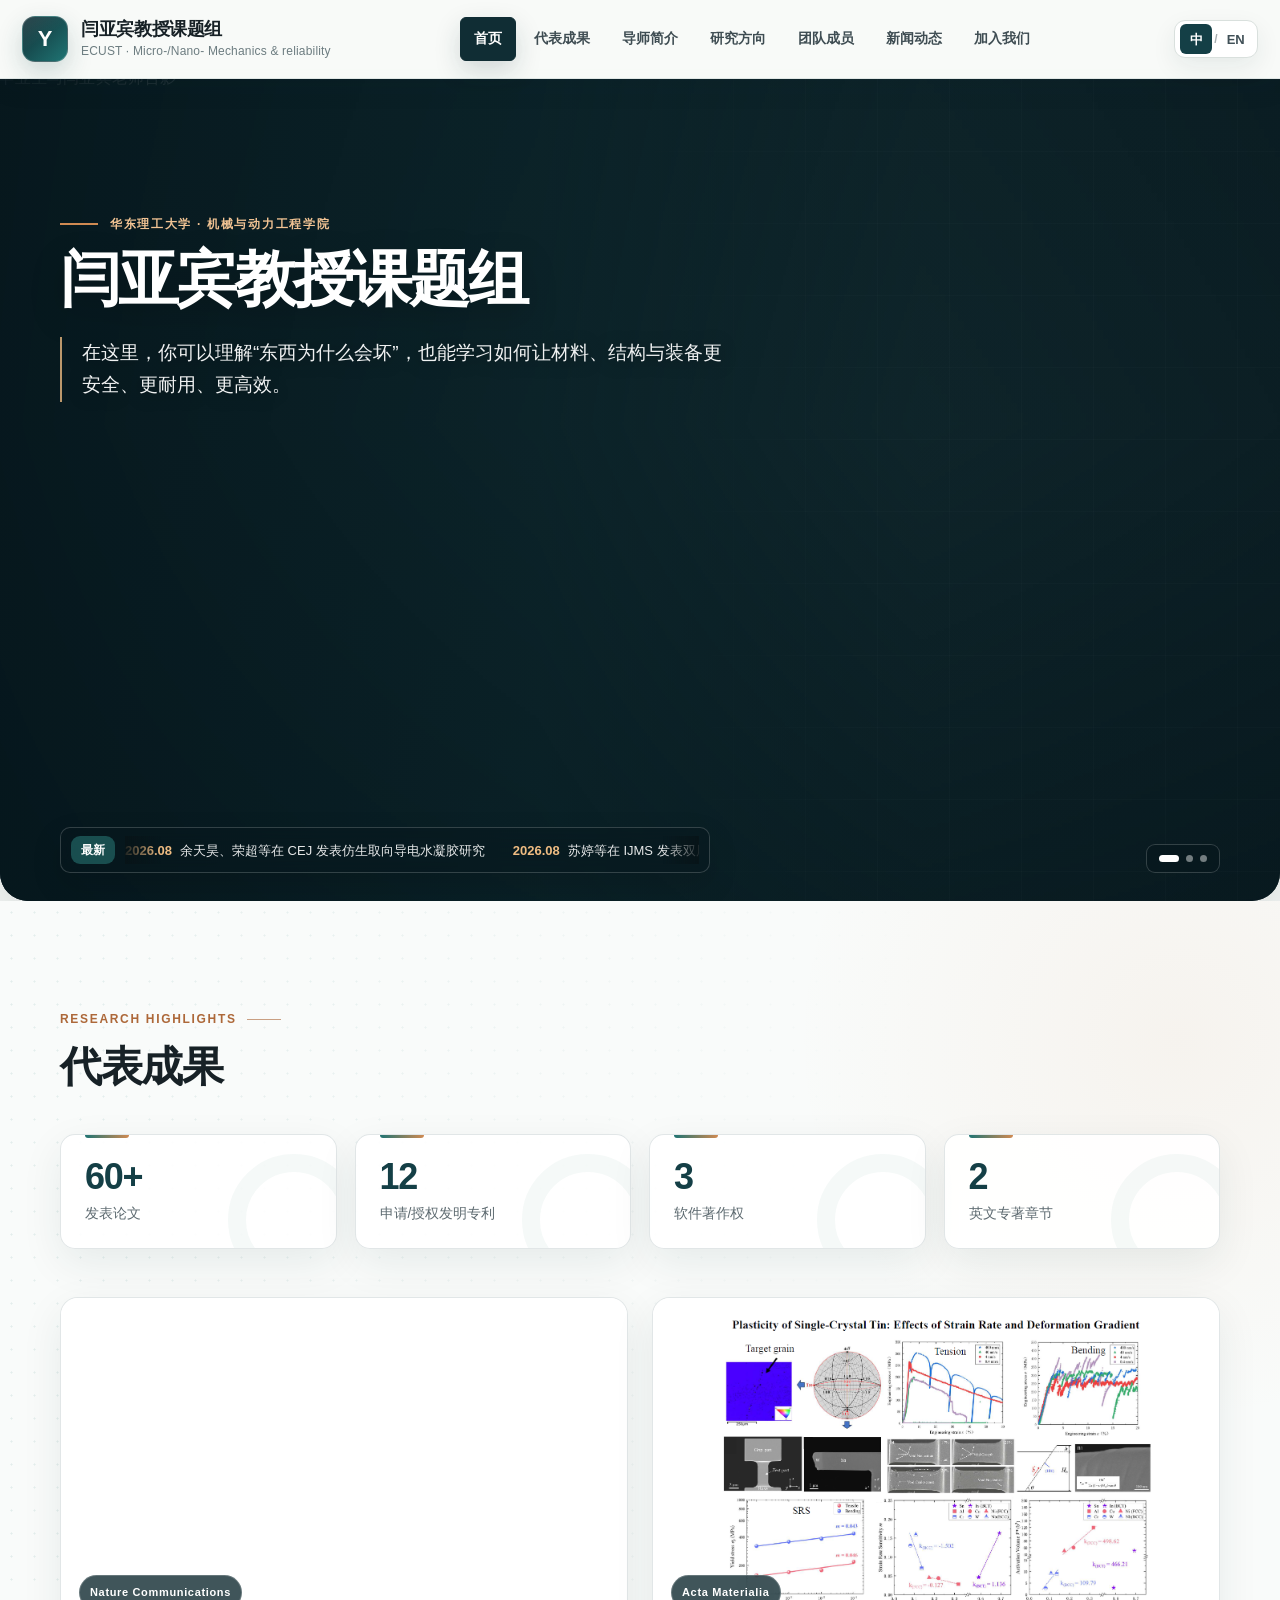
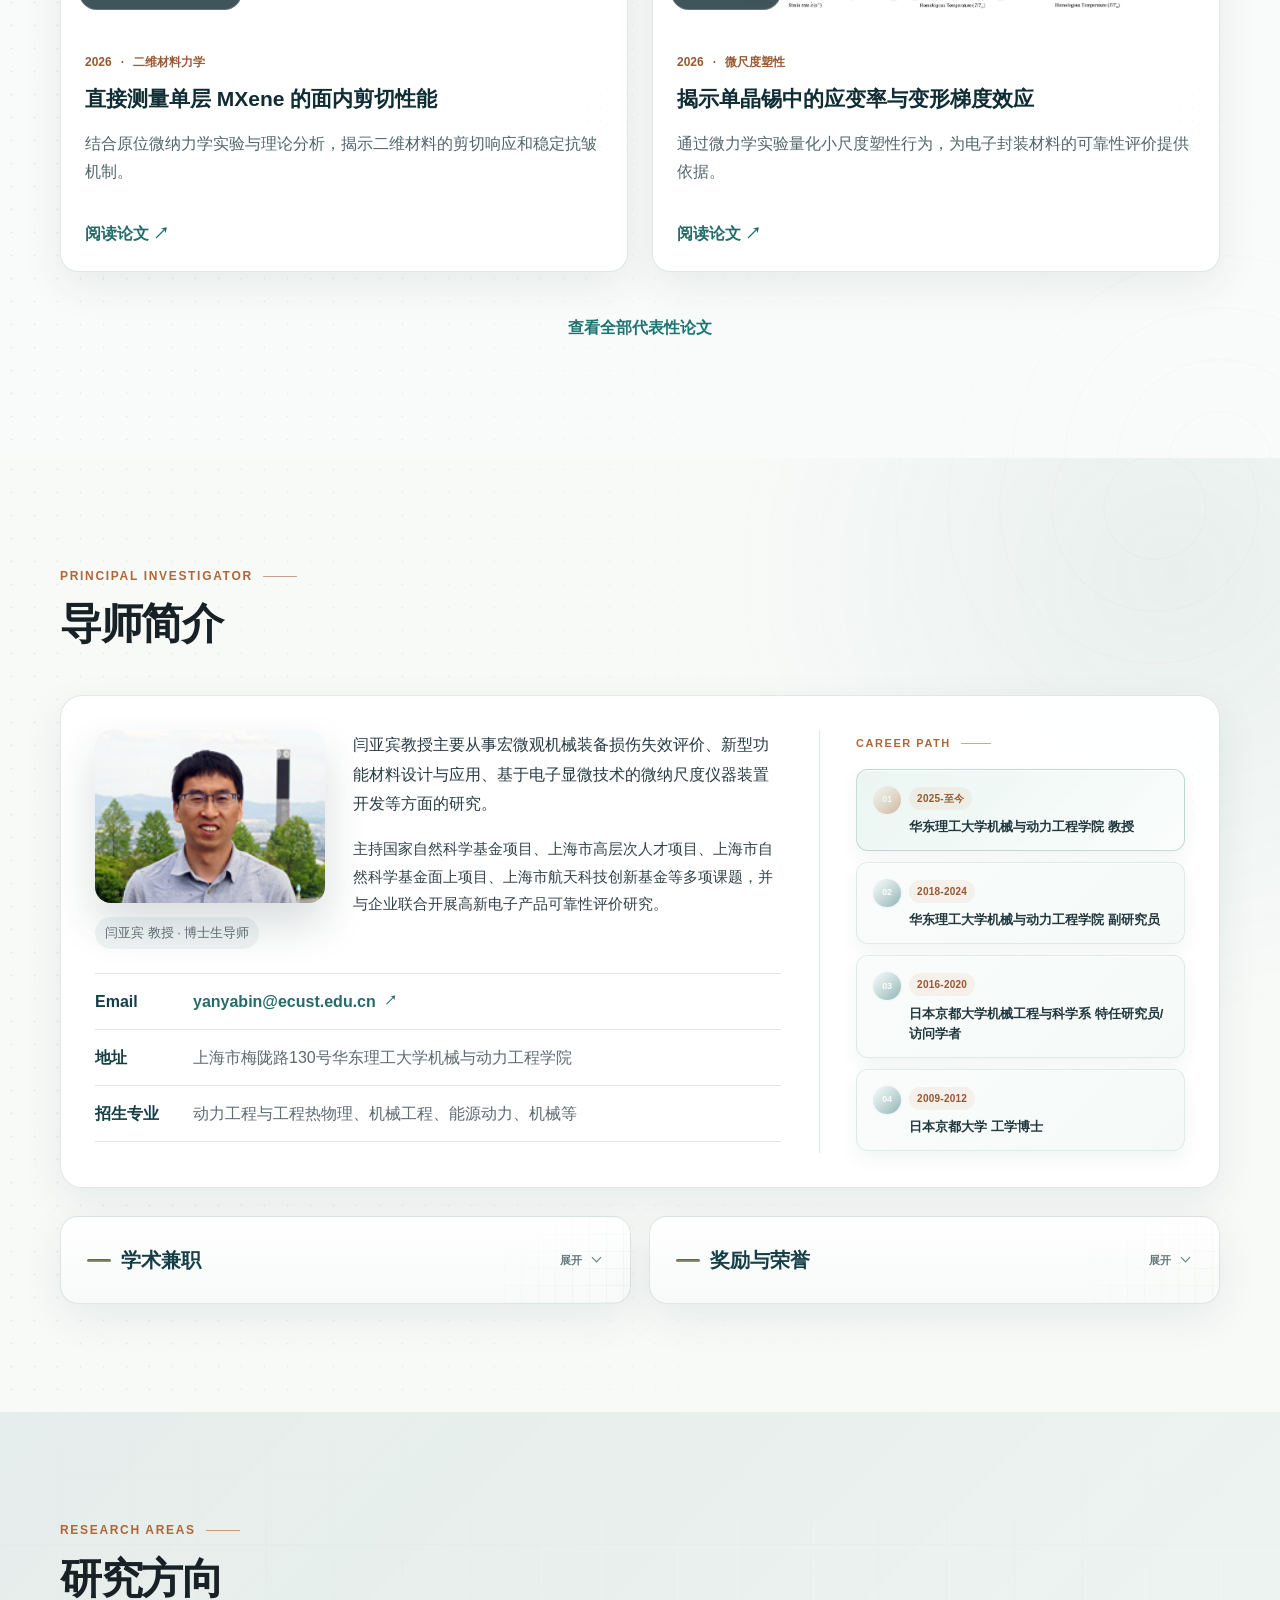
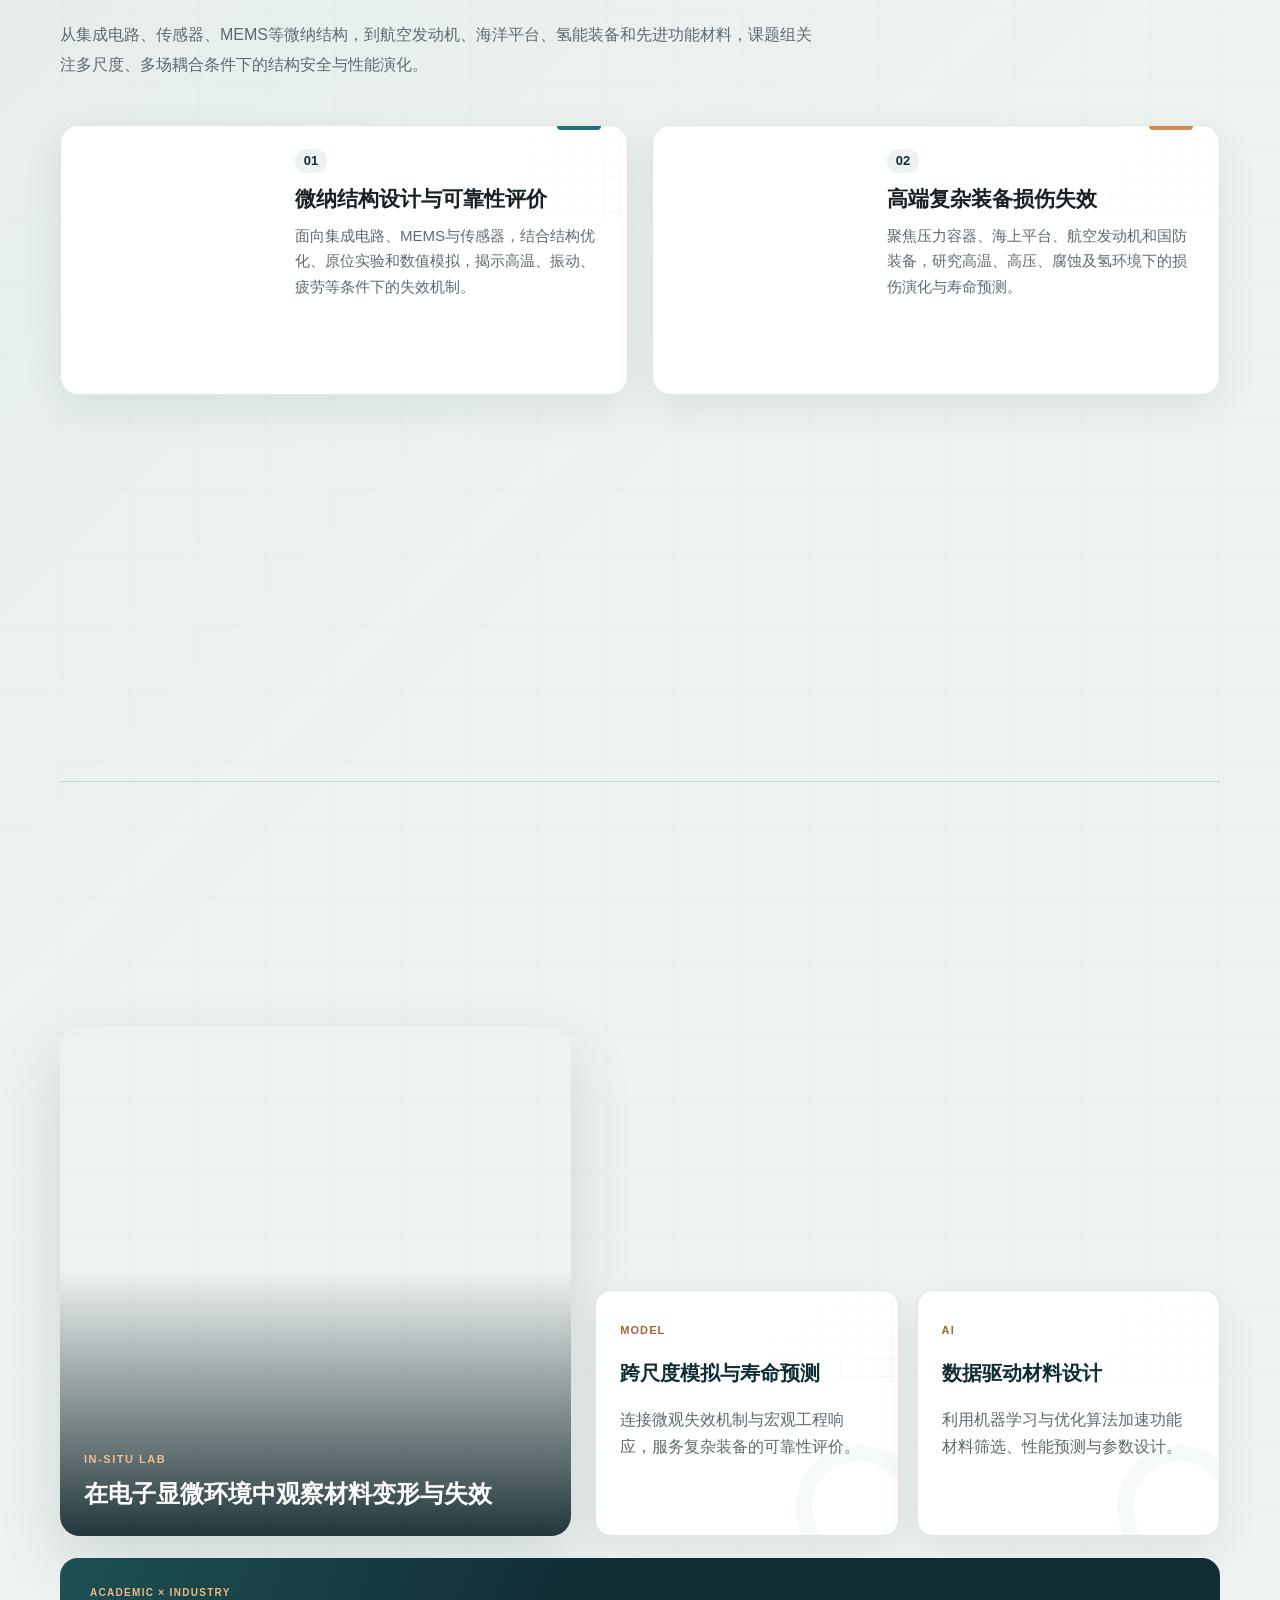
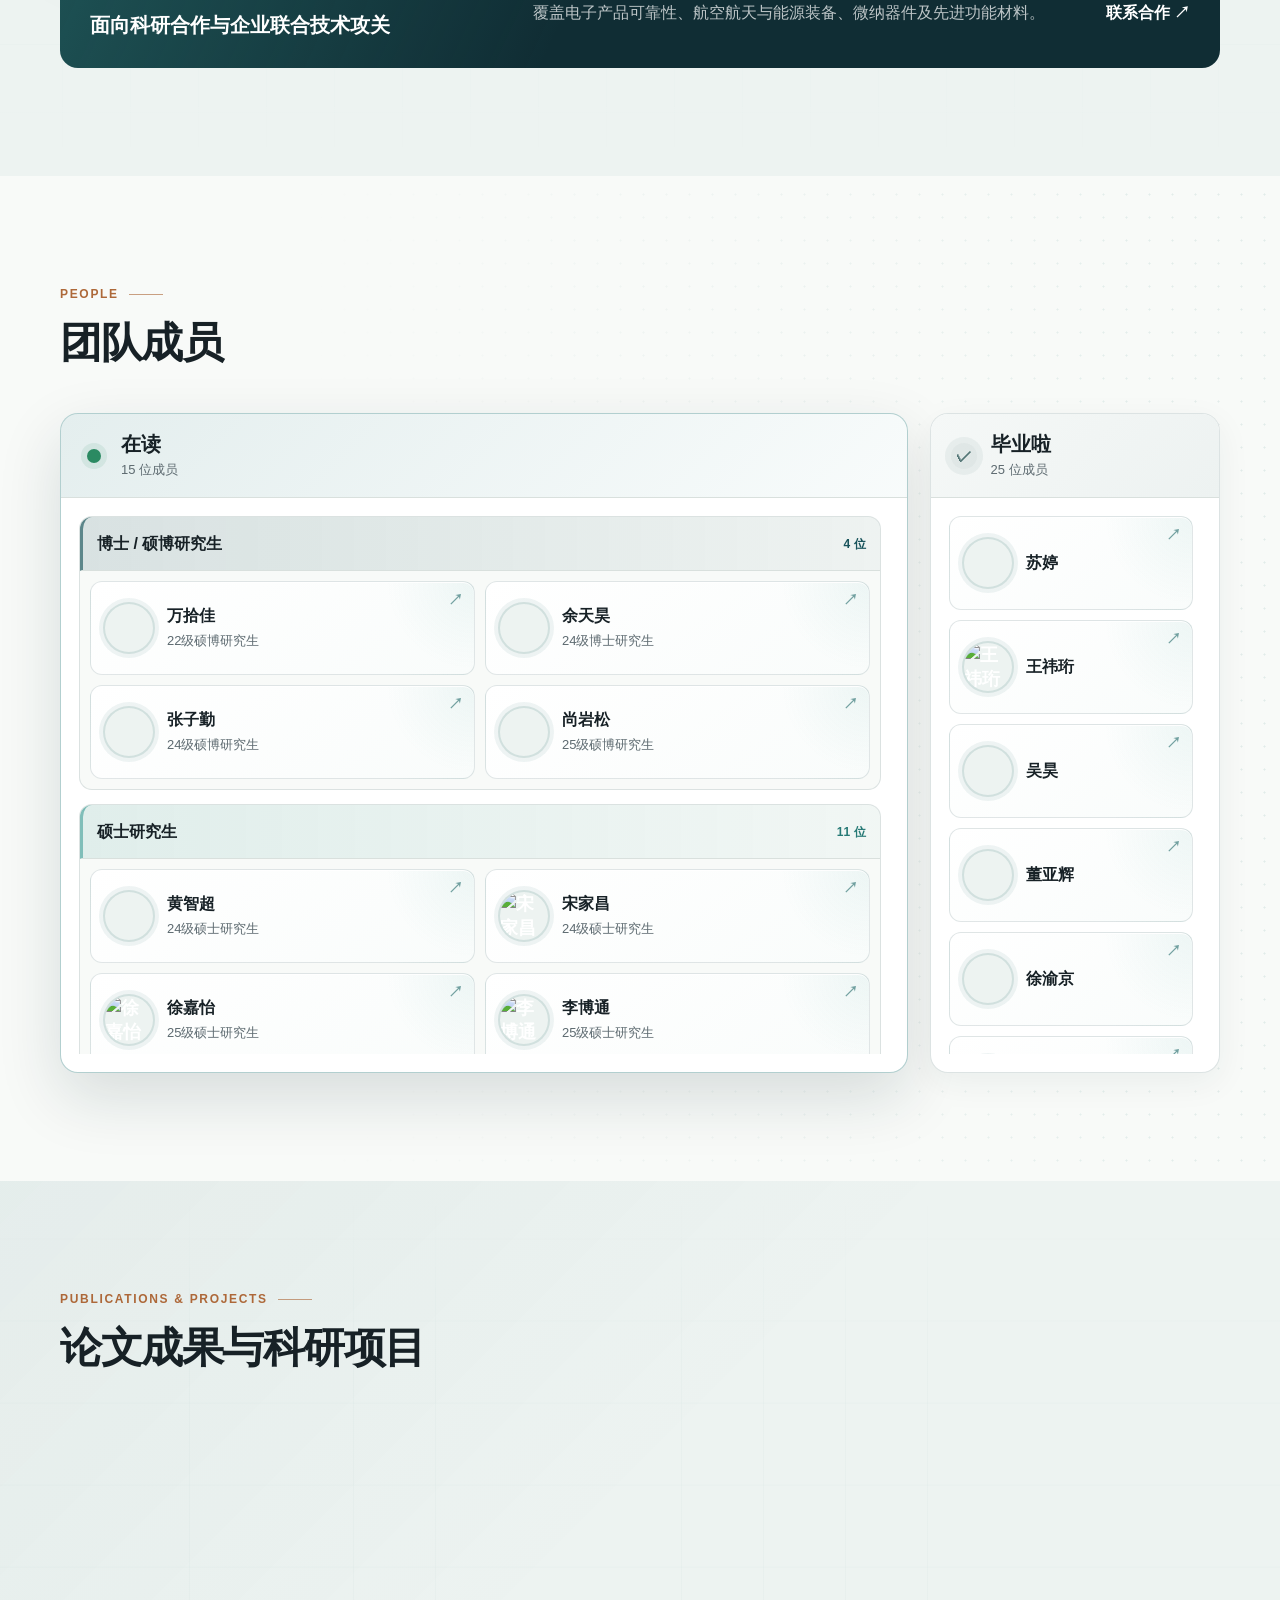
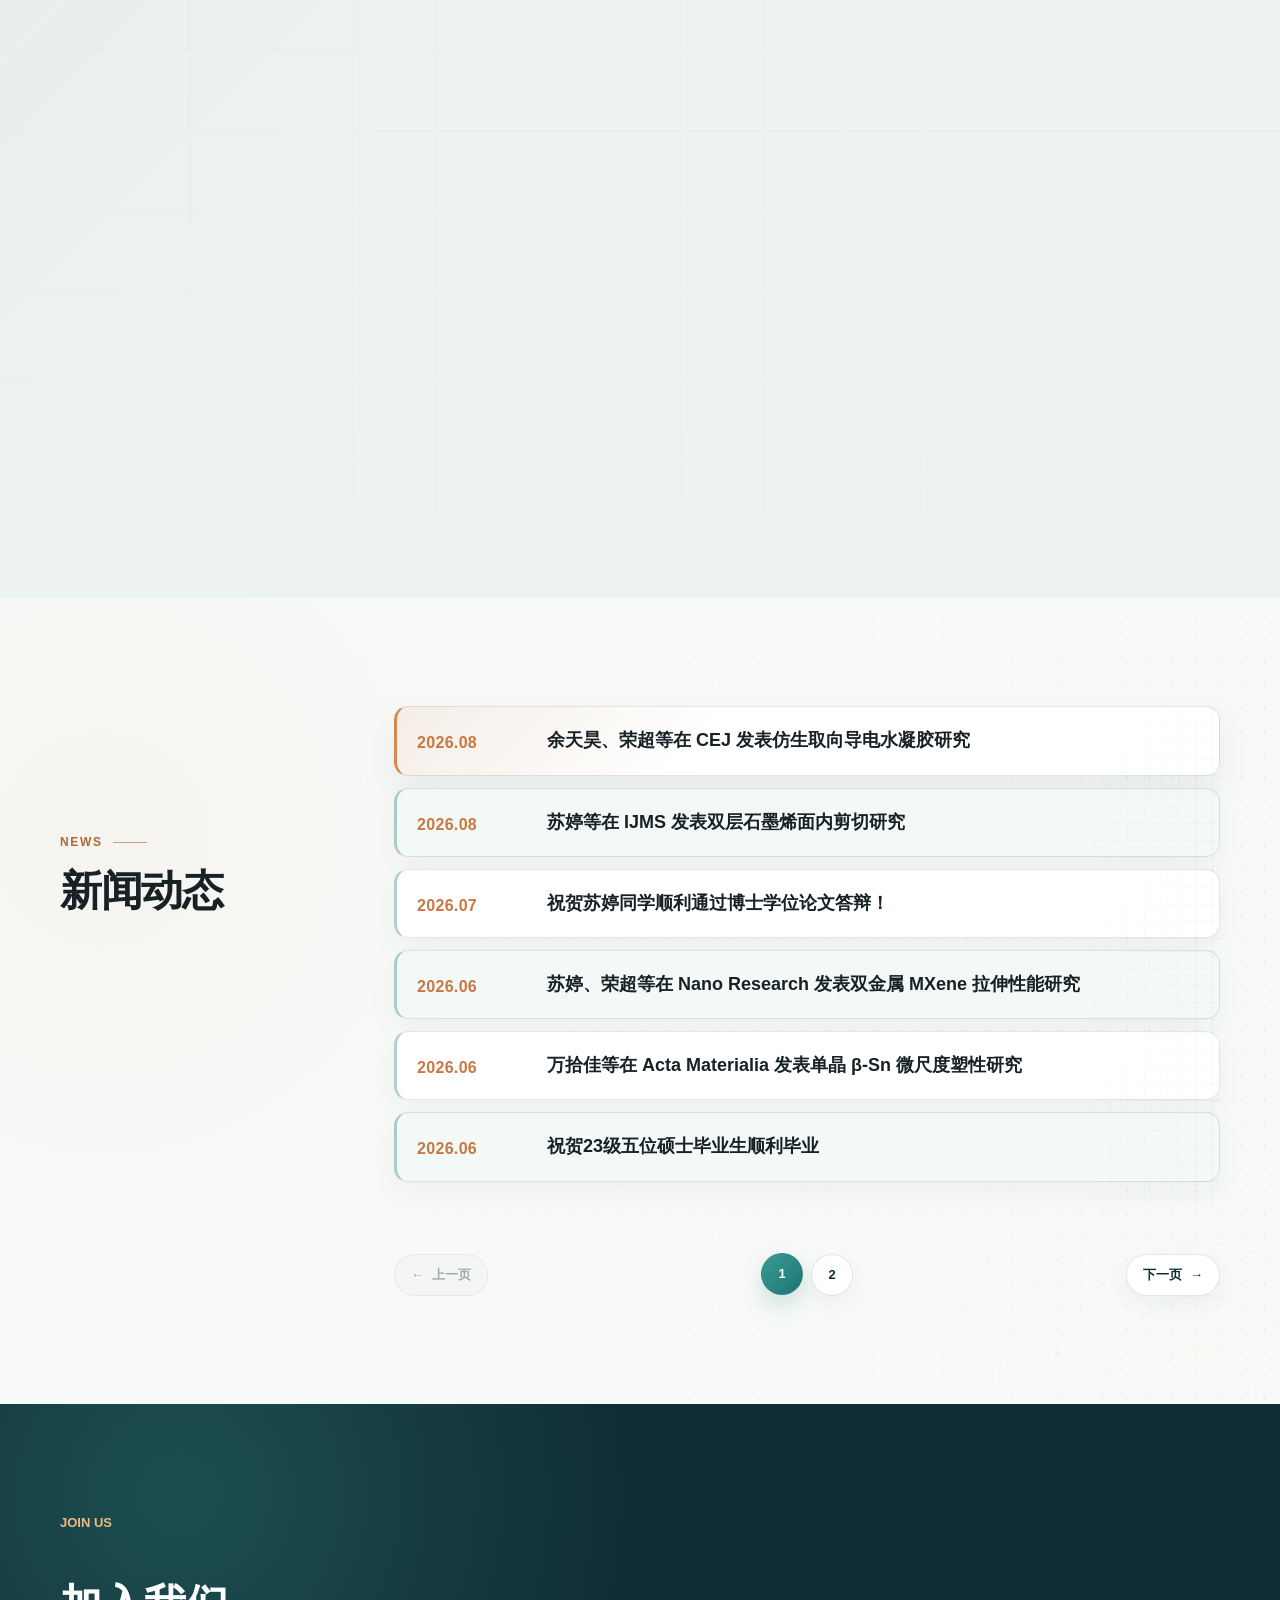
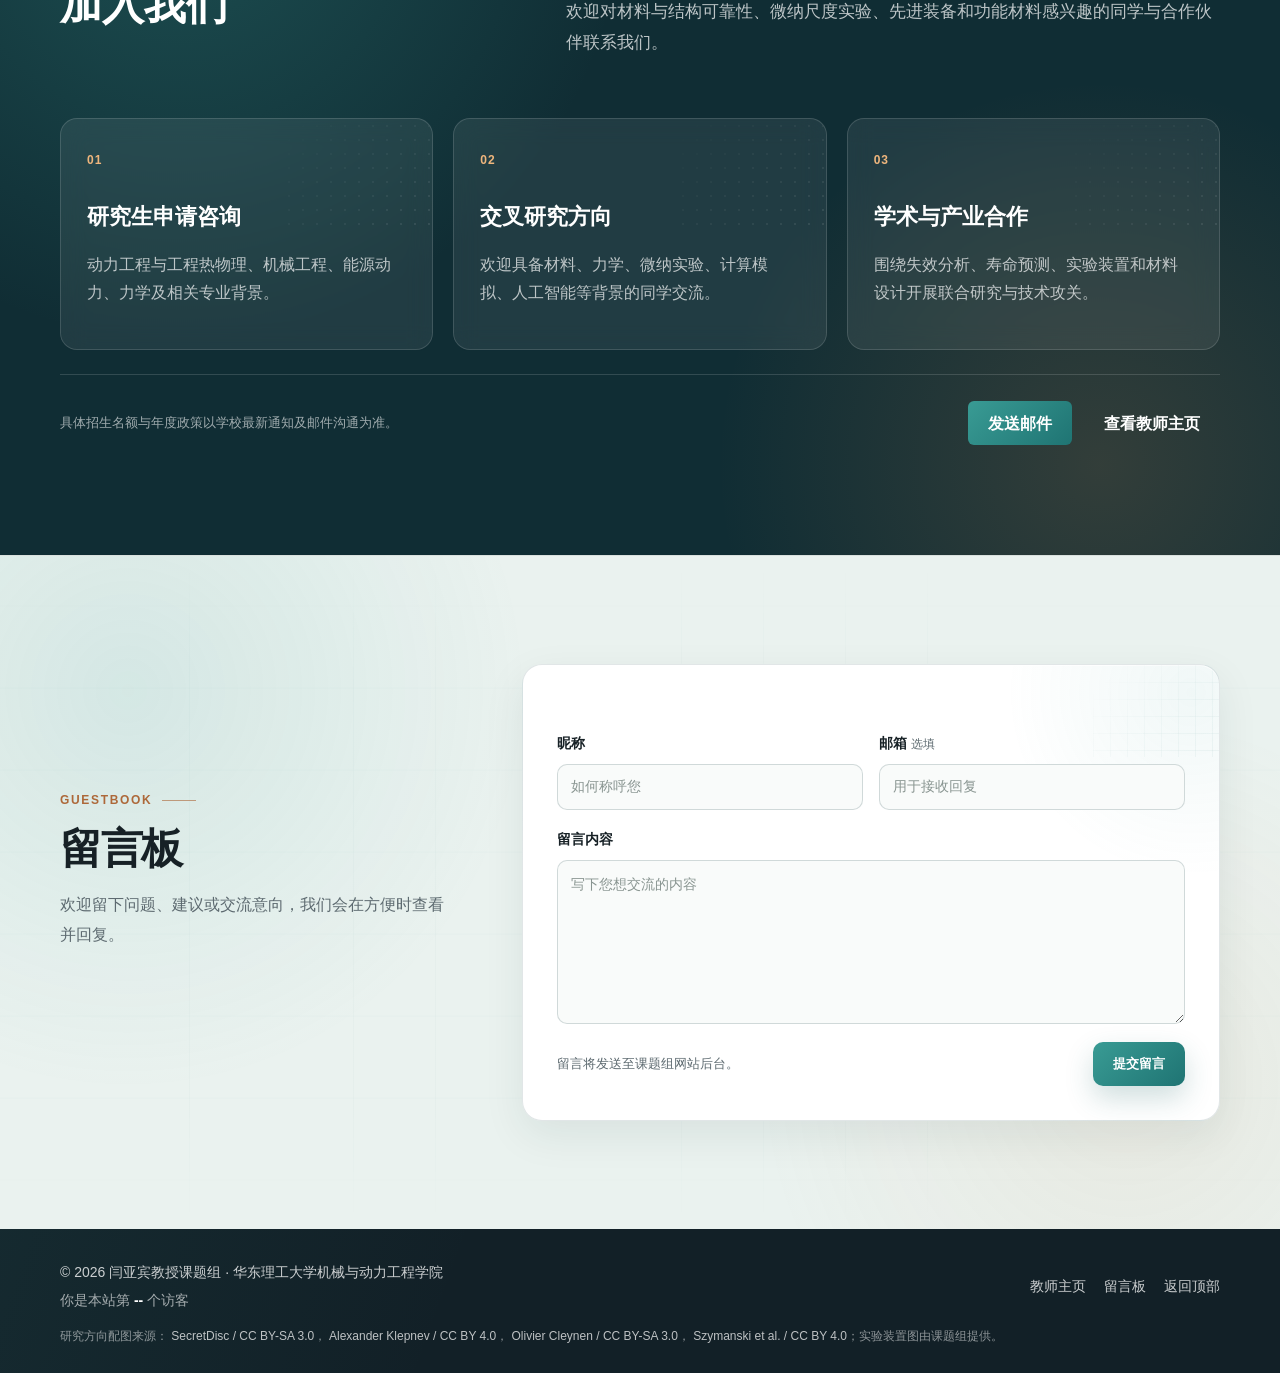
==== index.html @ 8fc99335 "Add files via upload" ====
<!DOCTYPE html>
<html lang="zh-CN">
  <head>
    <meta charset="UTF-8" />
    <meta name="viewport" content="width=device-width, initial-scale=1.0" />
    <title>闫亚宾教授课题组 | 华东理工大学</title>
    <meta
      name="description"
      content="华东理工大学机械与动力工程学院闫亚宾教授课题组，聚焦材料与结构可靠性、微纳尺度原位实验、功能材料设计与精密实验仪器开发。"
    />
    <link rel="stylesheet" href="./styles.css?v=20260901wide1" />
    <link rel="stylesheet" href="./styles-v2.css?v=20260901wide2" />
  </head>
  <body>
    <header class="site-header" id="top">
      <div class="header-inner">
        <a class="brand" href="#home" aria-label="返回首页">
          <span class="brand-mark">Y</span>
          <span>
            <strong>闫亚宾教授课题组</strong>
            <small>ECUST · Micro-/Nano- Mechanics & reliability</small>
          </span>
        </a>
        <aside class="section-navigator" aria-label="页面章节导航">
          <nav class="section-nav-panel" id="section-nav-panel" aria-label="章节导航">
            <div class="section-nav-title">
              <span>页面导航</span>
              <small>SECTIONS</small>
            </div>
            <a class="active" href="#home" data-section-label="首页">
              <span>01</span>
              <strong>首页</strong>
            </a>
            <a href="#highlights" data-section-label="代表成果">
              <span>02</span>
              <strong>代表成果</strong>
            </a>
            <a href="#about" data-section-label="导师简介">
              <span>03</span>
              <strong>导师简介</strong>
            </a>
            <a href="#research" data-section-label="研究方向">
              <span>04</span>
              <strong>研究方向</strong>
            </a>
            <a href="#team" data-section-label="团队成员">
              <span>05</span>
              <strong>团队成员</strong>
            </a>
            <a href="#news" data-section-label="新闻动态">
              <span>06</span>
              <strong>新闻动态</strong>
            </a>
            <a href="#join" data-section-label="加入我们">
              <span>07</span>
              <strong>加入我们</strong>
            </a>
          </nav>
        </aside>
        <div class="header-actions">
          <nav class="site-nav" aria-label="主导航">
            <a href="#research">研究方向</a>
            <a href="#highlights">代表成果</a>
            <a href="#team">团队成员</a>
            <a href="#news">新闻动态</a>
            <a href="#join">加入我们</a>
          </nav>
          <button
            class="section-nav-toggle"
            type="button"
            aria-label="展开章节导航"
            aria-controls="section-nav-panel"
            aria-expanded="false"
          >
            <span class="section-current" aria-live="polite">首页</span>
            <span class="section-menu-icon" aria-hidden="true">
              <i></i>
              <i></i>
              <i></i>
            </span>
          </button>
          <div class="language-switch" data-language-toggle aria-label="语言切换">
            <button class="is-active" type="button" data-lang-option="zh" aria-pressed="true">中</button>
            <span aria-hidden="true">/</span>
            <button type="button" data-lang-option="en" aria-pressed="false">EN</button>
          </div>
        </div>
      </div>
      <div class="reading-progress" aria-hidden="true"></div>
    </header>

    <main>
      <section class="hero" id="home" aria-label="课题组首页横幅">
        <div class="hero-slider" aria-label="课题组照片轮播">
          <img src="./assets/hero-group-p2.jpg?v=20260629" alt="毕业生与闫亚宾老师合影" class="hero-slide is-active" fetchpriority="high" decoding="async" />
          <img data-src="./assets/hero-group-p3.jpg?v=20260629" alt="课题组校门合影" class="hero-slide" loading="lazy" decoding="async" />
          <img data-src="./assets/hero-group-spring-outing.jpg?v=20260730" alt="课题组春游合影" class="hero-slide" loading="lazy" decoding="async" />
        </div>
        <div class="hero-overlay"></div>
        <canvas class="hero-particle-field" data-hero-particles aria-hidden="true"></canvas>
        <div class="hero-content reveal">
          <p class="eyebrow">华东理工大学 · 机械与动力工程学院</p>
          <h1>闫亚宾教授课题组</h1>
          <p class="hero-copy">
            在这里，你可以理解“东西为什么会坏”，也能学习如何让材料、结构与装备更安全、更耐用、更高效。
          </p>
        </div>
        <div class="hero-news-ticker" aria-label="课题组新闻滚动栏">
          <span class="hero-news-label">最新</span>
          <div class="hero-news-window">
            <div class="hero-news-track" data-home-news-track></div>
          </div>
        </div>
        <div class="hero-controls" aria-label="首页照片控制">
          <button class="hero-arrow" type="button" data-hero-prev aria-label="上一张照片">‹</button>
          <div class="hero-dots" aria-label="选择首页照片">
            <button class="is-active" type="button" data-hero-dot="0" aria-label="显示第1张照片"></button>
            <button type="button" data-hero-dot="1" aria-label="显示第2张照片"></button>
            <button type="button" data-hero-dot="2" aria-label="显示第3张照片"></button>
          </div>
          <button class="hero-arrow" type="button" data-hero-next aria-label="下一张照片">›</button>
        </div>
      </section>

      <section class="section research-highlights" id="highlights">
        <div class="container">
          <div class="section-heading section-heading-split reveal">
            <div>
              <p class="eyebrow">Research Highlights</p>
              <h2>代表成果</h2>
            </div>
          </div>
          <div class="quick-stats quick-stats-embedded reveal" aria-label="课题组成果概览">
            <div class="stat-grid">
              <div>
                <strong>60+</strong>
                <span>发表论文</span>
              </div>
              <div>
                <strong>12</strong>
                <span>申请/授权发明专利</span>
              </div>
              <div>
                <strong>3</strong>
                <span>软件著作权</span>
              </div>
              <div>
                <strong>2</strong>
                <span>英文专著章节</span>
              </div>
            </div>
          </div>
          <div class="highlight-grid">
            <article class="highlight-card reveal">
              <a class="highlight-media highlight-media-diagram" href="https://doi.org/10.1038/s41467-026-70573-2" target="_blank" rel="noreferrer" aria-label="查看二维 MXene 剪切性能研究原文">
                <img src="./assets/highlight-mxene-shear.png?v=20260730" alt="二维 MXene 原位剪切测试与实验流程图" loading="lazy" decoding="async" />
                <span>Nature Communications</span>
              </a>
              <div class="highlight-copy">
                <div class="highlight-meta"><time datetime="2026">2026</time><span>二维材料力学</span></div>
                <h3>直接测量单层 MXene 的面内剪切性能</h3>
                <p>结合原位微纳力学实验与理论分析，揭示二维材料的剪切响应和稳定抗皱机制。</p>
                <a class="text-link" href="https://doi.org/10.1038/s41467-026-70573-2" target="_blank" rel="noreferrer">阅读论文 <span aria-hidden="true">↗</span></a>
              </div>
            </article>

            <article class="highlight-card reveal">
              <a class="highlight-media highlight-media-diagram" href="https://doi.org/10.1016/j.actamat.2026.122458" target="_blank" rel="noreferrer" aria-label="查看单晶锡微尺度塑性研究原文">
                <img src="./assets/highlight-tin-plasticity-hd.png?v=20260910" alt="单晶锡应变率与变形梯度效应研究图" loading="lazy" decoding="async" />
                <span>Acta Materialia</span>
              </a>
              <div class="highlight-copy">
                <div class="highlight-meta"><time datetime="2026">2026</time><span>微尺度塑性</span></div>
                <h3>揭示单晶锡中的应变率与变形梯度效应</h3>
                <p>通过微力学实验量化小尺度塑性行为，为电子封装材料的可靠性评价提供依据。</p>
                <a class="text-link" href="https://doi.org/10.1016/j.actamat.2026.122458" target="_blank" rel="noreferrer">阅读论文 <span aria-hidden="true">↗</span></a>
              </div>
            </article>

          </div>
          <div class="section-link-row reveal">
            <a class="button outline" href="#publications">查看全部代表性论文</a>
          </div>
        </div>
      </section>

      <section class="section" id="about">
        <div class="container">
          <div class="section-heading reveal">
            <p class="eyebrow">Principal Investigator</p>
            <h2>导师简介</h2>
          </div>
          <div class="profile-layout">
            <div class="profile-introduction">
              <div class="profile-intro-top">
                <figure class="profile-photo reveal">
                  <img src="./assets/yan-yabin.jpg" alt="闫亚宾教授照片" loading="lazy" decoding="async" />
                  <figcaption>闫亚宾 教授 · 博士生导师</figcaption>
                </figure>
                <div class="profile-copy reveal">
                  <p>
                    闫亚宾教授主要从事宏微观机械装备损伤失效评价、新型功能材料设计与应用、基于电子显微技术的微纳尺度仪器装置开发等方面的研究。
                  </p>
                  <p>
                    主持国家自然科学基金项目、上海市高层次人才项目、上海市自然科学基金面上项目、上海市航天科技创新基金等多项课题，并与企业联合开展高新电子产品可靠性评价研究。
                  </p>
                </div>
              </div>
              <dl class="info-list reveal">
                <div>
                  <dt>Email</dt>
                  <dd><a href="mailto:yanyabin@ecust.edu.cn">yanyabin@ecust.edu.cn</a></dd>
                </div>
                <div>
                  <dt>地址</dt>
                  <dd>上海市梅陇路130号华东理工大学机械与动力工程学院</dd>
                </div>
                <div>
                  <dt>招生专业</dt>
                  <dd>动力工程与工程热物理、机械工程、能源动力、机械等</dd>
                </div>
              </dl>
            </div>
            <aside class="profile-experience reveal" aria-label="教育与工作经历">
              <p class="eyebrow">Career Path</p>
              <div class="timeline">
                <article>
                  <span>2025-至今</span>
                  <strong>华东理工大学机械与动力工程学院 教授</strong>
                </article>
                <article>
                  <span>2018-2024</span>
                  <strong>华东理工大学机械与动力工程学院 副研究员</strong>
                </article>
                <article>
                  <span>2016-2020</span>
                  <strong>日本京都大学机械工程与科学系 特任研究员/访问学者</strong>
                </article>
                <article>
                  <span>2009-2012</span>
                  <strong>日本京都大学 工学博士</strong>
                </article>
              </div>
            </aside>
          </div>

          <div class="credential-grid reveal">
            <details class="credential-card">
              <summary class="credential-summary">
                <h3>学术兼职</h3>
                <span class="credential-toggle-hint">
                  <span class="credential-expand-label">展开</span>
                  <span class="credential-collapse-label">收起</span>
                  <span class="credential-chevron" aria-hidden="true"></span>
                </span>
              </summary>
              <div class="credential-content">
                <ol class="credential-list">
                  <li>中国微米纳米技术学会青年工作委员会委员</li>
                  <li>《宁夏工程技术》编委会委员</li>
                  <li>13th International Fatigue Congress（第十三届国际疲劳会议）“Cyclic deformation and crack initiation”分会场主席，2023年</li>
                  <li>中国微米纳米技术学会第24届学术年会暨第13届国际会议组织委员会委员，2022年</li>
                  <li>中国微米纳米技术学会第23届学术年会暨第12届国际会议组织委员会委员，2021年</li>
                  <li>中国微米纳米技术学会第23届学术年会暨第12届国际会议“微纳结构工程化制造与表征”分会场主席，2021年</li>
                </ol>
              </div>
            </details>
            <details class="credential-card">
              <summary class="credential-summary">
                <h3>奖励与荣誉</h3>
                <span class="credential-toggle-hint">
                  <span class="credential-expand-label">展开</span>
                  <span class="credential-collapse-label">收起</span>
                  <span class="credential-chevron" aria-hidden="true"></span>
                </span>
              </summary>
              <div class="credential-content">
                <ol class="credential-list">
                  <li>2022年 华东理工大学青年教师教学竞赛二等奖</li>
                  <li>2016年 平成28年度日本材料学会论文奖（191/3）</li>
                  <li>2016年 中国工程物理研究院“十大青年锐杰”</li>
                  <li>2015年 中国力学学会实验力学专业委员会青年优秀论文奖</li>
                  <li>2015年 中国微米纳米技术学会优秀口头报告奖</li>
                  <li>2014年 四川省科学技术协会学术论文一等奖</li>
                </ol>
              </div>
            </details>
          </div>
        </div>
      </section>

      <section class="section section-band" id="research">
        <div class="container">
          <div class="section-heading reveal">
            <p class="eyebrow">Research Areas</p>
            <h2>研究方向</h2>
            <p>
              从集成电路、传感器、MEMS等微纳结构，到航空发动机、海洋平台、氢能装备和先进功能材料，课题组关注多尺度、多场耦合条件下的结构安全与性能演化。
            </p>
          </div>
          <div class="research-grid">
            <article class="research-card reveal">
              <img class="research-microchip-image" src="assets/research-microchip.jpg" alt="显微镜下的集成电路金属互连线" loading="lazy" decoding="async" />
              <div>
                <span>01</span>
                <h3>微纳结构设计与可靠性评价</h3>
                <p>
                  面向集成电路、MEMS与传感器，结合结构优化、原位实验和数值模拟，揭示高温、振动、疲劳等条件下的失效机制。
                </p>
              </div>
            </article>
            <article class="research-card reveal">
              <img src="./assets/research-equipment.jpg?v=20260612opt" alt="航空发动机叶片近景" loading="lazy" decoding="async" />
              <div>
                <span>02</span>
                <h3>高端复杂装备损伤失效</h3>
                <p>
                  聚焦压力容器、海上平台、航空发动机和国防装备，研究高温、高压、腐蚀及氢环境下的损伤演化与寿命预测。
                </p>
              </div>
            </article>
            <article class="research-card reveal">
              <img src="./assets/research-ai.jpg?v=20260612opt" alt="AI驱动自动化材料发现流程" loading="lazy" decoding="async" />
              <div>
                <span>03</span>
                <h3>AI驱动功能材料设计</h3>
                <p>
                  利用机器学习与优化算法预测材料性能、加速筛选，覆盖传感、储能电池、催化和氢能存储材料。
                </p>
              </div>
            </article>
            <article class="research-card reveal">
              <img src="./assets/research-sem.jpg?v=20260612opt" alt="电子显微镜与原位实验装置" loading="lazy" decoding="async" />
              <div>
                <span>04</span>
                <h3>微纳尺度精密实验装置</h3>
                <p>
                  开发适配电子显微镜的微型加载、环境控制和电化学实验装置，实现纳米尺度实时观测与多场耦合测试。
                </p>
              </div>
            </article>
          </div>

          <div class="research-capabilities-block" id="capabilities">
            <div class="research-capabilities-heading reveal">
              <div>
                <p class="eyebrow">Research Capabilities</p>
                <h2>实验能力与研究方法</h2>
              </div>
            </div>
            <div class="capability-showcase">
              <figure class="capability-visual reveal">
                <img src="./assets/research-sem.jpg?v=20260730" alt="电子显微镜与原位力学实验平台" loading="lazy" decoding="async" />
                <figcaption>
                  <span>IN-SITU LAB</span>
                  <strong>在电子显微环境中观察材料变形与失效</strong>
                </figcaption>
              </figure>
              <div class="capability-grid">
                <article class="capability-card reveal">
                  <span class="capability-code">SEM / TEM</span>
                  <h3>原位电子显微实验</h3>
                  <p>在微纳尺度实时表征材料的变形、裂纹萌生、疲劳与界面失效过程。</p>
                </article>
                <article class="capability-card reveal">
                  <span class="capability-code">DEVICE</span>
                  <h3>微型实验装置开发</h3>
                  <p>面向显微环境开发加载、激振、环境控制和多场耦合实验装置。</p>
                </article>
                <article class="capability-card reveal">
                  <span class="capability-code">MODEL</span>
                  <h3>跨尺度模拟与寿命预测</h3>
                  <p>连接微观失效机制与宏观工程响应，服务复杂装备的可靠性评价。</p>
                </article>
                <article class="capability-card reveal">
                  <span class="capability-code">AI</span>
                  <h3>数据驱动材料设计</h3>
                  <p>利用机器学习与优化算法加速功能材料筛选、性能预测与参数设计。</p>
                </article>
              </div>
            </div>
            <div class="collaboration-strip reveal">
              <div>
                <span>ACADEMIC × INDUSTRY</span>
                <strong>面向科研合作与企业联合技术攻关</strong>
              </div>
              <p>覆盖电子产品可靠性、航空航天与能源装备、微纳器件及先进功能材料。</p>
              <a href="mailto:yanyabin@ecust.edu.cn">联系合作 <span aria-hidden="true">↗</span></a>
            </div>
          </div>
        </div>
      </section>

      <section class="section" id="team">
        <div class="container">
          <div class="section-heading reveal">
            <p class="eyebrow">People</p>
            <h2>团队成员</h2>
          </div>
          <div class="team-panels reveal" data-team-root>
            <section class="team-panel is-active" data-team-group="current">
              <button class="team-panel-header" type="button" aria-expanded="true">
                <span class="team-status team-status-current" aria-hidden="true"></span>
                <span>
                  <strong>在读</strong>
                  <small data-team-count="current">0 位成员</small>
                </span>
              </button>
              <div class="team-panel-body">
                <div class="member-roster" data-team-list="current"></div>
                <article class="member-detail" data-team-detail="current" hidden>
                  <button class="member-back" type="button" data-team-back>
                    <span aria-hidden="true">←</span>
                    返回成员列表
                  </button>
                  <div data-team-detail-content></div>
                </article>
              </div>
            </section>

            <section class="team-panel" data-team-group="alumni">
              <button class="team-panel-header" type="button" aria-expanded="false">
                <span class="team-status team-status-alumni" aria-hidden="true">✓</span>
                <span>
                  <strong>毕业啦</strong>
                  <small data-team-count="alumni">0 位成员</small>
                </span>
              </button>
              <div class="team-panel-body">
                <div class="member-roster" data-team-list="alumni"></div>
                <article class="member-detail" data-team-detail="alumni" hidden>
                  <button class="member-back" type="button" data-team-back>
                    <span aria-hidden="true">←</span>
                    返回成员列表
                  </button>
                  <div data-team-detail-content></div>
                </article>
              </div>
            </section>
          </div>
        </div>
      </section>

      <section class="section section-band" id="publications">
        <div class="container publications-layout">
          <div class="section-heading reveal">
            <p class="eyebrow">Publications & Projects</p>
            <h2>论文成果与科研项目</h2>
          </div>
          <div class="publication-column reveal">
            <div class="publication-header">
              <div>
                <h3>代表性论文</h3>
              </div>
              <div class="publication-filter" data-publication-filter aria-label="按年份筛选代表性论文">
                <button class="is-active" type="button" data-paper-filter="2026" aria-pressed="true">2026</button>
                <button type="button" data-paper-filter="2025" aria-pressed="false">2025</button>
                <button type="button" data-paper-filter="2024" aria-pressed="false">2024</button>
                <button type="button" data-paper-filter="2023" aria-pressed="false">2023</button>
                <button type="button" data-paper-filter="2022" aria-pressed="false">2022</button>
                <button type="button" data-paper-filter="2021-earlier" aria-pressed="false">2016–2021</button>
              </div>
            </div>
            <ol class="paper-list paper-scroll">
              <li>
                <span class="paper-year">2026</span>
                <strong>Shear Properties and stable wrinkle resistance in 2D Ti<sub>3</sub>C<sub>2</sub>T<sub>x</sub>.</strong>
                <em>C Rong#, T Su#, TH Yu#, X Wang, T Chu, M Zhu*, YB Yan*, B Zhang*, FZ Xuan*.</em>
                <span>Nature Communications, 17: 2411, 2026. IF=15.7.</span>
              </li>
              <li>
                <span class="paper-year">2026</span>
                <strong>The plasticity of single-crystal tin: insights from strain rate and deformation gradient under micro-mechanical experiments.</strong>
                <em>YB Yan*, S Wan, S Ikemoto, S Ito, K Sugisaka, Z Zhang, T Sumigawa*, FZ Xuan*, T Kitamura.</em>
                <span>Acta Materialia, 316: 122458, 2026. IF=10.7.</span>
              </li>
              <li>
                <span class="paper-year">2026</span>
                <strong>Bioinspired orientation-regulated conductive hydrogels with hierarchical lamellar architecture for synergistic mechanical and electrical robustness.</strong>
                <em>T Yu, C Rong, T Su, Sa Wan, B Zhang*, YB Yan*, FZ Xuan*.</em>
                <span>Chemical Engineering Journal, 547: 180699, 2026. IF=13.2.</span>
              </li>
              <li>
                <span class="paper-year">2026</span>
                <strong>A customizable three-dimensional-printed triaxial force sensing finger cot with residual fully connected neural network algorithm for wearable hand rehabilitation.</strong>
                <em>Y Chen, JL Bi, Y Hu, Y Gao*, XJ Hua, YB Yan*, TY Jia, FZ Xuan*.</em>
                <span>Chemical Engineering Journal, 530: 173290, 2026. IF=13.2.</span>
              </li>
              <li>
                <span class="paper-year">2026</span>
                <strong>Micromechanical interaction and plasticity of B2-O phases in Ti<sub>2</sub>AlNb.</strong>
                <em>Y Dong#, S Wan#, Y Wang, T Su, Y Wang*, YB Yan*, FZ Xuan*.</em>
                <span>International Journal of Mechanical Sciences, 314: 111415, 2026. IF=9.4.</span>
              </li>
              <li>
                <span class="paper-year">2026</span>
                <strong>In situ SEM study on fatigue short crack initiation and propagation in microscale single-crystal copper with different loading conditions.</strong>
                <em>Y Wang, S Wan, T Sumigawa, T Kitamura, YB Yan*, FZ Xuan*.</em>
                <span>International Journal of Fatigue, 209: 109605, 2026. IF=6.8.</span>
              </li>
              <li>
                <span class="paper-year">2026</span>
                <strong>Progress and Perspectives of High-quality Mechanical Properties Testing and Mechanisms for 2D Materials.</strong>
                <em>T Su#, C Rong#, T Yu, S Hu, P He, B Zhang*, YB Yan*, FZ Xuan*.</em>
                <span>International Journal of Extreme Manufacturing, 8: 012002, 2026. IF=21.3.</span>
              </li>
              <li>
                <span class="paper-year">2026</span>
                <strong>Size and strain rate dependent plasticity in single-crystal copper micropillars: Insights from in-situ SEM and crystal plasticity modeling.</strong>
                <em>S Wan, Z Li, YB Yan*, FZ Xuan**.</em>
                <span>European Journal of Mechanics A, 116: 105930, 2026. IF=4.7.</span>
              </li>
              <li>
                <span class="paper-year">2025</span>
                <strong>Tensile Mechanical Properties and Edge Defect-Driven Degradation in Bilayer Graphene.</strong>
                <em>T Su, C Rong, YB Yan*, FZ Xuan*.</em>
                <span>ACS Applied Materials & Interfaces, 17(34): 48680-48689, 2025. IF=8.2.</span>
              </li>
              <li>
                <span class="paper-year">2025</span>
                <strong>Size Effect of Cyclic Plasticity of Single-Crystal Copper: An In Situ SEM Bending Study.</strong>
                <em>T Su, T Yu, C Rong, YB Yan*, FZ Xuan*.</em>
                <span>Fatigue & Fracture of Engineering Materials & Structures, 48(9): 3805-3814, 2025.</span>
              </li>
              <li>
                <span class="paper-year">2025</span>
                <strong>Effect of high angle grain boundary on plastic deformation and fracture of micro-bicrystal copper: An in-situ SEM experimental and multiscale simulation study.</strong>
                <em>S Wan, T Yu, T Su, T Yu, YB Yan*, FZ Xuan*.</em>
                <span>Materials Science and Engineering A, 942: 148699, 2025. IF=7.0.</span>
              </li>
              <li>
                <span class="paper-year">2025</span>
                <strong>Cohesive zone modeling on fatigue fracture of Cu/Si interface in nanoscale multilayers.</strong>
                <em>YB Yan*, G Xu, T Su, FZ Xuan*.</em>
                <span>Engineering Fracture Mechanics, 317: 110914, 2025.</span>
              </li>
              <li>
                <span class="paper-year">2024</span>
                <strong>综述：微纳米尺度材料与结构的原位疲劳实验及性能研究进展.</strong>
                <em>李振凯, 闫亚宾*, 轩福贞*.</em>
                <span>实验力学, 39: 95-114, 2024.</span>
              </li>
              <li>
                <span class="paper-year">2024</span>
                <strong>复合固体推进剂界面多尺度数值模拟研究进展.</strong>
                <em>余天昊, 闫亚宾*, 王晓媛*.</em>
                <span>含能材料, 32: 554-569, 2024.</span>
              </li>
              <li>
                <span class="paper-year">2024</span>
                <strong>Elastic properties and tensile strength of 2D Ti<sub>3</sub>C<sub>2</sub>T<sub>x</sub> MXene monolayers.</strong>
                <em>C Rong, T Su, Z Li, T Chu, M Zhu, YB Yan*, B Zhang*, FZ Xuan*.</em>
                <span>Nature Communications, 15: 1566, 2024. IF=17.0.</span>
              </li>
              <li>
                <span class="paper-year">2023</span>
                <strong>Tuning electrical and mechanical properties of metal-organic frameworks by metal substitution.</strong>
                <em>YB Yan, C Wang, Z Cai, X Wang, FZ Xuan.</em>
                <span>ACS Applied Materials & Interfaces, DOI: 10.1021/acsami.3c08470, 2023. IF=9.5.</span>
              </li>
              <li>
                <span class="paper-year">2023</span>
                <strong>Nano-notch modulated fracture behaviors in nanoscale thin films.</strong>
                <em>YB Yan*, G Xu, FZ Xuan.</em>
                <span>International Journal of Solids and Structures, 281(7): 112418, 2023.</span>
              </li>
              <li>
                <span class="paper-year">2023</span>
                <strong>Efficient phase-field simulation for linear superelastic NiTi alloys under temperature gradients.</strong>
                <em>T Xu, C Wang, Y Zhu, Y Wang, YB Yan*, J Wang, T Shimada, T Kitamura.</em>
                <span>International Journal of Mechanical Sciences, 259(8): 108592, 2023. IF=7.3.</span>
              </li>
              <li>
                <span class="paper-year">2023</span>
                <strong>Laser direct writing of MnO<sub>2</sub>/carbonized carboxymethylcellulose-based composite as high-performance electrodes for supercapacitors.</strong>
                <em>K Ju, Y Miao, Q Li, YB Yan*, Y Gao.</em>
                <span>ACS Omega, 8(8): 7690-7698, 2023.</span>
              </li>
              <li>
                <span class="paper-year">2022</span>
                <strong>Ferroelectric domain wall in two-dimensional GeS.</strong>
                <em>YB Yan, M Xiang, X Wang, T Xu, FZ Xuan.</em>
                <span>Journal of Applied Physics, 132: 074302, 2022.</span>
              </li>
              <li>
                <span class="paper-year">2022</span>
                <strong>Tuning band gaps in twisted bilayer borophene.</strong>
                <em>X Jin, X Wang, R Wu, Y Gao, YB Yan, FZ Xuan.</em>
                <span>Journal of Physical Chemistry C, 126: 17769-17776, 2022.</span>
              </li>
              <li>
                <span class="paper-year">2021</span>
                <strong>Bending stress relaxation of microscale single-crystal copper at room temperature: An in situ SEM study.</strong>
                <em>W Chen, X Wang, YB Yan*, T Sumigawa, T Kitamura, M Feng, FZ Xuan.</em>
                <span>European Journal of Mechanics / A Solids, 90: 104377, 2021.</span>
              </li>
              <li>
                <span class="paper-year">2021</span>
                <strong>Borophene nanoribbons via strain engineering for the hydrogen evolution reaction: A first-principles study.</strong>
                <em>X Wang, R Wu, P Tian, YB Yan*, Y Gao*, FZ Xuan*.</em>
                <span>The Journal of Physical Chemistry C, 125: 16955-16962, 2021.</span>
              </li>
              <li>
                <span class="paper-year">2021</span>
                <strong>From continuum to quantum mechanics study on the fracture of nanoscale notched brittle materials.</strong>
                <em>X Wang, M Xiang, M Yin, YB Yan*, FZ Xuan*.</em>
                <span>International Journal of Mechanical Sciences, 199: 106402, 2021. IF=7.3.</span>
              </li>
              <li>
                <span class="paper-year">2020</span>
                <strong>A quantitative in situ SEM bending method for stress relaxation of microscale materials at room temperature.</strong>
                <em>YB Yan*, W Chen, T Sumigawa, X Wang, T Kitamura, FZ Xuan*.</em>
                <span>Experimental Mechanics, 60: 937-947, 2020.</span>
              </li>
              <li>
                <span class="paper-year">2020</span>
                <strong>Fatigue curve of microscale single-crystal copper: An in situ SEM tension-compression study.</strong>
                <em>YB Yan*, T Sumigawa*, X Wang, W Chen, FZ Xuan, T Kitamura.</em>
                <span>International Journal of Mechanical Sciences, 171: 105361, 2020. IF=7.3.</span>
              </li>
              <li>
                <span class="paper-year">2018</span>
                <strong>A robust in situ TEM experiment for characterizing the fracture toughness in nanoscale multilayers.</strong>
                <em>YB Yan*, T Sumigawa, T Kitamura.</em>
                <span>Experimental Mechanics, 58: 721-731, 2018.</span>
              </li>
              <li>
                <span class="paper-year">2018</span>
                <strong>Fracture criterion of mixed-mode crack propagation along the interface in nanoscale components.</strong>
                <em>YB Yan*, K Huang, T Sumigawa, T Kitamura.</em>
                <span>Engineering Fracture Mechanics, 193: 137-150, 2018.</span>
              </li>
              <li>
                <span class="paper-year">2018</span>
                <strong>Ferroelectric critical size and vortex domain structures of PbTiO<sub>3</sub> nanodots: A density functional theory study.</strong>
                <em>X Wang, YB Yan*, T Shimada, J Wang, T Kitamura.</em>
                <span>Journal of Applied Physics, 123: 114101, 2018.</span>
              </li>
              <li>
                <span class="paper-year">2016</span>
                <strong>Investigation on the competitive fracture behavior in nano-multilayered structures.</strong>
                <em>K Huang, LC Guo*, YB Yan*, T Kitamura.</em>
                <span>International Journal of Solids and Structures, 93: 45-53, 2016.</span>
              </li>
              <li>
                <span class="paper-year">2018</span>
                <strong>Fracture Nanomechanics.</strong>
                <em>YB Yan, T Sumigawa, LC Guo, T Kitamura.</em>
                <span>In: CH Hsueh, CS Chen, S Schmauder, W Chen, editors. Handbook of Mechanics of Materials. Springer, Singapore, 2018.</span>
              </li>
            </ol>
            <a class="text-link" href="https://www.researchgate.net/profile/Yabin_Yan" target="_blank" rel="noreferrer">ResearchGate 主页</a>
          </div>
          <div class="project-column reveal">
            <h3>承担科研项目</h3>
            <ol class="project-list project-scroll">
              <li>国家自然科学基金联合基金重点支持项目：基于服役载荷的高速列车转向架构架全寿命周期疲劳损伤演化机理及寿命预测研究</li>
              <li>国家自然科学基金面上项目：裂纹非连续性扩展的量子化断裂理论模型研究</li>
              <li>国家自然科学基金青年基金：微纳米部件中双相材料界面分层破坏的原位实验研究与分析</li>
              <li>上海市“东方学者”特聘教授人才项目</li>
              <li>上海市自然科学基金面上项目：基于SEM原位激振加载的纳米金属材料高周疲劳失效机理与寿命预测研究</li>
              <li>上海市航天科技创新基金项目：高过载条件下异质复合结构变形与失效特性的模拟研究</li>
              <li>中国航发北京航空材料研究院项目：Ti2AlNb高温合金疲劳、蠕变特性实验研究与模拟分析</li>
              <li>企业联合技术攻关项目：自升式大型海上平台的抗震能力评估</li>
              <li>企业联合技术攻关项目：电子产品微观焊接结构的损伤失效分析与寿命预测</li>
              <li>中国工程物理研究院合作项目：NiTiNb合金相变的微尺度原位表征实验</li>
              <li>中国工程物理研究院院长基金</li>
              <li>中国工程物理研究院科学技术发展基金</li>
              <li>中国工程物理研究院重大项目</li>
            </ol>
          </div>
        </div>
      </section>

      <section class="section" id="news">
        <div class="container news-layout">
          <div class="section-heading reveal">
            <p class="eyebrow">News</p>
            <h2>新闻动态</h2>
          </div>
          <div class="news-feed">
          <div class="news-list reveal" id="news-list" data-news-list>
            <article>
              <time datetime="2026-08">2026.08</time>
              <button class="news-card-button" type="button" data-news-modal-open="#cej-hydrogel-news-modal">
                <span>
                  <strong>余天昊、荣超等在 CEJ 发表仿生取向导电水凝胶研究</strong>
                </span>
              </button>
            </article>
            <article>
              <time datetime="2026-08">2026.08</time>
              <button class="news-card-button" type="button" data-news-modal-open="#ijms-graphene-news-modal">
                <span>
                  <strong>苏婷等在 IJMS 发表双层石墨烯面内剪切研究</strong>
                </span>
              </button>
            </article>
            <article>
              <time datetime="2026-07">2026.07</time>
              <button class="news-card-button" type="button" data-news-modal-open="#su-ting-defense-news-modal">
                <span>
                  <strong>祝贺苏婷同学顺利通过博士学位论文答辩！</strong>
                </span>
              </button>
            </article>
            <article>
              <time datetime="2026-06">2026.06</time>
              <button class="news-card-button" type="button" data-news-modal-open="#nano-research-mxene-news-modal">
                <span>
                  <strong>苏婷、荣超等在 Nano Research 发表双金属 MXene 拉伸性能研究</strong>
                </span>
              </button>
            </article>
            <article>
              <time datetime="2026-06">2026.06</time>
              <button class="news-card-button" type="button" data-news-modal-open="#acta-tin-news-modal">
                <span>
                  <strong>万拾佳等在 Acta Materialia 发表单晶 β-Sn 微尺度塑性研究</strong>
                </span>
              </button>
            </article>
            <article>
              <time datetime="2026-06">2026.06</time>
              <button class="news-card-button" type="button" data-news-modal-open="#graduation-news-modal">
                <span>
                  <strong>祝贺23级五位硕士毕业生顺利毕业</strong>
                </span>
              </button>
            </article>
            <article>
              <time datetime="2026-05">2026.05</time>
              <button class="news-card-button" type="button" data-news-modal-open="#conference-news-modal">
                <span>
                  <strong>苏婷、万拾佳赴英国格拉斯哥参加第18届工程结构完整性评估国际会议</strong>
                </span>
              </button>
            </article>
            <article>
              <time datetime="2026-03">2026.03</time>
              <button class="news-card-button" type="button" data-news-modal-open="#ijms-tialnb-news-modal">
                <span>
                  <strong>董亚辉、万拾佳等在 IJMS 发表 Ti₂AlNb 合金相间塑性研究</strong>
                </span>
              </button>
            </article>
            <article>
              <time datetime="2026-03">2026.03</time>
              <button class="news-card-button" type="button" data-news-modal-open="#nc-mxene-news-modal">
                <span>
                  <strong>苏婷、荣超和余天昊等在 Nature Communications 发表二维 MXene 剪切性能研究</strong>
                </span>
              </button>
            </article>
            <article>
              <time datetime="2026-02">2026.02</time>
              <button class="news-card-button" type="button" data-news-modal-open="#ijf-copper-news-modal">
                <span>
                  <strong>王祎珩、万拾佳等在 IJF 发表微尺度单晶铜短裂纹研究</strong>
                </span>
              </button>
            </article>
            <article>
              <time datetime="2025-09">2025.09</time>
              <button class="news-card-button" type="button" data-news-modal-open="#ijem-2d-materials-news-modal">
                <span>
                  <strong>苏婷、荣超等在 IJEM 发表二维材料力学测试与机制综述</strong>
                </span>
              </button>
            </article>
            <article>
              <time datetime="2024-04">2024.04</time>
              <button class="news-card-button" type="button" data-news-modal-open="#wuxi-spring-outing-news-modal">
                <span>
                  <strong>课题组赴无锡开展春日团建活动</strong>
                </span>
              </button>
            </article>
          </div>
          <nav class="news-pagination reveal" data-news-pagination aria-label="新闻翻页" hidden>
            <button class="news-page-action" type="button" data-news-page-prev aria-controls="news-list" aria-label="上一页">
              <span aria-hidden="true">←</span>
              <span class="news-page-action-label">上一页</span>
            </button>
            <div class="news-page-numbers" data-news-page-numbers aria-label="新闻页码"></div>
            <button class="news-page-action" type="button" data-news-page-next aria-controls="news-list" aria-label="下一页">
              <span class="news-page-action-label">下一页</span>
              <span aria-hidden="true">→</span>
            </button>
            <span class="news-page-status" data-news-page-status aria-live="polite"></span>
          </nav>
          </div>
        </div>
      </section>

      <div class="news-modal" id="cej-hydrogel-news-modal" data-news-modal hidden>
        <div class="news-modal-backdrop" data-news-modal-close></div>
        <section
          class="news-modal-panel"
          role="dialog"
          aria-modal="true"
          aria-labelledby="cej-hydrogel-news-title"
        >
          <button class="news-modal-close" type="button" data-news-modal-close aria-label="关闭新闻弹窗">×</button>
          <div class="news-modal-header">
            <time datetime="2026-08">2026.08</time>
            <h3 id="cej-hydrogel-news-title">余天昊、荣超等在 CEJ 发表仿生取向导电水凝胶研究</h3>
            <p>余天昊、荣超、苏婷、万拾佳等合作完成的研究论文“<em>Bioinspired orientation-regulated conductive hydrogels with hierarchical lamellar architecture for synergistic mechanical and electrical robustness</em>”发表在 <em>Chemical Engineering Journal</em>, 547 (2026) 180699。</p>
          </div>
          <div class="news-modal-body">
            <p>
              该工作受 <em>Chondracris rosea</em> 外骨骼高度有序层片结构启发，重点提出序贯刮涂自组装（sequential blade-coating self-assembly，SBCSA）策略。每轮刮涂诱导二维 MXene 纳米片面内取向，并将一维银纳米线限制在层间；受控干燥固定当前取向后再沉积下一层，使取向结构沿薄膜厚度连续继承，形成兼具高效应力传递和稳定导电通路的仿生层状网络。
            </p>
            <p>
              基于 SBCSA 制备的 PVA/MXene/AgNW 水凝胶实现了 16.67–23.12 MPa 的拉伸强度、62.91–80.69 MJ m<sup>−3</sup> 的韧性以及 1.62–27.15 mS m<sup>−1</sup> 的电导率，并表现出灵敏、快速且耐久的应变传感性能。
            </p>
            <p class="news-reference">
              原文链接：<a href="https://doi.org/10.1016/j.cej.2026.180699" target="_blank" rel="noreferrer">https://doi.org/10.1016/j.cej.2026.180699</a>
            </p>
          </div>
          <div class="paper-detail-figure">
            <img data-src="./assets/cej-sbcsa-hydrogel.png?v=20260824" alt="SBCSA 策略制备仿生层状导电水凝胶的结构设计、刮涂过程与力电性能" loading="lazy" decoding="async" />
            <p>研究配图：SBCSA 仿生层状导电水凝胶的设计与性能</p>
          </div>
        </section>
      </div>

      <div class="news-modal" id="ijms-graphene-news-modal" data-news-modal hidden>
        <div class="news-modal-backdrop" data-news-modal-close></div>
        <section
          class="news-modal-panel"
          role="dialog"
          aria-modal="true"
          aria-labelledby="ijms-graphene-news-title"
        >
          <button class="news-modal-close" type="button" data-news-modal-close aria-label="关闭新闻弹窗">×</button>
          <div class="news-modal-header">
            <time datetime="2026-08">2026.08</time>
            <h3 id="ijms-graphene-news-title">苏婷等在 IJMS 发表双层石墨烯面内剪切研究</h3>
            <p>苏婷、荣超、余天昊、万拾佳等合作完成的研究论文“<em>In-plane shear response and size effects in freestanding bilayer graphene</em>”发表在 <em>International Journal of Mechanical Sciences</em>, 328 (2026) 112000。</p>
          </div>
          <div class="news-modal-body">
            <p>
              研究通过原位面内剪切实验直接测量悬空双层石墨烯的剪切模量、剪切断裂强度和极限剪切应变，并结合分子动力学模拟考察试样宽长比对剪切承载与起皱行为的影响。
            </p>
            <p>
              结果表明，增大试样宽度可提升剪切模量和剪切强度，并形成数量更多、间距更小的褶皱。该工作为通过几何参数调控双层石墨烯纳米器件的结构性能提供了实验依据。
            </p>
            <p class="news-reference">
              原文链接：<a href="https://doi.org/10.1016/j.ijmecsci.2026.112000" target="_blank" rel="noreferrer">https://doi.org/10.1016/j.ijmecsci.2026.112000</a>
            </p>
          </div>
          <div class="paper-detail-figure">
            <img data-src="./assets/ijms-bilayer-graphene.png?v=20260824" alt="悬空双层石墨烯面内剪切测试、尺寸效应和起皱行为研究图" loading="lazy" decoding="async" />
            <p>研究配图：悬空双层石墨烯的原位面内剪切测试、尺寸效应与起皱行为</p>
          </div>
        </section>
      </div>

      <div class="news-modal" id="nano-research-mxene-news-modal" data-news-modal hidden>
        <div class="news-modal-backdrop" data-news-modal-close></div>
        <section
          class="news-modal-panel"
          role="dialog"
          aria-modal="true"
          aria-labelledby="nano-research-mxene-news-title"
        >
          <button class="news-modal-close" type="button" data-news-modal-close aria-label="关闭新闻弹窗">×</button>
          <div class="news-modal-header">
            <time datetime="2026-06">2026.06</time>
            <h3 id="nano-research-mxene-news-title">苏婷、荣超等在 Nano Research 发表双金属 MXene 拉伸性能研究</h3>
            <p>苏婷、荣超、吴昊等合作完成的研究论文“<em>Ultrahigh elastic modulus and tensile strength of monolayer Mo<sub>2</sub>TiC<sub>2</sub>T<sub>x</sub> MXene by dual transition metal bonding</em>”发表在 <em>Nano Research</em>。</p>
          </div>
          <div class="news-modal-body">
            <p>
              研究利用扫描电子显微镜内的 Push-to-Pull 装置直接测试悬空单层 Mo₂TiC₂Tₓ MXene，测得其杨氏模量为 563.09 ± 11.27 GPa，并通过密度泛函理论计算分析双过渡金属键合作用下的键长演化与电荷密度重分布。
            </p>
            <p>
              该工作揭示了双金属 MXene 高刚度和高强度的微观来源，为二维材料的结构可靠性评价、失效预测及先进能源与功能材料应用提供了实验和理论依据。
            </p>
            <p class="news-reference">
              原文链接：<a href="https://doi.org/10.26599/NR.2026.94908929" target="_blank" rel="noreferrer">https://doi.org/10.26599/NR.2026.94908929</a>
            </p>
          </div>
          <div class="paper-detail-figure">
            <img data-src="./assets/nano-research-mxene.png?v=20260824" alt="单层 Mo₂TiC₂Tₓ MXene 原位拉伸装置、原子结构和断裂曲线" loading="lazy" decoding="async" />
            <p>研究配图：单层 Mo₂TiC₂Tₓ MXene 的原位拉伸测试与断裂响应</p>
          </div>
        </section>
      </div>

      <div class="news-modal" id="su-ting-defense-news-modal" data-news-modal hidden>
        <div class="news-modal-backdrop" data-news-modal-close></div>
        <section
          class="news-modal-panel"
          role="dialog"
          aria-modal="true"
          aria-labelledby="su-ting-defense-news-title"
        >
          <button class="news-modal-close" type="button" data-news-modal-close aria-label="关闭新闻弹窗">×</button>
          <div class="news-modal-header">
            <time datetime="2026-07">2026.07</time>
            <h3 id="su-ting-defense-news-title">祝贺苏婷同学顺利通过博士学位论文答辩！</h3>
            <p>热烈祝贺苏婷同学顺利完成博士学位论文答辩，为自己的博士阶段画上圆满句点。</p>
          </div>
          <div class="news-modal-body">
            <p>
              答辩过程中，苏婷同学围绕二维材料力学性能与可靠性相关研究进行了系统汇报，充分展示了扎实的科研积累、严谨的学术态度和持续探索的研究精神。
            </p>
            <p>
              从课题攻关到论文写作，从实验分析到答辩展示，每一步都凝结着长期坚持与认真投入。祝愿苏婷同学在未来的科研与人生道路上继续保持热爱与笃定，步履从容，前程似锦，开启更加精彩的新篇章！
            </p>
          </div>
          <div class="conference-gallery defense-gallery" aria-label="苏婷答辩现场照片">
            <figure>
              <img data-src="./assets/su-ting-defense-report.jpg?v=20260708" alt="苏婷同学作博士学位论文答辩报告" loading="lazy" decoding="async" />
              <figcaption>苏婷同学作博士学位论文答辩报告</figcaption>
            </figure>
            <figure>
              <img data-src="./assets/su-ting-defense-teacher.jpg?v=20260708fix" alt="苏婷同学与闫亚宾老师合影" loading="lazy" decoding="async" />
              <figcaption>苏婷同学与闫亚宾老师合影</figcaption>
            </figure>
            <figure>
              <img data-src="./assets/su-ting-defense-group.jpg?v=20260708" alt="苏婷同学博士学位论文答辩现场合影" loading="lazy" decoding="async" />
              <figcaption>答辩现场合影</figcaption>
            </figure>
          </div>
        </section>
      </div>

      <div class="news-modal" id="acta-tin-news-modal" data-news-modal hidden>
        <div class="news-modal-backdrop" data-news-modal-close></div>
        <section
          class="news-modal-panel"
          role="dialog"
          aria-modal="true"
          aria-labelledby="acta-tin-news-title"
        >
          <button class="news-modal-close" type="button" data-news-modal-close aria-label="关闭新闻弹窗">×</button>
          <div class="news-modal-header">
            <time datetime="2026-06">2026.06</time>
            <h3 id="acta-tin-news-title">万拾佳等在 Acta Materialia 发表单晶 β-Sn 微尺度塑性研究</h3>
            <p>万拾佳等合作完成的研究论文“<em>The plasticity of single-crystal tin: insights from strain rate and deformation gradient under micro-mechanical experiments</em>”发表在 <em>Acta Materialia</em>, 316 (2026) 122458。</p>
          </div>
          <div class="news-modal-body">
            <p>
              β-Sn 是电子互连中的典型低熔点、低对称性金属，其微尺度塑性同时受应变速率、加载方式和几何尺度影响。现有研究对位错滑移、蠕变损伤与应变梯度效应之间的耦合关系仍缺乏直接实验认识，限制了微纳互连结构的可靠性评价。
            </p>
            <p>
              采用原位 SEM 微拉伸和微悬臂梁弯曲实验，对不同应变速率下单晶 β-Sn 的塑性变形进行对比研究，并结合表面滑移台阶、应变率敏感性和激活体积分析识别主导机制。
            </p>
            <p>
              结果表明，高应变速率下变形主要由位错滑移控制，低应变速率下微拉伸试样出现明显蠕变损伤，而弯曲试样中的陡峭应力梯度会抑制损伤并诱发几何必要位错强化。该工作揭示了速率效应与变形梯度对单晶锡微尺度塑性的协同作用，为电子互连和微纳金属结构的寿命评价提供了实验依据。
            </p>
            <p class="news-reference">
              原文链接：<a href="https://doi.org/10.1016/j.actamat.2026.122458" target="_blank" rel="noreferrer">https://doi.org/10.1016/j.actamat.2026.122458</a>
            </p>
          </div>
          <div class="paper-detail-figure">
            <img data-src="./assets/highlight-tin-plasticity-hd.png?v=20260910" alt="Acta Materialia 单晶锡微尺度塑性研究图" loading="lazy" decoding="async" />
            <p>研究图：<em>The plasticity of single-crystal tin</em></p>
          </div>
        </section>
      </div>

      <div class="news-modal" id="graduation-news-modal" data-news-modal hidden>
        <div class="news-modal-backdrop" data-news-modal-close></div>
        <section
          class="news-modal-panel"
          role="dialog"
          aria-modal="true"
          aria-labelledby="graduation-news-title"
        >
          <button class="news-modal-close" type="button" data-news-modal-close aria-label="关闭新闻弹窗">×</button>
          <div class="news-modal-header">
            <time datetime="2026-06">2026.06</time>
            <h3 id="graduation-news-title">祝贺23级五位硕士毕业生顺利毕业</h3>
            <p>祝贺王祎珩、吴昊、董亚辉、徐渝京、史春浩顺利毕业，预祝苏婷顺利毕业！</p>
          </div>
          <div class="graduation-gallery" aria-label="毕业合影">
            <img data-src="./assets/graduation-2026-1.jpg?v=20260612opt" alt="23级硕士毕业生与闫亚宾老师合影" loading="lazy" decoding="async" />
            <img data-src="./assets/graduation-2026-2.jpg?v=20260612opt" alt="课题组毕业季毛主席像前合影" loading="lazy" decoding="async" />
            <img data-src="./assets/graduation-2026-3.jpg?v=20260612opt" alt="课题组毕业季校门合影" loading="lazy" decoding="async" />
          </div>
        </section>
      </div>

      <div class="news-modal" id="conference-news-modal" data-news-modal hidden>
        <div class="news-modal-backdrop" data-news-modal-close></div>
        <section
          class="news-modal-panel"
          role="dialog"
          aria-modal="true"
          aria-labelledby="conference-news-title"
        >
          <button class="news-modal-close" type="button" data-news-modal-close aria-label="关闭新闻弹窗">×</button>
          <div class="news-modal-header">
            <time datetime="2026-05">2026.05</time>
            <h3 id="conference-news-title">苏婷、万拾佳赴英国格拉斯哥参加第18届工程结构完整性评估国际会议</h3>
            <p>2026年5月16日至22日，苏婷、万拾佳赴英国格拉斯哥参加 ESIA18-ISSI2026，并在分会场作学术报告。</p>
          </div>
          <div class="news-modal-body">
            <p>
              本次会议全称为第18届工程结构完整性评估国际会议暨2026结构完整性国际研讨会，即 18th International Conference on Engineering Structural Integrity Assessment in conjunction with the 2026 International Symposium on Structural Integrity（ESIA18-ISSI2026）。会议在英国斯特拉斯克莱德大学 Technology and Innovation Centre 举行，由英国工程结构完整性论坛（FESI）与中国结构完整性联盟（CSIC）联合组织。
            </p>
            <p>
              会议围绕工程结构完整性评估、疲劳与断裂、蠕变损伤、高温结构部件、氢能装备安全、增材制造结构、残余应力、表面处理与涂层、结构健康监测、人工智能辅助可靠性评价等方向展开，吸引了来自英国、中国、欧洲及其他国家和地区高校、科研机构与工业界的专家学者参会。
            </p>
            <p>
              参会期间，苏婷作题为“Tensile Mechanical Properties and Edge Defect-Driven Degradation in Bilayer Graphene”的分会场报告；万拾佳作题为“Effect of high angle grain boundary on plastic deformation and fracture of micro-bicrystal copper: An in-situ SEM experimental and multiscale simulation study”的分会场报告，展示了课题组在二维材料力学性能和微尺度双晶铜塑性变形与断裂机制方面的近期研究成果。
            </p>
          </div>
          <div class="conference-gallery" aria-label="会议现场照片">
            <figure>
              <img data-src="./assets/esia2026-group.jpg?v=20260625" alt="ESIA18-ISSI2026参会人员合影" loading="lazy" decoding="async" />
              <figcaption>参会人员合影</figcaption>
            </figure>
            <figure>
              <img data-src="./assets/esia2026-su-report.jpg?v=20260625" alt="苏婷作分会场报告" loading="lazy" decoding="async" />
              <figcaption>苏婷作分会场报告</figcaption>
            </figure>
            <figure>
              <img data-src="./assets/esia2026-wan-report.jpg?v=20260625" alt="万拾佳作分会场报告" loading="lazy" decoding="async" />
              <figcaption>万拾佳作分会场报告</figcaption>
            </figure>
            <figure>
              <img data-src="./assets/esia2026-reception.jpg?v=20260625" alt="ESIA18-ISSI2026会议交流活动现场" loading="lazy" decoding="async" />
              <figcaption>会议交流活动现场</figcaption>
            </figure>
            <figure>
              <img data-src="./assets/esia2026-auditorium.jpg?v=20260625" alt="ESIA18-ISSI2026大会报告现场" loading="lazy" decoding="async" />
              <figcaption>大会报告现场</figcaption>
            </figure>
          </div>
        </section>
      </div>

      <div class="news-modal" id="ijms-tialnb-news-modal" data-news-modal hidden>
        <div class="news-modal-backdrop" data-news-modal-close></div>
        <section
          class="news-modal-panel"
          role="dialog"
          aria-modal="true"
          aria-labelledby="ijms-tialnb-news-title"
        >
          <button class="news-modal-close" type="button" data-news-modal-close aria-label="关闭新闻弹窗">×</button>
          <div class="news-modal-header">
            <time datetime="2026-03">2026.03</time>
            <h3 id="ijms-tialnb-news-title">董亚辉、万拾佳等在 IJMS 发表 Ti₂AlNb 合金相间塑性研究</h3>
            <p>董亚辉、万拾佳、王祎珩、苏婷等合作完成的研究论文“<em>Micromechanical interaction and plasticity of B2-O phases in Ti<sub>2</sub>AlNb</em>”发表在 <em>International Journal of Mechanical Sciences</em>, 314 (2026) 111415。</p>
          </div>
          <div class="news-modal-body">
            <p>
              Ti₂AlNb 合金兼具低密度、比强度、抗蠕变和抗氧化性能，是面向航空高温构件的轻质候选材料。其 B2 相具有较好的塑性，O 相具有较高强度，两相之间的应力分配与滑移传递决定了合金的强塑性匹配，但小尺度下相界作用与尺寸效应仍缺乏定量认识。
            </p>
            <p>
              制备直径为 1、2 和 3 μm 的双相微柱，利用原位 SEM 微柱压缩实验观察塑性变形，并建立双相晶体塑性有限元模型，分析不同 O 相分布和微柱尺寸下的相间力学耦合。
            </p>
            <p>
              结果显示，微柱直径增大时屈服强度由 537.2 MPa 降至 278.5 MPa，塑性机制随尺寸发生转变。O 相取向、局部晶粒尺寸及两相滑移系的几何匹配共同控制应力集中和跨相滑移传递，B2/O 相间应力差随微柱尺寸增大而减弱。该研究为 Ti₂AlNb 合金的微结构调控与跨尺度力学建模提供了实验和计算依据。
            </p>
            <p class="news-reference">
              原文链接：<a href="https://doi.org/10.1016/j.ijmecsci.2026.111415" target="_blank" rel="noreferrer">https://doi.org/10.1016/j.ijmecsci.2026.111415</a>
            </p>
          </div>
          <div class="paper-detail-figure">
            <img data-src="./assets/ijms-tialnb-cover.png?v=20260710" alt="International Journal of Mechanical Sciences Ti₂AlNb 合金微力学研究论文首页" loading="lazy" decoding="async" />
            <p>论文首页：<em>Micromechanical interaction and plasticity of B2-O phases in Ti<sub>2</sub>AlNb</em></p>
          </div>
        </section>
      </div>

      <div class="news-modal" id="ijf-copper-news-modal" data-news-modal hidden>
        <div class="news-modal-backdrop" data-news-modal-close></div>
        <section
          class="news-modal-panel"
          role="dialog"
          aria-modal="true"
          aria-labelledby="ijf-copper-news-title"
        >
          <button class="news-modal-close" type="button" data-news-modal-close aria-label="关闭新闻弹窗">×</button>
          <div class="news-modal-header">
            <time datetime="2026-02">2026.02</time>
            <h3 id="ijf-copper-news-title">王祎珩、万拾佳等在 IJF 发表微尺度单晶铜短裂纹研究</h3>
            <p>王祎珩、万拾佳等合作完成的研究论文“<em>In situ SEM study on fatigue short crack initiation and propagation in microscale single-crystal copper with different loading conditions</em>”发表在 <em>International Journal of Fatigue</em>, 209 (2026) 109605。</p>
          </div>
          <div class="news-modal-body">
            <p>
              疲劳短裂纹的萌生与早期扩展占据微纳金属构件寿命的重要部分，但受试样制备和原位加载能力限制，现有实验认识主要来自宏观材料。微尺度短裂纹如何响应应变幅和加载频率，仍是微纳器件寿命预测中的关键问题。
            </p>
            <p>
              对微尺度单晶铜开展应变控制原位 SEM 拉压疲劳实验，比较不同应变幅和加载频率下表面裂纹与内部裂纹的萌生、扩展和寿命分配，并利用分解剪应力的循环硬化与软化解释裂纹速率变化。
            </p>
            <p>
              结果表明，短裂纹扩展速率在萌生阶段附近达到较高水平，随后内部裂纹相对表面裂纹表现出传播滞后，且该行为受到应变幅和加载频率共同影响。裂纹萌生寿命与扩展寿命均符合 Manson-Coffin 关系，但对加载频率具有不同敏感性。该研究为微尺度金属疲劳损伤的分阶段表征和寿命模型构建提供了直接证据。
            </p>
            <p class="news-reference">
              原文链接：<a href="https://doi.org/10.1016/j.ijfatigue.2026.109605" target="_blank" rel="noreferrer">https://doi.org/10.1016/j.ijfatigue.2026.109605</a>
            </p>
          </div>
          <div class="paper-detail-figure">
            <img data-src="./assets/ijf-copper-cover.png?v=20260710" alt="International Journal of Fatigue 微尺度单晶铜疲劳研究论文首页" loading="lazy" decoding="async" />
            <p>论文首页：<em>In situ SEM study on fatigue short crack initiation and propagation in microscale single-crystal copper</em></p>
          </div>
        </section>
      </div>

      <div class="news-modal" id="ijem-2d-materials-news-modal" data-news-modal hidden>
        <div class="news-modal-backdrop" data-news-modal-close></div>
        <section
          class="news-modal-panel"
          role="dialog"
          aria-modal="true"
          aria-labelledby="ijem-2d-materials-news-title"
        >
          <button class="news-modal-close" type="button" data-news-modal-close aria-label="关闭新闻弹窗">×</button>
          <div class="news-modal-header">
            <time datetime="2025-09">2025.09</time>
            <h3 id="ijem-2d-materials-news-title">苏婷、荣超等在 IJEM 发表二维材料力学测试与机制综述</h3>
            <p>苏婷、荣超等合作完成的综述论文“<em>Progress and perspectives of high-quality mechanical properties testing and mechanisms for 2D materials</em>”发表在 <em>International Journal of Extreme Manufacturing</em>, 8 (2026) 012002。</p>
          </div>
          <div class="news-modal-body">
            <p>
              二维材料的原子级厚度使其力学测试高度依赖样品质量、转移过程和原位表征条件。污染、残余应力、边缘缺陷及测试平台差异都可能造成测量偏差，现有研究中材料转移与实验方案之间仍缺少系统匹配原则。
            </p>
            <p>
              系统梳理二维材料的湿法、干法和确定性转移技术，以及基于 AFM、SEM 和 TEM 的原位力学测试方法，比较不同技术的适用条件与误差来源，并总结断裂行为、几何尺寸效应、边缘缺陷和层间结合机制。
            </p>
            <p>
              该综述建立了从材料特性、转移质量到测试策略的完整分析框架，为研究人员选择适配的样品制备和力学表征方案提供指导，也为连接二维材料微观结构、力学响应与器件可靠性提供了系统认识。
            </p>
            <p class="news-reference">
              原文链接：<a href="https://doi.org/10.1088/2631-7990/ae0216" target="_blank" rel="noreferrer">https://doi.org/10.1088/2631-7990/ae0216</a>
            </p>
          </div>
          <div class="paper-detail-figure">
            <img data-src="./assets/ijem-2d-materials-cover.png?v=20260710" alt="International Journal of Extreme Manufacturing 二维材料力学综述论文首页" loading="lazy" decoding="async" />
            <p>论文首页：<em>Progress and perspectives of high-quality mechanical properties testing and mechanisms for 2D materials</em></p>
          </div>
        </section>
      </div>

      <div class="news-modal" id="nc-mxene-news-modal" data-news-modal hidden>
        <div class="news-modal-backdrop" data-news-modal-close></div>
        <section
          class="news-modal-panel"
          role="dialog"
          aria-modal="true"
          aria-labelledby="nc-mxene-news-title"
        >
          <button class="news-modal-close" type="button" data-news-modal-close aria-label="关闭新闻弹窗">×</button>
          <div class="news-modal-header">
            <time datetime="2026-03">2026.03</time>
            <h3 id="nc-mxene-news-title">苏婷、荣超和余天昊等在 Nature Communications 发表二维 MXene 剪切性能研究</h3>
            <p>苏婷、荣超和余天昊等合作完成的研究论文“<em>Shear properties and stable wrinkle resistance in 2D Ti<sub>3</sub>C<sub>2</sub>T<sub>x</sub> MXene monolayers</em>”发表在 <em>Nature Communications</em>, 17 (2026) 2411。</p>
          </div>
          <div class="news-modal-body">
            <p>
              二维 Ti₃C₂Tₓ MXene 兼具优异力学性能、金属导电性和溶液加工能力，在航空航天、智能传感、柔性电子及微纳机电系统中具有应用潜力。已有研究主要关注其单轴拉伸行为，受微纳测试方法限制，单层材料在面内剪切载荷下的本征力学性能和起皱稳定性长期缺少直接测量。
            </p>
            <p>
              提出 Push-to-Shear 原位测试策略，构建定向剪切器件，在 SEM 中实现单层 Ti₃C₂Tₓ 纳米片的直接面内剪切加载，并结合分子动力学模拟、第一性原理计算和电子显微表征分析变形与损伤机制。
            </p>
            <p>
              结果表明，单晶单层 Ti₃C₂Tₓ 的面内剪切模量达到 0.279 ± 0.007 TPa，剪切强度约为 18.6 GPa，平均剪切应变约为 8.6%，同时保持稳定的抗皱能力。研究进一步揭示了局部非均匀变形累积与原子层间强键合作用对剪切损伤和面外稳定性的影响，为二维柔性电子与微纳器件的结构设计和可靠性评价提供了直接实验依据。
            </p>
            <p class="news-reference">
              原文链接：<a href="https://doi.org/10.1038/s41467-026-70573-2" target="_blank" rel="noreferrer">https://doi.org/10.1038/s41467-026-70573-2</a>
            </p>
          </div>
          <div class="paper-detail-figure">
            <img data-src="./assets/nc-mxene-cover.png?v=20260714" alt="Nature Communications 二维 MXene 剪切性能研究论文封面" loading="lazy" decoding="async" />
            <p>论文封面：<em>Shear properties and stable wrinkle resistance in 2D Ti<sub>3</sub>C<sub>2</sub>T<sub>x</sub> MXene monolayers</em></p>
          </div>
        </section>
      </div>

      <div class="news-modal" id="wuxi-spring-outing-news-modal" data-news-modal hidden>
        <div class="news-modal-backdrop" data-news-modal-close></div>
        <section
          class="news-modal-panel"
          role="dialog"
          aria-modal="true"
          aria-labelledby="wuxi-spring-outing-news-title"
        >
          <button class="news-modal-close" type="button" data-news-modal-close aria-label="关闭新闻弹窗">×</button>
          <div class="news-modal-header">
            <time datetime="2024-04">2024.04</time>
            <h3 id="wuxi-spring-outing-news-title">课题组赴无锡开展春日团建活动</h3>
            <p>2024 年 4 月，课题组师生前往无锡，在惠山国家森林公园、惠山古镇与南长街度过了一段轻松愉快的春日时光。</p>
          </div>
          <div class="news-modal-body">
            <p>
              大家在惠山国家森林公园沿途赏春、登高远眺，在山间留下集体合影；随后漫步惠山古镇，感受江南街巷的悠闲氛围。
            </p>
            <p>
              当天的行程也延续至南长街。一路上的交流、笑声与合影，为紧张有序的科研生活增添了轻松的节奏，也让课题组的伙伴情谊更加紧密。
            </p>
          </div>
          <div class="outing-gallery" aria-label="无锡春游照片">
            <figure>
              <img data-src="./assets/wuxi-spring-outing-huishan.jpg?v=20260710" alt="课题组在惠山国家森林公园合影" loading="lazy" decoding="async" />
              <figcaption>惠山国家森林公园合影</figcaption>
            </figure>
            <figure>
              <img data-src="./assets/wuxi-spring-outing-nanchang.jpg?v=20260710" alt="课题组在南长街合影" loading="lazy" decoding="async" />
              <figcaption>南长街春日留影</figcaption>
            </figure>
            <figure>
              <img data-src="./assets/wuxi-spring-outing-forest-park.jpg?v=20260710" alt="课题组在惠山国家森林公园留影" loading="lazy" decoding="async" />
              <figcaption>惠山国家森林公园留影</figcaption>
            </figure>
          </div>
        </section>
      </div>

      <section class="section join-section" id="join">
        <div class="container">
          <div class="join-heading reveal">
            <div>
              <p class="eyebrow">Join Us</p>
              <h2>加入我们</h2>
            </div>
            <p>欢迎对材料与结构可靠性、微纳尺度实验、先进装备和功能材料感兴趣的同学与合作伙伴联系我们。</p>
          </div>
          <div class="join-grid">
            <article class="join-card reveal">
              <span>01</span>
              <h3>研究生申请咨询</h3>
              <p>动力工程与工程热物理、机械工程、能源动力、力学及相关专业背景。</p>
            </article>
            <article class="join-card reveal">
              <span>02</span>
              <h3>交叉研究方向</h3>
              <p>欢迎具备材料、力学、微纳实验、计算模拟、人工智能等背景的同学交流。</p>
            </article>
            <article class="join-card reveal">
              <span>03</span>
              <h3>学术与产业合作</h3>
              <p>围绕失效分析、寿命预测、实验装置和材料设计开展联合研究与技术攻关。</p>
            </article>
          </div>
          <div class="join-actions reveal">
            <p>具体招生名额与年度政策以学校最新通知及邮件沟通为准。</p>
            <div>
              <a class="button join-primary" href="mailto:yanyabin@ecust.edu.cn">发送邮件</a>
              <a class="button join-secondary" href="https://mech.ecust.edu.cn/2019/0516/c11273a90162/page.htm" target="_blank" rel="noreferrer">查看教师主页</a>
            </div>
          </div>
        </div>
      </section>

      <section class="section guestbook-section" id="guestbook">
        <div class="container guestbook-layout">
          <div class="section-heading reveal">
            <p class="eyebrow">Guestbook</p>
            <h2>留言板</h2>
            <p>欢迎留下问题、建议或交流意向，我们会在方便时查看并回复。</p>
          </div>
          <form
            class="guestbook-form reveal"
            name="visitor-message"
            method="POST"
            action="#guestbook"
          >
            <p class="form-honeypot">
              <label>请勿填写此项<input name="website" tabindex="-1" autocomplete="off" /></label>
            </p>
            <div class="form-row">
              <label class="form-field">
                <span>昵称</span>
                <input
                  type="text"
                  name="name"
                  maxlength="40"
                  autocomplete="name"
                  placeholder="如何称呼您"
                  required
                />
              </label>
              <label class="form-field">
                <span>邮箱 <small>选填</small></span>
                <input
                  type="email"
                  name="email"
                  maxlength="100"
                  autocomplete="email"
                  placeholder="用于接收回复"
                />
              </label>
            </div>
            <label class="form-field">
              <span>留言内容</span>
              <textarea
                name="message"
                rows="6"
                maxlength="1000"
                placeholder="写下您想交流的内容"
                required
              ></textarea>
            </label>
            <div class="form-actions">
              <p class="form-status" data-form-status aria-live="polite">
                留言将发送至课题组网站后台。
              </p>
              <button class="button guestbook-submit" type="submit">提交留言</button>
            </div>
          </form>
        </div>
      </section>

    </main>

    <footer class="site-footer">
      <div class="container footer-inner">
        <div class="footer-copy">
          <p>© 2026 闫亚宾教授课题组 · 华东理工大学机械与动力工程学院</p>
          <p class="visitor-counter">你是本站第 <span id="busuanzi_value_site_uv">--</span> 个访客</p>
        </div>
        <div class="footer-links">
          <a href="https://mech.ecust.edu.cn/2019/0516/c11273a90162/page.htm" target="_blank" rel="noreferrer">教师主页</a>
          <a href="#guestbook">留言板</a>
          <a href="#top">返回顶部</a>
        </div>
      </div>
      <p class="image-credits">
        研究方向配图来源：
        <a href="https://commons.wikimedia.org/wiki/File:Image-Metal_Foam_in_Scanning_Electron_Microscope,_magnification_10x_b.GIF" target="_blank" rel="noreferrer">SecretDisc / CC BY-SA 3.0</a>，
        <a href="https://commons.wikimedia.org/wiki/File:%D0%98%D0%BD%D1%82%D0%B5%D0%B3%D1%80%D0%B0%D0%BB%D1%8C%D0%BD%D0%B0%D1%8F_%D0%BC%D0%B8%D0%BA%D1%80%D0%BE%D1%81%D1%85%D0%B5%D0%BC%D0%B0.jpg" target="_blank" rel="noreferrer">Alexander Klepnev / CC BY 4.0</a>，
        <a href="https://commons.wikimedia.org/wiki/File:Fan_blades_and_inlet_guide_vanes_of_GEnx-2B.jpg" target="_blank" rel="noreferrer">Olivier Cleynen / CC BY-SA 3.0</a>，
        <a href="https://commons.wikimedia.org/wiki/File:Autonomous_materials_discovery_with_the_A-Lab.webp" target="_blank" rel="noreferrer">Szymanski et al. / CC BY 4.0</a>；实验装置图由课题组提供。
      </p>
    </footer>

    <button class="back-to-top" type="button" data-back-to-top aria-label="返回顶部">
      <span aria-hidden="true">↑</span>
      <small aria-hidden="true">TOP</small>
    </button>

    <script src="./team-data.js?v=20260910"></script>
    <script async src="https://busuanzi.ibruce.info/busuanzi/2.3/busuanzi.pure.mini.js"></script>
    <script src="./script.js?v=20260910"></script>
    <script src="./script-v2.js?v=20260730particles2"></script>
  </body>
</html>
---- styles.css ----
:root {
  --ink: #172126;
  --muted: #5d6a70;
  --line: #d9e0dd;
  --paper: #f8faf8;
  --soft: #edf3f1;
  --teal: #246b6a;
  --teal-dark: #143f46;
  --amber: #c97843;
  --plum: #6f4c5b;
  --white: #ffffff;
  --shadow: 0 18px 42px rgba(23, 33, 38, 0.12);
  --publication-panel-height: 690px;
}

* {
  box-sizing: border-box;
}

html {
  scroll-behavior: smooth;
}

section[id] {
  scroll-margin-top: 88px;
}

body {
  margin: 0;
  color: var(--ink);
  background: var(--paper);
  font-family: "Microsoft YaHei", "PingFang SC", "Noto Sans CJK SC", Arial, sans-serif;
  line-height: 1.7;
  letter-spacing: 0;
}

body.is-modal-open {
  overflow: hidden;
}

img {
  display: block;
  max-width: 100%;
}

a {
  color: inherit;
  text-decoration: none;
}

.container {
  width: min(1160px, calc(100% - 40px));
  margin: 0 auto;
}

.site-header {
  position: sticky;
  top: 0;
  z-index: 20;
  background: rgba(248, 250, 248, 0.92);
  border-bottom: 1px solid rgba(217, 224, 221, 0.8);
  backdrop-filter: blur(18px);
}

.header-inner {
  width: min(1360px, calc(100% - 36px));
  min-height: 72px;
  margin: 0 auto;
  display: flex;
  align-items: center;
  justify-content: space-between;
  gap: 18px;
}

.brand {
  display: inline-flex;
  align-items: center;
  gap: 12px;
  min-width: 220px;
}

.brand-mark {
  width: 42px;
  height: 42px;
  display: grid;
  place-items: center;
  flex: 0 0 auto;
  color: var(--white);
  background: linear-gradient(135deg, var(--teal-dark), var(--teal));
  border-radius: 8px;
  font-size: 22px;
  font-weight: 700;
}

.brand strong {
  display: block;
  font-size: 17px;
  line-height: 1.2;
}

.brand small {
  display: block;
  margin-top: 2px;
  color: var(--muted);
  font-size: 12px;
  line-height: 1.35;
}

.header-actions {
  display: flex;
  align-items: center;
  justify-content: flex-end;
  gap: 12px;
  min-width: 0;
}

.site-nav {
  display: none;
  align-items: center;
  justify-content: flex-end;
  gap: 6px;
}

.site-nav a {
  position: relative;
  padding: 10px 12px;
  color: #314047;
  border-radius: 6px;
  font-size: 14px;
  white-space: nowrap;
  transition: color 180ms ease, background 180ms ease;
}

.site-nav a:hover,
.site-nav a.active {
  color: var(--teal-dark);
  background: rgba(36, 107, 106, 0.08);
}

.language-switch {
  min-width: 84px;
  height: 38px;
  display: inline-flex;
  align-items: center;
  justify-content: center;
  flex: 0 0 auto;
  gap: 2px;
  padding: 3px;
  color: var(--muted);
  background: var(--white);
  border: 1px solid var(--line);
  border-radius: 8px;
  box-shadow: 0 8px 18px rgba(23, 33, 38, 0.06);
}

.language-switch button {
  min-width: 32px;
  height: 30px;
  padding: 0 7px;
  color: #405057;
  background: transparent;
  border: 0;
  border-radius: 6px;
  font: inherit;
  font-size: 13px;
  font-weight: 800;
  line-height: 1;
  cursor: pointer;
  transition: color 180ms ease, background 180ms ease;
}

.language-switch button:hover,
.language-switch button.is-active {
  color: var(--white);
  background: var(--teal-dark);
}

.language-switch button:focus-visible {
  outline: 3px solid rgba(36, 107, 106, 0.24);
  outline-offset: 2px;
}

.language-switch span {
  color: rgba(93, 106, 112, 0.55);
  font-size: 12px;
  font-weight: 800;
}

.section-nav-toggle {
  display: none;
  min-width: 72px;
  height: 38px;
  align-items: center;
  justify-content: center;
  gap: 8px;
  padding: 0 10px;
  color: var(--ink);
  border: 1px solid var(--line);
  border-radius: 8px;
  background: var(--white);
  font: inherit;
  cursor: pointer;
}

.section-menu-icon {
  width: 17px;
  display: grid;
  gap: 4px;
}

.section-menu-icon i {
  display: block;
  width: 17px;
  height: 2px;
  background: var(--ink);
  transition: transform 180ms ease, opacity 180ms ease;
}

.section-nav-toggle[aria-expanded="true"] .section-menu-icon i:nth-child(1) {
  transform: translateY(6px) rotate(45deg);
}

.section-nav-toggle[aria-expanded="true"] .section-menu-icon i:nth-child(2) {
  opacity: 0;
}

.section-nav-toggle[aria-expanded="true"] .section-menu-icon i:nth-child(3) {
  transform: translateY(-6px) rotate(-45deg);
}

.section-current {
  color: var(--teal-dark);
  font-size: 11px;
  font-weight: 800;
  line-height: 1;
  white-space: nowrap;
}

.section-navigator {
  position: static;
  z-index: 30;
  flex: 1 1 auto;
  min-width: 0;
  width: auto;
  transform: none;
}

.section-nav-panel {
  width: 100%;
  display: flex;
  align-items: center;
  justify-content: center;
  gap: 6px;
  padding: 0;
  border-left: 0;
}

.section-nav-title {
  display: none;
  gap: 2px;
  padding: 0 8px 10px;
  color: var(--muted);
  font-size: 11px;
  font-weight: 700;
}

.section-nav-title small {
  color: rgba(93, 106, 112, 0.62);
  font-size: 9px;
}

.section-nav-panel a {
  min-height: 42px;
  display: grid;
  grid-template-columns: 1fr;
  align-items: center;
  gap: 0;
  padding: 7px 12px;
  color: #3f4d53;
  border-radius: 6px;
  transition: color 180ms ease, background 180ms ease, transform 180ms ease;
}

.section-nav-panel a span {
  display: none;
}

.section-nav-panel a strong {
  font-size: 14px;
  font-weight: 700;
  white-space: nowrap;
}

.section-nav-panel a:hover,
.section-nav-panel a.active {
  color: var(--teal-dark);
  background: rgba(255, 255, 255, 0.92);
  box-shadow: 0 7px 20px rgba(23, 33, 38, 0.08);
  transform: translateY(-1px);
}

.section-nav-panel a.active span {
  color: var(--amber);
}

.section-nav-toggle:focus-visible,
.section-nav-panel a:focus-visible {
  outline: 3px solid rgba(201, 120, 67, 0.46);
  outline-offset: 2px;
}

.hero {
  position: relative;
  min-height: 620px;
  display: flex;
  align-items: center;
  overflow: hidden;
  color: var(--white);
}

.hero-slider,
.hero-overlay {
  position: absolute;
  inset: 0;
}

.hero-slider {
  background: #102026;
}

.hero-slide {
  position: absolute;
  inset: 0;
  width: 100%;
  height: 100%;
  object-fit: cover;
  opacity: 0;
  filter: brightness(0.62) saturate(0.58) contrast(0.96);
  transform: scale(1.035);
  transition: opacity 900ms ease, transform 3600ms ease;
}

.hero-slide.is-active {
  opacity: 1;
  transform: scale(1);
}

.hero-overlay {
  pointer-events: none;
  background:
    linear-gradient(90deg, rgba(9, 20, 25, 0.9), rgba(15, 35, 42, 0.7) 42%, rgba(14, 31, 37, 0.28) 72%, rgba(14, 31, 37, 0.48)),
    linear-gradient(180deg, rgba(14, 31, 37, 0.2), rgba(14, 31, 37, 0.62)),
    rgba(28, 63, 66, 0.16);
}

.hero-content {
  position: relative;
  z-index: 1;
  width: min(1160px, calc(100% - 40px));
  margin: 0 auto;
  padding: 88px 0 158px;
}

.eyebrow {
  margin: 0 0 12px;
  color: var(--amber);
  font-size: 13px;
  font-weight: 700;
  letter-spacing: 0;
  text-transform: uppercase;
}

.hero .eyebrow {
  color: #f0bd83;
}

.hero h1 {
  max-width: 720px;
  margin: 0;
  font-size: 56px;
  line-height: 1.12;
  font-weight: 800;
  letter-spacing: 0;
}

.hero-copy {
  max-width: 760px;
  margin: 24px 0 0;
  color: rgba(255, 255, 255, 0.94);
  font-size: 21px;
  font-weight: 500;
  line-height: 1.75;
  text-shadow: 0 2px 18px rgba(0, 0, 0, 0.42);
}

.hero-actions {
  display: flex;
  flex-wrap: wrap;
  gap: 12px;
  margin-top: 34px;
}

.hero-news-ticker {
  position: absolute;
  left: max(20px, calc((100vw - 1160px) / 2));
  bottom: 30px;
  z-index: 2;
  width: min(760px, calc(100% - 260px));
  display: grid;
  grid-template-columns: auto minmax(0, 1fr);
  align-items: center;
  gap: 14px;
  padding: 10px 12px;
  color: rgba(255, 255, 255, 0.9);
  background: rgba(8, 20, 24, 0.44);
  border: 1px solid rgba(255, 255, 255, 0.22);
  border-radius: 8px;
  backdrop-filter: blur(12px);
  overflow: hidden;
}

.hero-news-label {
  display: inline-flex;
  align-items: center;
  min-height: 32px;
  padding: 0 12px;
  color: var(--white);
  background: rgba(36, 107, 106, 0.8);
  border-radius: 6px;
  font-size: 13px;
  font-weight: 700;
  white-space: nowrap;
}

.hero-news-window {
  position: relative;
  min-width: 0;
  overflow: hidden;
}

.hero-news-window::before,
.hero-news-window::after {
  position: absolute;
  top: 0;
  bottom: 0;
  z-index: 1;
  width: 36px;
  content: "";
  pointer-events: none;
}

.hero-news-window::before {
  left: 0;
  background: linear-gradient(90deg, rgba(8, 20, 24, 0.9), rgba(8, 20, 24, 0));
}

.hero-news-window::after {
  right: 0;
  background: linear-gradient(270deg, rgba(8, 20, 24, 0.9), rgba(8, 20, 24, 0));
}

.hero-news-track {
  width: max-content;
  min-width: max-content;
  display: inline-flex;
  flex-wrap: nowrap;
  align-items: center;
  gap: 28px;
  animation: hero-news-scroll 28s linear infinite;
  will-change: transform;
}

.hero-news-ticker:hover .hero-news-track,
.hero-news-ticker:focus-within .hero-news-track {
  animation-play-state: paused;
}

.hero-news-track a {
  display: inline-flex;
  flex: 0 0 auto;
  align-items: center;
  gap: 8px;
  color: rgba(255, 255, 255, 0.9);
  font-size: 14px;
  line-height: 1.6;
  white-space: nowrap;
}

.hero-news-track a:hover,
.hero-news-track a:focus-visible {
  color: var(--white);
}

.hero-news-track time {
  color: #f0bd83;
  font-weight: 700;
}

@keyframes hero-news-scroll {
  from {
    transform: translateX(0);
  }

  to {
    transform: translateX(calc(-50% - 14px));
  }
}

.hero-controls {
  position: absolute;
  right: max(24px, calc((100vw - 1160px) / 2));
  bottom: 30px;
  z-index: 2;
  display: inline-flex;
  align-items: center;
  gap: 10px;
  padding: 8px;
  background: rgba(8, 20, 24, 0.42);
  border: 1px solid rgba(255, 255, 255, 0.2);
  border-radius: 8px;
  backdrop-filter: blur(12px);
}

.hero-arrow,
.hero-dots button {
  border: 0;
  cursor: pointer;
}

.hero-arrow {
  width: 34px;
  height: 34px;
  display: grid;
  place-items: center;
  color: var(--white);
  background: rgba(255, 255, 255, 0.12);
  border-radius: 6px;
  font-size: 24px;
  line-height: 1;
  transition: background 180ms ease;
}

.hero-arrow:hover {
  background: rgba(255, 255, 255, 0.24);
}

.hero-dots {
  display: inline-flex;
  align-items: center;
  gap: 8px;
}

.hero-dots button {
  width: 8px;
  height: 8px;
  padding: 0;
  background: rgba(255, 255, 255, 0.44);
  border-radius: 50%;
  transition: width 180ms ease, background 180ms ease;
}

.hero-dots button.is-active {
  width: 24px;
  background: var(--white);
  border-radius: 999px;
}

.button {
  display: inline-flex;
  align-items: center;
  justify-content: center;
  min-height: 44px;
  padding: 0 20px;
  border-radius: 6px;
  font-weight: 700;
  transition: transform 180ms ease, box-shadow 180ms ease, background 180ms ease;
}

.button:hover {
  transform: translateY(-2px);
}

.button.primary {
  color: var(--white);
  background: var(--teal);
  box-shadow: 0 14px 32px rgba(36, 107, 106, 0.3);
}

.button.secondary {
  color: var(--white);
  border: 1px solid rgba(255, 255, 255, 0.46);
  background: rgba(255, 255, 255, 0.08);
}

.section,
.section-band {
  position: relative;
}

.section {
  padding: 88px 0;
}

.section-band {
  background: var(--soft);
}

.quick-stats {
  padding: 24px 0;
  border-bottom: 1px solid var(--line);
}

.stat-grid {
  display: grid;
  grid-template-columns: repeat(4, minmax(0, 1fr));
  gap: 16px;
}

.stat-grid div {
  min-height: 94px;
  display: grid;
  align-content: center;
  padding: 18px 20px;
  background: var(--white);
  border: 1px solid var(--line);
  border-radius: 8px;
}

.stat-grid strong {
  color: var(--teal-dark);
  font-size: 30px;
  line-height: 1.1;
}

.stat-grid span {
  color: var(--muted);
  font-size: 14px;
}

.section-heading {
  max-width: 800px;
  margin-bottom: 34px;
}

.section-heading h2 {
  margin: 0;
  font-size: 34px;
  line-height: 1.22;
  letter-spacing: 0;
}

.section-heading p:last-child {
  margin: 14px 0 0;
  color: var(--muted);
}

.profile-layout {
  display: grid;
  grid-template-columns: 330px minmax(0, 1fr);
  gap: 42px;
  align-items: start;
}

.profile-photo {
  margin: 0;
}

.profile-photo img {
  width: 100%;
  aspect-ratio: 4 / 3;
  object-fit: cover;
  border-radius: 8px;
  box-shadow: var(--shadow);
}

.profile-photo figcaption {
  margin-top: 12px;
  color: var(--muted);
  font-size: 14px;
}

.profile-copy {
  padding-top: 2px;
}

.profile-copy p {
  margin: 0 0 16px;
  color: #334249;
  font-size: 16px;
}

.info-list {
  display: grid;
  gap: 14px;
  margin: 26px 0 0;
}

.info-list div {
  display: grid;
  grid-template-columns: 92px minmax(0, 1fr);
  gap: 16px;
  padding: 14px 0;
  border-top: 1px solid var(--line);
}

.info-list dt {
  color: var(--teal-dark);
  font-weight: 700;
}

.info-list dd {
  margin: 0;
  color: var(--muted);
}

.info-list a,
.text-link {
  color: var(--teal);
  font-weight: 700;
}

.timeline {
  margin-top: 44px;
  display: grid;
  grid-template-columns: repeat(4, minmax(0, 1fr));
  gap: 14px;
}

.timeline article {
  padding: 18px;
  background: var(--white);
  border: 1px solid var(--line);
  border-radius: 8px;
}

.timeline span {
  display: block;
  color: var(--amber);
  font-size: 13px;
  font-weight: 700;
}

.timeline strong {
  display: block;
  margin-top: 8px;
  font-size: 15px;
  line-height: 1.55;
}

.credential-grid {
  margin-top: 22px;
  display: grid;
  grid-template-columns: repeat(2, minmax(0, 1fr));
  gap: 16px;
}

.credential-card {
  padding: 24px;
  background: linear-gradient(180deg, #ffffff, #f7faf8);
  border: 1px solid var(--line);
  border-radius: 8px;
}

.credential-card h3 {
  margin: 0 0 16px;
  color: var(--teal-dark);
  font-size: 20px;
  line-height: 1.35;
}

.credential-list {
  margin: 0;
  padding: 0;
  list-style: none;
  counter-reset: credential;
}

.credential-list li {
  position: relative;
  counter-increment: credential;
  padding: 0 0 12px 34px;
  color: var(--muted);
  font-size: 14px;
  line-height: 1.65;
}

.credential-list li:not(:last-child) {
  border-bottom: 1px solid rgba(217, 224, 221, 0.72);
  margin-bottom: 12px;
}

.credential-list li::before {
  content: counter(credential);
  position: absolute;
  left: 0;
  top: 2px;
  width: 22px;
  height: 22px;
  display: grid;
  place-items: center;
  color: var(--white);
  background: var(--teal);
  border-radius: 6px;
  font-size: 12px;
  font-weight: 800;
}

.research-grid {
  display: grid;
  grid-template-columns: repeat(2, minmax(0, 1fr));
  gap: 22px;
}

.research-card {
  display: grid;
  grid-template-columns: 190px minmax(0, 1fr);
  gap: 22px;
  min-height: 248px;
  padding: 18px;
  background: var(--white);
  border: 1px solid var(--line);
  border-radius: 8px;
  transition: transform 180ms ease, box-shadow 180ms ease, border-color 180ms ease;
}

.research-card:hover {
  transform: translateY(-4px);
  border-color: rgba(36, 107, 106, 0.36);
  box-shadow: var(--shadow);
}

.research-card img {
  width: 100%;
  height: 100%;
  min-height: 210px;
  object-fit: cover;
  border-radius: 6px;
}

.research-microchip-image {
  filter: grayscale(1) contrast(0.82) brightness(0.88);
}

.research-card span {
  color: var(--plum);
  font-size: 13px;
  font-weight: 800;
}

.research-card h3,
.publication-column h3,
.project-column h3,
.news-list h3 {
  margin: 6px 0 10px;
  font-size: 20px;
  line-height: 1.35;
}

.research-card p,
.news-list p {
  margin: 0;
  color: var(--muted);
  font-size: 15px;
}

.team-panels {
  height: 620px;
  display: flex;
  gap: 16px;
}

.team-panel {
  min-width: 0;
  flex: 0.64;
  display: grid;
  grid-template-rows: auto minmax(0, 1fr);
  overflow: hidden;
  background: var(--white);
  border: 1px solid var(--line);
  border-radius: 8px;
  transition: flex 320ms ease, border-color 220ms ease, box-shadow 220ms ease;
}

.team-panel.is-active {
  flex: 1.55;
  border-color: rgba(36, 107, 106, 0.42);
  box-shadow: var(--shadow);
}

.team-panel-header {
  width: 100%;
  min-height: 78px;
  display: flex;
  align-items: center;
  gap: 14px;
  padding: 16px 18px;
  color: var(--ink);
  text-align: left;
  background: #f8faf8;
  border: 0;
  border-bottom: 1px solid var(--line);
  cursor: pointer;
}

.team-panel.is-active .team-panel-header {
  background: rgba(36, 107, 106, 0.07);
}

.team-panel-header > span:last-child {
  min-width: 0;
  display: grid;
}

.team-panel-header strong {
  font-size: 20px;
  line-height: 1.25;
}

.team-panel-header small {
  margin-top: 4px;
  color: var(--muted);
  font-size: 13px;
}

.team-status {
  width: 26px;
  height: 26px;
  display: grid;
  place-items: center;
  flex: 0 0 auto;
  color: var(--white);
  background: #2b8a62;
  border-radius: 50%;
  font-size: 16px;
  font-weight: 900;
}

.team-status-current {
  width: 14px;
  height: 14px;
  margin: 6px;
}

.team-panel-body {
  min-height: 0;
  position: relative;
  padding: 16px;
}

.member-roster {
  height: 100%;
  display: grid;
  grid-template-columns: repeat(2, minmax(0, 1fr));
  align-content: start;
  gap: 10px;
  overflow-y: auto;
  padding-right: 8px;
  scrollbar-color: rgba(36, 107, 106, 0.42) rgba(36, 107, 106, 0.08);
  scrollbar-width: thin;
}

.member-roster.is-degree-columns {
  grid-template-columns: 1fr;
  align-content: start;
  gap: 14px;
  overflow-y: auto;
  padding-right: 8px;
}

.degree-column {
  min-width: 0;
  display: block;
  background: #f8faf8;
  border: 1px solid var(--line);
  border-radius: 8px;
}

.degree-column-heading {
  min-height: 54px;
  display: flex;
  align-items: center;
  justify-content: space-between;
  gap: 12px;
  padding: 12px 14px;
  background: rgba(36, 107, 106, 0.07);
  border-bottom: 1px solid var(--line);
}

.degree-column-heading h3 {
  margin: 0;
  font-size: 16px;
  line-height: 1.35;
}

.degree-column-heading span {
  flex: 0 0 auto;
  color: var(--teal-dark);
  font-size: 12px;
  font-weight: 800;
}

.degree-member-list {
  display: grid;
  grid-template-columns: repeat(2, minmax(0, 1fr));
  align-content: start;
  gap: 10px;
  padding: 10px;
}

.team-panel:not(.is-active) .member-roster {
  grid-template-columns: 1fr;
}

.member-roster::-webkit-scrollbar {
  width: 7px;
}

.member-roster::-webkit-scrollbar-track {
  background: rgba(36, 107, 106, 0.08);
  border-radius: 999px;
}

.member-roster::-webkit-scrollbar-thumb {
  background: rgba(36, 107, 106, 0.42);
  border-radius: 999px;
}

.member-card {
  position: relative;
  width: 100%;
  min-height: 92px;
  display: grid;
  grid-template-columns: 52px minmax(0, 1fr);
  align-items: center;
  gap: 12px;
  padding: 12px 34px 12px 12px;
  color: var(--ink);
  text-align: left;
  background: #fbfcfb;
  border: 1px solid var(--line);
  border-radius: 8px;
  cursor: pointer;
  transition: transform 180ms ease, border-color 180ms ease, background 180ms ease;
}

.member-card-expand {
  position: absolute;
  top: 10px;
  right: 11px;
  color: rgba(36, 107, 106, 0.62);
  font-size: 15px;
  font-weight: 800;
  line-height: 1;
  transition: color 180ms ease, transform 180ms ease;
}

.member-card:hover .member-card-expand {
  color: var(--teal-dark);
  transform: translate(2px, -2px);
}

.member-card:hover {
  transform: translateY(-2px);
  border-color: rgba(36, 107, 106, 0.42);
  background: var(--white);
}

.member-card:focus-visible,
.team-panel-header:focus-visible,
.member-back:focus-visible {
  outline: 3px solid rgba(36, 107, 106, 0.25);
  outline-offset: 2px;
}

.member-avatar {
  width: 52px;
  height: 52px;
  display: grid;
  place-items: center;
  color: var(--white);
  background: var(--teal-dark);
  border-radius: 50%;
  font-size: 18px;
  font-weight: 800;
}

.member-avatar-photo {
  object-fit: cover;
  border: 2px solid rgba(36, 107, 106, 0.14);
  background: var(--soft);
}

.member-avatar.tone-1 {
  background: var(--plum);
}

.member-avatar.tone-2 {
  background: #667f66;
}

.member-avatar.tone-3 {
  background: #a45f3f;
}

.member-avatar.tone-4 {
  background: #546f7e;
}

.member-avatar.tone-5 {
  background: #796b49;
}

.member-card-copy {
  min-width: 0;
}

.member-card-copy strong,
.member-card-copy span {
  display: block;
}

.member-card-copy strong {
  font-size: 16px;
  line-height: 1.3;
}

.member-card-copy span {
  margin-top: 5px;
  overflow: hidden;
  color: var(--muted);
  font-size: 13px;
  line-height: 1.4;
  text-overflow: ellipsis;
  white-space: nowrap;
}

.team-panel:not(.is-active) .member-card-copy span {
  display: none;
}

.member-roster[hidden],
.member-detail[hidden] {
  display: none !important;
}

.member-detail {
  height: 100%;
  overflow-y: auto;
  padding: 14px 18px 18px;
  background: var(--white);
  border: 1px solid rgba(36, 107, 106, 0.28);
  border-radius: 8px;
  box-shadow: 0 16px 38px rgba(26, 48, 53, 0.1);
}

.member-detail:not([hidden]) {
  animation: member-detail-enter 220ms ease both;
}

@keyframes member-detail-enter {
  from {
    opacity: 0;
    transform: translateY(10px);
  }
  to {
    opacity: 1;
    transform: translateY(0);
  }
}

.member-back {
  min-height: 38px;
  display: inline-flex;
  align-items: center;
  gap: 8px;
  padding: 0 12px;
  color: var(--teal-dark);
  background: rgba(36, 107, 106, 0.08);
  border: 0;
  border-radius: 6px;
  font-weight: 700;
  cursor: pointer;
}

.member-detail-hero {
  display: grid;
  grid-template-columns: 88px minmax(0, 1fr);
  align-items: center;
  gap: 20px;
  padding: 26px 0 22px;
  border-bottom: 1px solid var(--line);
}

.member-detail-hero .member-avatar {
  width: 88px;
  height: 88px;
  font-size: 27px;
}

.member-detail-hero h3 {
  margin: 0;
  font-size: 28px;
  line-height: 1.25;
}

.member-detail-hero p {
  margin: 7px 0 0;
  color: var(--muted);
}

.member-detail-grid {
  display: grid;
  grid-template-columns: repeat(2, minmax(0, 1fr));
  gap: 12px;
  padding-top: 18px;
}

.member-detail-item {
  min-height: 100px;
  padding: 16px;
  background: #f7faf8;
  border: 1px solid var(--line);
  border-radius: 8px;
}

.member-detail-item dt {
  color: var(--teal-dark);
  font-size: 13px;
  font-weight: 800;
}

.member-detail-item dd {
  margin: 7px 0 0;
  color: #405057;
  line-height: 1.65;
  overflow-wrap: anywhere;
}

.member-detail-item a {
  color: var(--teal);
  font-weight: 700;
}

.publications-layout {
  display: grid;
  grid-template-columns: minmax(0, 1.25fr) minmax(320px, 0.75fr);
  gap: 34px;
  align-items: stretch;
}

.publications-layout > * {
  min-width: 0;
}

.publications-layout .section-heading {
  grid-column: 1 / -1;
  margin-bottom: 0;
}

.publication-column,
.project-column {
  width: 100%;
  min-width: 0;
  height: var(--publication-panel-height);
  display: flex;
  flex-direction: column;
  overflow: hidden;
  padding: 26px;
  background: var(--white);
  border: 1px solid var(--line);
  border-radius: 8px;
}

.publication-header {
  display: grid;
  gap: 16px;
  margin-bottom: 18px;
}

.publication-header h3 {
  margin: 0;
}

.publication-filter {
  display: flex;
  flex-wrap: wrap;
  gap: 8px;
}

.publication-filter button {
  min-width: 58px;
  min-height: 34px;
  padding: 0 12px;
  color: var(--teal-dark);
  background: #f5f9f7;
  border: 1px solid var(--line);
  border-radius: 6px;
  font: inherit;
  font-size: 13px;
  font-weight: 800;
  line-height: 1;
  cursor: pointer;
  transition: color 180ms ease, background 180ms ease, border-color 180ms ease, box-shadow 180ms ease;
}

.publication-filter button:hover,
.publication-filter button.is-active {
  color: var(--white);
  background: var(--teal-dark);
  border-color: var(--teal-dark);
}

.publication-filter button:focus-visible {
  outline: 3px solid rgba(36, 107, 106, 0.24);
  outline-offset: 2px;
}

.paper-list {
  margin: 0;
  padding: 0;
  list-style: none;
  counter-reset: paper;
}

.project-list {
  margin: 0;
  padding-inline-start: 38px;
  list-style-position: outside;
}

.paper-scroll,
.project-scroll {
  flex: 1 1 auto;
  min-height: 0;
  max-height: none;
  overflow-y: auto;
  overscroll-behavior: contain;
  touch-action: pan-y;
  padding-right: 12px;
  scrollbar-color: rgba(36, 107, 106, 0.46) rgba(36, 107, 106, 0.08);
  scrollbar-width: thin;
}

.paper-scroll::-webkit-scrollbar,
.project-scroll::-webkit-scrollbar {
  width: 8px;
}

.paper-scroll::-webkit-scrollbar-track,
.project-scroll::-webkit-scrollbar-track {
  background: rgba(36, 107, 106, 0.08);
  border-radius: 999px;
}

.paper-scroll::-webkit-scrollbar-thumb,
.project-scroll::-webkit-scrollbar-thumb {
  background: rgba(36, 107, 106, 0.42);
  border-radius: 999px;
}

.paper-list li {
  position: relative;
  counter-increment: paper;
  margin: 0 0 12px;
  padding: 18px 18px 18px 58px;
  color: var(--muted);
  background: #fbfcfb;
  border: 1px solid var(--line);
  border-radius: 8px;
}

.paper-list li::before {
  content: counter(paper);
  position: absolute;
  left: 18px;
  top: 19px;
  width: 26px;
  height: 26px;
  display: grid;
  place-items: center;
  color: var(--white);
  background: var(--teal-dark);
  border-radius: 6px;
  font-size: 13px;
  font-weight: 800;
}

.project-list li {
  margin: 0 0 16px;
  color: var(--muted);
  padding-left: 2px;
}

.project-list li::marker {
  font-variant-numeric: tabular-nums;
}

.paper-list strong {
  display: block;
  max-width: none;
  color: var(--ink);
  font-weight: 700;
  line-height: 1.45;
  overflow-wrap: anywhere;
}

.paper-list em {
  display: block;
  margin-top: 8px;
  color: var(--muted);
  font-style: normal;
  line-height: 1.55;
}

.paper-list span:not(.paper-year) {
  display: block;
  margin-top: 6px;
  color: #415057;
  font-size: 14px;
}

.paper-year {
  display: none;
}

.text-link {
  display: inline-block;
  margin-top: 8px;
}

.news-layout {
  display: grid;
  grid-template-columns: 300px minmax(0, 1fr);
  gap: 42px;
}

.news-list {
  display: grid;
  gap: 5px;
  max-height: 600px;
  overflow-y: auto;
  overscroll-behavior: contain;
  touch-action: pan-y;
  padding-right: 12px;
  scrollbar-color: rgba(36, 107, 106, 0.46) rgba(36, 107, 106, 0.08);
  scrollbar-width: thin;
}

.news-list::-webkit-scrollbar {
  width: 8px;
}

.news-list::-webkit-scrollbar-track {
  background: rgba(36, 107, 106, 0.08);
  border-radius: 999px;
}

.news-list::-webkit-scrollbar-thumb {
  background: rgba(36, 107, 106, 0.42);
  border-radius: 999px;
}

.news-list article {
  position: relative;
  display: grid;
  grid-template-columns: 106px minmax(0, 1fr);
  gap: 14px;
  padding: 13px 14px;
  border: 1px solid transparent;
  border-radius: 12px;
  background-color: var(--paper);
  transition: background-color 180ms ease, border-color 180ms ease, box-shadow 180ms ease;
}

.news-list article:nth-child(even) {
  background-color: #f0f8f6;
}

.news-list article:has(.news-card-button:hover),
.news-list article:has(.news-card-button:focus-visible) {
  background-color: #e6f2ef;
  border-color: rgba(36, 107, 106, 0.16);
  box-shadow: 0 6px 18px rgba(20, 69, 70, 0.07);
}

.news-list article:has(.news-card-button:active) {
  background-color: #d3e9e3;
  box-shadow: 0 2px 8px rgba(20, 69, 70, 0.06);
}

.news-list time {
  color: var(--amber);
  font-weight: 800;
}

.news-list h3 {
  margin-top: 0;
}

.news-copy {
  min-width: 0;
}

.news-copy p {
  max-width: 680px;
}

.news-card-button {
  width: 100%;
  display: block;
  padding: 2px 0;
  color: inherit;
  font: inherit;
  letter-spacing: 0;
  text-align: left;
  background: transparent;
  border: 0;
  cursor: pointer;
  -webkit-tap-highlight-color: rgba(36, 107, 106, 0.18);
  transition: transform 180ms ease;
}

.news-card-button span {
  display: block;
}

.news-card-button strong {
  padding-right: 34px;
  color: var(--ink);
  font-size: 19px;
  font-weight: 800;
  line-height: 1.42;
  transition: color 180ms ease;
}

.news-card-button span::after {
  content: "";
  position: absolute;
  top: 50%;
  right: 14px;
  color: var(--teal-dark);
  width: 8px;
  height: 8px;
  border-top: 2px solid currentColor;
  border-right: 2px solid currentColor;
  opacity: 0;
  transform: translate(-7px, -50%) rotate(45deg);
  transition: opacity 180ms ease, transform 180ms ease;
}

.news-card-button:hover strong,
.news-card-button:focus-visible strong {
  color: var(--teal-dark);
}

.news-card-button:hover span::after,
.news-card-button:focus-visible span::after,
.news-card-button:active span::after {
  opacity: 1;
  transform: translate(0, -50%) rotate(45deg);
}

.news-card-button:active {
  transform: translateY(1px);
}

.news-card-button:focus-visible {
  outline: 3px solid rgba(36, 107, 106, 0.24);
  outline-offset: 5px;
  border-radius: 6px;
}

.news-modal[hidden] {
  display: none !important;
}

.news-modal {
  position: fixed;
  inset: 0;
  z-index: 80;
  display: grid;
  place-items: center;
  padding: 28px;
}

.news-modal-backdrop {
  position: absolute;
  inset: 0;
  background: rgba(9, 20, 25, 0.62);
  backdrop-filter: blur(8px);
}

.news-modal-panel {
  position: relative;
  width: min(960px, 100%);
  max-height: min(86vh, 900px);
  overflow-y: auto;
  background: var(--white);
  border-radius: 8px;
  box-shadow: 0 28px 80px rgba(9, 20, 25, 0.34);
}

.news-modal-close {
  position: sticky;
  top: 16px;
  left: calc(100% - 54px);
  z-index: 2;
  width: 38px;
  height: 38px;
  display: grid;
  place-items: center;
  margin: 16px 16px -54px auto;
  color: var(--ink);
  background: rgba(255, 255, 255, 0.92);
  border: 1px solid var(--line);
  border-radius: 8px;
  box-shadow: 0 10px 24px rgba(23, 33, 38, 0.12);
  font-size: 26px;
  line-height: 1;
  cursor: pointer;
}

.news-modal-close:focus-visible {
  outline: 3px solid rgba(36, 107, 106, 0.24);
  outline-offset: 2px;
}

.news-modal-header {
  padding: 34px 38px 24px;
  border-bottom: 1px solid var(--line);
}

.news-modal-header time {
  color: var(--amber);
  font-size: 13px;
  font-weight: 800;
}

.news-modal-header h3 {
  margin: 10px 0 12px;
  color: var(--ink);
  font-size: 28px;
  line-height: 1.28;
}

.news-modal-header p {
  margin: 0;
  color: #405057;
  font-size: 17px;
  line-height: 1.75;
}

.news-modal-body {
  display: grid;
  gap: 14px;
  padding: 24px 38px 8px;
}

.news-modal-body p {
  margin: 0;
  color: #405057;
  font-size: 16px;
  line-height: 1.82;
}

.news-modal-body em {
  font-style: italic;
}

.news-reference {
  overflow-wrap: anywhere;
}

.news-reference a {
  color: var(--teal);
  font-weight: 700;
}

.graduation-gallery {
  display: grid;
  gap: 14px;
  padding: 18px;
  background: #f7faf8;
}

.graduation-gallery img {
  width: 100%;
  border-radius: 8px;
  border: 1px solid var(--line);
  background: var(--soft);
}

.conference-gallery {
  display: grid;
  grid-template-columns: repeat(2, minmax(0, 1fr));
  gap: 14px;
  padding: 18px;
  background: #f7faf8;
}

.conference-gallery figure {
  min-width: 0;
  margin: 0;
  overflow: hidden;
  background: var(--white);
  border: 1px solid var(--line);
  border-radius: 8px;
}

.conference-gallery figure:first-child {
  grid-column: 1 / -1;
}

.conference-gallery img {
  width: 100%;
  height: clamp(240px, 32vw, 420px);
  object-fit: contain;
  background: var(--soft);
}

.conference-gallery figcaption {
  padding: 10px 12px;
  color: var(--muted);
  font-size: 14px;
  line-height: 1.5;
  border-top: 1px solid var(--line);
}

.outing-gallery {
  display: grid;
  grid-template-columns: repeat(3, minmax(0, 1fr));
  gap: 14px;
  padding: 18px;
  background: #f7faf8;
}

.outing-gallery figure {
  min-width: 0;
  margin: 0;
  overflow: hidden;
  background: var(--white);
  border: 1px solid var(--line);
  border-radius: 8px;
}

.outing-gallery img {
  width: 100%;
  height: 360px;
  object-fit: cover;
  object-position: center 72%;
  background: var(--soft);
}

.outing-gallery figcaption {
  padding: 10px 12px;
  color: var(--muted);
  font-size: 14px;
  line-height: 1.5;
  border-top: 1px solid var(--line);
}

.paper-detail-figure,
.nc-detail-figure {
  display: grid;
  gap: 10px;
  padding: 18px;
  background: #f7faf8;
  border-top: 1px solid var(--line);
}

.paper-detail-figure img,
.nc-detail-figure img {
  width: 100%;
  max-height: 760px;
  object-fit: contain;
  background: var(--white);
  border: 1px solid var(--line);
  border-radius: 8px;
}

.paper-detail-figure p,
.nc-detail-figure p {
  margin: 0;
  color: var(--muted);
  font-size: 14px;
  line-height: 1.65;
  text-align: center;
}

.guestbook-section {
  background: #eef3f0;
  border-top: 1px solid var(--line);
}

.guestbook-layout {
  display: grid;
  grid-template-columns: minmax(240px, 0.7fr) minmax(0, 1.3fr);
  gap: 56px;
  align-items: start;
}

.guestbook-form {
  padding: 28px;
  background: var(--white);
  border: 1px solid var(--line);
  border-radius: 8px;
  box-shadow: 0 18px 42px rgba(23, 33, 38, 0.08);
}

.form-honeypot {
  position: absolute;
  width: 1px;
  height: 1px;
  overflow: hidden;
  clip: rect(0 0 0 0);
  clip-path: inset(50%);
  white-space: nowrap;
}

.form-row {
  display: grid;
  grid-template-columns: repeat(2, minmax(0, 1fr));
  gap: 16px;
}

.form-field {
  display: grid;
  gap: 8px;
  margin-bottom: 18px;
  color: var(--ink);
  font-size: 14px;
  font-weight: 700;
}

.form-field small {
  color: var(--muted);
  font-size: 12px;
  font-weight: 400;
}

.form-field input,
.form-field textarea {
  width: 100%;
  color: var(--ink);
  background: #fbfcfb;
  border: 1px solid #cbd6d2;
  border-radius: 6px;
  font: inherit;
  font-weight: 400;
  outline: none;
  transition: border-color 180ms ease, box-shadow 180ms ease, background 180ms ease;
}

.form-field input {
  min-height: 46px;
  padding: 0 13px;
}

.form-field textarea {
  min-height: 150px;
  padding: 12px 13px;
  resize: vertical;
  line-height: 1.65;
}

.form-field input:focus,
.form-field textarea:focus {
  background: var(--white);
  border-color: var(--teal);
  box-shadow: 0 0 0 3px rgba(36, 107, 106, 0.13);
}

.form-field input::placeholder,
.form-field textarea::placeholder {
  color: #899591;
}

.form-actions {
  display: flex;
  align-items: center;
  justify-content: space-between;
  gap: 20px;
}

.form-actions p {
  margin: 0;
  color: var(--muted);
  font-size: 13px;
}

.guestbook-form.is-success .form-status {
  color: #237453;
  font-weight: 700;
}

.guestbook-form.is-error .form-status {
  color: #a34c35;
  font-weight: 700;
}

.guestbook-submit {
  flex: 0 0 auto;
  color: var(--white);
  background: var(--teal);
  border: 0;
  cursor: pointer;
  box-shadow: 0 12px 28px rgba(36, 107, 106, 0.22);
}

.guestbook-submit:disabled {
  cursor: default;
  opacity: 0.72;
  transform: none;
}

.guestbook-submit:hover {
  background: var(--teal-dark);
}

.message-success-page {
  min-height: 100vh;
  background: #eef3f0;
}

.message-success-main {
  min-height: 100vh;
  display: grid;
  place-items: center;
  padding: 24px;
}

.message-success-panel {
  width: min(520px, 100%);
  padding: 52px 40px;
  text-align: center;
  background: var(--white);
  border: 1px solid var(--line);
  border-radius: 8px;
  box-shadow: var(--shadow);
}

.success-mark {
  width: 58px;
  height: 58px;
  display: grid;
  place-items: center;
  margin: 0 auto 22px;
  color: var(--white);
  background: #2b8a62;
  border-radius: 50%;
  font-size: 28px;
  font-weight: 900;
}

.message-success-panel h1 {
  margin: 4px 0 12px;
  font-size: 34px;
  line-height: 1.25;
}

.message-success-panel > p:not(.eyebrow) {
  margin: 0 0 28px;
  color: var(--muted);
}

.site-footer {
  padding: 26px 0;
  color: rgba(255, 255, 255, 0.78);
  background: #172126;
}

.footer-inner {
  display: flex;
  align-items: center;
  justify-content: space-between;
  gap: 20px;
}

.footer-inner p {
  margin: 0;
  font-size: 14px;
}

.footer-copy {
  display: grid;
  gap: 4px;
}

.visitor-counter {
  color: rgba(255, 255, 255, 0.62);
}

.visitor-counter span {
  color: var(--white);
  font-weight: 700;
}

.footer-links {
  display: flex;
  gap: 18px;
  font-size: 14px;
}

.footer-inner a:hover {
  color: var(--white);
}

.image-credits {
  width: min(1160px, calc(100% - 40px));
  margin: 14px auto 0;
  color: rgba(255, 255, 255, 0.52);
  font-size: 12px;
  line-height: 1.65;
}

.image-credits a {
  color: rgba(255, 255, 255, 0.72);
}

.image-credits a:hover {
  color: var(--white);
}

.reveal {
  opacity: 0;
  transform: translateY(18px);
  transition: opacity 520ms ease, transform 520ms ease;
}

.reveal.is-visible {
  opacity: 1;
  transform: translateY(0);
}

@media (max-width: 1040px) {
  .header-inner {
    position: relative;
    min-height: 68px;
  }

  .section-nav-toggle {
    display: inline-flex;
  }

  .section-navigator {
    position: absolute;
    left: auto;
    right: 18px;
    top: 76px;
    width: min(250px, calc(100vw - 36px));
    pointer-events: none;
    transform: none;
  }

  .section-nav-panel {
    display: grid;
    align-items: stretch;
    justify-content: stretch;
    gap: 0;
    padding: 12px;
    opacity: 0;
    visibility: hidden;
    background: rgba(255, 255, 255, 0.98);
    border: 1px solid var(--line);
    border-radius: 8px;
    box-shadow: 0 18px 48px rgba(23, 33, 38, 0.18);
    transform: translateY(-8px);
    transition: opacity 180ms ease, visibility 180ms ease, transform 180ms ease;
  }

  .section-nav-title {
    display: grid;
  }

  .section-nav-panel a {
    min-height: 42px;
    grid-template-columns: 1fr;
    gap: 0;
    padding: 7px 10px;
    border-radius: 0 6px 6px 0;
  }

  .section-nav-panel a strong {
    font-size: 15px;
  }

  .section-navigator.is-open {
    pointer-events: auto;
  }

  .section-navigator.is-open .section-nav-panel {
    opacity: 1;
    visibility: visible;
    transform: translateY(0);
  }

  .section-nav-panel a:hover,
  .section-nav-panel a.active {
    transform: translateX(3px);
  }

  .hero {
    min-height: 680px;
  }

  .hero h1 {
    font-size: 46px;
  }

  .hero-news-ticker {
    width: min(620px, calc(100% - 250px));
  }

  .profile-layout,
  .publications-layout,
  .news-layout,
  .guestbook-layout {
    grid-template-columns: 1fr;
  }

  .profile-photo {
    max-width: 380px;
  }

  .timeline {
    grid-template-columns: repeat(2, minmax(0, 1fr));
  }

  .research-grid {
    grid-template-columns: 1fr;
  }
}

@media (max-width: 720px) {
  .container,
  .hero-content {
    width: min(100% - 28px, 1160px);
  }

  .section-navigator {
    right: 14px;
    top: 70px;
    width: min(248px, calc(100vw - 28px));
  }

  .brand {
    min-width: 0;
  }

  .brand small {
    display: none;
  }

  .language-switch {
    min-width: 82px;
    height: 36px;
  }

  .language-switch button {
    min-width: 31px;
    height: 28px;
    font-size: 12px;
  }

  .header-actions {
    gap: 6px;
  }

  .section-nav-toggle {
    width: 36px;
    min-width: 36px;
    height: 36px;
    padding: 0;
  }

  .section-nav-toggle .section-current {
    display: none;
  }

  .hero {
    min-height: 680px;
    align-items: flex-start;
  }

  .hero-overlay {
    background:
      linear-gradient(180deg, rgba(9, 20, 25, 0.88), rgba(14, 31, 37, 0.72)),
      rgba(28, 63, 66, 0.16);
  }

  .hero h1 {
    font-size: 36px;
  }

  .hero-copy {
    font-size: 17px;
  }

  .hero-actions {
    gap: 10px;
    margin-top: 26px;
  }

  .hero-actions .button {
    min-height: 40px;
    padding: 0 14px;
    font-size: 14px;
  }

  .hero-news-ticker {
    left: 14px;
    right: 14px;
    bottom: 88px;
    width: auto;
    grid-template-columns: 1fr;
    gap: 8px;
    padding: 10px;
  }

  .hero-news-label {
    width: fit-content;
    min-height: 28px;
    font-size: 12px;
  }

  .hero-news-track {
    gap: 22px;
    animation-duration: 24s;
  }

  .hero-news-track a {
    font-size: 13px;
  }

  .hero-controls {
    right: auto;
    left: 14px;
    bottom: 18px;
  }

  .section {
    padding: 64px 0;
  }

  .section-heading h2 {
    font-size: 28px;
  }

  .stat-grid,
  .timeline,
  .credential-grid {
    grid-template-columns: 1fr;
  }

  .team-panels {
    height: min(72vh, 620px);
    min-height: 500px;
    display: flex;
    flex-direction: column;
    gap: 10px;
  }

  .team-panel {
    min-height: 0;
    flex: 0 0 72px;
    transition: flex 300ms ease, border-color 220ms ease, box-shadow 220ms ease;
  }

  .team-panel.is-active {
    flex: 1 1 auto;
  }

  .team-panel:not(.is-active) .team-panel-body {
    visibility: hidden;
    opacity: 0;
  }

  .team-panel-body {
    min-height: 0;
    height: 100%;
    padding: 12px;
    transition: opacity 180ms ease;
  }

  .member-roster,
  .team-panel:not(.is-active) .member-roster {
    grid-template-columns: 1fr;
  }

  .member-roster,
  .member-roster.is-degree-columns {
    height: 100% !important;
    max-height: none !important;
    overflow-x: hidden !important;
    overflow-y: auto !important;
    overscroll-behavior: contain;
    touch-action: pan-y;
    padding-right: 5px;
  }

  .degree-member-list {
    grid-template-columns: 1fr;
  }

  .member-card {
    min-height: 76px;
    grid-template-columns: 46px minmax(0, 1fr);
    padding: 10px 32px 10px 10px;
  }

  .member-avatar {
    width: 46px;
    height: 46px;
    font-size: 16px;
  }

  .member-card-copy strong {
    font-size: 15px;
  }

  .member-detail-grid {
    grid-template-columns: 1fr;
  }

  .member-detail-hero {
    grid-template-columns: 68px minmax(0, 1fr);
    gap: 14px;
    padding: 18px 42px 16px 0;
  }

  .member-detail-hero .member-avatar {
    width: 68px;
    height: 68px;
    font-size: 22px;
  }

  .member-detail-hero h3 {
    font-size: 22px;
  }

  .member-detail {
    height: 100% !important;
    max-height: none !important;
    overflow-x: hidden !important;
    overflow-y: auto !important;
    padding: 12px;
  }

  .member-back {
    position: sticky;
    top: 0;
    z-index: 2;
    background: #eaf3ef;
  }

  .member-detail-item {
    min-height: 0;
    padding: 13px;
  }

  .research-card {
    grid-template-columns: 1fr;
    min-height: auto;
  }

  .research-card img {
    height: 220px;
    min-height: 0;
  }

  .news-list article {
    grid-template-columns: 1fr;
    gap: 8px;
  }

  .news-list {
    max-height: min(68vh, 560px);
    overflow-x: hidden;
    overflow-y: auto;
    padding-right: 6px;
  }

  .news-modal {
    padding: 14px;
  }

  .news-modal-panel {
    max-height: 88vh;
  }

  .news-modal-header {
    padding: 28px 22px 20px;
  }

  .news-modal-header h3 {
    font-size: 23px;
  }

  .news-modal-body {
    padding: 20px 22px 6px;
  }

  .graduation-gallery {
    padding: 12px;
  }

  .conference-gallery {
    grid-template-columns: 1fr;
    padding: 12px;
  }

  .conference-gallery img {
    height: min(68vh, 360px);
  }

  .outing-gallery {
    grid-template-columns: 1fr;
    padding: 12px;
  }

  .outing-gallery img {
    height: auto;
    max-height: min(68vh, 560px);
    object-fit: contain;
  }

  .guestbook-form {
    padding: 22px 18px;
  }

  .form-row {
    grid-template-columns: 1fr;
    gap: 0;
  }

  .form-actions {
    align-items: stretch;
    flex-direction: column;
  }

  .guestbook-submit {
    width: 100%;
  }

  .message-success-panel {
    padding: 40px 24px;
  }

  .paper-scroll,
  .project-scroll {
    overflow-x: hidden !important;
    overflow-y: auto !important;
    padding-right: 6px;
  }

  .publication-column,
  .project-column {
    height: min(72vh, var(--publication-panel-height));
    min-height: 520px;
  }

  .paper-scroll {
    max-height: none !important;
  }

  .project-scroll {
    max-height: none !important;
  }

  .publication-column.reveal,
  .project-column.reveal {
    opacity: 1;
    transform: none;
  }

  .paper-list li {
    padding-right: 16px;
  }

  .paper-list strong {
    max-width: none;
  }

  .info-list div {
    grid-template-columns: 1fr;
    gap: 4px;
  }

  .footer-inner {
    display: grid;
  }
}

@media (prefers-reduced-motion: reduce) {
  html {
    scroll-behavior: auto;
  }

  .hero-news-track {
    width: 100%;
    min-width: 0;
    flex-wrap: nowrap;
    gap: 0;
    animation: none;
    transform: none !important;
    will-change: auto;
  }

  .hero-news-window::before,
  .hero-news-window::after {
    display: none;
  }

  .hero-news-track a:not(:first-child) {
    display: none;
  }

  .hero-news-track a:first-child {
    width: 100%;
    display: block;
    overflow: hidden;
    text-overflow: ellipsis;
  }

  *,
  *::before,
  *::after {
    transition-duration: 1ms !important;
    animation-duration: 1ms !important;
    animation-iteration-count: 1 !important;
  }
}
---- styles-v2.css ----
:root {
  --v2-navy: #102d34;
  --v2-teal: #1f7473;
  --v2-teal-bright: #399b94;
  --v2-gold: #d08a52;
  --v2-surface: #ffffff;
  --v2-line: rgba(24, 63, 69, 0.13);
  --v2-shadow-soft: 0 14px 42px rgba(18, 47, 52, 0.08);
  --v2-shadow-raised: 0 24px 64px rgba(14, 42, 48, 0.14);
}

.reading-progress,
.back-to-top {
  display: none;
}

.section-heading-split {
  display: grid;
  gap: 18px;
}

.highlight-grid,
.capability-grid,
.join-grid {
  display: grid;
  gap: 18px;
}

.highlight-card {
  overflow: hidden;
  background: #ffffff;
  border: 1px solid var(--v2-line);
  border-radius: 18px;
  box-shadow: var(--v2-shadow-soft);
}

.highlight-media {
  position: relative;
  min-height: 260px;
  display: block;
  overflow: hidden;
  background: #dfe9e6;
}

.highlight-media img {
  width: 100%;
  height: 100%;
  display: block;
  object-fit: cover;
  transition: transform 420ms ease;
}

.highlight-media-diagram {
  background: #ffffff;
}

.highlight-media-diagram img {
  padding: 16px;
  object-fit: contain;
}

.highlight-media > span {
  position: absolute;
  left: 18px;
  bottom: 18px;
  padding: 7px 10px;
  color: #ffffff;
  background: rgba(11, 38, 44, 0.78);
  border: 1px solid rgba(255, 255, 255, 0.2);
  border-radius: 999px;
  font-size: 11px;
  font-weight: 800;
  letter-spacing: 0.06em;
  backdrop-filter: blur(9px);
}

.highlight-card:hover .highlight-media img {
  transform: scale(1.035);
}

.highlight-copy {
  padding: 24px;
}

.highlight-meta {
  display: flex;
  align-items: center;
  gap: 9px;
  color: #9a5a34;
  font-size: 12px;
  font-weight: 800;
}

.highlight-meta span::before {
  margin-right: 9px;
  content: "·";
}

.highlight-copy h3 {
  margin: 12px 0 11px;
  color: var(--v2-navy);
  font-size: 21px;
  line-height: 1.42;
}

.highlight-copy p {
  color: #53656a;
  line-height: 1.75;
}

.highlight-copy .text-link {
  margin-top: 18px;
}

.section-link-row {
  display: flex;
  justify-content: center;
  margin-top: 34px;
}

.button.outline {
  color: var(--v2-teal);
  background: transparent;
  border-color: rgba(31, 116, 115, 0.35);
}

.capability-showcase {
  display: grid;
  gap: 20px;
}

.research-capabilities-block {
  position: relative;
  margin-top: 72px;
  padding-top: 64px;
  border-top: 1px solid rgba(31, 116, 115, 0.2);
}

.research-capabilities-heading {
  display: grid;
  gap: 18px;
  margin-bottom: 40px;
}

.research-capabilities-heading .eyebrow {
  display: flex;
  align-items: center;
  gap: 10px;
  margin-bottom: 14px;
  color: #ad6839;
  font-size: 12px;
  font-weight: 700;
  letter-spacing: 0.14em;
  text-transform: uppercase;
}

.research-capabilities-heading .eyebrow::after {
  width: 34px;
  height: 1px;
  content: "";
  background: rgba(173, 104, 57, 0.62);
}

.research-capabilities-heading h2 {
  color: var(--v2-navy);
  font-size: 34px;
  line-height: 1.2;
  letter-spacing: -0.03em;
}

.research-capabilities-heading > p {
  color: #596a6f;
  font-size: 16px;
  line-height: 1.8;
}

.capability-visual {
  position: relative;
  min-height: 420px;
  overflow: hidden;
  margin: 0;
  border-radius: 20px;
  box-shadow: var(--v2-shadow-raised);
}

.capability-visual::after {
  position: absolute;
  inset: 0;
  content: "";
  pointer-events: none;
  background: linear-gradient(180deg, transparent 48%, rgba(8, 29, 35, 0.88));
}

.capability-visual img {
  width: 100%;
  height: 100%;
  display: block;
  object-fit: cover;
}

.capability-visual figcaption {
  position: absolute;
  right: 24px;
  bottom: 24px;
  left: 24px;
  z-index: 1;
  color: #ffffff;
}

.capability-visual figcaption span {
  display: block;
  margin-bottom: 8px;
  color: #f1bf8d;
  font-size: 11px;
  font-weight: 800;
  letter-spacing: 0.14em;
}

.capability-visual figcaption strong {
  display: block;
  max-width: 420px;
  font-size: 24px;
  line-height: 1.45;
}

.capability-card {
  position: relative;
  min-height: 190px;
  overflow: hidden;
  padding: 24px;
  background: #ffffff;
  border: 1px solid var(--v2-line);
  border-radius: 16px;
  box-shadow: 0 12px 32px rgba(18, 47, 52, 0.06);
}

.degree-column-doctoral .degree-column-heading {
  background: linear-gradient(90deg, rgba(24, 83, 91, 0.14), rgba(24, 83, 91, 0.045));
  border-left: 3px solid rgba(24, 83, 91, 0.68);
}

.degree-column-master .degree-column-heading {
  background: linear-gradient(90deg, rgba(57, 155, 148, 0.12), rgba(57, 155, 148, 0.035));
  border-left: 3px solid rgba(57, 155, 148, 0.62);
}

.degree-column-doctoral .degree-column-heading span {
  color: #18535b;
}

.degree-column-master .degree-column-heading span {
  color: #277a76;
}

.team-panel[data-team-group="alumni"] {
  border-color: rgba(82, 117, 117, 0.2);
}

.team-panel[data-team-group="alumni"] .team-panel-header {
  background: linear-gradient(135deg, #f5f8f7, #edf2f1);
}

.team-panel[data-team-group="alumni"].is-active .team-panel-header {
  background: linear-gradient(135deg, rgba(82, 117, 117, 0.14), rgba(82, 117, 117, 0.04));
}

.team-panel[data-team-group="alumni"] .team-status {
  color: #527575;
  background: rgba(82, 117, 117, 0.12);
  box-shadow: 0 0 0 6px rgba(82, 117, 117, 0.08);
}

.member-card {
  will-change: transform;
  transition:
    transform 180ms ease,
    border-color 180ms ease,
    background 180ms ease,
    box-shadow 180ms ease;
}

.member-card:hover {
  transform: translateY(-2px);
}

.member-card:active {
  transform: scale(0.985);
  transition-duration: 70ms;
}

.member-detail:not([hidden]) {
  transform-origin: var(--member-origin-x, 50%) var(--member-origin-y, 50%);
  animation: member-detail-in 220ms ease-out both;
}

.member-detail.is-closing {
  animation: member-detail-out 160ms ease-in both;
}

.news-card-button {
  transition: transform 360ms cubic-bezier(0.16, 1, 0.3, 1);
}

.news-card-button:active {
  transform: scale(0.985);
}

.news-modal:not([hidden]) .news-modal-backdrop {
  animation: news-backdrop-in 200ms ease both;
}

.news-modal:not([hidden]) .news-modal-panel {
  transform-origin: var(--news-origin-x, 50%) var(--news-origin-y, 50%);
  will-change: transform, opacity;
  animation: news-panel-in 240ms ease-out both;
}

.news-modal.is-closing .news-modal-backdrop {
  animation: news-backdrop-out 160ms ease both;
}

.news-modal.is-closing .news-modal-panel {
  animation: news-panel-out 180ms ease-in both;
}

@keyframes member-detail-in {
  from {
    opacity: 0;
    transform: translateY(6px) scale(0.985);
  }
  to {
    opacity: 1;
    transform: translateY(0) scale(1);
  }
}

@keyframes member-detail-out {
  from {
    opacity: 1;
    transform: scale(1);
  }
  to {
    opacity: 0;
    transform: translateY(5px) scale(0.985);
  }
}

@keyframes news-backdrop-in {
  from {
    opacity: 0;
  }
  to {
    opacity: 1;
  }
}

@keyframes news-backdrop-out {
  from {
    opacity: 1;
  }
  to {
    opacity: 0;
  }
}

@keyframes news-panel-in {
  from {
    opacity: 0;
    transform: translateY(12px) scale(0.97);
  }
  to {
    opacity: 1;
    transform: translateY(0) scale(1);
  }
}

@keyframes news-panel-out {
  from {
    opacity: 1;
    transform: translateY(0) scale(1);
  }
  to {
    opacity: 0;
    transform: translateY(8px) scale(0.975);
  }
}

.capability-card::after {
  position: absolute;
  right: -22px;
  bottom: -34px;
  width: 92px;
  height: 92px;
  content: "";
  border: 16px solid rgba(31, 116, 115, 0.045);
  border-radius: 50%;
}

.capability-code {
  color: #a76338;
  font-size: 11px;
  font-weight: 850;
  letter-spacing: 0.1em;
}

.capability-card h3 {
  margin: 14px 0 10px;
  color: var(--v2-navy);
  font-size: 20px;
}

.capability-card p {
  color: #5b6a6f;
  line-height: 1.7;
}

.collaboration-strip {
  display: grid;
  gap: 18px;
  align-items: center;
  margin-top: 22px;
  padding: 24px;
  color: #ffffff;
  background:
    linear-gradient(115deg, rgba(57, 155, 148, 0.32), transparent 44%),
    var(--v2-navy);
  border-radius: 18px;
}

.collaboration-strip div span {
  display: block;
  margin-bottom: 7px;
  color: #eeb784;
  font-size: 10px;
  font-weight: 850;
  letter-spacing: 0.13em;
}

.collaboration-strip div strong {
  display: block;
  font-size: 20px;
}

.collaboration-strip p {
  color: rgba(255, 255, 255, 0.72);
  line-height: 1.65;
}

.collaboration-strip > a {
  color: #ffffff;
  font-weight: 800;
  white-space: nowrap;
}

.join-section {
  color: #ffffff;
  background:
    radial-gradient(circle at 14% 12%, rgba(57, 155, 148, 0.3), transparent 28rem),
    radial-gradient(circle at 86% 88%, rgba(208, 138, 82, 0.18), transparent 24rem),
    #102d34;
}

.join-heading {
  display: grid;
  gap: 20px;
  align-items: end;
}

.join-heading .eyebrow {
  color: #f0b984;
}

.join-heading h2 {
  color: #ffffff;
  font-size: 42px;
}

.join-heading > p {
  max-width: 700px;
  color: rgba(255, 255, 255, 0.72);
  font-size: 17px;
  line-height: 1.8;
}

.join-grid {
  margin-top: 42px;
}

.join-card {
  min-height: 210px;
  padding: 26px;
  background: rgba(255, 255, 255, 0.075);
  border: 1px solid rgba(255, 255, 255, 0.14);
  border-radius: 17px;
  backdrop-filter: blur(12px);
}

.join-card > span {
  color: #efb67d;
  font-size: 12px;
  font-weight: 850;
  letter-spacing: 0.08em;
}

.join-card h3 {
  margin: 26px 0 11px;
  color: #ffffff;
  font-size: 22px;
}

.join-card p {
  color: rgba(255, 255, 255, 0.7);
  line-height: 1.75;
}

.join-actions {
  display: grid;
  gap: 20px;
  align-items: center;
  margin-top: 24px;
  padding-top: 24px;
  border-top: 1px solid rgba(255, 255, 255, 0.14);
}

.join-actions p {
  color: rgba(255, 255, 255, 0.6);
  font-size: 13px;
}

.join-actions > div {
  display: flex;
  flex-wrap: wrap;
  gap: 12px;
}

.join-primary {
  color: #ffffff;
  background: linear-gradient(135deg, var(--v2-teal-bright), var(--v2-teal));
}

.join-secondary {
  color: #ffffff;
  background: transparent;
  border-color: rgba(255, 255, 255, 0.34);
}

.news-feed {
  min-width: 0;
  display: grid;
  gap: 22px;
}

.news-list {
  align-content: start;
}

.news-list article[hidden],
.news-pagination[hidden] {
  display: none;
}

.news-list.is-page-transitioning article:not([hidden]) {
  animation: news-page-enter 380ms cubic-bezier(0.22, 1, 0.36, 1) both;
  animation-delay: calc(var(--news-page-order, 0) * 38ms);
}

@keyframes news-page-enter {
  from {
    opacity: 0;
    transform: translateY(12px);
  }

  to {
    opacity: 1;
    transform: translateY(0);
  }
}

.news-pagination {
  position: relative;
  display: grid;
  grid-template-columns: auto minmax(0, 1fr) auto;
  gap: 12px;
  align-items: center;
}

.news-page-numbers {
  display: flex;
  flex-wrap: wrap;
  justify-content: center;
  gap: 8px;
}

.news-pagination button {
  min-height: 42px;
  color: var(--v2-navy);
  font: inherit;
  font-size: 13px;
  font-weight: 800;
  background: rgba(255, 255, 255, 0.9);
  border: 1px solid var(--v2-line);
  border-radius: 999px;
  box-shadow: 0 8px 22px rgba(18, 47, 52, 0.06);
  cursor: pointer;
  transition: color 180ms ease, background-color 180ms ease, border-color 180ms ease, transform 180ms ease, box-shadow 180ms ease;
}

.news-page-action {
  display: inline-flex;
  gap: 8px;
  align-items: center;
  justify-content: center;
  min-width: 94px;
  padding: 0 16px;
}

.news-page-button {
  width: 42px;
  padding: 0;
}

.news-pagination button:hover:not(:disabled),
.news-pagination button:focus-visible,
.news-page-button.is-active {
  color: #ffffff;
  background: linear-gradient(135deg, var(--v2-teal-bright), var(--v2-teal));
  border-color: transparent;
  box-shadow: 0 10px 24px rgba(31, 116, 115, 0.2);
  transform: translateY(-1px);
}

.news-pagination button:focus-visible {
  outline: 3px solid rgba(31, 116, 115, 0.22);
  outline-offset: 3px;
}

.news-pagination button:disabled {
  color: var(--muted);
  background: rgba(239, 243, 242, 0.82);
  box-shadow: none;
  cursor: not-allowed;
  opacity: 0.56;
}

.news-page-status {
  position: absolute;
  width: 1px;
  height: 1px;
  overflow: hidden;
  clip: rect(0 0 0 0);
  clip-path: inset(50%);
  white-space: nowrap;
}

@media (min-width: 1041px) {
  html {
    scroll-padding-top: 96px;
  }

  body {
    background:
      radial-gradient(circle at 10% 18%, rgba(57, 155, 148, 0.045), transparent 24rem),
      var(--paper);
  }

  .site-header {
    border-bottom-color: rgba(24, 63, 69, 0.1);
    box-shadow: 0 8px 30px rgba(13, 40, 46, 0.06);
  }

  .header-inner {
    width: min(1420px, calc(100% - 44px));
    min-height: 78px;
    gap: 24px;
  }

  .brand {
    gap: 13px;
    min-width: 308px;
  }

  .brand-mark {
    width: 46px;
    height: 46px;
    background:
      linear-gradient(145deg, rgba(255, 255, 255, 0.12), transparent 48%),
      linear-gradient(135deg, var(--v2-navy), var(--v2-teal));
    border: 1px solid rgba(255, 255, 255, 0.18);
    border-radius: 13px;
    box-shadow: 0 10px 26px rgba(20, 69, 70, 0.2);
  }

  .brand strong {
    font-size: 18px;
    letter-spacing: -0.02em;
  }

  .brand small {
    color: #6d7d81;
    letter-spacing: 0.015em;
  }

  .section-nav-panel {
    gap: 4px;
  }

  .section-nav-panel a {
    min-height: 44px;
    padding: 7px 13px;
    border: 1px solid transparent;
  }

  .section-nav-panel a:hover {
    color: var(--v2-navy);
    background: rgba(36, 107, 106, 0.07);
    border-color: rgba(36, 107, 106, 0.08);
    box-shadow: none;
    transform: none;
  }

  .section-nav-panel a.active {
    color: var(--white);
    background: var(--v2-navy);
    border-color: var(--v2-navy);
    box-shadow: 0 10px 26px rgba(16, 45, 52, 0.17);
    transform: none;
  }

  .language-switch {
    border-radius: 11px;
    box-shadow: 0 9px 24px rgba(16, 45, 52, 0.08);
  }

  .reading-progress {
    position: absolute;
    left: 0;
    bottom: -1px;
    z-index: 2;
    width: var(--scroll-progress, 0%);
    height: 3px;
    display: block;
    background: linear-gradient(90deg, var(--v2-teal-bright), var(--v2-gold));
    box-shadow: 0 0 12px rgba(57, 155, 148, 0.38);
    transition: width 90ms linear;
  }

  .hero {
    --hero-grid-x: 0px;
    --hero-grid-y: 0px;
    --hero-light-opacity: 0;
    --hero-light-x: 50%;
    --hero-light-y: 42%;
    --hero-shift-x: 0px;
    --hero-shift-y: 0px;
    min-height: clamp(650px, calc(100vh - 78px), 980px);
    border-radius: 0 0 28px 28px;
    box-shadow: 0 26px 70px rgba(10, 30, 36, 0.16);
  }

  .hero-slider {
    inset: -10px;
    transform: translate3d(var(--hero-shift-x), var(--hero-shift-y), 0) scale(1.012);
    transition: transform 520ms cubic-bezier(0.2, 0.72, 0.2, 1);
    will-change: transform;
  }

  .hero.is-pointer-active .hero-slider {
    transition-duration: 140ms;
  }

  .hero::before {
    position: absolute;
    inset: 0 0 0 46%;
    z-index: 1;
    content: "";
    pointer-events: none;
    opacity: 0.22;
    background-image:
      linear-gradient(rgba(255, 255, 255, 0.08) 1px, transparent 1px),
      linear-gradient(90deg, rgba(255, 255, 255, 0.08) 1px, transparent 1px);
    background-size: 72px 72px;
    mask-image: linear-gradient(90deg, transparent, #000 42%, #000);
    transform: translate3d(var(--hero-grid-x), var(--hero-grid-y), 0);
    transition: transform 240ms ease-out;
  }

  .hero::after {
    position: absolute;
    inset: 0;
    z-index: 1;
    content: "";
    pointer-events: none;
    opacity: var(--hero-light-opacity);
    background:
      radial-gradient(circle 3px at var(--hero-light-x) var(--hero-light-y), rgba(207, 255, 249, 0.74), transparent 100%),
      radial-gradient(circle 74px at var(--hero-light-x) var(--hero-light-y), rgba(79, 196, 188, 0.13), transparent 68%);
    mix-blend-mode: screen;
    transition: opacity 240ms ease;
  }

  .hero-particle-field {
    position: absolute;
    inset: 0;
    z-index: 1;
    width: 100%;
    height: 100%;
    pointer-events: none;
    opacity: 0.88;
    mix-blend-mode: screen;
  }

  .hero-slide {
    object-position: center 32%;
    filter: brightness(0.72) saturate(0.64) contrast(1.09);
    transform: scale(1.012);
    transition: opacity 1000ms ease, transform 7000ms cubic-bezier(0.2, 0.7, 0.2, 1);
  }

  .hero-slide.is-active {
    transform: scale(1);
  }

  .hero-overlay {
    background:
      linear-gradient(90deg, rgba(6, 23, 29, 0.91), rgba(10, 35, 41, 0.68) 42%, rgba(13, 42, 47, 0.24) 72%, rgba(7, 25, 31, 0.44)),
      linear-gradient(180deg, rgba(6, 23, 29, 0.2), rgba(7, 24, 30, 0.04) 42%, rgba(5, 19, 25, 0.6)),
      rgba(24, 84, 84, 0.08);
  }

  .hero-content {
    position: absolute;
    top: clamp(112px, 15vh, 150px);
    left: max(20px, calc((100% - 1160px) / 2));
    z-index: 2;
    padding: 0;
  }

  .hero .eyebrow {
    display: flex;
    align-items: center;
    gap: 12px;
    color: #f1c393;
    font-size: 12px;
    letter-spacing: 0.14em;
  }

  .hero .eyebrow::before {
    width: 38px;
    height: 2px;
    content: "";
    background: var(--v2-gold);
  }

  .hero h1 {
    max-width: 760px;
    font-size: clamp(56px, 4.8vw, 64px);
    line-height: 1.08;
    letter-spacing: -0.045em;
    text-wrap: balance;
    text-shadow: 0 12px 34px rgba(0, 0, 0, 0.24);
  }

  .hero-copy {
    max-width: 680px;
    margin-top: 24px;
    padding-left: 20px;
    border-left: 2px solid rgba(240, 189, 131, 0.78);
    font-size: 19px;
    line-height: 1.72;
  }

  .button.primary {
    background: linear-gradient(135deg, var(--v2-teal-bright), var(--v2-teal));
    box-shadow: 0 16px 36px rgba(31, 116, 115, 0.34);
  }

  .button.secondary {
    background: rgba(255, 255, 255, 0.08);
    border-color: rgba(255, 255, 255, 0.42);
    backdrop-filter: blur(10px);
  }

  .hero-news-ticker {
    z-index: 3;
    bottom: 28px;
    width: min(650px, calc(100% - 230px));
    gap: 10px;
    padding: 8px 10px;
    background: rgba(7, 23, 29, 0.5);
    border-color: rgba(255, 255, 255, 0.18);
    border-radius: 10px;
    box-shadow: 0 12px 30px rgba(0, 0, 0, 0.13);
  }

  .hero-news-label {
    min-height: 28px;
    padding: 0 10px;
    background: rgba(36, 107, 106, 0.66);
    font-size: 12px;
  }

  .hero-news-track a {
    font-size: 13px;
  }

  .hero-news-label,
  .hero-controls,
  .hero-arrow {
    border-radius: 9px;
  }

  .hero-controls {
    z-index: 3;
    bottom: 28px;
    gap: 0;
    padding: 10px 12px;
    background: rgba(7, 23, 29, 0.5);
    border-color: rgba(255, 255, 255, 0.18);
  }

  .hero-controls .hero-arrow {
    display: none;
  }

  .hero-dots {
    gap: 7px;
  }

  .hero-dots button {
    width: 7px;
    height: 7px;
  }

  .hero-dots button.is-active {
    width: 20px;
  }

  .quick-stats {
    padding: 34px 0 38px;
    background:
      linear-gradient(90deg, rgba(31, 116, 115, 0.055), transparent 30%, rgba(208, 138, 82, 0.055)),
      linear-gradient(rgba(31, 116, 115, 0.035) 1px, transparent 1px),
      linear-gradient(90deg, rgba(31, 116, 115, 0.035) 1px, transparent 1px),
      #eef4f2;
    background-size: auto, 52px 52px, 52px 52px, auto;
  }

  .quick-stats-embedded {
    margin: -4px 0 48px;
    padding: 0;
    background: transparent;
    border-bottom: 0;
  }

  .quick-stats-embedded .stat-grid {
    width: 100%;
  }

  .stat-grid {
    gap: 18px;
  }

  .stat-grid div {
    position: relative;
    min-height: 112px;
    overflow: hidden;
    padding: 22px 24px;
    background: rgba(255, 255, 255, 0.9);
    border-color: var(--v2-line);
    border-radius: 15px;
    box-shadow: var(--v2-shadow-soft);
  }

  .stat-grid div::before {
    position: absolute;
    top: 0;
    left: 24px;
    width: 44px;
    height: 3px;
    content: "";
    background: linear-gradient(90deg, var(--v2-teal), var(--v2-gold));
    border-radius: 0 0 99px 99px;
  }

  .stat-grid div::after {
    position: absolute;
    right: -24px;
    bottom: -38px;
    width: 96px;
    height: 96px;
    content: "";
    border: 18px solid rgba(36, 107, 106, 0.045);
    border-radius: 50%;
  }

  .stat-grid strong {
    font-size: 36px;
    letter-spacing: -0.035em;
  }

  .stat-grid span {
    margin-top: 5px;
  }

  .section {
    padding: 108px 0;
  }

  .section-band {
    background:
      linear-gradient(135deg, rgba(36, 107, 106, 0.045), transparent 42%),
      #edf3f1;
  }

  .section > .container {
    position: relative;
    z-index: 1;
  }

  #about,
  .research-highlights,
  #research,
  .capabilities-section,
  #team,
  #publications,
  #news,
  .guestbook-section {
    overflow: hidden;
    isolation: isolate;
  }

  .research-highlights::before,
  #about::before,
  #team::before,
  #news::before {
    position: absolute;
    inset: 0;
    z-index: 0;
    content: "";
    pointer-events: none;
    opacity: 0.56;
    background-image: radial-gradient(circle, rgba(31, 116, 115, 0.19) 0.9px, transparent 1.15px);
    background-position: 0 0;
    background-size: 23px 23px;
    mask-image: linear-gradient(90deg, #000 0%, rgba(0, 0, 0, 0.72) 24%, transparent 76%);
  }

  #team::before,
  #news::before {
    background-position: 11px 7px;
    mask-image: linear-gradient(270deg, #000 0%, rgba(0, 0, 0, 0.68) 26%, transparent 78%);
  }

  #research::before,
  .capabilities-section::before,
  #publications::before,
  .guestbook-section::before {
    position: absolute;
    inset: 0;
    z-index: 0;
    content: "";
    pointer-events: none;
    opacity: 0.5;
    background-image:
      linear-gradient(rgba(31, 116, 115, 0.065) 1px, transparent 1px),
      linear-gradient(90deg, rgba(31, 116, 115, 0.065) 1px, transparent 1px);
    background-position: center;
    background-size: 68px 68px;
    mask-image: linear-gradient(180deg, transparent 0%, #000 17%, #000 83%, transparent 100%);
  }

  #publications::before,
  .guestbook-section::before {
    background-size: 82px 82px;
    opacity: 0.36;
  }

  #about::after,
  .research-highlights::after,
  .capabilities-section::after,
  #news::after {
    position: absolute;
    z-index: 0;
    width: 610px;
    aspect-ratio: 1;
    content: "";
    pointer-events: none;
    opacity: 0.32;
    border-radius: 50%;
    background: repeating-radial-gradient(
      circle,
      transparent 0 50px,
      rgba(208, 138, 82, 0.14) 51px 52px
    );
    mask-image: radial-gradient(circle, #000 0%, rgba(0, 0, 0, 0.65) 52%, transparent 74%);
  }

  #about::after {
    top: -255px;
    right: -180px;
  }

  .research-highlights::after {
    right: -245px;
    bottom: -310px;
  }

  .capabilities-section::after {
    top: -280px;
    left: -235px;
  }

  #news::after {
    right: -230px;
    bottom: -300px;
  }

  .section-heading {
    max-width: 840px;
    margin-bottom: 46px;
  }

  .section-heading .eyebrow {
    display: flex;
    align-items: center;
    gap: 10px;
    margin-bottom: 14px;
    color: #ad6839;
    font-size: 12px;
    letter-spacing: 0.14em;
  }

  .section-heading .eyebrow::after {
    width: 34px;
    height: 1px;
    content: "";
    background: rgba(173, 104, 57, 0.62);
  }

  .section-heading h2 {
    font-size: 42px;
    line-height: 1.16;
    letter-spacing: -0.035em;
  }

  .section-heading p:last-child {
    max-width: 760px;
    margin-top: 17px;
    font-size: 16px;
    line-height: 1.85;
  }

  .section-heading-split {
    grid-template-columns: minmax(330px, 0.86fr) minmax(0, 1.14fr);
    gap: 70px;
    align-items: end;
    max-width: none;
  }

  .section-heading-split > p:last-child {
    margin: 0 0 3px;
  }

  .research-highlights {
    background:
      radial-gradient(circle at 92% 12%, rgba(208, 138, 82, 0.07), transparent 24rem),
      #f9fbfa;
  }

  .research-highlights .section-heading-split {
    grid-template-columns: 1fr;
  }

  .highlight-grid {
    grid-template-columns: repeat(2, minmax(0, 1fr));
    gap: 24px;
  }

  .highlight-card {
    transition: transform 220ms ease, border-color 220ms ease, box-shadow 220ms ease;
  }

  .highlight-card:hover {
    border-color: rgba(31, 116, 115, 0.3);
    box-shadow: var(--v2-shadow-raised);
    transform: translateY(-6px);
  }

  .highlight-media {
    height: 330px;
  }

  .capabilities-section {
    background:
      linear-gradient(135deg, rgba(36, 107, 106, 0.045), transparent 42%),
      #edf3f1;
  }

  .capability-showcase {
    grid-template-columns: minmax(420px, 0.9fr) minmax(0, 1.1fr);
    gap: 24px;
    align-items: stretch;
  }

  .research-capabilities-block {
    margin-top: 92px;
    padding-top: 74px;
  }

  .research-capabilities-heading {
    grid-template-columns: 1fr;
    gap: 0;
    align-items: end;
    max-width: 760px;
    margin-bottom: 46px;
  }

  .research-capabilities-heading h2 {
    font-size: 36px;
  }

  .capability-visual {
    min-height: 510px;
  }

  .capability-grid {
    grid-template-columns: repeat(2, minmax(0, 1fr));
    gap: 18px;
  }

  .capability-card {
    min-height: 246px;
    transition: transform 200ms ease, border-color 200ms ease, box-shadow 200ms ease;
  }

  .capability-card:hover {
    border-color: rgba(31, 116, 115, 0.3);
    box-shadow: var(--v2-shadow-soft);
    transform: translateY(-4px);
  }

  .collaboration-strip {
    grid-template-columns: minmax(300px, 0.95fr) minmax(0, 1.25fr) auto;
    gap: 34px;
    padding: 26px 30px;
  }

  .join-heading {
    grid-template-columns: minmax(320px, 0.8fr) minmax(0, 1.2fr);
    gap: 70px;
  }

  .join-grid {
    grid-template-columns: repeat(3, minmax(0, 1fr));
    gap: 20px;
  }

  .join-card {
    transition: background 200ms ease, border-color 200ms ease, transform 200ms ease;
  }

  .join-card:hover {
    background: rgba(255, 255, 255, 0.105);
    border-color: rgba(255, 255, 255, 0.25);
    transform: translateY(-4px);
  }

  .join-actions {
    grid-template-columns: minmax(0, 1fr) auto;
  }

  #about {
    background:
      radial-gradient(circle at 92% 12%, rgba(36, 107, 106, 0.07), transparent 28rem),
      var(--paper);
  }

  .profile-layout {
    grid-template-columns: minmax(0, 1.5fr) minmax(340px, 0.8fr);
    gap: 38px;
    align-items: stretch;
    padding: 34px;
    background: rgba(255, 255, 255, 0.94);
    border: 1px solid var(--v2-line);
    border-radius: 22px;
    box-shadow: var(--v2-shadow-soft);
  }

  .profile-introduction {
    min-width: 0;
  }

  .profile-intro-top {
    display: grid;
    grid-template-columns: minmax(200px, 230px) minmax(0, 1fr);
    gap: 28px;
    align-items: start;
  }

  .profile-photo img {
    border-radius: 16px;
    box-shadow: 0 22px 44px rgba(19, 50, 55, 0.16);
  }

  .profile-photo figcaption {
    width: fit-content;
    margin-top: 14px;
    padding: 5px 10px;
    background: rgba(36, 107, 106, 0.07);
    border-radius: 999px;
    font-size: 13px;
  }

  .profile-copy {
    min-width: 0;
    padding-top: 0;
  }

  .profile-copy p {
    font-size: 15px;
    line-height: 1.85;
  }

  .profile-copy p:first-child {
    color: #263b42;
    font-size: 16px;
  }

  .info-list {
    gap: 0;
    margin-top: 24px;
    border-top: 1px solid var(--v2-line);
  }

  .info-list div {
    grid-template-columns: 82px minmax(0, 1fr);
    gap: 16px;
    padding: 14px 0;
    border-top: 0;
    border-bottom: 1px solid var(--v2-line);
  }

  .info-list a {
    display: inline-flex;
    align-items: center;
    gap: 8px;
  }

  .info-list a::after {
    content: "↗";
    font-size: 13px;
  }

  .profile-experience {
    position: relative;
    min-width: 0;
    padding: 4px 0 2px 36px;
    border-left: 1px solid rgba(31, 116, 115, 0.16);
  }

  .profile-experience::after {
    display: none;
  }

  .profile-experience > * {
    position: relative;
    z-index: 1;
  }

  .profile-experience .eyebrow {
    display: flex;
    align-items: center;
    gap: 10px;
    margin-bottom: 12px;
    color: #ad6839;
    font-size: 11px;
    font-weight: 700;
    letter-spacing: 0.14em;
  }

  .profile-experience .eyebrow::after {
    width: 30px;
    height: 1px;
    content: "";
    background: rgba(173, 104, 57, 0.58);
  }

  .profile-experience > h3 {
    margin: 0;
    color: var(--v2-navy);
    font-size: 24px;
    line-height: 1.3;
  }

  .profile-experience .timeline {
    position: relative;
    grid-template-columns: 1fr;
    gap: 11px;
    margin-top: 16px;
    padding-left: 0;
    counter-reset: career-step;
  }

  .profile-experience .timeline::before {
    display: none;
  }

  .profile-experience .timeline article {
    position: relative;
    min-height: 0;
    overflow: visible;
    padding: 13px 14px 13px 52px;
    background: linear-gradient(135deg, rgba(249, 252, 251, 0.98), rgba(241, 247, 245, 0.72));
    border: 1px solid rgba(31, 116, 115, 0.12);
    border-radius: 12px;
    box-shadow:
      inset 0 1px 0 rgba(255, 255, 255, 0.92),
      0 8px 20px rgba(17, 54, 59, 0.055);
    counter-increment: career-step;
    transition: transform 220ms cubic-bezier(0.2, 0.72, 0.2, 1), border-color 220ms ease, box-shadow 220ms ease;
  }

  .profile-experience .timeline article:hover {
    border-color: rgba(31, 116, 115, 0.3);
    box-shadow:
      inset 0 1px 0 rgba(255, 255, 255, 0.96),
      0 13px 26px rgba(17, 54, 59, 0.09);
    transform: translateX(4px);
  }

  .profile-experience .timeline article::before {
    position: absolute;
    top: 14px;
    left: 14px;
    z-index: 2;
    width: 28px;
    height: 28px;
    display: grid;
    place-items: center;
    content: counter(career-step, decimal-leading-zero);
    color: #ffffff;
    background: linear-gradient(145deg, #2f817e, #17565e);
    border: 2px solid rgba(255, 255, 255, 0.9);
    border-radius: 50%;
    box-shadow:
      0 0 0 4px rgba(31, 116, 115, 0.09),
      0 7px 16px rgba(18, 70, 74, 0.16);
    font-size: 9px;
    font-weight: 800;
    letter-spacing: -0.02em;
  }

  .profile-experience .timeline article::after {
    display: none;
  }

  .profile-experience .timeline article:first-child {
    background:
      linear-gradient(135deg, rgba(232, 245, 241, 0.9), rgba(250, 253, 252, 0.88)),
      #ffffff;
    border-color: rgba(31, 116, 115, 0.24);
  }

  .profile-experience .timeline article:first-child::before {
    background: linear-gradient(145deg, #d08a52, #a76239);
    box-shadow:
      0 0 0 4px rgba(208, 138, 82, 0.11),
      0 7px 16px rgba(145, 83, 43, 0.16);
  }

  .profile-experience .timeline span {
    width: fit-content;
    display: inline-flex;
    padding: 3px 8px;
    color: #98572f;
    background: rgba(208, 138, 82, 0.09);
    border-radius: 999px;
    font-size: 10px;
    font-weight: 800;
    letter-spacing: 0.025em;
  }

  .profile-experience .timeline strong {
    margin-top: 7px;
    padding-right: 2px;
    color: #21383e;
    font-size: 13px;
    line-height: 1.55;
  }

  .credential-grid {
    gap: 18px;
    margin-top: 28px;
    align-items: start;
  }

  .credential-grid:has(.credential-card[open]) {
    align-items: stretch;
  }

  .credential-card {
    align-self: start;
    padding: 0;
    border-color: var(--v2-line);
    border-radius: 18px;
    box-shadow: 0 12px 34px rgba(18, 47, 52, 0.055);
  }

  .credential-grid:has(.credential-card[open]) .credential-card {
    align-self: stretch;
  }

  .credential-summary {
    min-height: 86px;
    display: flex;
    align-items: center;
    justify-content: space-between;
    gap: 22px;
    padding: 22px 26px;
    cursor: pointer;
    list-style: none;
  }

  .credential-summary::-webkit-details-marker {
    display: none;
  }

  .credential-card h3 {
    display: flex;
    align-items: center;
    gap: 10px;
    margin: 0;
  }

  .credential-card h3::before {
    width: 24px;
    height: 3px;
    content: "";
    background: linear-gradient(var(--v2-teal), var(--v2-gold));
    border-radius: 99px;
    transition: width 200ms ease, height 200ms ease;
  }

  .credential-card[open] h3::before {
    width: 5px;
    height: 22px;
  }

  .credential-toggle-hint {
    flex: 0 0 auto;
    display: inline-flex;
    align-items: center;
    gap: 7px;
    color: #607679;
    font-size: 11px;
    font-weight: 650;
    letter-spacing: 0.055em;
    transition: color 180ms ease;
  }

  .credential-collapse-label {
    display: none;
  }

  .credential-card[open] .credential-expand-label {
    display: none;
  }

  .credential-card[open] .credential-collapse-label {
    display: inline;
  }

  .credential-chevron {
    width: 14px;
    height: 14px;
    position: relative;
    display: inline-block;
    transform: translateY(-1px);
    transition: transform 200ms ease;
  }

  .credential-chevron::before {
    width: 6px;
    height: 6px;
    position: absolute;
    top: 2px;
    left: 3px;
    content: "";
    border-right: 1.5px solid currentColor;
    border-bottom: 1.5px solid currentColor;
    transform: rotate(45deg);
  }

  .credential-card[open] .credential-chevron {
    transform: rotate(180deg) translateY(-1px);
  }

  .credential-summary:hover .credential-toggle-hint,
  .credential-summary:focus-visible .credential-toggle-hint {
    color: var(--v2-teal);
  }

  .credential-summary:focus-visible {
    outline: 3px solid rgba(31, 116, 115, 0.18);
    outline-offset: -3px;
    border-radius: 18px;
  }

  .credential-content {
    padding: 0 26px 26px;
    border-top: 1px solid rgba(31, 116, 115, 0.1);
  }

  .credential-content .credential-list {
    padding-top: 20px;
  }

  .research-grid {
    gap: 24px;
  }

  .research-card {
    position: relative;
    min-height: 270px;
    gap: 24px;
    overflow: hidden;
    padding: 20px;
    border-color: var(--v2-line);
    border-radius: 18px;
    box-shadow: 0 12px 36px rgba(18, 47, 52, 0.065);
  }

  .research-card::after {
    position: absolute;
    top: 0;
    right: 26px;
    width: 44px;
    height: 4px;
    content: "";
    background: var(--v2-teal);
    border-radius: 0 0 99px 99px;
  }

  .research-card:nth-child(2n)::after {
    background: var(--v2-gold);
  }

  .research-card:hover {
    transform: translateY(-6px);
    border-color: rgba(31, 116, 115, 0.32);
    box-shadow: var(--v2-shadow-raised);
  }

  .research-card img {
    border-radius: 12px;
    transition: transform 420ms ease, filter 420ms ease;
  }

  .research-card:hover img {
    filter: saturate(1.08) contrast(1.02);
    transform: scale(1.025);
  }

  .research-card span {
    display: inline-flex;
    min-width: 32px;
    min-height: 24px;
    align-items: center;
    justify-content: center;
    padding: 0 8px;
    color: var(--v2-navy);
    background: rgba(36, 107, 106, 0.09);
    border-radius: 999px;
  }

  .research-card h3 {
    margin-top: 11px;
    font-size: 21px;
  }

  .team-panels {
    height: 660px;
    gap: 22px;
  }

  .team-panel {
    flex: 0.58;
    border-color: var(--v2-line);
    border-radius: 18px;
    box-shadow: 0 10px 34px rgba(18, 47, 52, 0.06);
  }

  .team-panel.is-active {
    flex: 1.7;
    border-color: rgba(31, 116, 115, 0.34);
    box-shadow: var(--v2-shadow-raised);
  }

  .team-panel-header {
    min-height: 84px;
    padding: 18px 20px;
    background: linear-gradient(135deg, #fbfdfc, #f3f8f6);
  }

  .team-panel.is-active .team-panel-header {
    background: linear-gradient(135deg, rgba(31, 116, 115, 0.12), rgba(57, 155, 148, 0.035));
  }

  .team-status {
    box-shadow: 0 0 0 6px rgba(43, 138, 98, 0.1);
  }

  .team-panel-body {
    padding: 18px;
  }

  .degree-column {
    border-color: var(--v2-line);
    border-radius: 13px;
  }

  .degree-column-heading {
    border-radius: 12px 12px 0 0;
  }

  .member-card {
    min-height: 94px;
    background: #fdfefd;
    border-color: var(--v2-line);
    border-radius: 12px;
  }

  .member-card:hover {
    border-color: rgba(31, 116, 115, 0.38);
    box-shadow: 0 12px 24px rgba(18, 47, 52, 0.08);
  }

  .member-avatar {
    box-shadow: 0 0 0 4px rgba(36, 107, 106, 0.07);
  }

  .publications-layout {
    gap: 28px;
  }

  .publication-column,
  .project-column {
    padding: 30px;
    border-color: var(--v2-line);
    border-radius: 20px;
    box-shadow: var(--v2-shadow-soft);
  }

  .publication-filter {
    gap: 9px;
  }

  .publication-filter button {
    min-height: 36px;
    padding: 0 14px;
    border-color: rgba(31, 116, 115, 0.14);
    border-radius: 999px;
  }

  .paper-list li {
    margin-bottom: 14px;
    padding: 20px 20px 20px 60px;
    background: linear-gradient(135deg, #ffffff, #f8fbfa);
    border-color: var(--v2-line);
    border-radius: 13px;
    transition: border-color 180ms ease, box-shadow 180ms ease, transform 180ms ease;
  }

  .paper-list li:hover {
    border-color: rgba(31, 116, 115, 0.3);
    box-shadow: 0 12px 28px rgba(18, 47, 52, 0.08);
    transform: translateY(-2px);
  }

  .paper-list li::before {
    top: 21px;
    background: linear-gradient(145deg, var(--v2-navy), var(--v2-teal));
    border-radius: 8px;
  }

  #news {
    background:
      radial-gradient(circle at 8% 30%, rgba(208, 138, 82, 0.055), transparent 22rem),
      var(--paper);
  }

  .news-layout {
    grid-template-columns: 270px minmax(0, 1fr);
    gap: 64px;
    align-items: start;
  }

  .news-layout .section-heading {
    position: sticky;
    top: 126px;
    margin-bottom: 0;
  }

  .news-list {
    gap: 12px;
    max-height: none;
    overflow: visible;
    padding-right: 0;
  }

  .news-list article {
    grid-template-columns: 112px minmax(0, 1fr);
    gap: 18px;
    padding: 18px 20px;
    background: rgba(255, 255, 255, 0.9);
    border-color: var(--v2-line);
    border-left: 3px solid rgba(31, 116, 115, 0.34);
    border-radius: 14px;
    box-shadow: 0 10px 30px rgba(18, 47, 52, 0.05);
  }

  .news-list article:first-child {
    background: linear-gradient(135deg, rgba(208, 138, 82, 0.11), rgba(255, 255, 255, 0.96) 38%);
    border-left-color: var(--v2-gold);
    box-shadow: 0 16px 38px rgba(18, 47, 52, 0.08);
  }

  .news-list article:nth-child(even) {
    background: rgba(241, 248, 246, 0.84);
  }

  .news-list article:has(.news-card-button:hover),
  .news-list article:has(.news-card-button:focus-visible) {
    background: #ffffff;
    border-color: rgba(31, 116, 115, 0.28);
    border-left-color: var(--v2-teal);
    box-shadow: 0 18px 40px rgba(18, 47, 52, 0.1);
  }

  .news-list time {
    padding-top: 4px;
    font-variant-numeric: tabular-nums;
    letter-spacing: 0.02em;
  }

  .news-card-button strong {
    font-size: 18px;
  }

  .guestbook-section {
    background:
      radial-gradient(circle at 10% 20%, rgba(57, 155, 148, 0.12), transparent 25rem),
      radial-gradient(circle at 88% 78%, rgba(208, 138, 82, 0.09), transparent 23rem),
      #eaf2ef;
  }

  .guestbook-layout {
    grid-template-columns: minmax(260px, 0.72fr) minmax(0, 1.28fr);
    gap: 70px;
    align-items: center;
  }

  .guestbook-form {
    position: relative;
    overflow: hidden;
    padding: 34px;
    background:
      radial-gradient(circle at 96% 6%, rgba(57, 155, 148, 0.075), transparent 185px),
      rgba(255, 255, 255, 0.98);
    border-color: var(--v2-line);
    border-radius: 20px;
    box-shadow:
      inset 0 1px 0 rgba(255, 255, 255, 0.92),
      var(--v2-shadow-raised);
  }

  .profile-layout,
  .credential-card,
  .timeline article,
  .research-card,
  .capability-card,
  .highlight-copy,
  .news-list article,
  .join-card {
    isolation: isolate;
  }

  .profile-layout,
  .credential-card,
  .highlight-copy,
  .join-card {
    position: relative;
    overflow: hidden;
  }

  .profile-layout,
  .credential-card,
  .timeline article,
  .research-card,
  .capability-card,
  .highlight-card,
  .publication-column,
  .project-column,
  .guestbook-form {
    box-shadow:
      inset 0 1px 0 rgba(255, 255, 255, 0.82),
      var(--v2-shadow-soft);
  }

  .profile-layout::after,
  .highlight-copy::after {
    position: absolute;
    top: -18px;
    right: -14px;
    z-index: 0;
    width: 190px;
    height: 140px;
    content: "";
    pointer-events: none;
    opacity: 0.58;
    background-image: radial-gradient(circle, rgba(31, 116, 115, 0.16) 0.8px, transparent 1px);
    background-size: 13px 13px;
    mask-image: linear-gradient(135deg, transparent 4%, #000 92%);
  }

  .profile-layout > *,
  .highlight-copy > * {
    position: relative;
    z-index: 1;
  }

  .credential-card::before,
  .timeline article::before,
  .research-card::before,
  .capability-card::before,
  .news-list article::after,
  .guestbook-form::before {
    position: absolute;
    top: 0;
    right: 0;
    z-index: 0;
    width: 126px;
    height: 92px;
    content: "";
    pointer-events: none;
    opacity: 0.48;
    background-image:
      linear-gradient(rgba(31, 116, 115, 0.11) 1px, transparent 1px),
      linear-gradient(90deg, rgba(31, 116, 115, 0.11) 1px, transparent 1px);
    background-size: 17px 17px;
    mask-image: linear-gradient(135deg, transparent 5%, #000 100%);
  }

  .credential-card > *,
  .timeline article > *,
  .research-card > *,
  .capability-card > *,
  .news-list article > *,
  .guestbook-form > * {
    position: relative;
    z-index: 1;
  }

  .research-card:nth-child(2n)::before,
  .credential-card:nth-child(2n)::before,
  .capability-card:nth-child(2n)::before {
    background-image:
      linear-gradient(rgba(208, 138, 82, 0.12) 1px, transparent 1px),
      linear-gradient(90deg, rgba(208, 138, 82, 0.12) 1px, transparent 1px);
  }

  .member-card {
    background:
      radial-gradient(circle at 100% 0%, rgba(57, 155, 148, 0.07), transparent 88px),
      linear-gradient(145deg, #ffffff, #f9fcfb);
    box-shadow: inset 0 1px 0 rgba(255, 255, 255, 0.9);
  }

  .publication-column,
  .project-column {
    background:
      radial-gradient(circle at 100% 0%, rgba(57, 155, 148, 0.075), transparent 230px),
      rgba(255, 255, 255, 0.96);
  }

  .paper-list li {
    background:
      linear-gradient(135deg, transparent 80%, rgba(31, 116, 115, 0.045)),
      linear-gradient(135deg, #ffffff, #f8fbfa);
  }

  .join-card::before {
    position: absolute;
    top: 0;
    right: 0;
    z-index: 0;
    width: 150px;
    height: 110px;
    content: "";
    pointer-events: none;
    opacity: 0.48;
    background-image: radial-gradient(circle, rgba(255, 255, 255, 0.19) 0.8px, transparent 1px);
    background-size: 14px 14px;
    mask-image: linear-gradient(135deg, transparent 2%, #000 95%);
  }

  .join-card > * {
    position: relative;
    z-index: 1;
  }

  .form-field input,
  .form-field textarea {
    background: #f9fbfa;
    border-color: rgba(24, 63, 69, 0.18);
    border-radius: 10px;
  }

  .guestbook-submit {
    border-radius: 10px;
    background: linear-gradient(135deg, var(--v2-teal-bright), var(--v2-teal));
  }

  .site-footer {
    padding-top: 32px;
    background:
      linear-gradient(110deg, rgba(57, 155, 148, 0.08), transparent 36%),
      #122027;
  }

  .back-to-top {
    position: fixed;
    right: 28px;
    bottom: 28px;
    z-index: 18;
    width: 50px;
    height: 56px;
    display: grid;
    place-items: center;
    align-content: center;
    gap: 0;
    padding: 0;
    color: var(--white);
    background: rgba(16, 45, 52, 0.92);
    border: 1px solid rgba(255, 255, 255, 0.15);
    border-radius: 14px;
    box-shadow: 0 18px 38px rgba(8, 28, 33, 0.24);
    cursor: pointer;
    opacity: 0;
    pointer-events: none;
    transform: translateY(12px);
    transition: opacity 180ms ease, transform 180ms ease, background 180ms ease;
    backdrop-filter: blur(12px);
  }

  .back-to-top span {
    font-size: 20px;
    line-height: 1;
  }

  .back-to-top small {
    margin-top: 2px;
    font-size: 9px;
    font-weight: 800;
    letter-spacing: 0.08em;
  }

  .back-to-top:hover {
    background: var(--v2-teal);
    transform: translateY(-2px);
  }

  .back-to-top.is-visible {
    opacity: 1;
    pointer-events: auto;
    transform: translateY(0);
  }

  .back-to-top:focus-visible {
    outline: 3px solid rgba(208, 138, 82, 0.5);
    outline-offset: 3px;
  }
}

@media (min-width: 1600px) {
  .hero-content {
    width: min(1760px, calc(100% - 10vw));
  }

  .hero {
    min-height: calc(100vh - 78px);
    min-height: calc(100svh - 78px);
  }

  .hero h1 {
    max-width: 920px;
    font-size: clamp(64px, 4vw, 80px);
  }

  .hero-content {
    top: clamp(150px, 18vh, 240px);
    top: clamp(150px, 18svh, 240px);
    left: max(5vw, calc((100% - 1760px) / 2));
  }

  .hero-copy {
    max-width: 820px;
    font-size: 21px;
  }

  .hero-news-ticker {
    left: max(5vw, calc((100vw - 1760px) / 2));
    width: min(1080px, calc(100% - 480px));
  }

  .hero-controls {
    right: max(5vw, calc((100vw - 1760px) / 2));
  }

}

@media (prefers-reduced-motion: reduce) {
  .hero-slider,
  .hero::before {
    transform: none !important;
    transition: none !important;
  }

  .hero::after {
    display: none;
  }

  .hero-particle-field {
    display: none;
  }

  .member-card,
  .member-detail:not([hidden]),
  .member-detail.is-closing,
  .news-list.is-page-transitioning article:not([hidden]),
  .news-modal:not([hidden]) .news-modal-backdrop,
  .news-modal:not([hidden]) .news-modal-panel,
  .news-modal.is-closing .news-modal-backdrop,
  .news-modal.is-closing .news-modal-panel {
    animation: none !important;
    transition: none !important;
  }

  .reading-progress,
  .back-to-top {
    transition: none;
  }
}

@media (max-width: 1040px) {
  .hero-particle-field {
    display: none;
  }

  .section-heading-split,
  .capability-showcase,
  .join-heading,
  .research-capabilities-heading {
    grid-template-columns: 1fr;
  }

  .highlight-grid,
  .join-grid {
    grid-template-columns: repeat(2, minmax(0, 1fr));
  }

  .capability-grid {
    grid-template-columns: repeat(2, minmax(0, 1fr));
  }

  .profile-layout {
    gap: 28px;
    padding: 28px;
    background: rgba(255, 255, 255, 0.94);
    border: 1px solid var(--v2-line);
    border-radius: 20px;
    box-shadow: var(--v2-shadow-soft);
  }

  .profile-intro-top {
    display: grid;
    grid-template-columns: minmax(220px, 300px) minmax(0, 1fr);
    gap: 26px;
    align-items: start;
  }

  .profile-photo {
    max-width: none;
  }

  .profile-photo img {
    border-radius: 14px;
  }

  .profile-experience {
    padding: 24px;
    background: linear-gradient(135deg, rgba(242, 248, 246, 0.96), rgba(255, 255, 255, 0.94));
    border: 1px solid var(--v2-line);
    border-radius: 16px;
  }

  .profile-experience .timeline {
    gap: 12px;
    margin-top: 16px;
  }

  .profile-experience .timeline article {
    min-height: 0;
    padding: 16px;
    border-radius: 12px;
  }

  .credential-summary {
    display: flex;
    align-items: center;
    justify-content: space-between;
    gap: 18px;
    cursor: pointer;
    list-style: none;
  }

  .credential-summary::-webkit-details-marker {
    display: none;
  }

  .credential-toggle-hint {
    flex: 0 0 auto;
    display: inline-flex;
    align-items: center;
    gap: 7px;
    color: #607679;
    font-size: 11px;
    font-weight: 650;
    letter-spacing: 0.055em;
  }

  .credential-collapse-label {
    display: none;
  }

  .credential-card[open] .credential-expand-label {
    display: none;
  }

  .credential-card[open] .credential-collapse-label {
    display: inline;
  }

  .credential-chevron {
    width: 14px;
    height: 14px;
    position: relative;
    display: inline-block;
    transform: translateY(-1px);
    transition: transform 200ms ease;
  }

  .credential-chevron::before {
    width: 6px;
    height: 6px;
    position: absolute;
    top: 2px;
    left: 3px;
    content: "";
    border-right: 1.5px solid currentColor;
    border-bottom: 1.5px solid currentColor;
    transform: rotate(45deg);
  }

  .credential-card[open] .credential-chevron {
    transform: rotate(180deg) translateY(-1px);
  }

  .credential-content {
    border-top: 1px solid rgba(31, 116, 115, 0.1);
  }

  .credential-summary:focus-visible {
    outline: 3px solid rgba(31, 116, 115, 0.18);
    outline-offset: -3px;
    border-radius: 14px;
  }
}

@media (max-width: 720px) {
  html {
    scroll-padding-top: 64px;
  }

  section[id] {
    scroll-margin-top: 64px;
  }

  .reveal,
  .reveal.is-visible {
    opacity: 1;
    transform: none;
    transition: none;
  }

  .site-header {
    box-shadow: 0 7px 24px rgba(15, 43, 48, 0.08);
  }

  .header-inner {
    width: calc(100% - 24px);
    min-height: 64px;
    gap: 8px;
  }

  .brand {
    min-width: 0;
    flex: 1 1 auto;
    gap: 8px;
  }

  .brand-mark {
    width: 36px;
    height: 36px;
    border-radius: 9px;
    font-size: 18px;
  }

  .brand strong {
    overflow: hidden;
    font-size: 15px;
    line-height: 1.2;
    text-overflow: ellipsis;
    white-space: nowrap;
  }

  .header-actions {
    flex: 0 0 auto;
    gap: 6px;
  }

  .language-switch {
    min-width: 74px;
    height: 34px;
  }

  .language-switch button {
    min-width: 27px;
    height: 26px;
    padding: 0 5px;
    font-size: 11px;
  }

  .section-nav-toggle {
    width: 34px;
    min-width: 34px;
    height: 34px;
  }

  .section-navigator {
    top: calc(100% + 8px);
    right: 0;
    width: min(276px, calc(100vw - 24px));
  }

  .section-nav-panel {
    max-height: calc(100vh - 84px);
    overflow-y: auto;
    padding: 10px;
    border-radius: 14px;
    box-shadow: 0 20px 55px rgba(16, 41, 47, 0.2);
  }

  .hero {
    min-height: 650px;
  }

  .hero-slider {
    background: #10252c;
  }

  .hero-slide {
    object-position: center 38%;
  }

  .hero-overlay {
    background:
      linear-gradient(180deg, rgba(7, 23, 29, 0.8) 0%, rgba(9, 29, 35, 0.58) 48%, rgba(6, 22, 28, 0.88) 100%),
      rgba(20, 65, 67, 0.08);
  }

  .hero-content {
    width: calc(100% - 36px);
    padding: 76px 0 190px;
  }

  .hero .eyebrow {
    margin-bottom: 14px;
    font-size: 11px;
    line-height: 1.55;
  }

  .hero h1 {
    max-width: 320px;
    font-size: clamp(34px, 10vw, 42px);
    line-height: 1.12;
  }

  .hero-copy {
    max-width: 340px;
    margin-top: 20px;
    padding-left: 14px;
    border-left: 2px solid rgba(240, 189, 131, 0.76);
    font-size: 16px;
    line-height: 1.75;
  }

  .hero-news-ticker {
    bottom: 58px;
    grid-template-columns: auto minmax(0, 1fr);
    gap: 8px;
    padding: 8px;
    border-radius: 12px;
  }

  .hero-news-label {
    min-height: 26px;
    padding: 0 9px;
    font-size: 11px;
  }

  .hero-controls {
    bottom: 14px;
  }

  .section {
    padding: 58px 0;
  }

  .section-heading {
    margin-bottom: 26px;
  }

  .section-heading h2,
  .research-capabilities-heading h2 {
    font-size: 28px;
  }

  .section-heading p:last-child,
  .research-capabilities-heading > p {
    font-size: 14px;
    line-height: 1.75;
  }

  .quick-stats-embedded {
    margin-bottom: 34px;
  }

  .quick-stats-embedded .stat-grid {
    grid-template-columns: repeat(2, minmax(0, 1fr));
    gap: 10px;
  }

  .quick-stats-embedded .stat-grid div {
    min-height: 86px;
    padding: 16px;
    border-radius: 13px;
  }

  .quick-stats-embedded .stat-grid strong {
    font-size: 28px;
  }

  .quick-stats-embedded .stat-grid span {
    font-size: 12px;
    line-height: 1.45;
  }

  .highlight-grid,
  .capability-grid,
  .join-grid {
    grid-template-columns: 1fr;
  }

  .highlight-media,
  .capability-visual {
    min-height: 230px;
  }

  .highlight-copy {
    padding: 20px;
  }

  .highlight-copy h3 {
    font-size: 19px;
  }

  .profile-layout {
    gap: 24px;
    padding: 16px;
    border-radius: 16px;
  }

  .profile-intro-top {
    grid-template-columns: 1fr;
    gap: 20px;
  }

  .profile-photo img {
    aspect-ratio: 4 / 3;
    border-radius: 12px;
  }

  .profile-photo figcaption {
    margin-top: 10px;
    font-size: 12px;
  }

  .profile-copy p {
    font-size: 14px;
    line-height: 1.8;
  }

  .info-list {
    margin-top: 20px;
  }

  .info-list div {
    gap: 5px;
    padding: 12px 0;
  }

  .info-list dt,
  .info-list dd {
    font-size: 14px;
  }

  .profile-experience {
    padding: 18px;
    border-radius: 14px;
  }

  .profile-experience .eyebrow {
    margin-bottom: 10px;
    font-size: 10px;
  }

  .profile-experience .timeline {
    grid-template-columns: repeat(2, minmax(0, 1fr));
    gap: 9px;
    margin-top: 12px;
  }

  .profile-experience .timeline article {
    min-height: 128px;
    padding: 12px;
  }

  .profile-experience .timeline strong {
    font-size: 12px;
    line-height: 1.55;
  }

  .credential-grid {
    grid-template-columns: repeat(2, minmax(0, 1fr));
    gap: 10px;
    margin-top: 18px;
  }

  .credential-grid:has(.credential-card[open]) {
    grid-template-columns: 1fr;
  }

  .credential-card {
    padding: 0;
    border-radius: 14px;
    box-shadow: 0 9px 24px rgba(18, 47, 52, 0.05);
  }

  .credential-card h3 {
    margin: 0;
    font-size: 15px;
  }

  .credential-summary {
    min-height: 66px;
    gap: 8px;
    padding: 15px 14px;
  }

  .credential-content {
    padding: 0 18px 18px;
  }

  .credential-content .credential-list {
    padding-top: 16px;
  }

  .credential-list li {
    padding-left: 32px;
    font-size: 13px;
  }

  .research-card {
    gap: 10px;
    padding: 10px;
    border-radius: 14px;
  }

  .research-card img {
    height: 108px;
    border-radius: 10px;
  }

  .research-grid {
    grid-template-columns: repeat(2, minmax(0, 1fr));
    gap: 10px;
  }

  .research-card span {
    font-size: 11px;
  }

  .research-card h3 {
    margin: 6px 0 7px;
    font-size: 16px;
    line-height: 1.4;
  }

  .research-card p {
    display: -webkit-box;
    overflow: hidden;
    font-size: 12px;
    line-height: 1.65;
    -webkit-box-orient: vertical;
    -webkit-line-clamp: 5;
  }

  .research-capabilities-block {
    margin-top: 48px;
    padding-top: 44px;
  }

  .research-capabilities-heading {
    margin-bottom: 26px;
  }

  .capability-card {
    min-height: 218px;
    padding: 16px;
  }

  .capability-grid {
    grid-template-columns: repeat(2, minmax(0, 1fr));
    gap: 10px;
  }

  .capability-card .capability-code {
    font-size: 9px;
  }

  .capability-card h3 {
    margin: 10px 0 8px;
    font-size: 16px;
    line-height: 1.4;
  }

  .capability-card p {
    display: -webkit-box;
    overflow: hidden;
    font-size: 12px;
    line-height: 1.65;
    -webkit-box-orient: vertical;
    -webkit-line-clamp: 5;
  }

  .team-panels {
    min-height: 520px;
    height: min(76vh, 640px);
  }

  .team-panel-header {
    min-height: 68px;
    padding: 12px 14px;
  }

  .team-panel-header strong {
    font-size: 17px;
  }

  .team-panel-header small {
    font-size: 12px;
  }

  .degree-member-list,
  .team-panel.is-active .member-roster:not(.is-degree-columns) {
    grid-template-columns: repeat(2, minmax(0, 1fr));
    gap: 8px;
  }

  .member-card {
    min-height: 68px;
    grid-template-columns: 38px minmax(0, 1fr);
    gap: 8px;
    padding: 8px 22px 8px 8px;
  }

  .member-avatar {
    width: 38px;
    height: 38px;
    font-size: 13px;
  }

  .member-card-copy strong {
    font-size: 13px;
  }

  .member-card-copy span {
    margin-top: 3px;
    font-size: 10px;
  }

  .member-card-expand {
    top: 8px;
    right: 8px;
    font-size: 12px;
  }

  .publication-column,
  .project-column {
    min-height: 480px;
    padding: 18px;
  }

  .publication-filter {
    flex-wrap: nowrap;
    overflow-x: auto;
    padding-bottom: 4px;
    scrollbar-width: none;
  }

  .publication-filter::-webkit-scrollbar {
    display: none;
  }

  .publication-filter button {
    flex: 0 0 auto;
  }

  .news-list {
    grid-template-columns: repeat(2, minmax(0, 1fr));
    gap: 10px;
    max-height: none;
    overflow: visible;
    padding-right: 0;
  }

  .news-list article {
    min-height: 164px;
    align-content: start;
    gap: 8px;
    padding: 14px 13px;
    border-radius: 13px;
  }

  .news-list time {
    font-size: 11px;
  }

  .news-card-button strong {
    display: -webkit-box;
    overflow: hidden;
    padding-right: 18px;
    font-size: 15px;
    line-height: 1.5;
    -webkit-box-orient: vertical;
    -webkit-line-clamp: 5;
  }

  .news-feed {
    gap: 16px;
  }

  .news-pagination {
    gap: 6px;
  }

  .news-page-action {
    min-width: 42px;
    padding: 0 11px;
  }

  .news-page-action-label {
    display: none;
  }

  .news-page-numbers {
    gap: 6px;
  }

  .news-card-button span::after {
    right: 5px;
  }

  .news-modal-panel {
    width: 100%;
    border-radius: 16px;
  }

  .news-modal-close {
    top: 10px;
    right: 10px;
  }

  .join-heading h2 {
    font-size: 32px;
  }

  .collaboration-strip,
  .join-actions {
    grid-template-columns: 1fr;
  }

  .join-card,
  .guestbook-form {
    border-radius: 15px;
  }
}
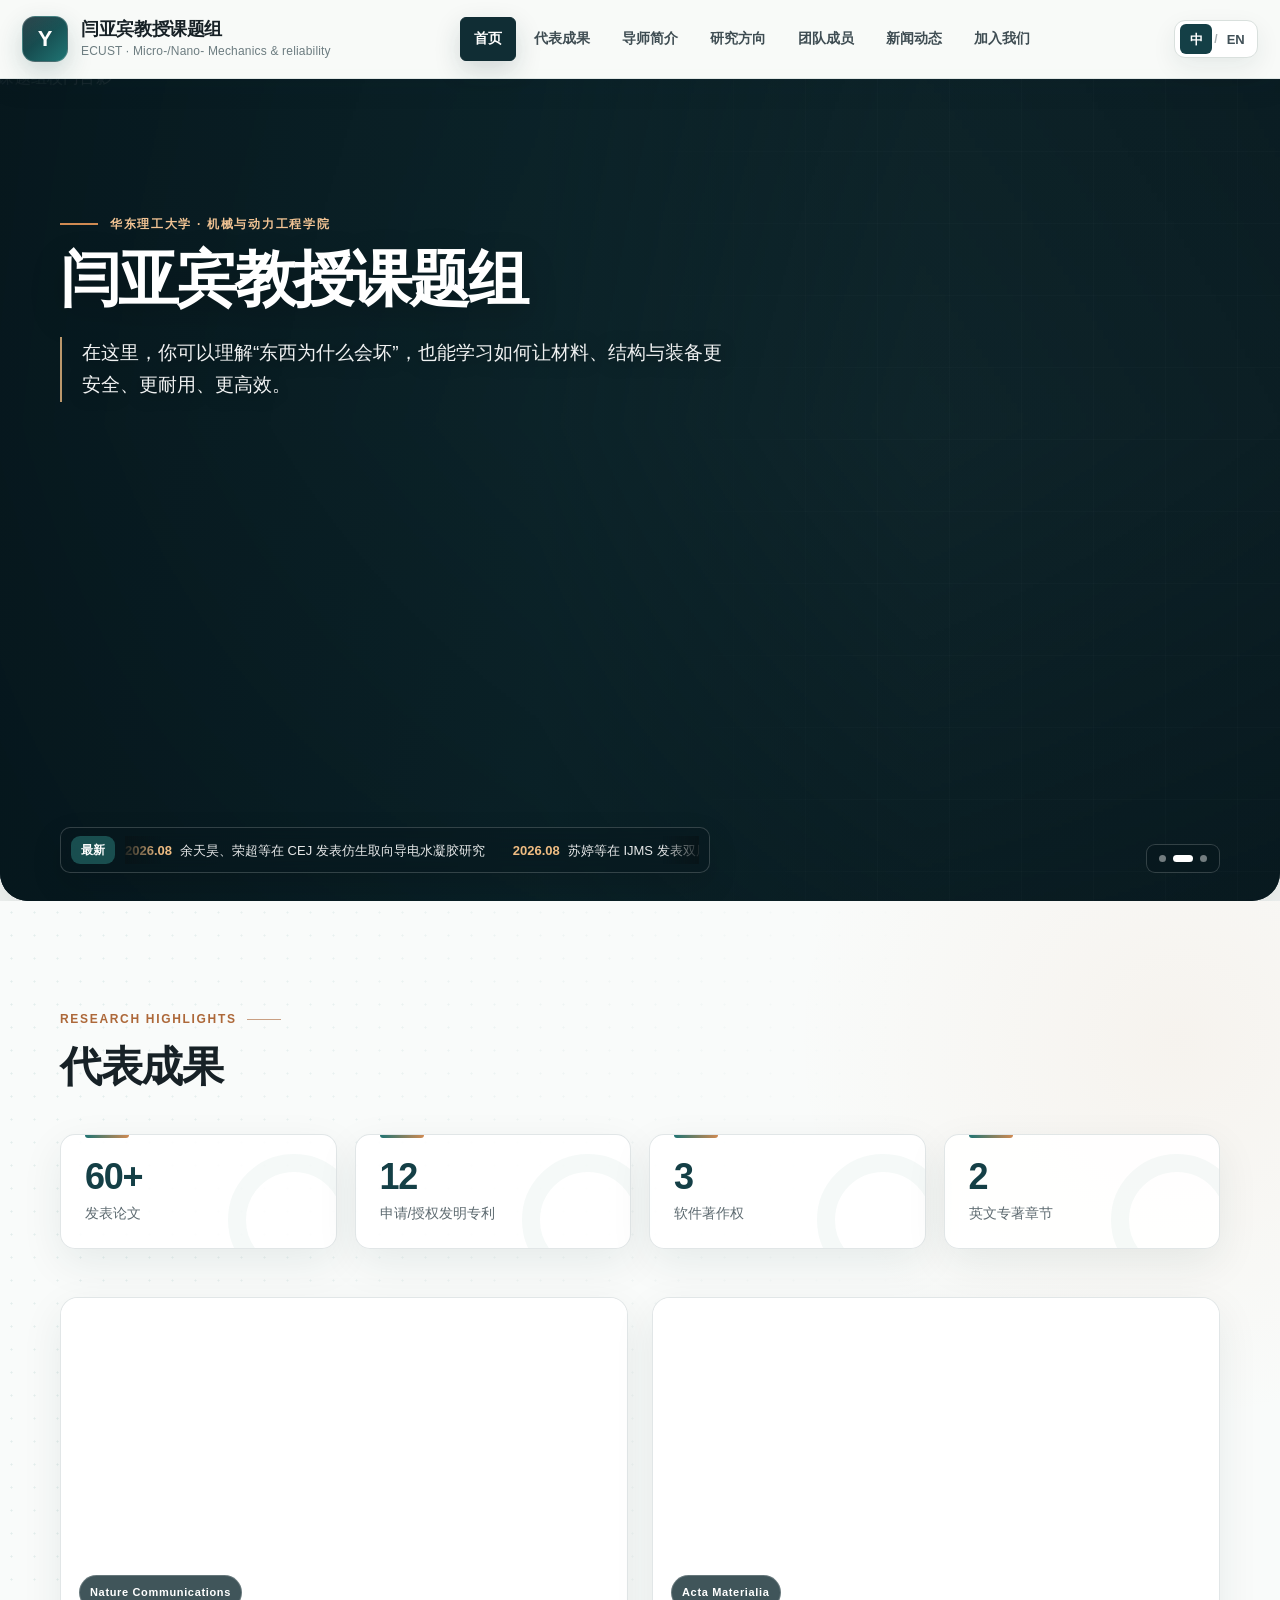
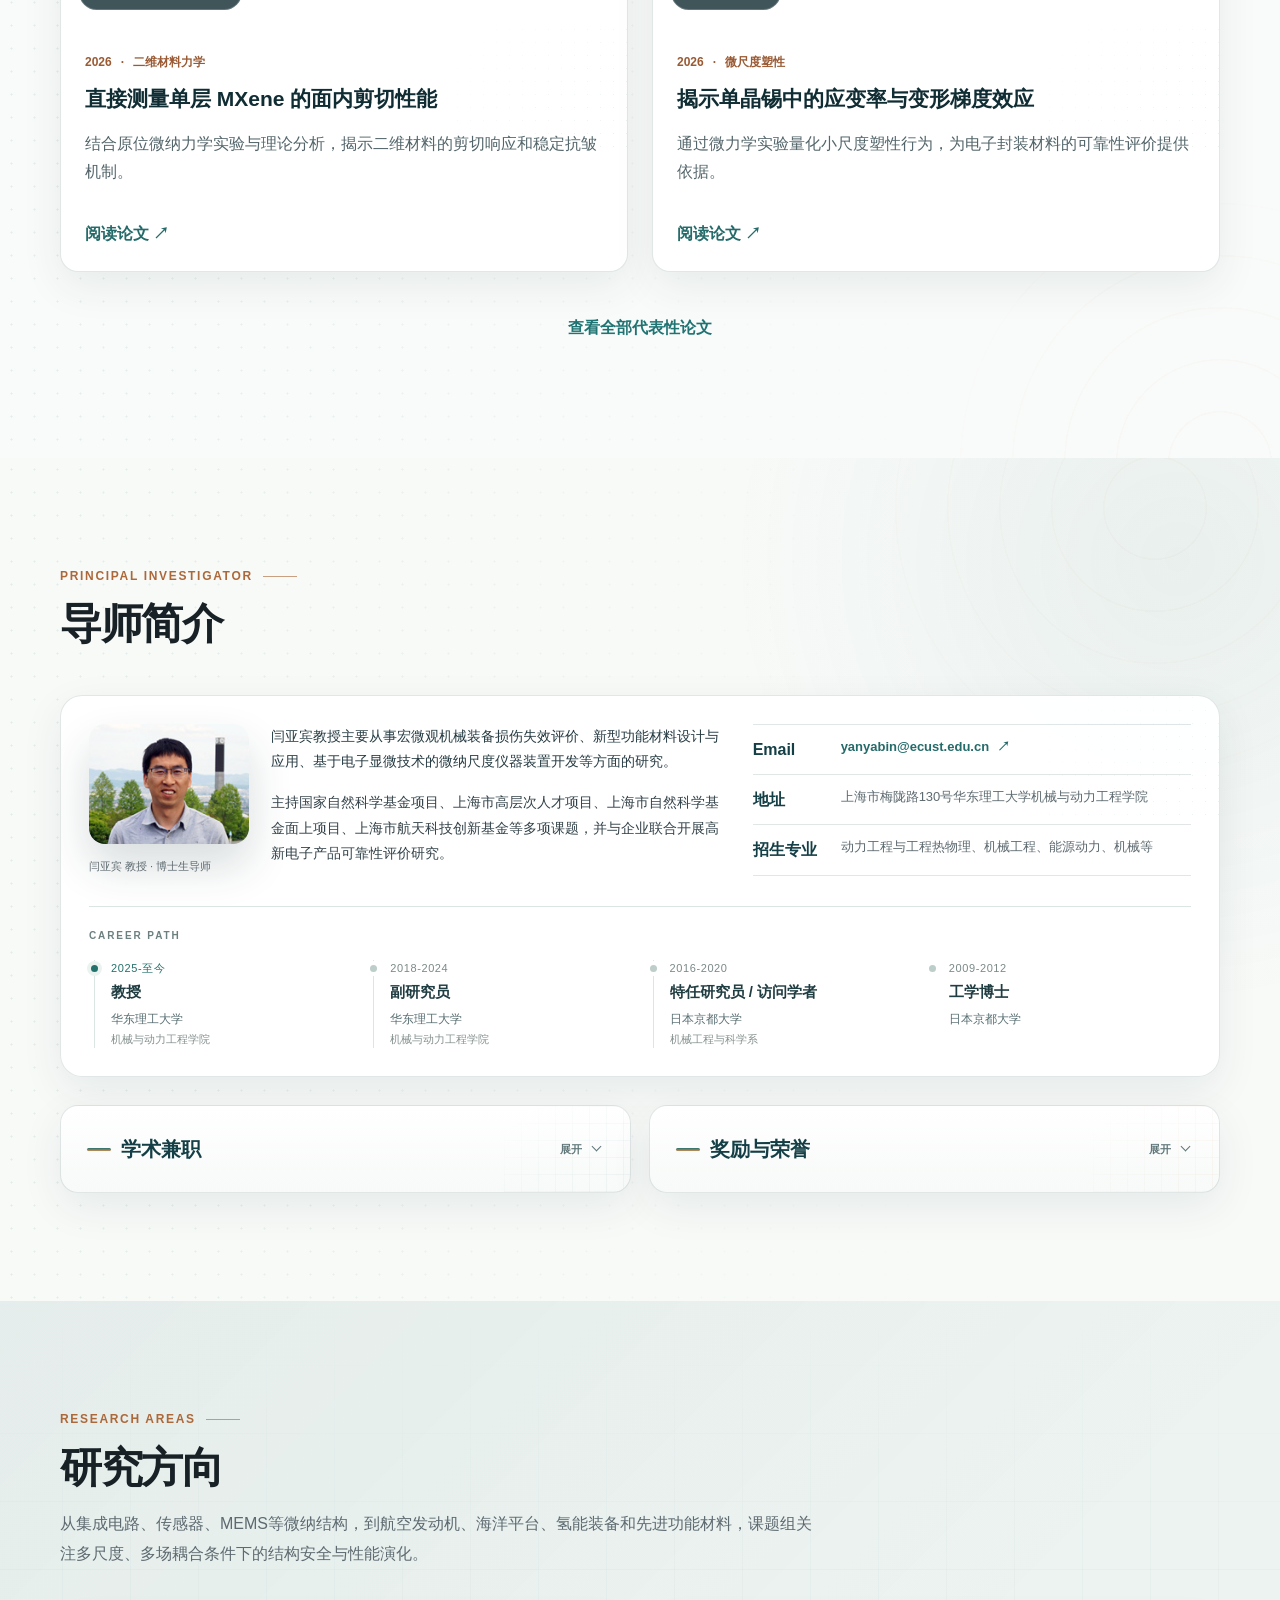
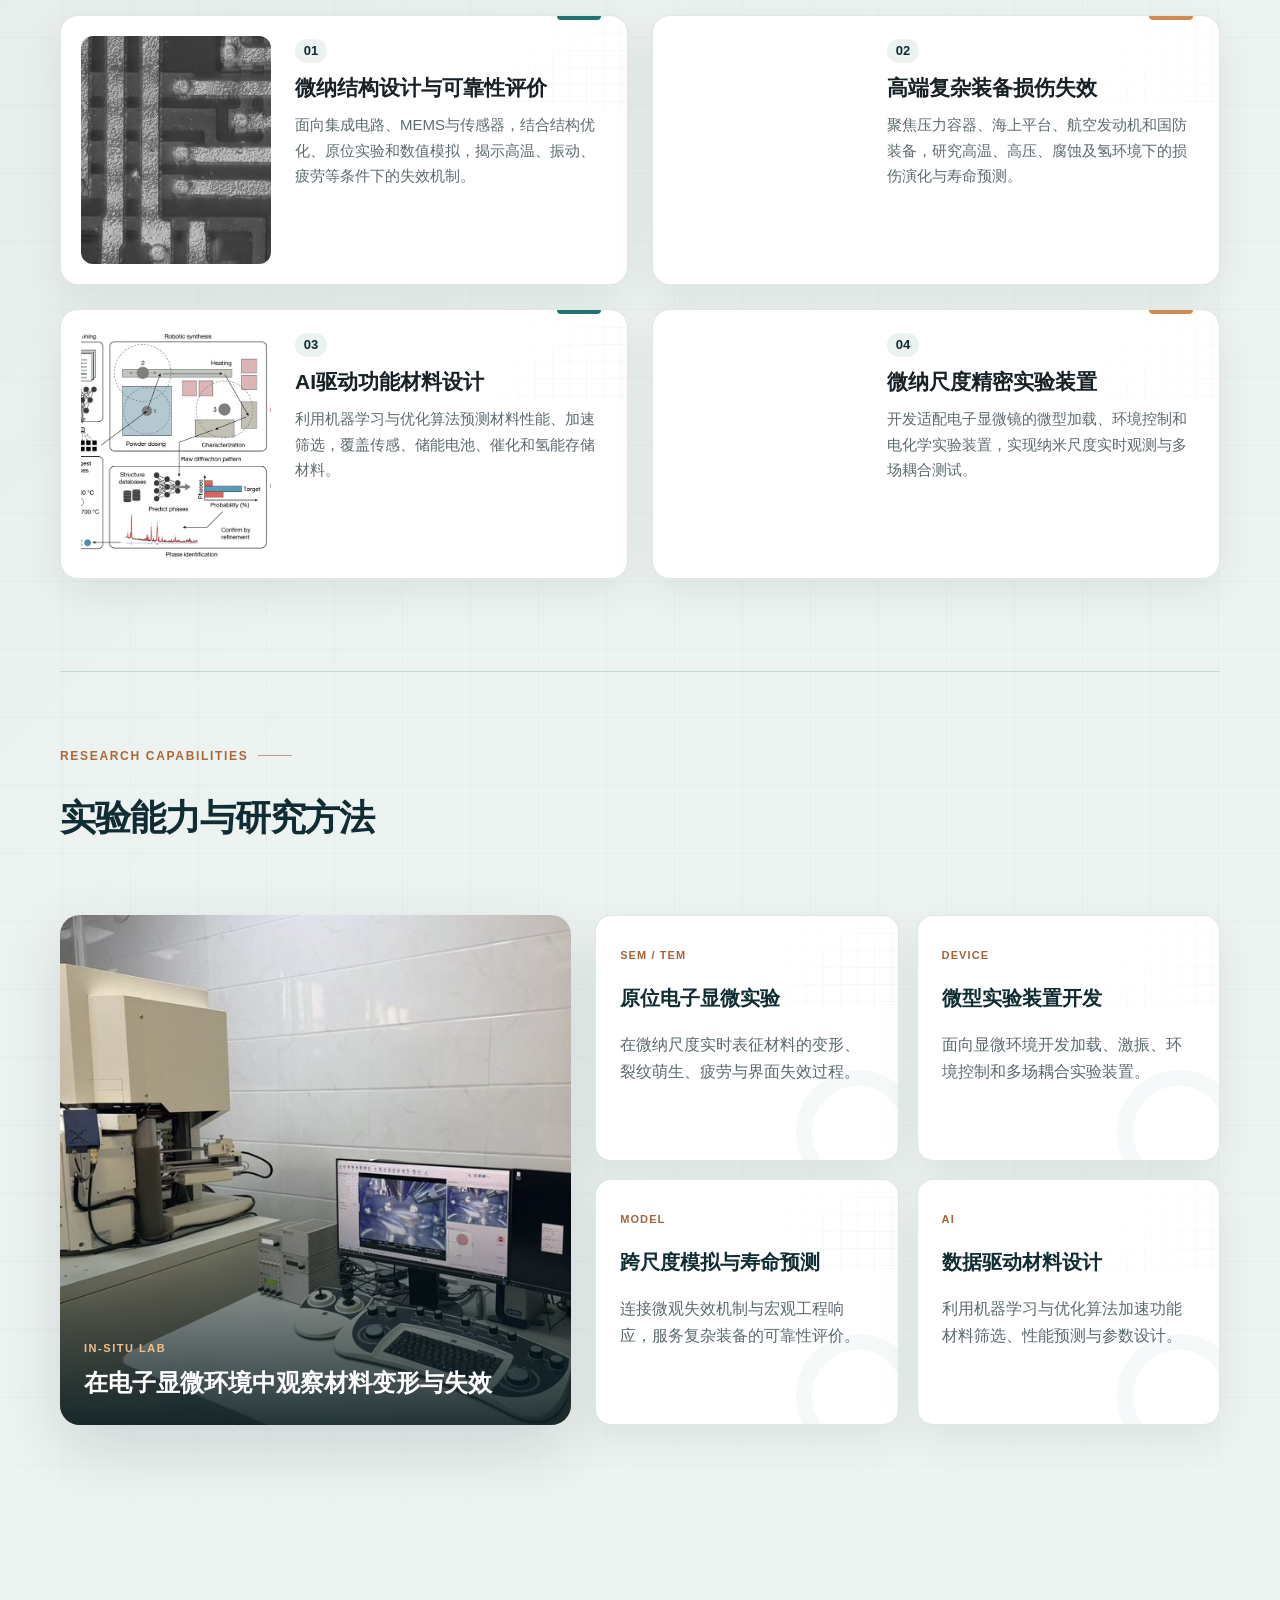
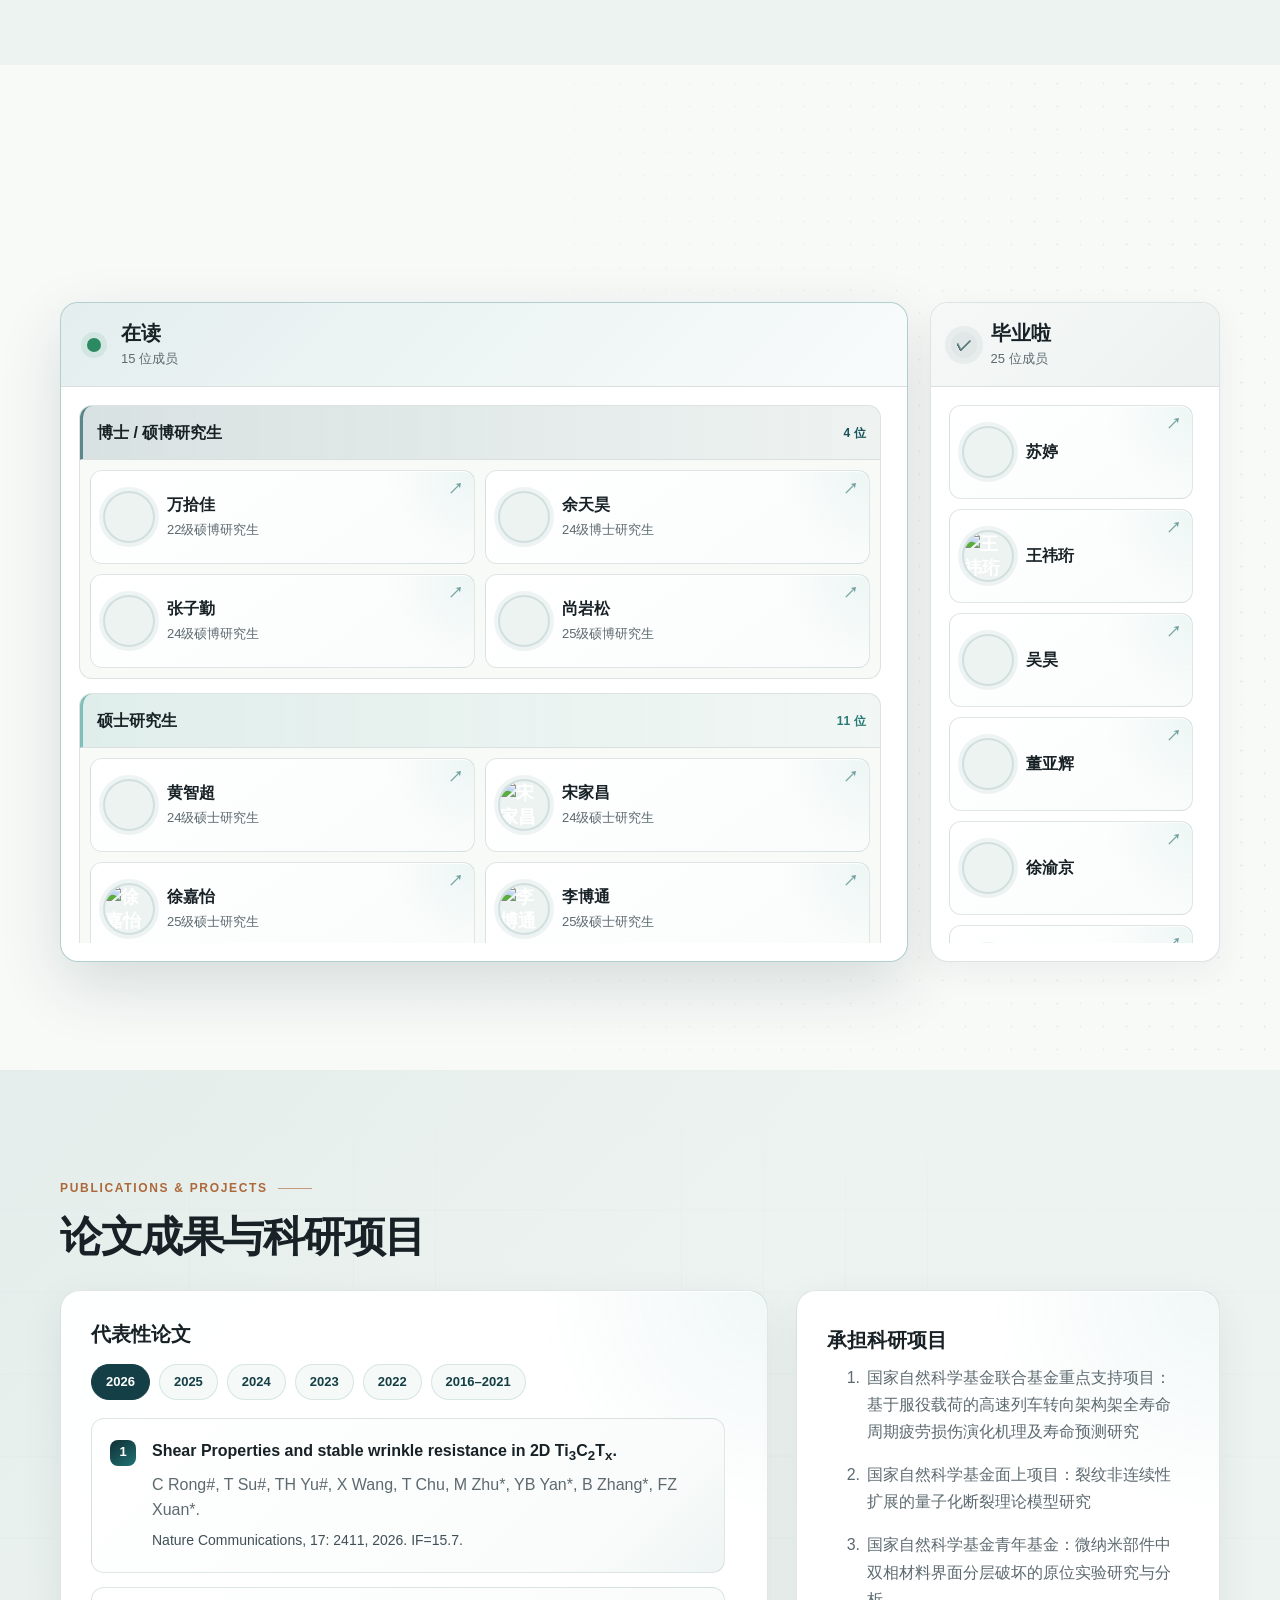
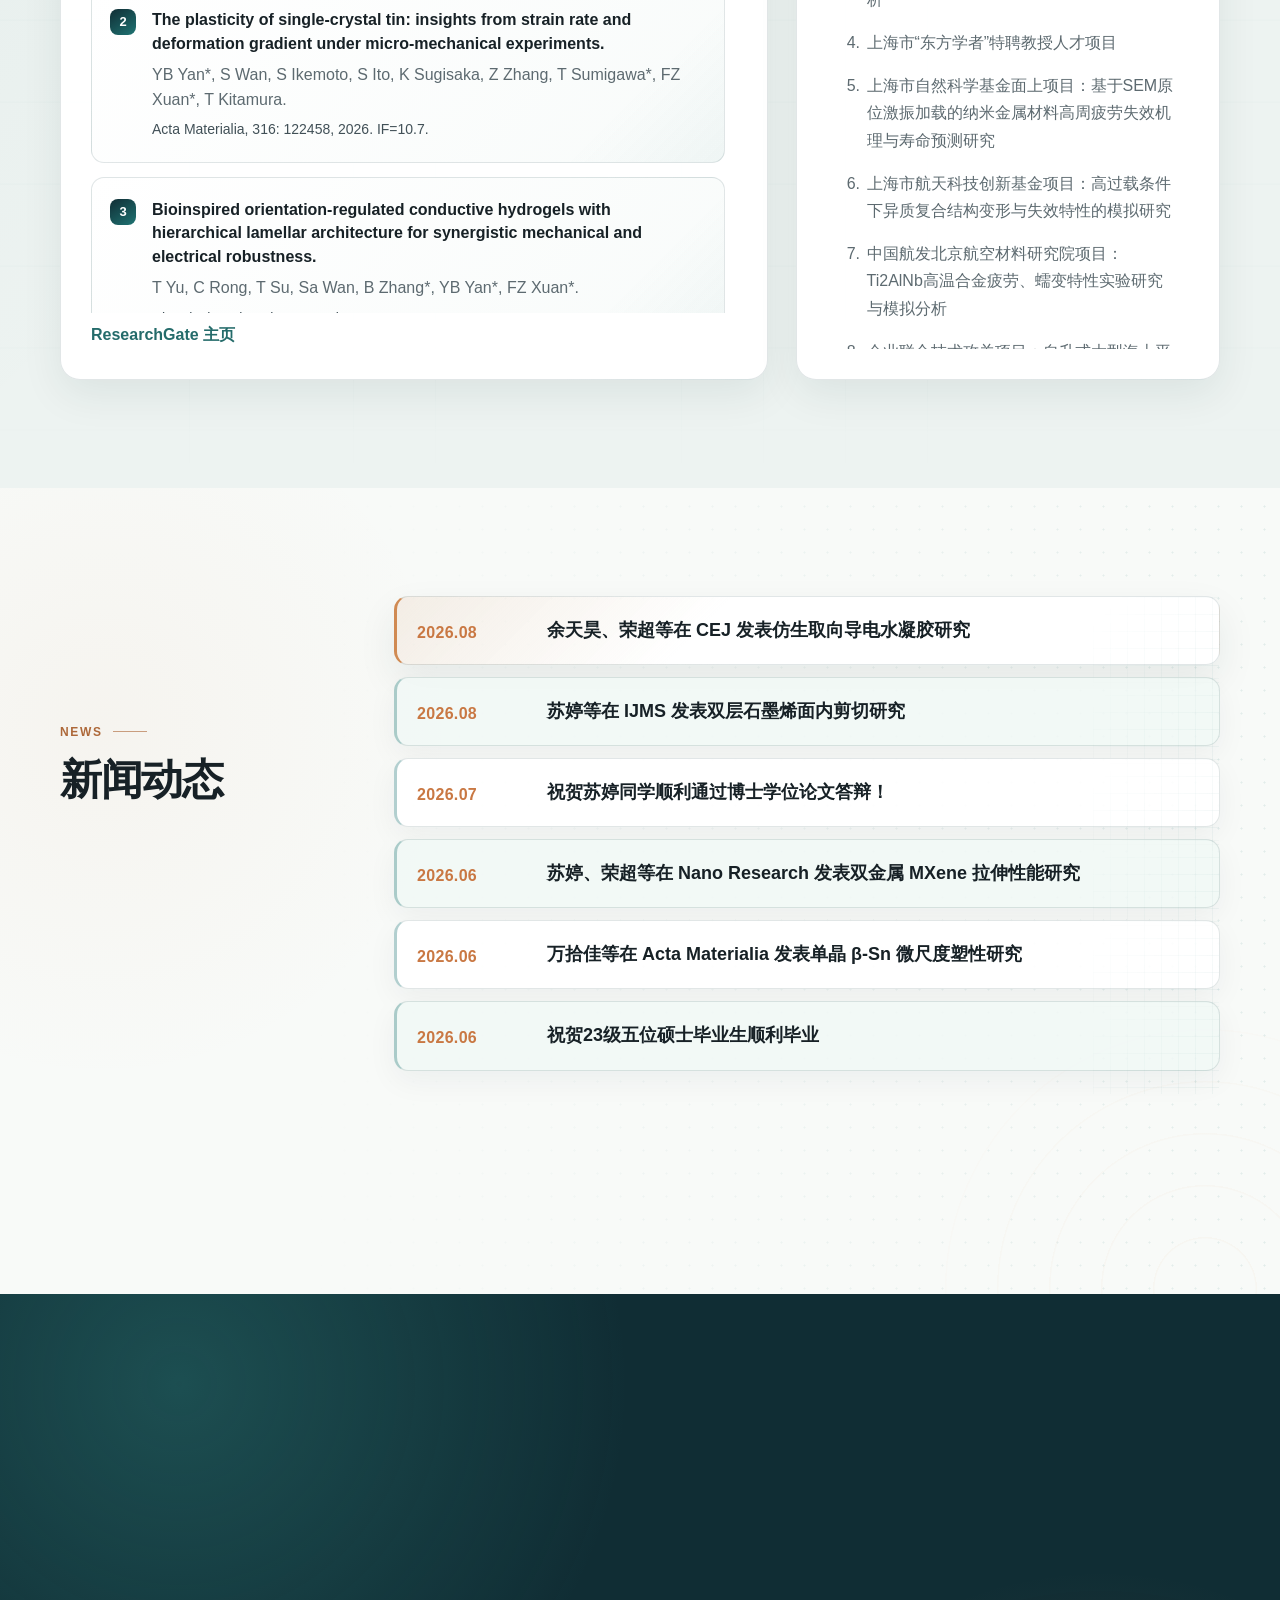
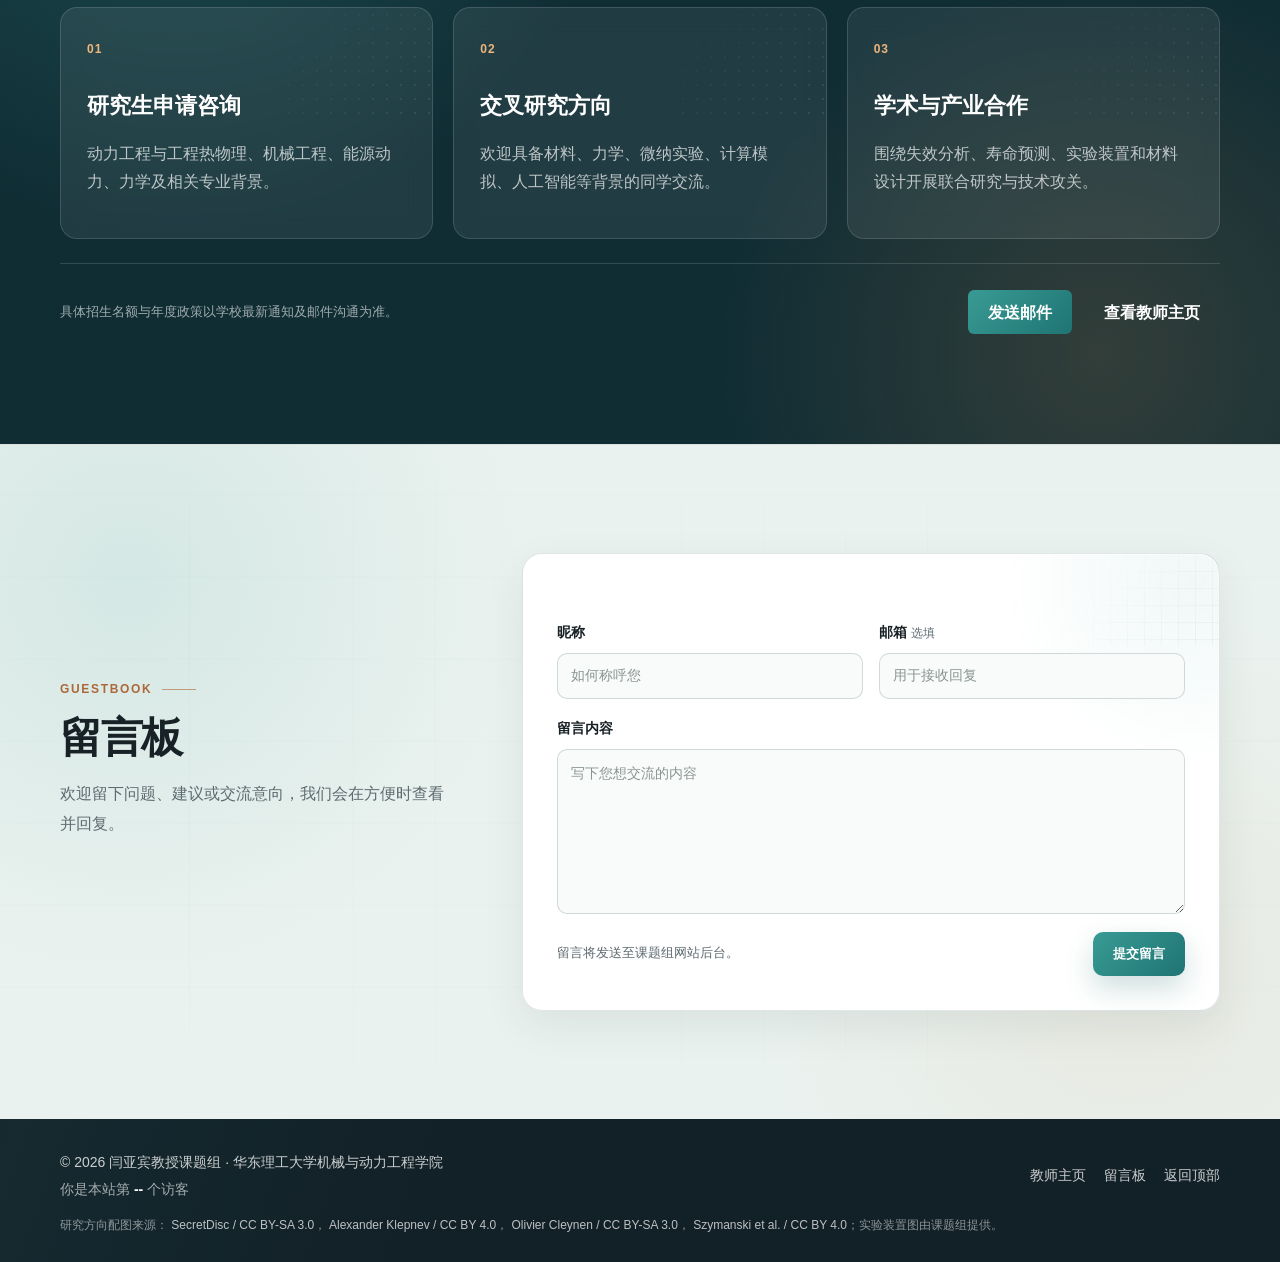
==== commit f3915cd1: "Add files via upload" ====
--- a/index.html
+++ b/index.html
@@ -9,7 +9,7 @@
       content="华东理工大学机械与动力工程学院闫亚宾教授课题组，聚焦材料与结构可靠性、微纳尺度原位实验、功能材料设计与精密实验仪器开发。"
     />
     <link rel="stylesheet" href="./styles.css?v=20260901wide1" />
-    <link rel="stylesheet" href="./styles-v2.css?v=20260901wide2" />
+    <link rel="stylesheet" href="./styles-v2.css?v=20260910career3" />
   </head>
   <body>
     <header class="site-header" id="top">
@@ -226,19 +226,26 @@
               <div class="timeline">
                 <article>
                   <span>2025-至今</span>
-                  <strong>华东理工大学机械与动力工程学院 教授</strong>
+                  <strong>教授</strong>
+                  <p class="career-institution">华东理工大学</p>
+                  <p class="career-department">机械与动力工程学院</p>
                 </article>
                 <article>
                   <span>2018-2024</span>
-                  <strong>华东理工大学机械与动力工程学院 副研究员</strong>
+                  <strong>副研究员</strong>
+                  <p class="career-institution">华东理工大学</p>
+                  <p class="career-department">机械与动力工程学院</p>
                 </article>
                 <article>
                   <span>2016-2020</span>
-                  <strong>日本京都大学机械工程与科学系 特任研究员/访问学者</strong>
+                  <strong>特任研究员 / 访问学者</strong>
+                  <p class="career-institution">日本京都大学</p>
+                  <p class="career-department">机械工程与科学系</p>
                 </article>
                 <article>
                   <span>2009-2012</span>
-                  <strong>日本京都大学 工学博士</strong>
+                  <strong>工学博士</strong>
+                  <p class="career-institution">日本京都大学</p>
                 </article>
               </div>
             </aside>
@@ -1337,9 +1344,9 @@
       <small aria-hidden="true">TOP</small>
     </button>
 
-    <script src="./team-data.js?v=20260910"></script>
+    <script src="./team-data.js?v=20260910contact"></script>
     <script async src="https://busuanzi.ibruce.info/busuanzi/2.3/busuanzi.pure.mini.js"></script>
-    <script src="./script.js?v=20260910"></script>
+    <script src="./script.js?v=20260910career"></script>
     <script src="./script-v2.js?v=20260730particles2"></script>
   </body>
 </html>
--- a/styles-v2.css
+++ b/styles-v2.css
@@ -2826,3 +2826,174 @@
     border-radius: 15px;
   }
 }
+
+/* Career history: quiet typography and a continuous timeline. */
+.profile-experience {
+  padding: 4px 0 4px 30px;
+  background: transparent;
+  border: 0;
+  border-left: 1px solid rgba(31, 65, 70, .12);
+  border-radius: 0;
+  box-shadow: none;
+}
+.profile-experience .eyebrow {
+  margin: 0 0 24px;
+  color: #6c807f;
+  font-size: 10px;
+  letter-spacing: .19em;
+}
+.profile-experience .eyebrow::after { display: none; }
+.profile-experience .timeline {
+  display: grid;
+  grid-template-columns: 1fr;
+  gap: 0;
+  margin: 0;
+  padding: 0 0 0 5px;
+}
+.profile-experience .timeline article,
+.profile-experience .timeline article:first-child,
+.profile-experience .timeline article:hover {
+  min-height: 0;
+  padding: 0 0 24px 24px;
+  background: transparent;
+  border: 0;
+  border-left: 1px solid #dbe5e2;
+  border-radius: 0;
+  box-shadow: none;
+  transform: none;
+  transition: none;
+}
+.profile-experience .timeline article:last-child {
+  padding-bottom: 0;
+  border-left-color: transparent;
+}
+.profile-experience .timeline article::before,
+.profile-experience .timeline article:first-child::before {
+  content: "";
+  display: block;
+  position: absolute;
+  top: 5px;
+  left: -4px;
+  right: auto;
+  width: 7px;
+  height: 7px;
+  border: 0;
+  border-radius: 50%;
+  background: #bdceca;
+  box-shadow: 0 0 0 4px #fff;
+  opacity: 1;
+  mask-image: none;
+}
+.profile-experience .timeline article:first-child::before {
+  background: #24716b;
+  box-shadow: 0 0 0 4px #eaf3f0;
+}
+.profile-experience .timeline article > span {
+  display: block;
+  padding: 0;
+  color: #7b8988;
+  background: none;
+  border-radius: 0;
+  font-size: 11px;
+  font-weight: 500;
+  font-variant-numeric: tabular-nums;
+  letter-spacing: .055em;
+  line-height: 1.5;
+}
+.profile-experience .timeline article:first-child > span { color: #24716b; }
+.profile-experience .timeline strong {
+  display: block;
+  margin: 5px 0 6px;
+  padding: 0;
+  color: #203d42;
+  font-size: 16px;
+  font-weight: 650;
+  line-height: 1.45;
+}
+.profile-experience .timeline .career-institution,
+.profile-experience .timeline .career-department {
+  margin: 0;
+  font-size: 12px;
+  font-weight: 400;
+  line-height: 1.7;
+  color: #586e72;
+}
+.profile-experience .timeline .career-department { color: #85918f; font-size: 11px; }
+@media (max-width: 1100px) {
+  .profile-experience { padding: 24px 0 0; border-left: 0; border-top: 1px solid #dbe5e2; }
+}
+@media (max-width: 640px) {
+  .profile-experience .timeline { grid-template-columns: repeat(2, minmax(0, 1fr)); gap: 24px 16px; }
+  .profile-experience .timeline article,
+  .profile-experience .timeline article:first-child,
+  .profile-experience .timeline article:hover { padding: 0 0 0 15px; border-left: 1px solid #dbe5e2; }
+  .profile-experience .timeline strong { font-size: 14px; }
+  .profile-experience .timeline .career-institution { font-size: 12px; }
+}
+
+/* Use the full available width when the career section sits below the bio. */
+@media (min-width: 1101px) {
+  .profile-layout {
+    grid-template-columns: minmax(0, 1fr) minmax(280px, .44fr);
+    gap: 28px;
+  }
+  .profile-experience { padding-left: 24px; }
+}
+@media (min-width: 641px) and (max-width: 1100px) {
+  .profile-experience .timeline {
+    grid-template-columns: repeat(2, minmax(0, 1fr));
+    gap: 26px 32px;
+  }
+  .profile-experience .timeline article,
+  .profile-experience .timeline article:first-child,
+  .profile-experience .timeline article:hover {
+    padding: 0 0 0 22px;
+    border-left: 1px solid #dbe5e2;
+  }
+}
+
+/* Compact desktop biography: balance the text block with a two-column career grid. */
+@media (min-width: 1101px) {
+  .profile-layout {
+    grid-template-columns: minmax(0, 1.35fr) minmax(360px, 1fr);
+    gap: 24px;
+    padding: 28px;
+    align-items: start;
+  }
+  .profile-intro-top {
+    grid-template-columns: minmax(150px, 180px) minmax(0, 1fr);
+    gap: 22px;
+  }
+  .profile-experience { padding: 4px 0 0 24px; }
+  .profile-experience .eyebrow { margin-bottom: 22px; }
+  .profile-experience .timeline {
+    grid-template-columns: repeat(2, minmax(0, 1fr));
+    gap: 30px 22px;
+  }
+  .profile-experience .timeline article,
+  .profile-experience .timeline article:first-child,
+  .profile-experience .timeline article:hover {
+    padding: 0 0 0 16px;
+    border-left: 1px solid #dbe5e2;
+  }
+  .profile-experience .timeline strong { font-size: 15px; }
+  .profile-introduction .info-list { margin-top: 20px; }
+  .profile-introduction .info-list div { padding: 11px 0; }
+}
+@media (min-width: 1101px) {
+  .profile-layout { grid-template-columns: minmax(0, 1fr); gap: 24px; }
+  .profile-introduction { display: grid; grid-template-columns: minmax(0, 1.45fr) minmax(280px, 1fr); gap: 28px; align-items: start; }
+  .profile-intro-top { grid-template-columns: 160px minmax(0, 1fr); gap: 22px; }
+  .profile-copy p, .profile-copy p:first-child { font-size: 14px; line-height: 1.8; }
+  .profile-copy p:first-child { margin-top: 0; }
+  .profile-introduction .info-list { margin-top: 0; }
+  .profile-introduction .info-list div { grid-template-columns: 62px minmax(0, 1fr); gap: 12px; }
+  .profile-introduction .info-list dd { font-size: 13px; }
+  .profile-experience { padding: 20px 0 0; border-left: 0; border-top: 1px solid #dbe5e2; }
+  .profile-experience .eyebrow { margin-bottom: 16px; }
+  .profile-experience .timeline { grid-template-columns: repeat(4, minmax(0, 1fr)); gap: 20px; }
+}
+@media (min-width: 1101px) {
+  .profile-introduction .info-list div { grid-template-columns: 76px minmax(0, 1fr); }
+  .profile-photo figcaption { padding: 0; background: none; border-radius: 0; font-size: 11px; line-height: 1.6; }
+}
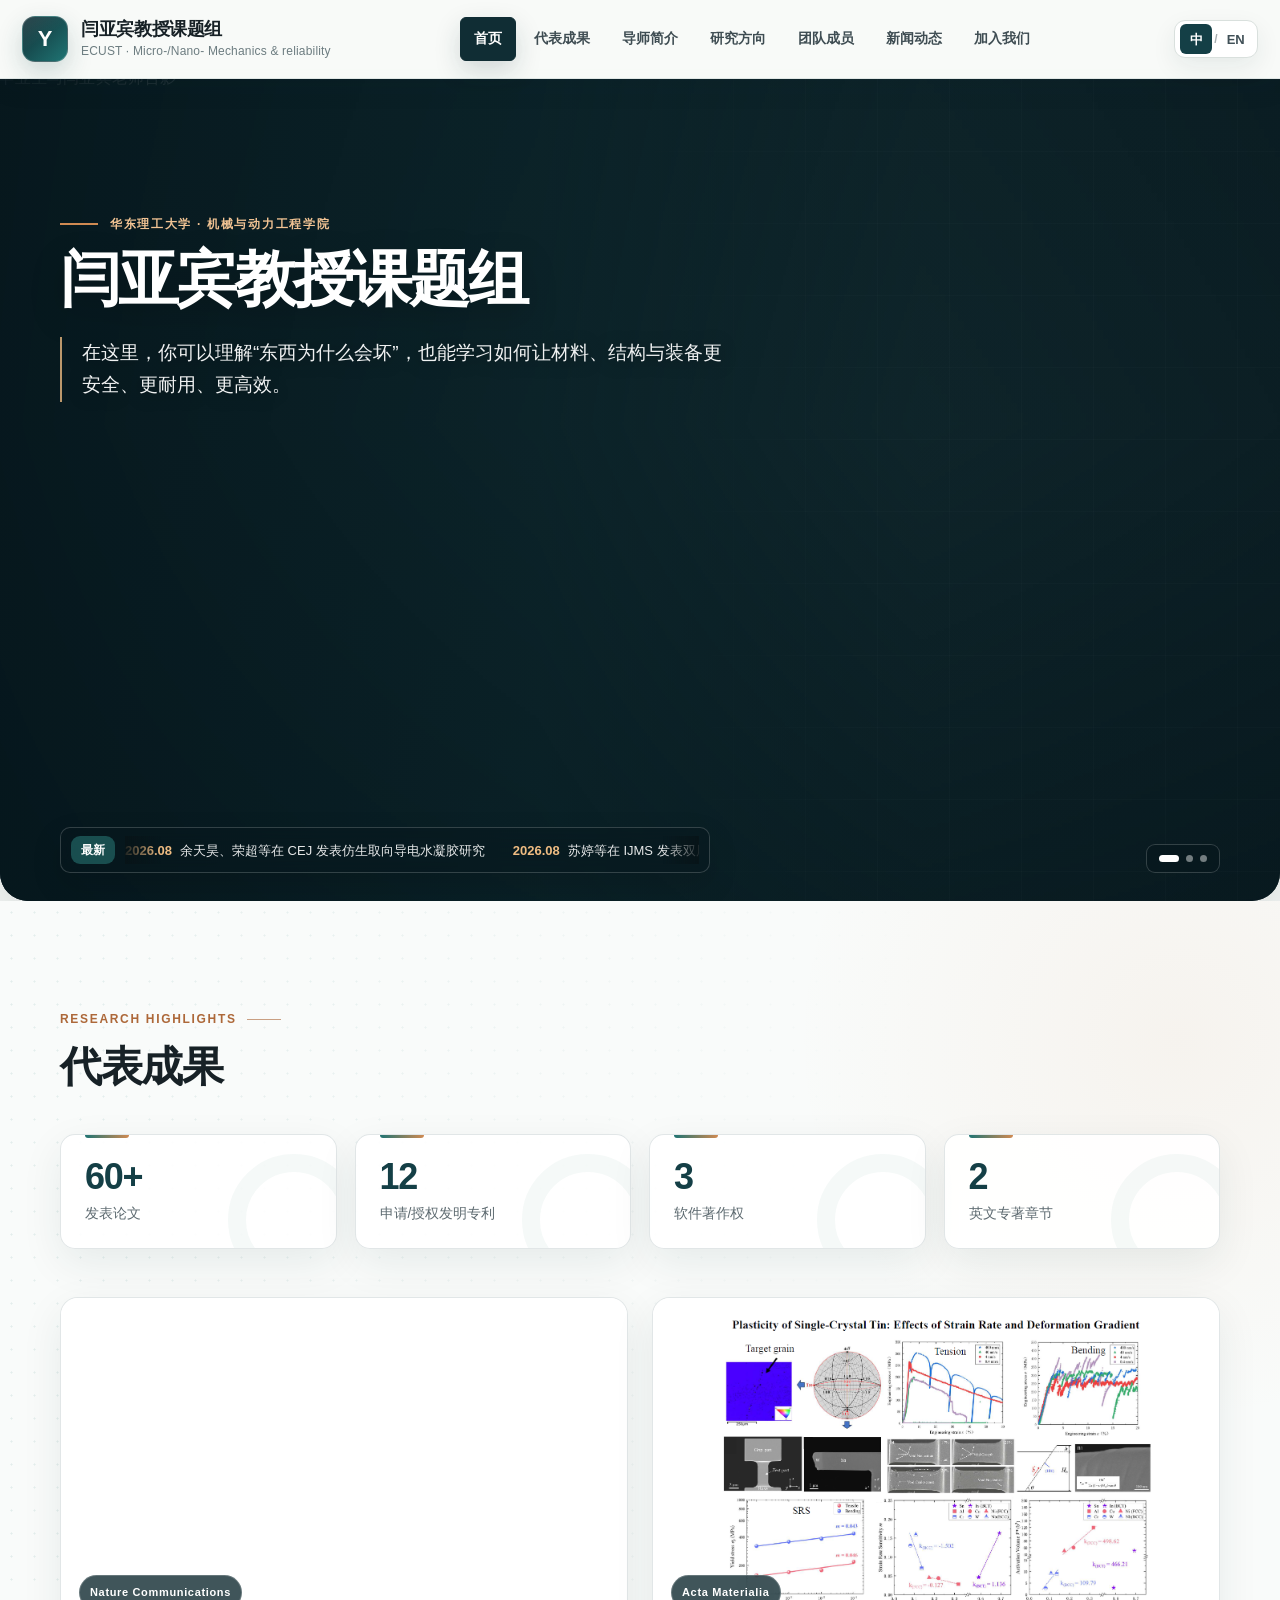
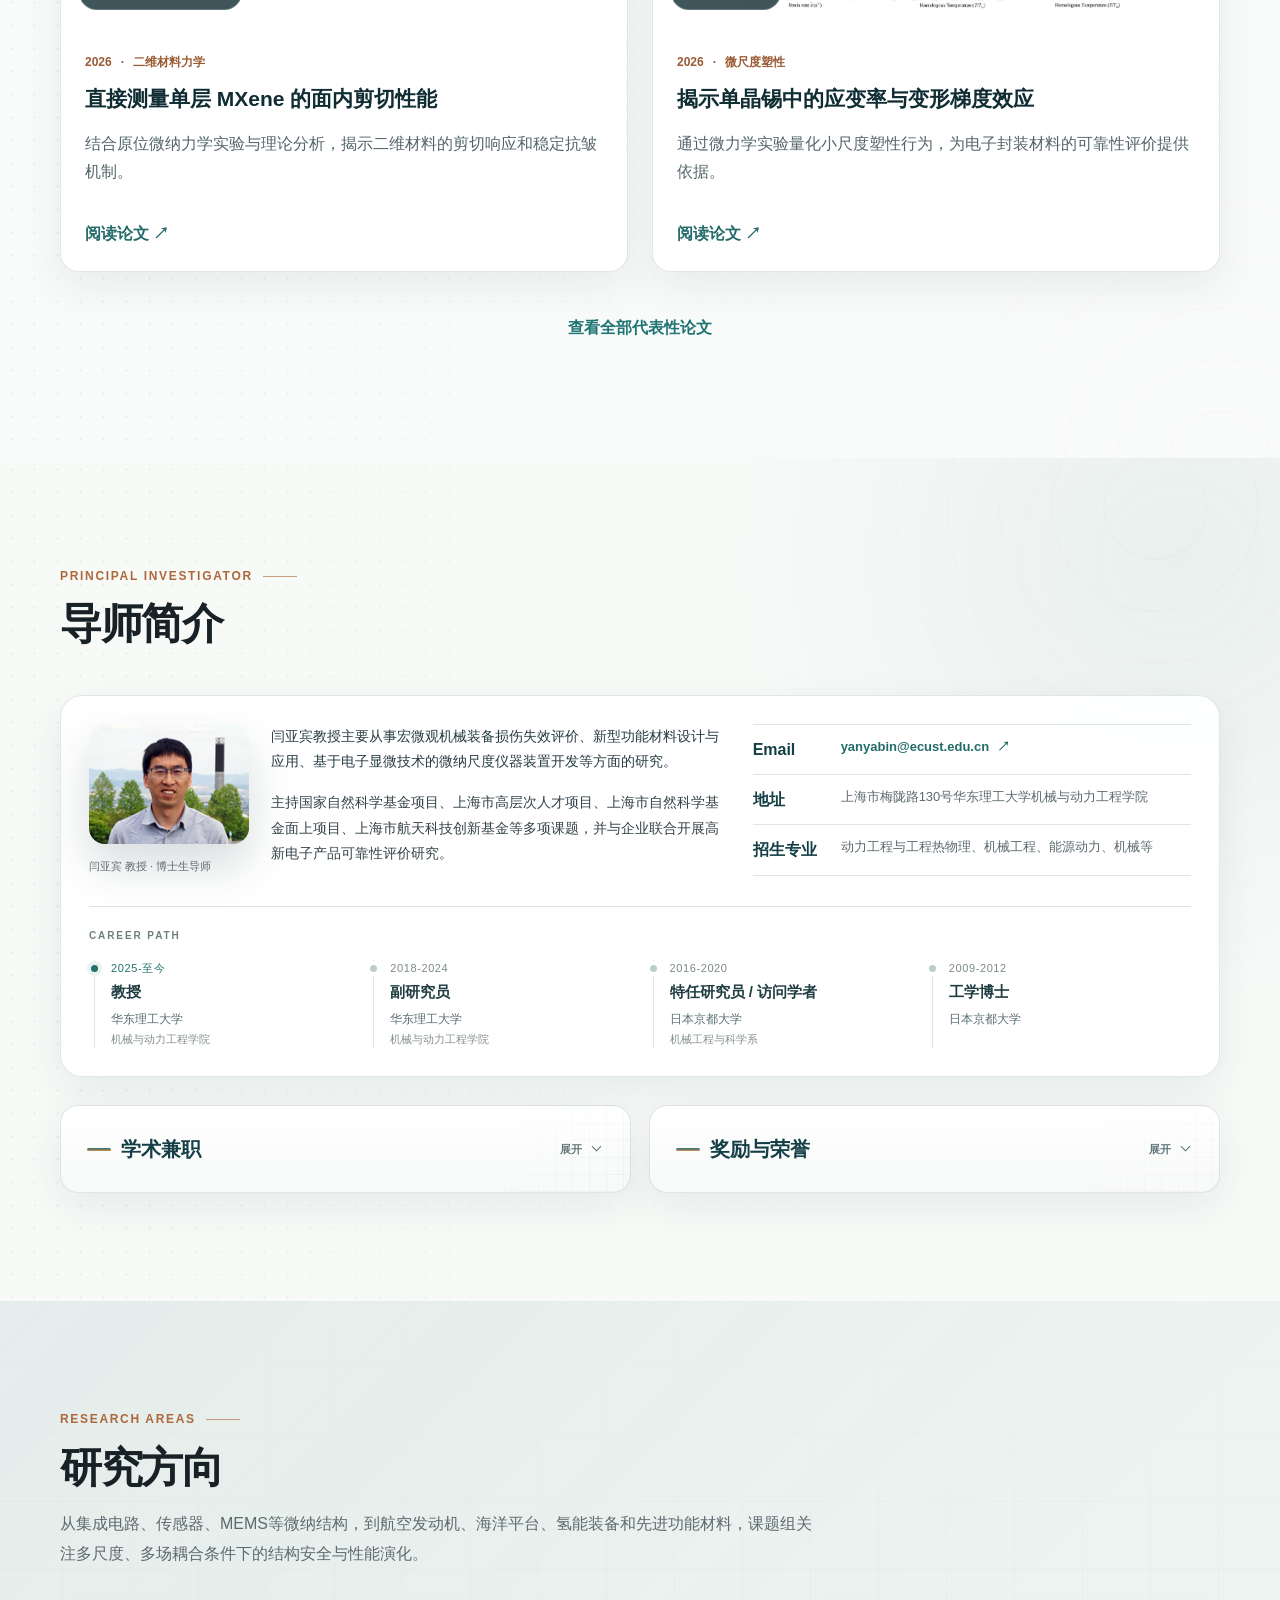
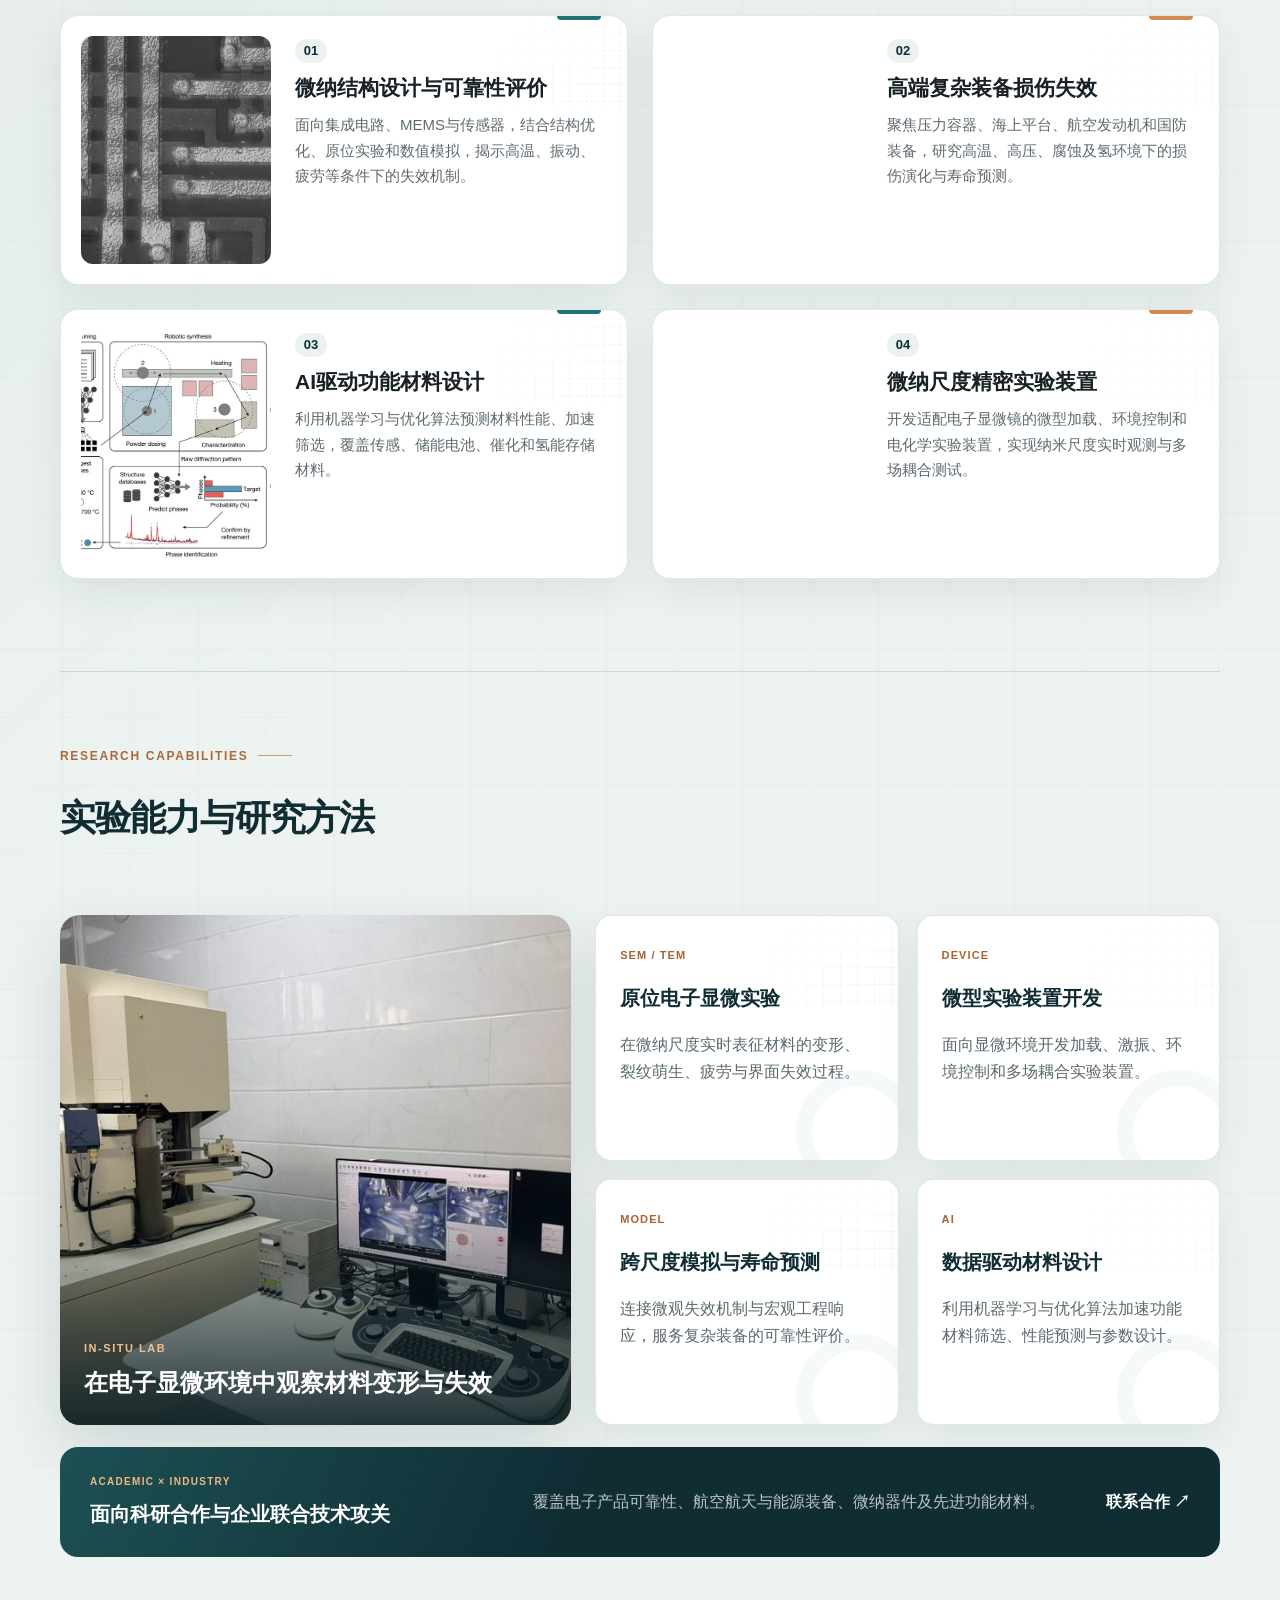
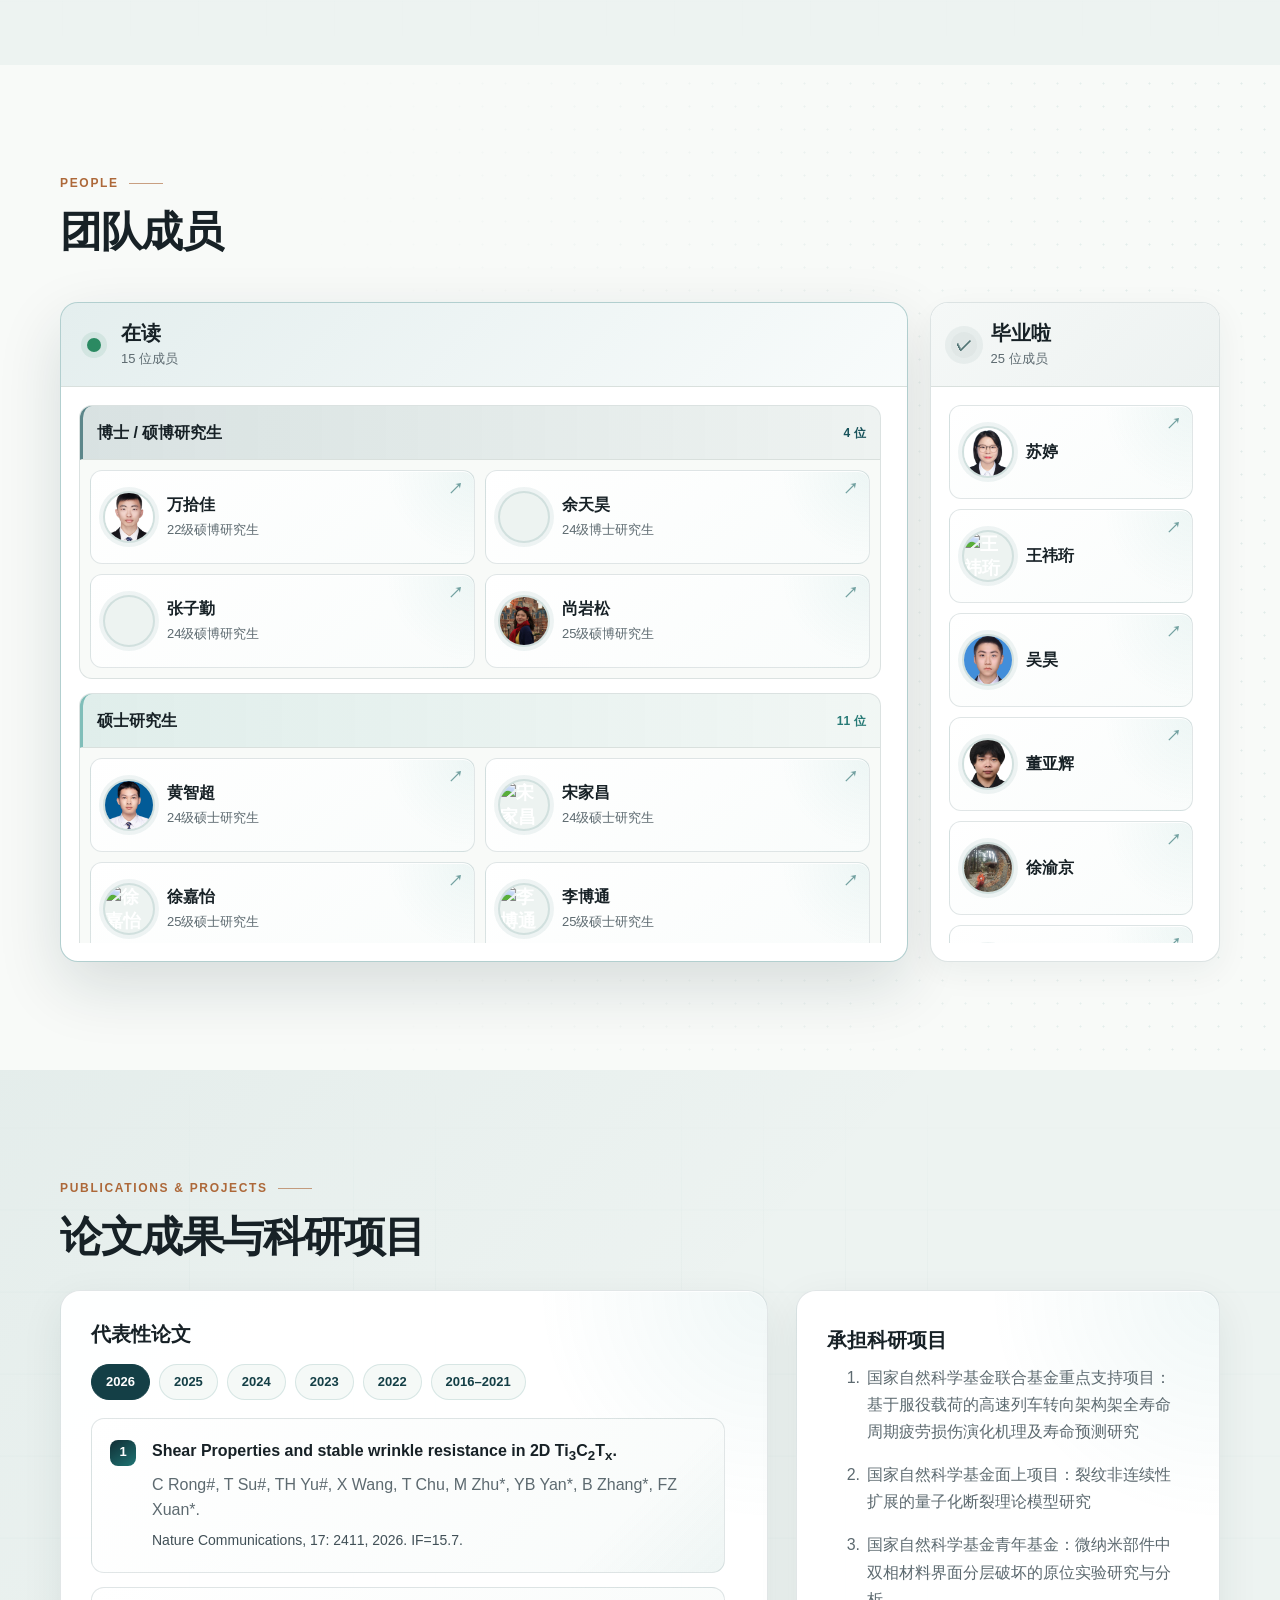
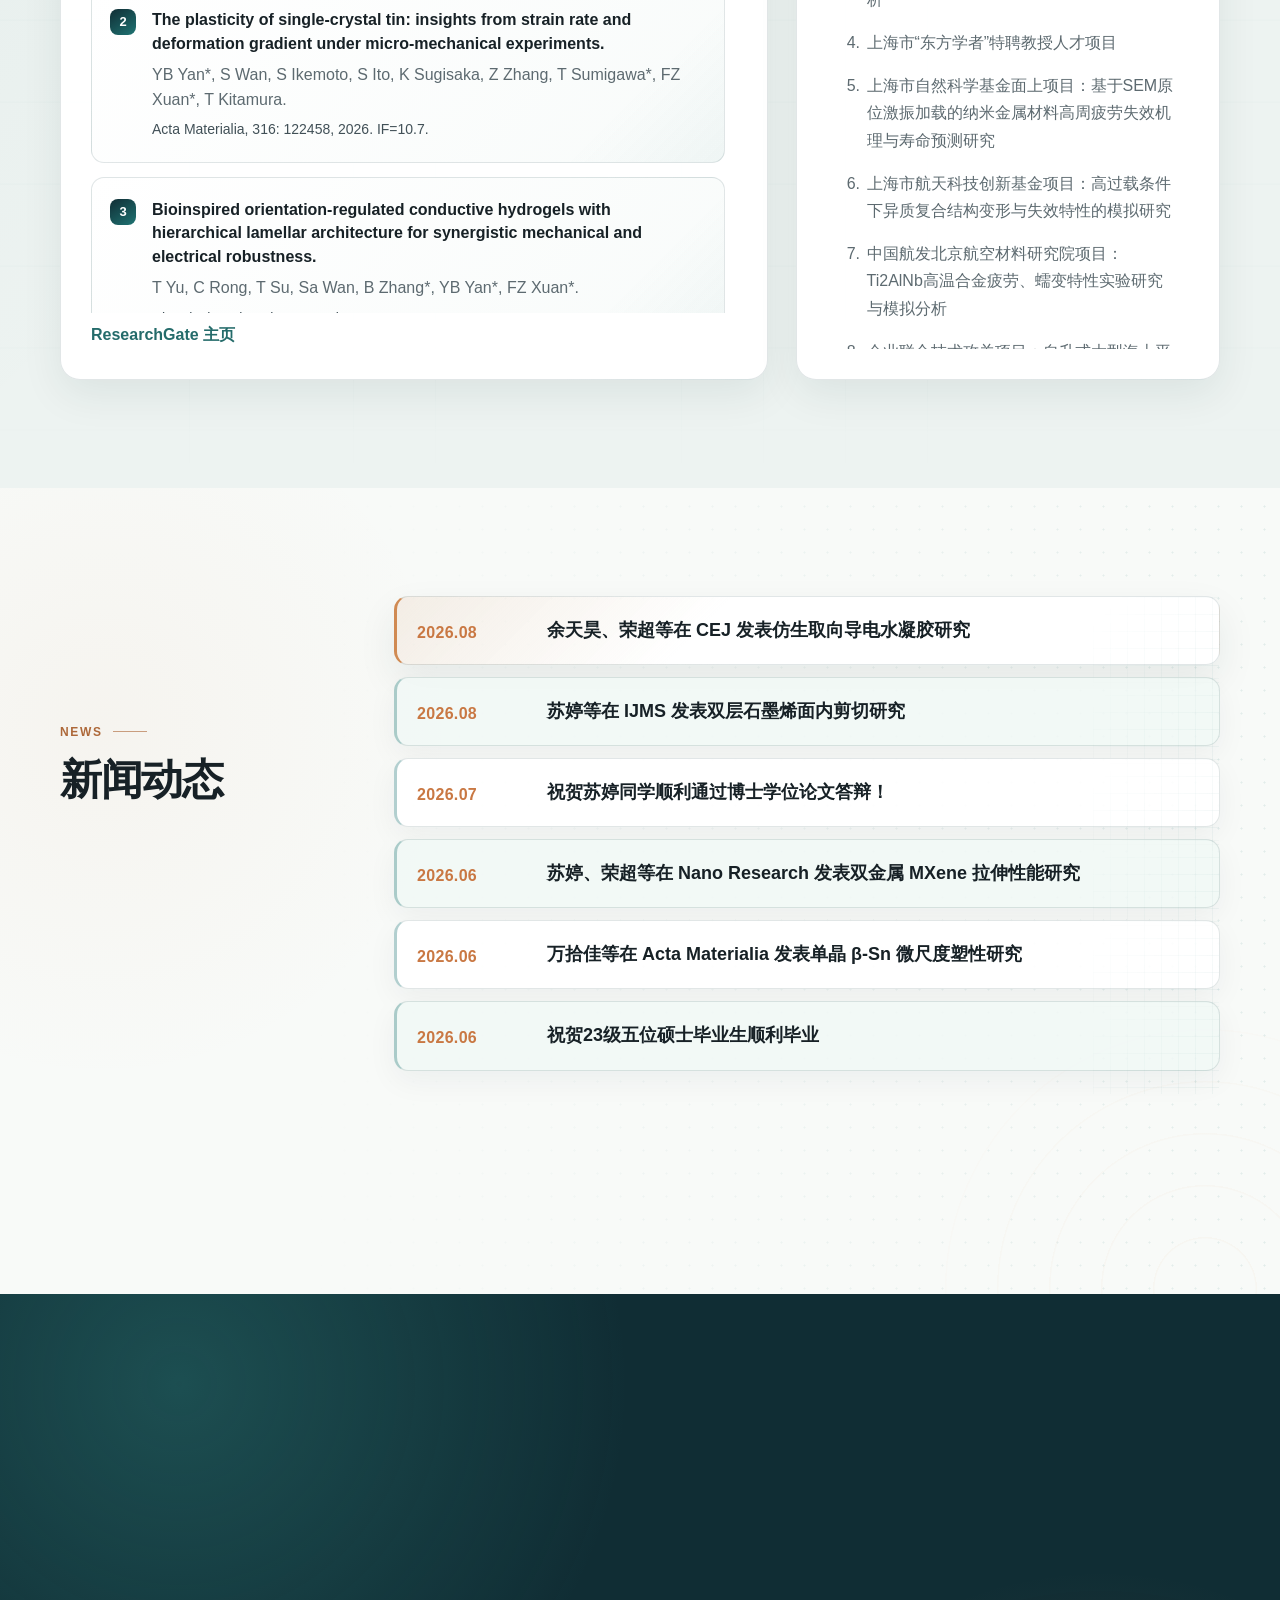
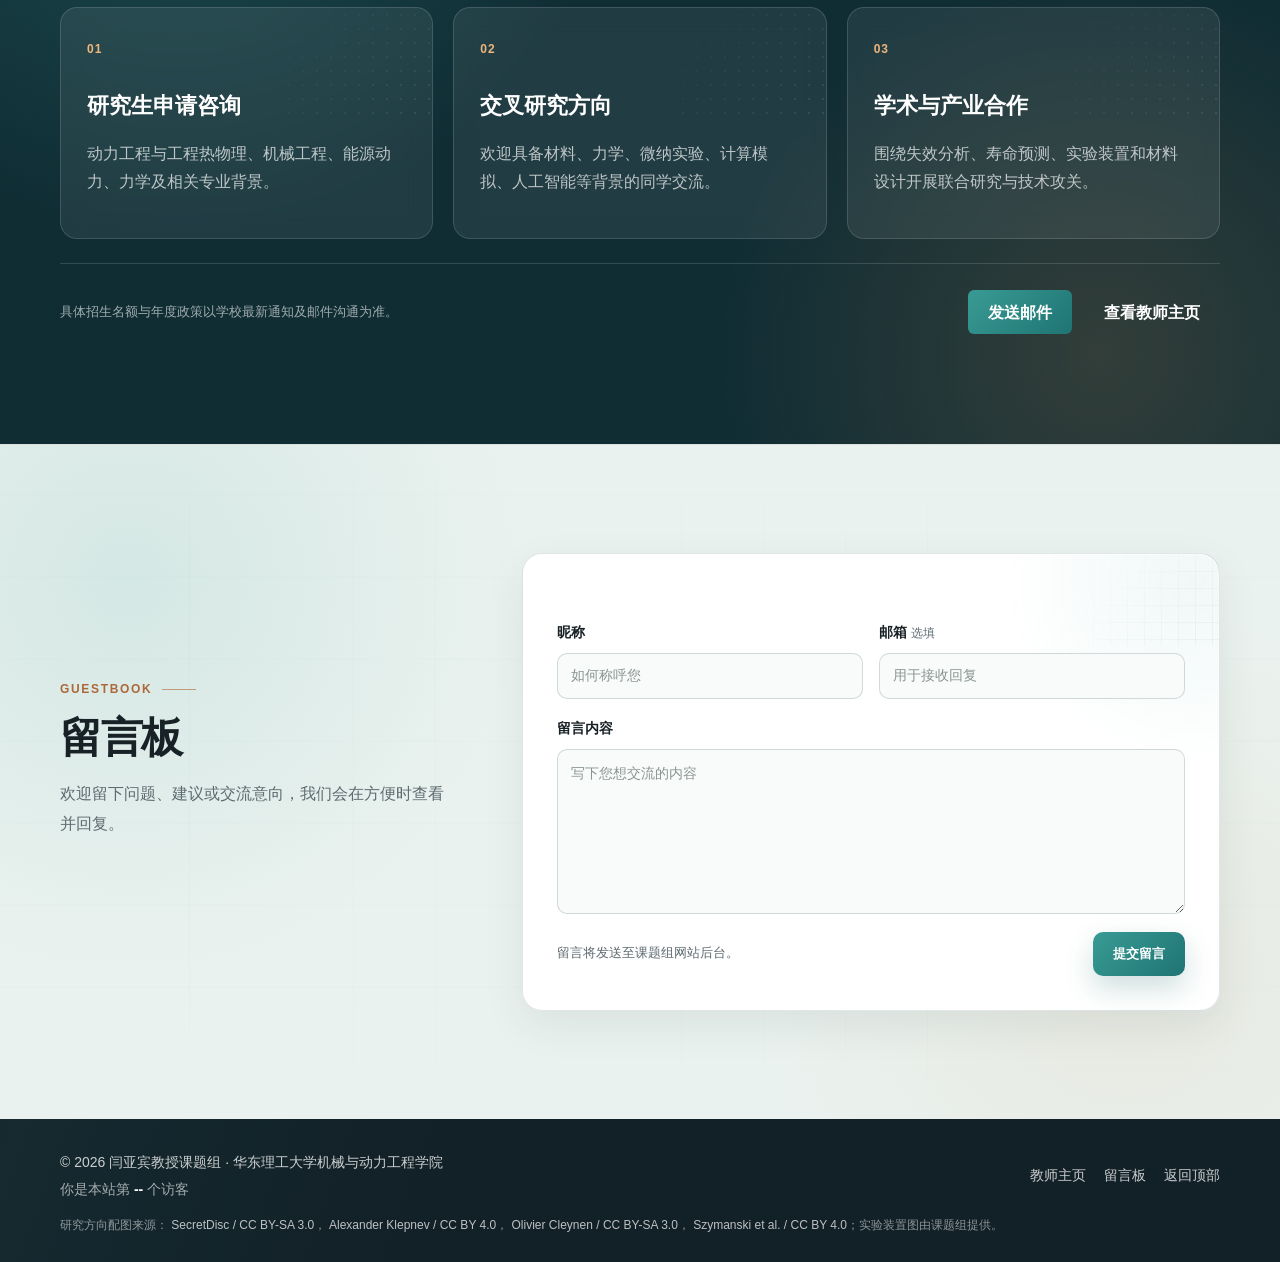
==== commit b5e77137: "Add files via upload" ====
--- a/index.html
+++ b/index.html
@@ -9,7 +9,7 @@
       content="华东理工大学机械与动力工程学院闫亚宾教授课题组，聚焦材料与结构可靠性、微纳尺度原位实验、功能材料设计与精密实验仪器开发。"
     />
     <link rel="stylesheet" href="./styles.css?v=20260901wide1" />
-    <link rel="stylesheet" href="./styles-v2.css?v=20260910career3" />
+    <link rel="stylesheet" href="./styles-v2.css?v=20260910career4" />
   </head>
   <body>
     <header class="site-header" id="top">
--- a/styles-v2.css
+++ b/styles-v2.css
@@ -2865,7 +2865,7 @@
 }
 .profile-experience .timeline article:last-child {
   padding-bottom: 0;
-  border-left-color: transparent;
+  border-left-color: #dbe5e2;
 }
 .profile-experience .timeline article::before,
 .profile-experience .timeline article:first-child::before {
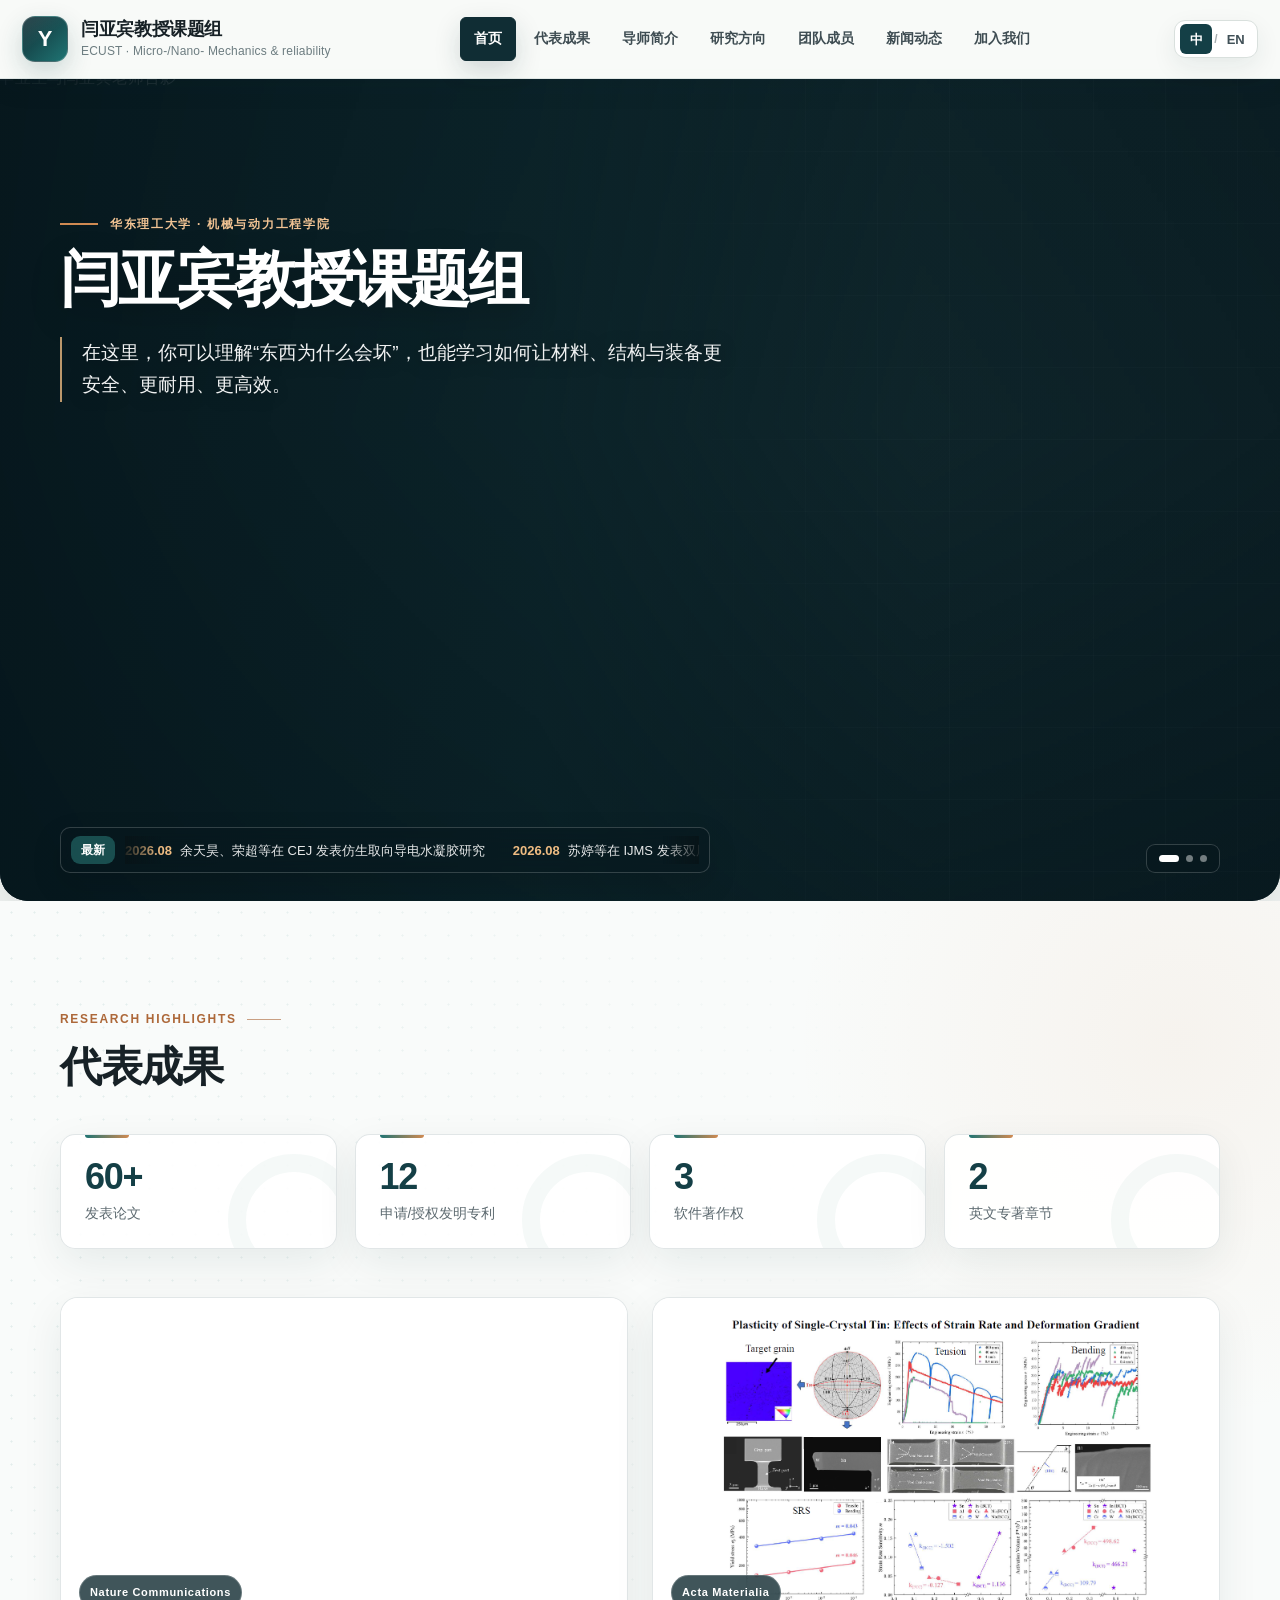
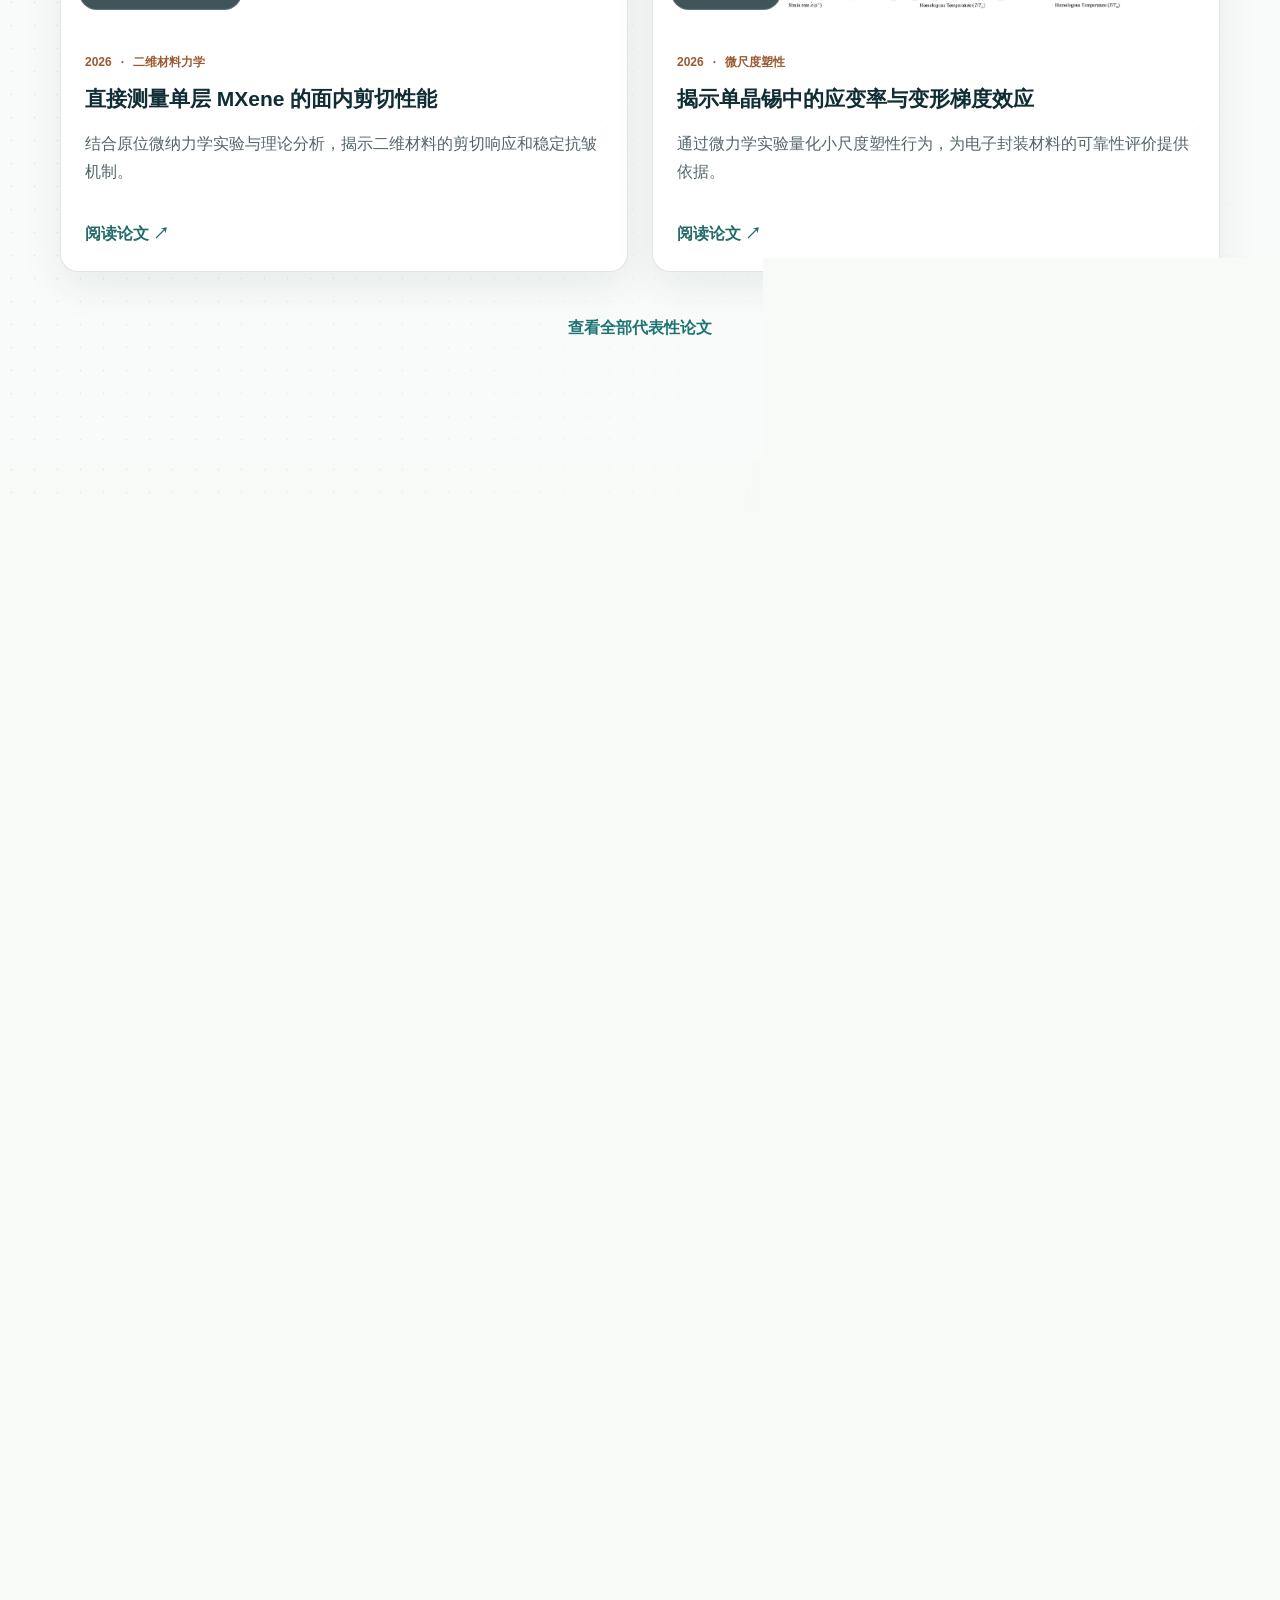
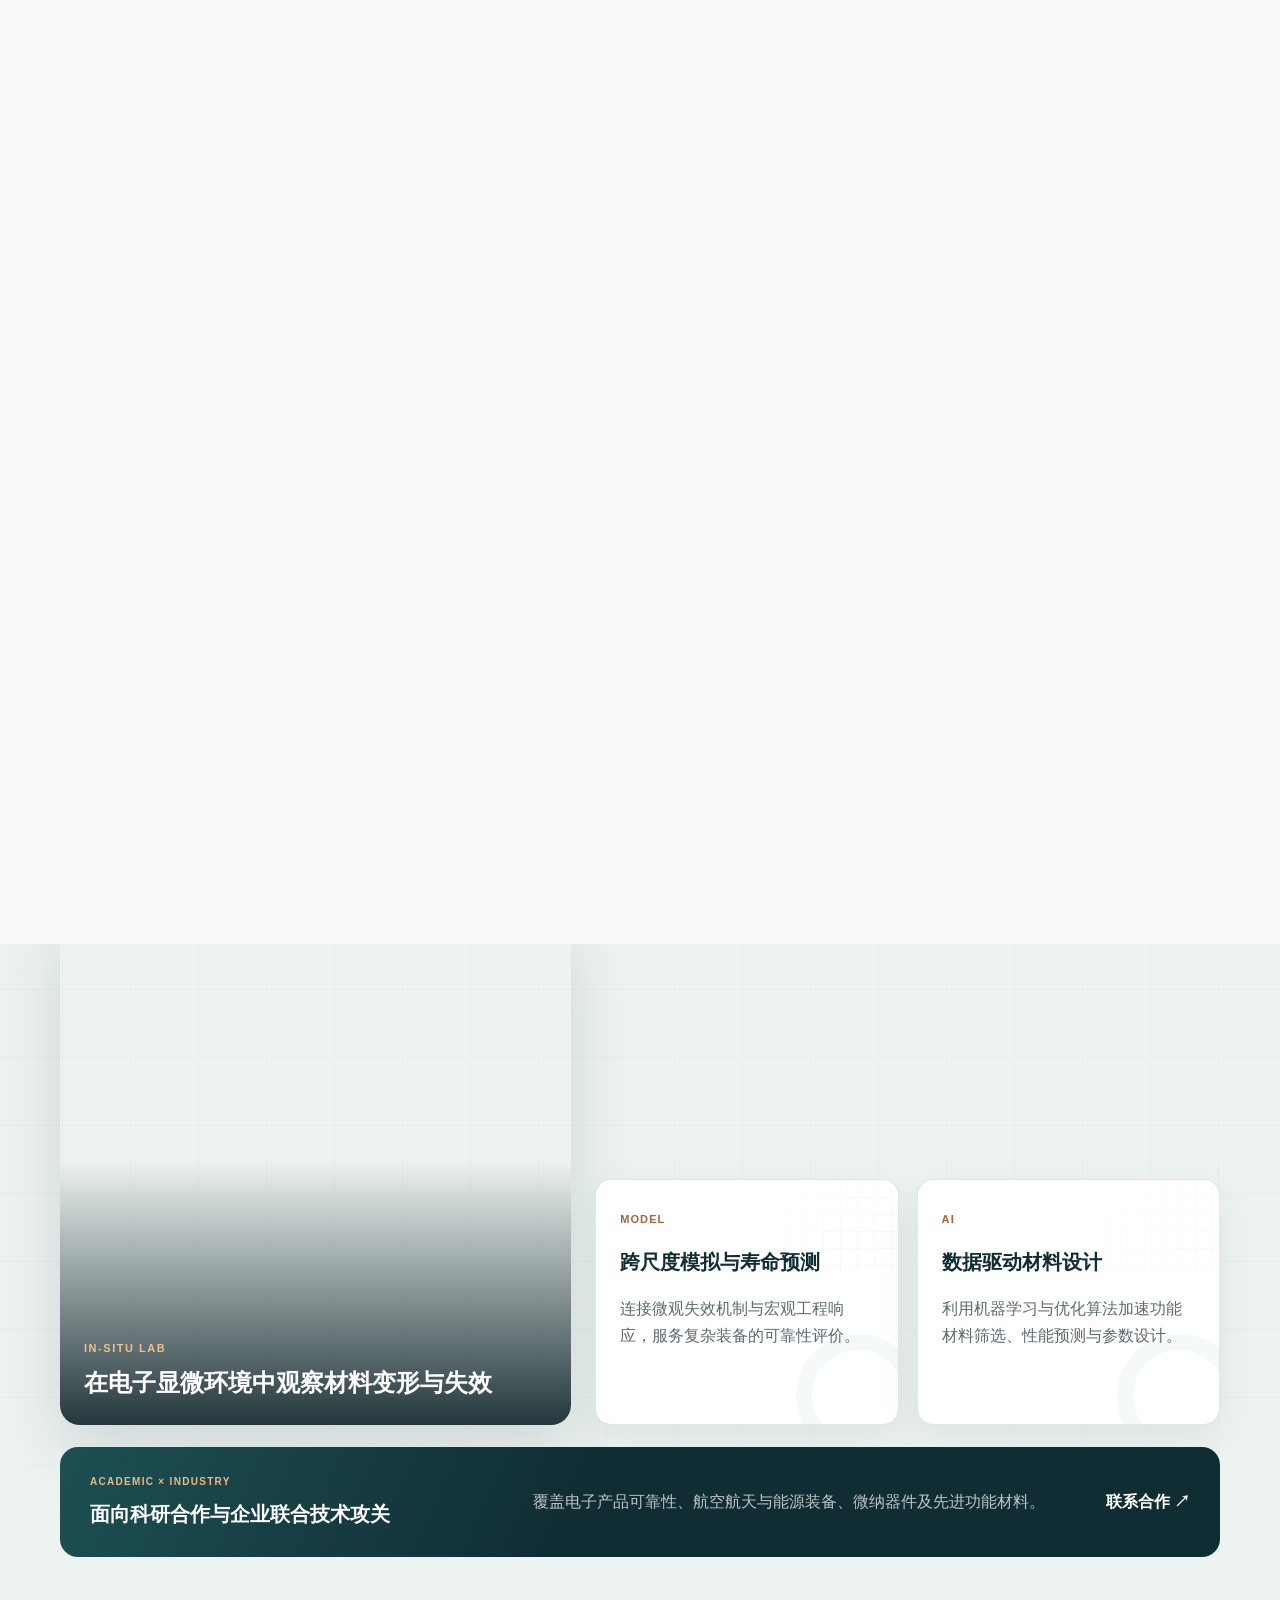
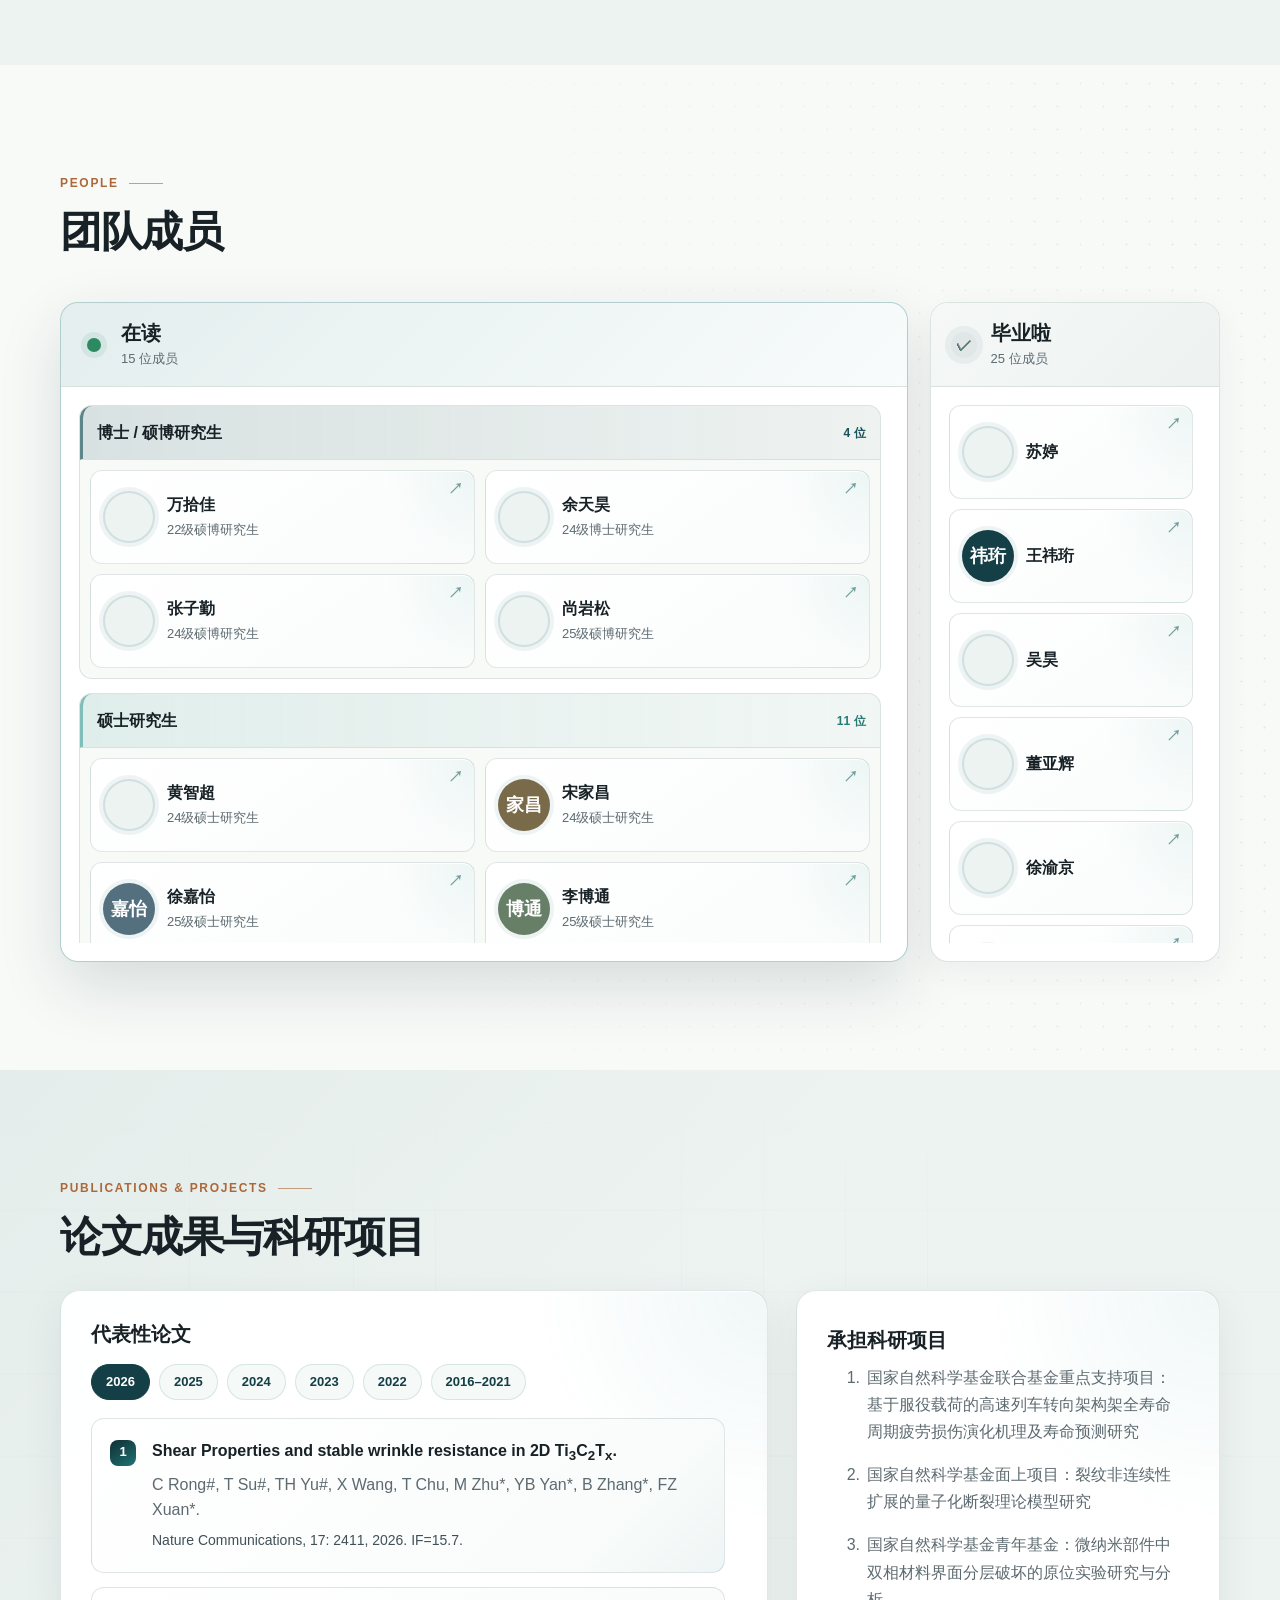
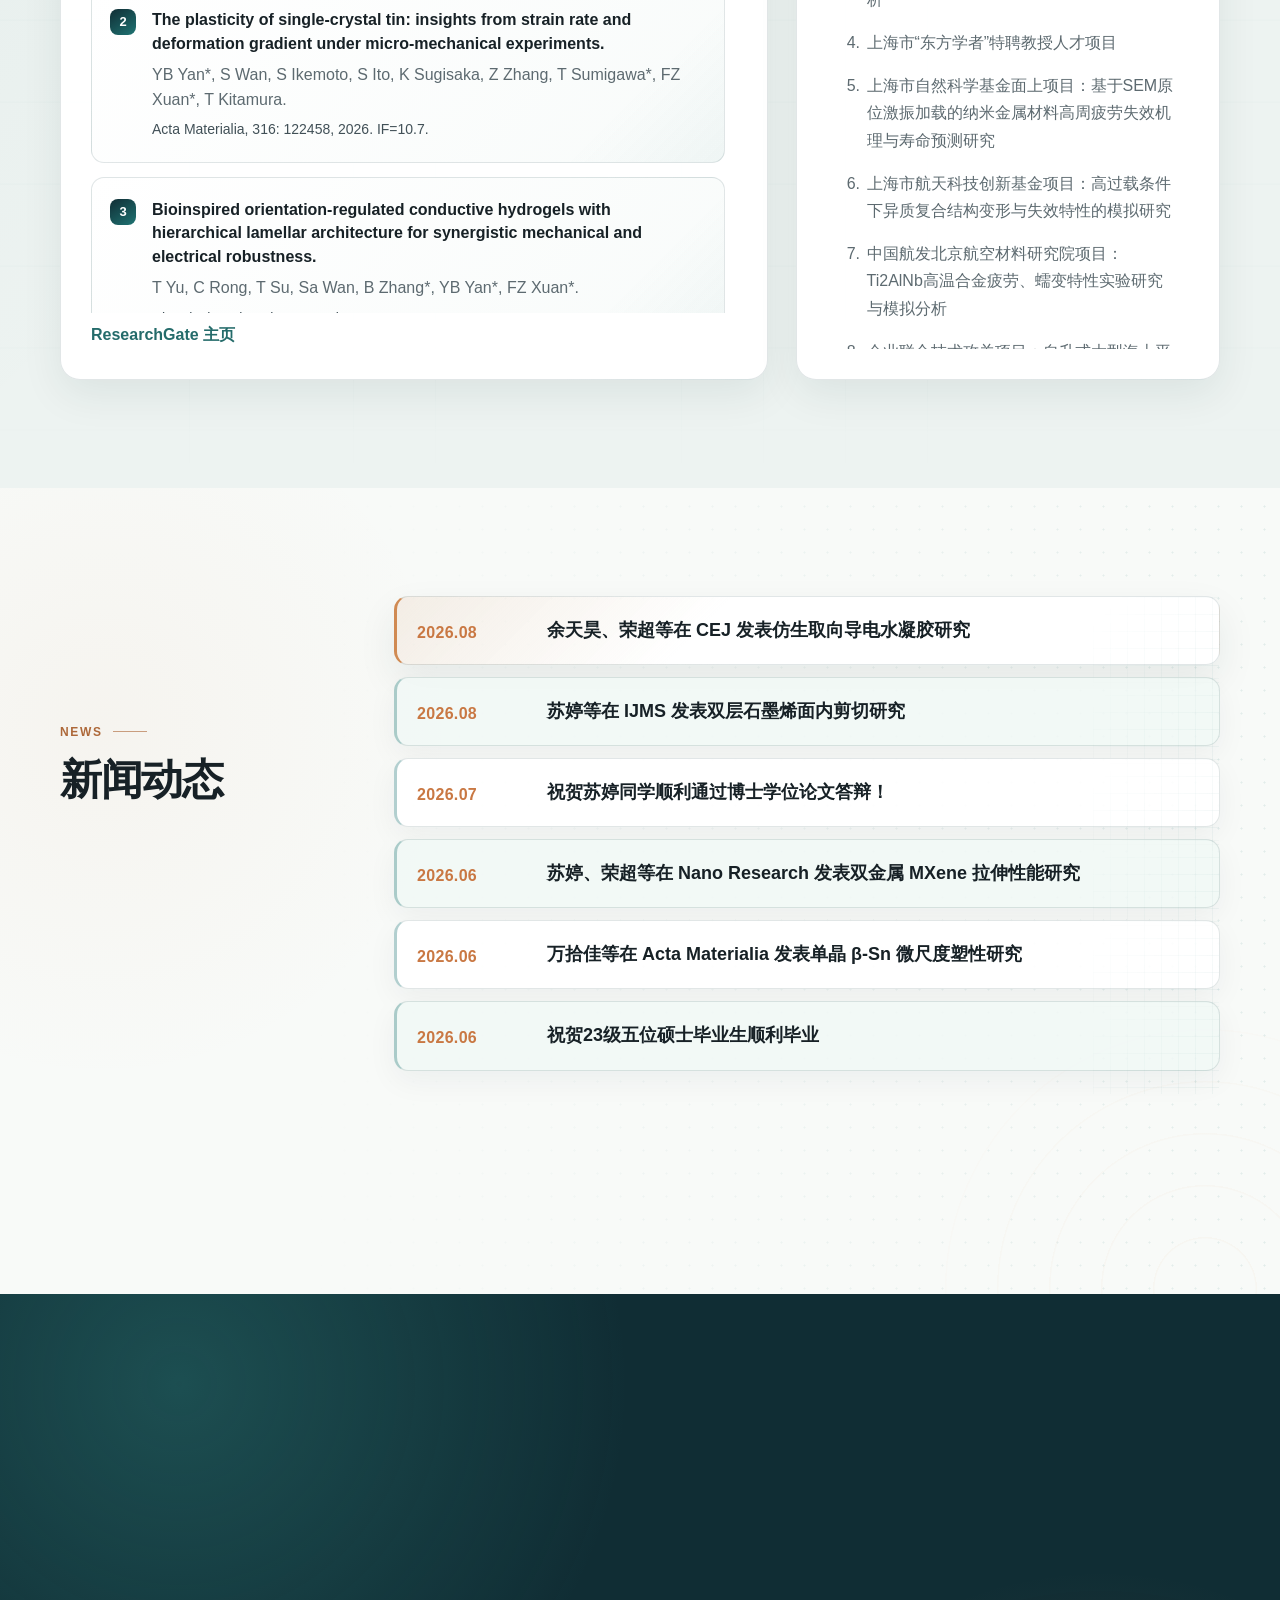
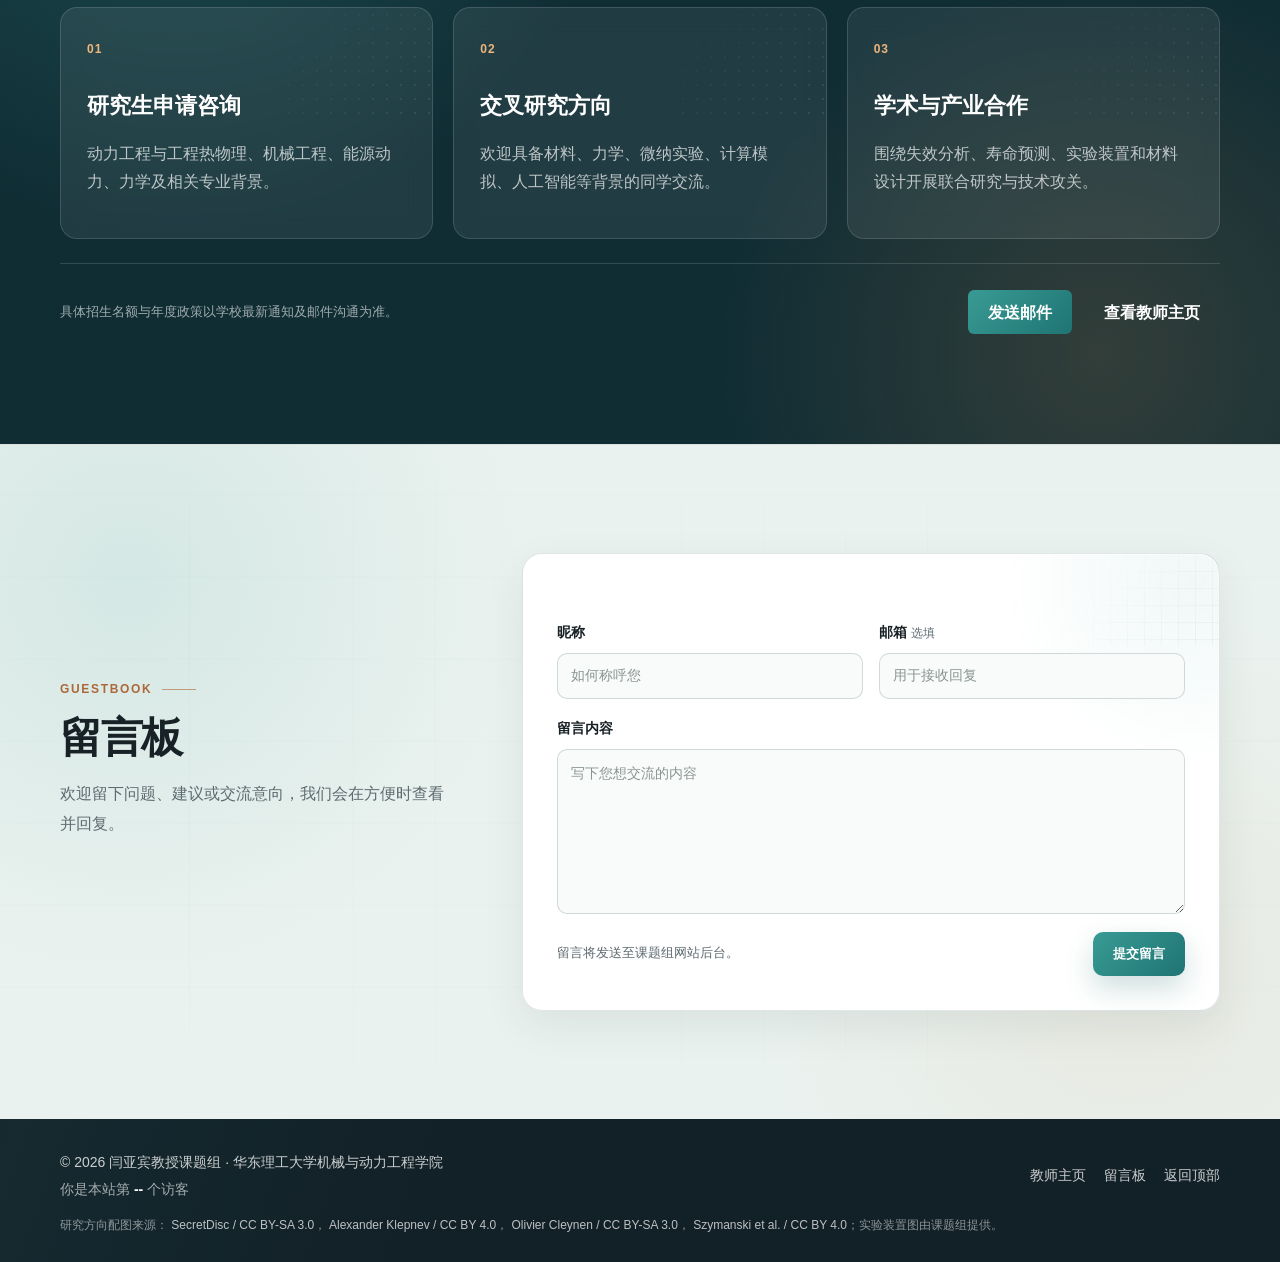
==== commit 047ea2d9: "Add files via upload" ====
--- a/index.html
+++ b/index.html
@@ -1344,9 +1344,9 @@
       <small aria-hidden="true">TOP</small>
     </button>
 
-    <script src="./team-data.js?v=20260910contact"></script>
+    <script src="./team-data.js?v=20260910photos2"></script>
     <script async src="https://busuanzi.ibruce.info/busuanzi/2.3/busuanzi.pure.mini.js"></script>
-    <script src="./script.js?v=20260910career"></script>
+    <script src="./script.js?v=20260910photos"></script>
     <script src="./script-v2.js?v=20260730particles2"></script>
   </body>
 </html>
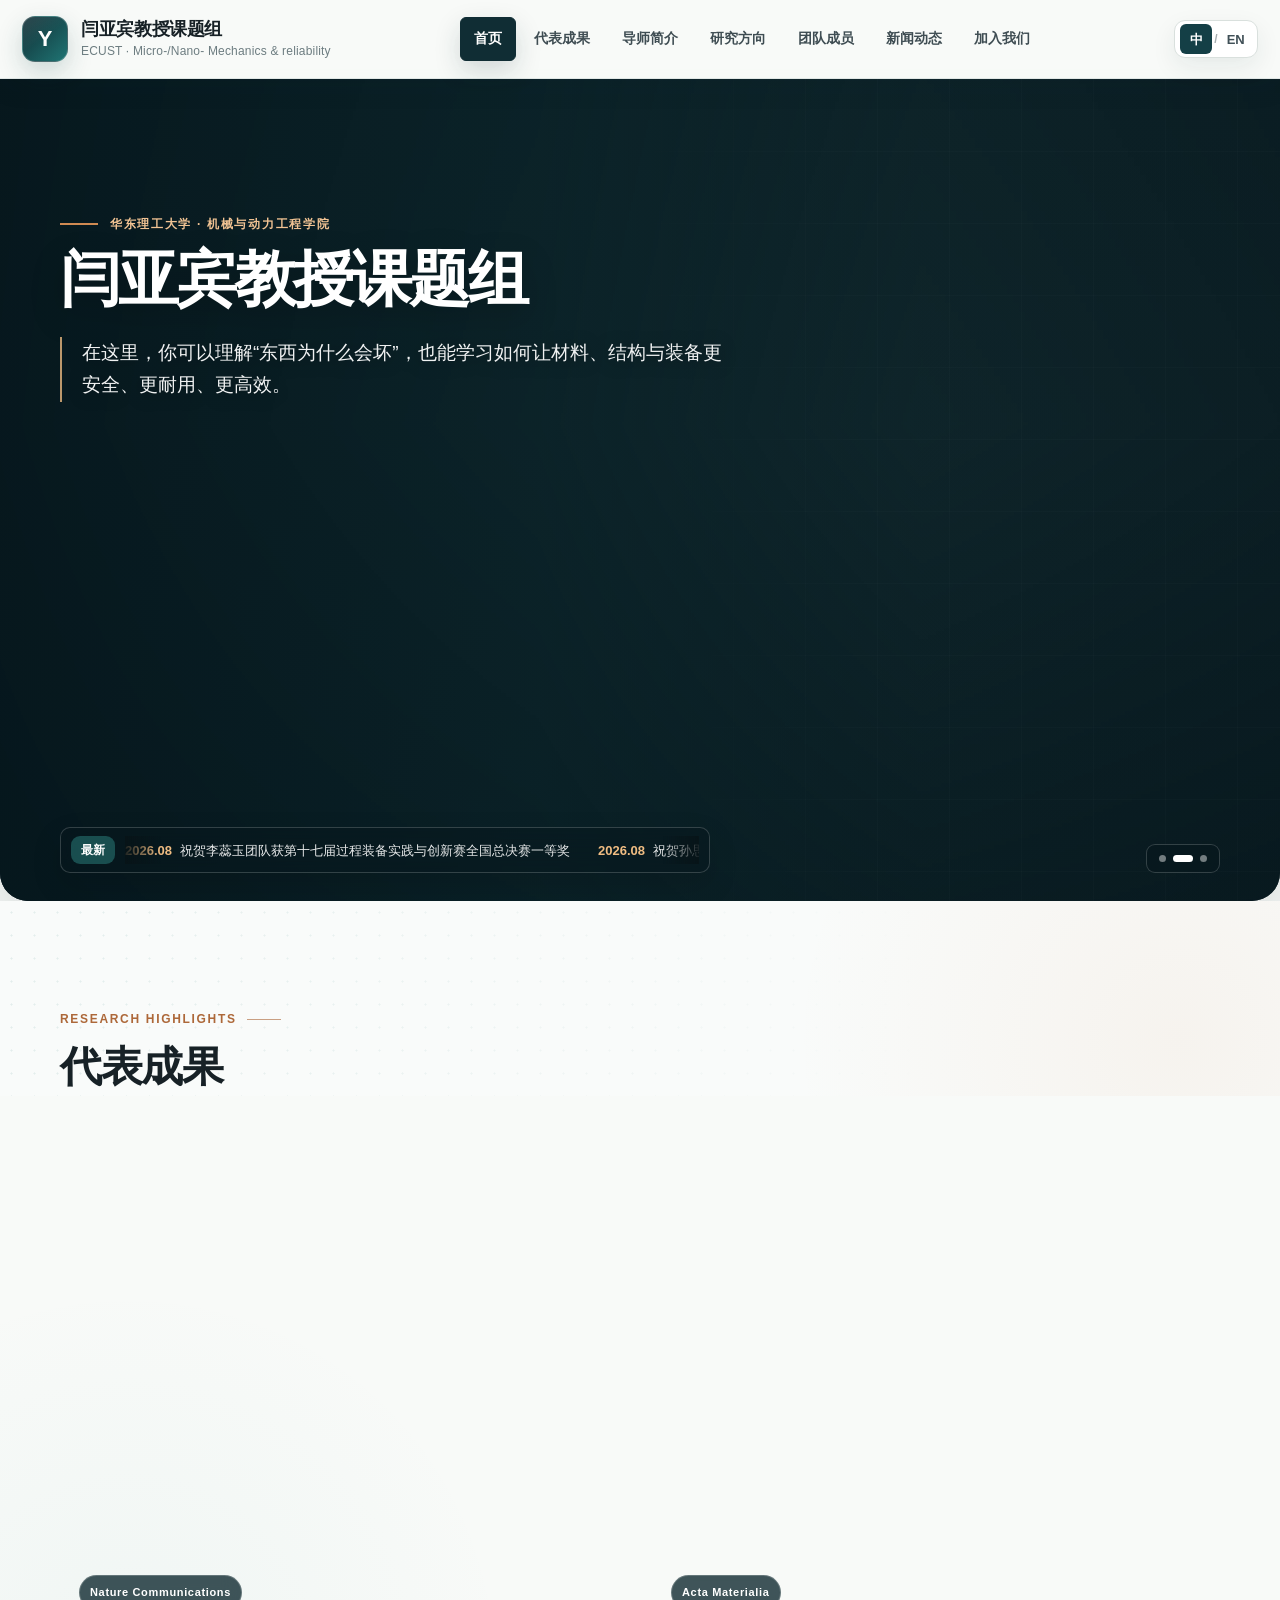
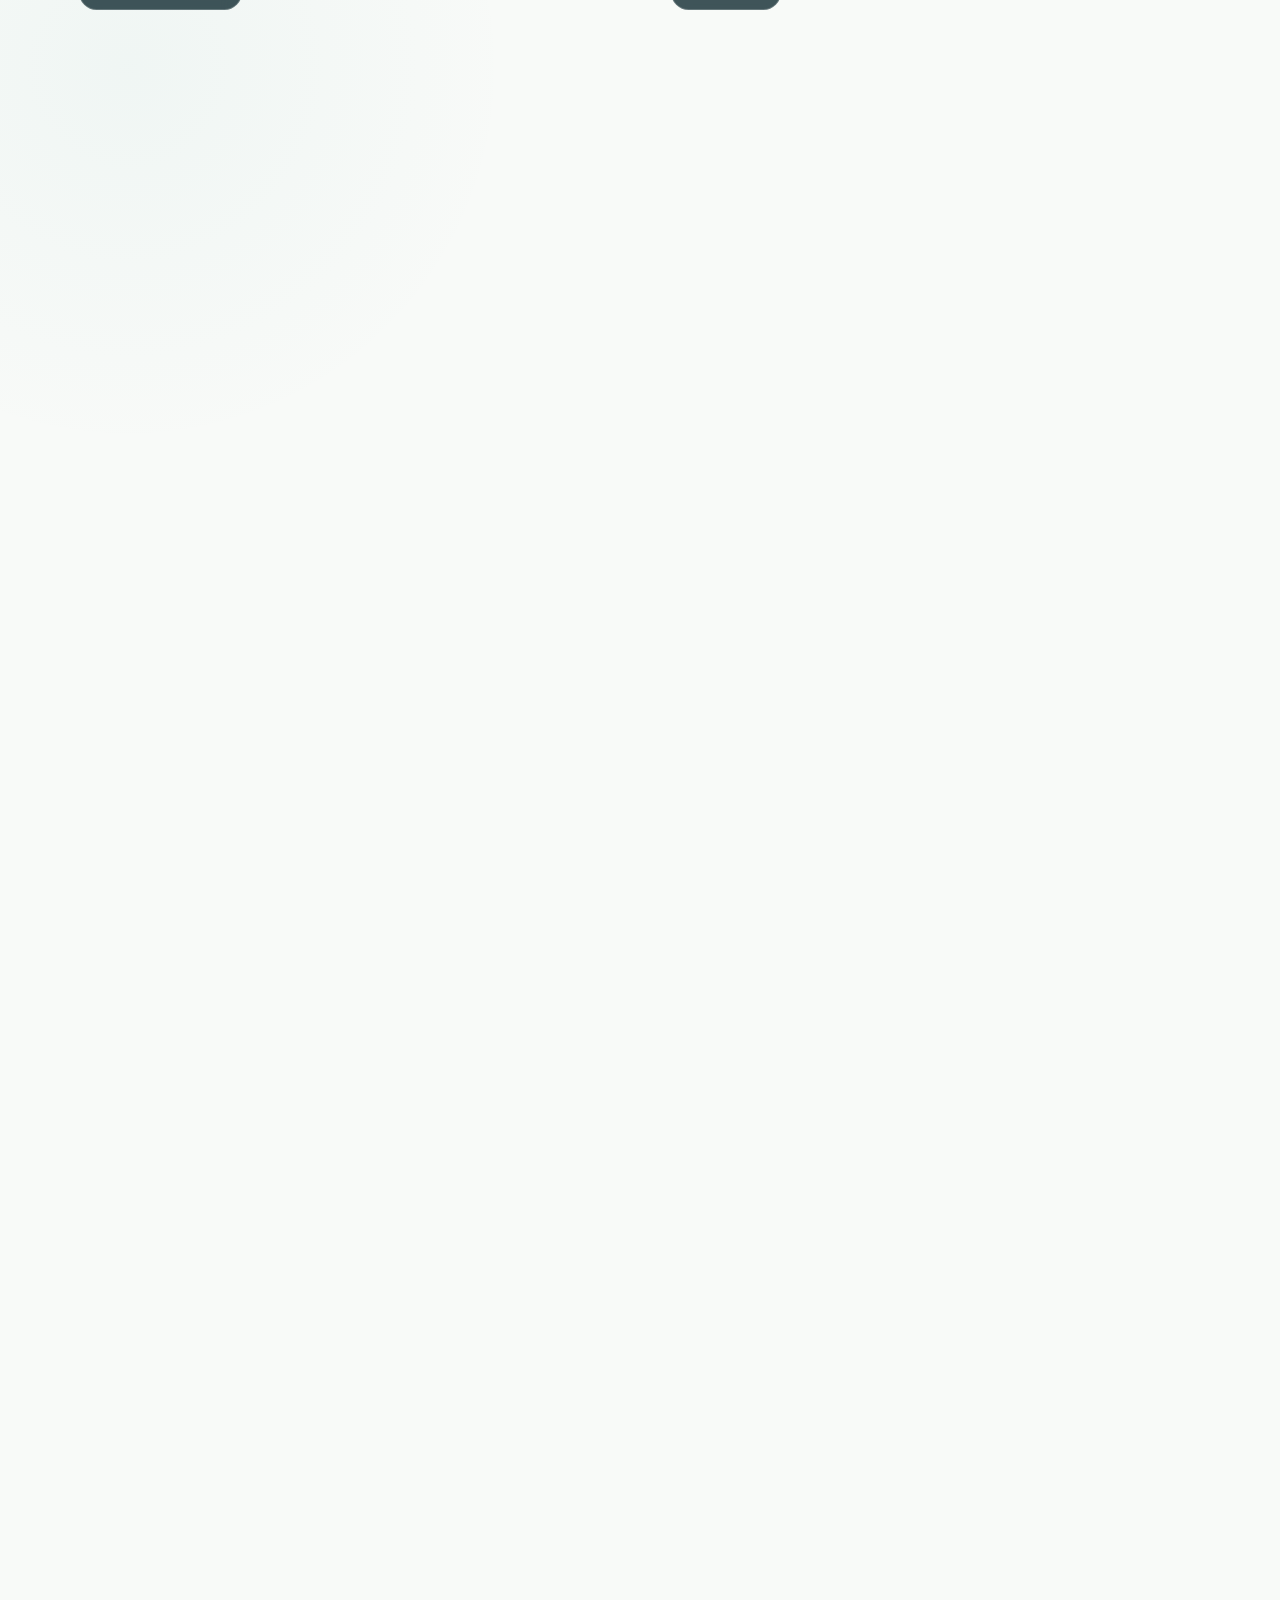
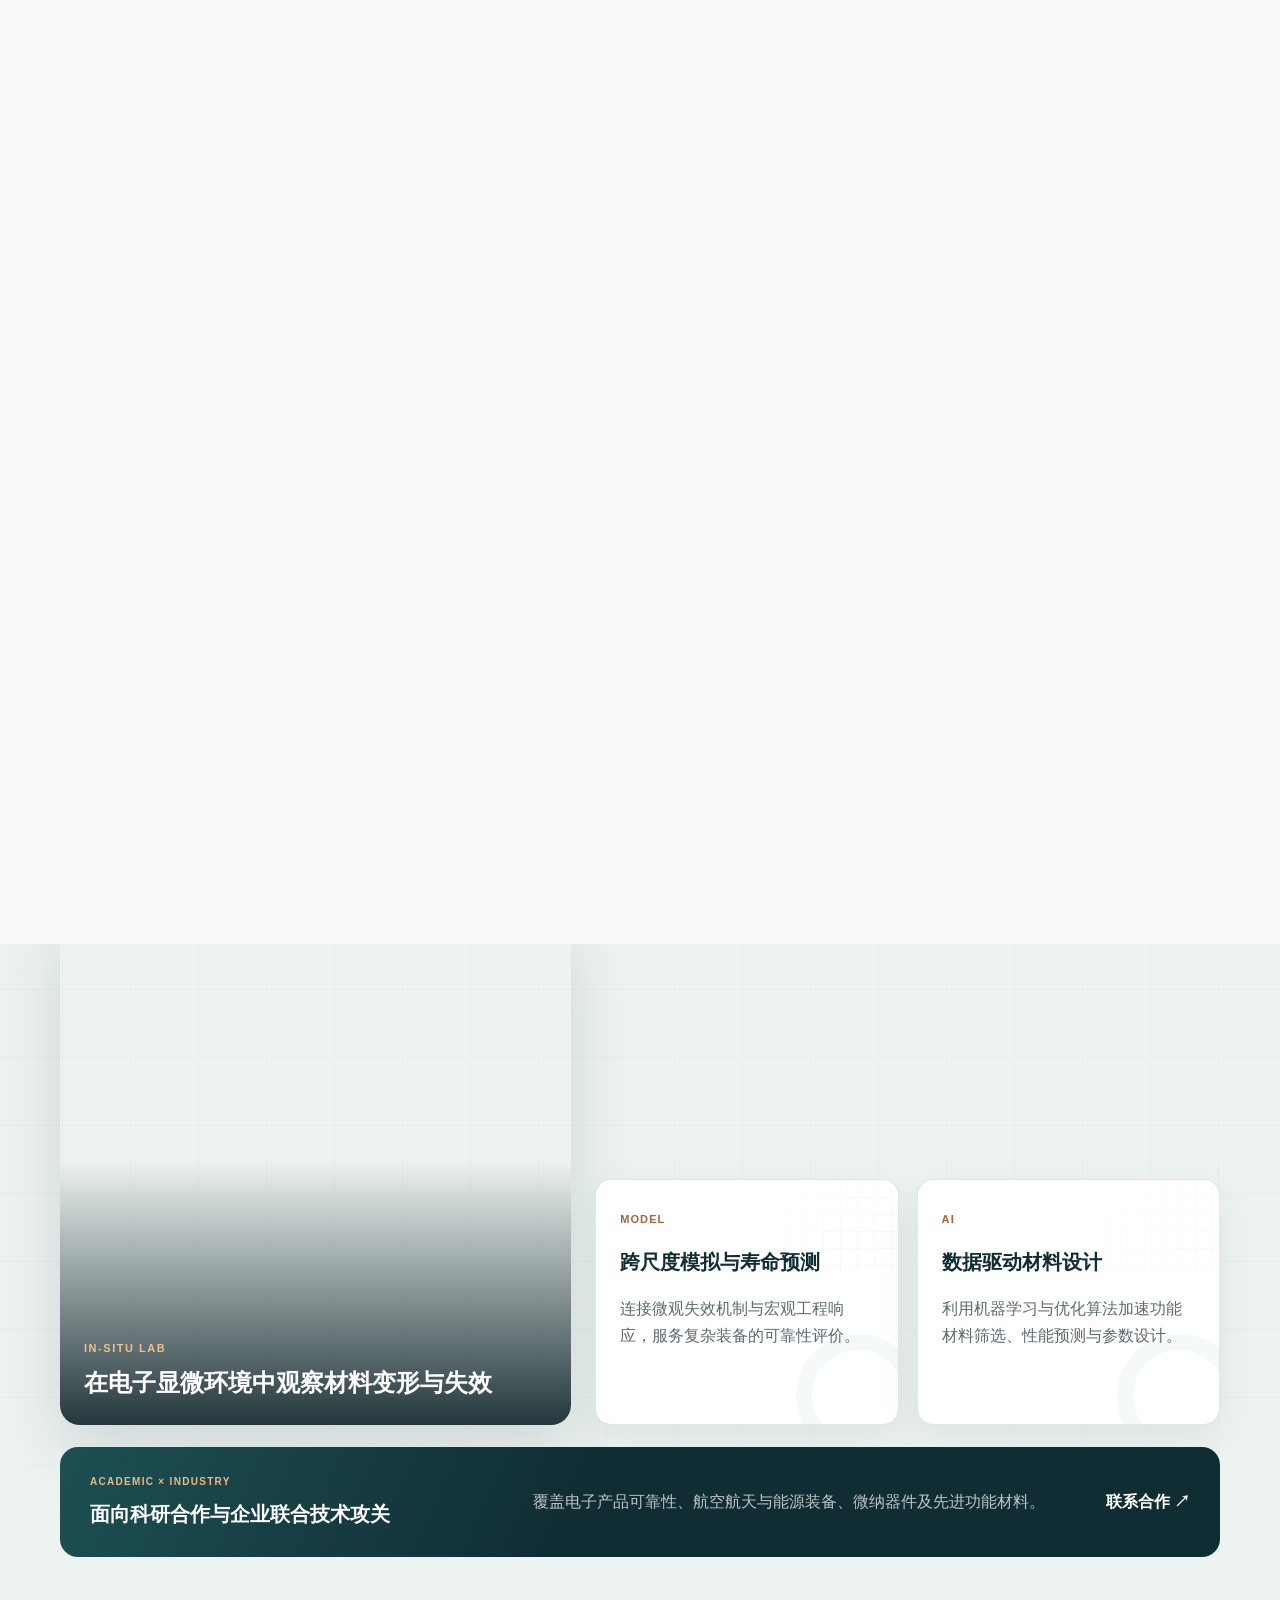
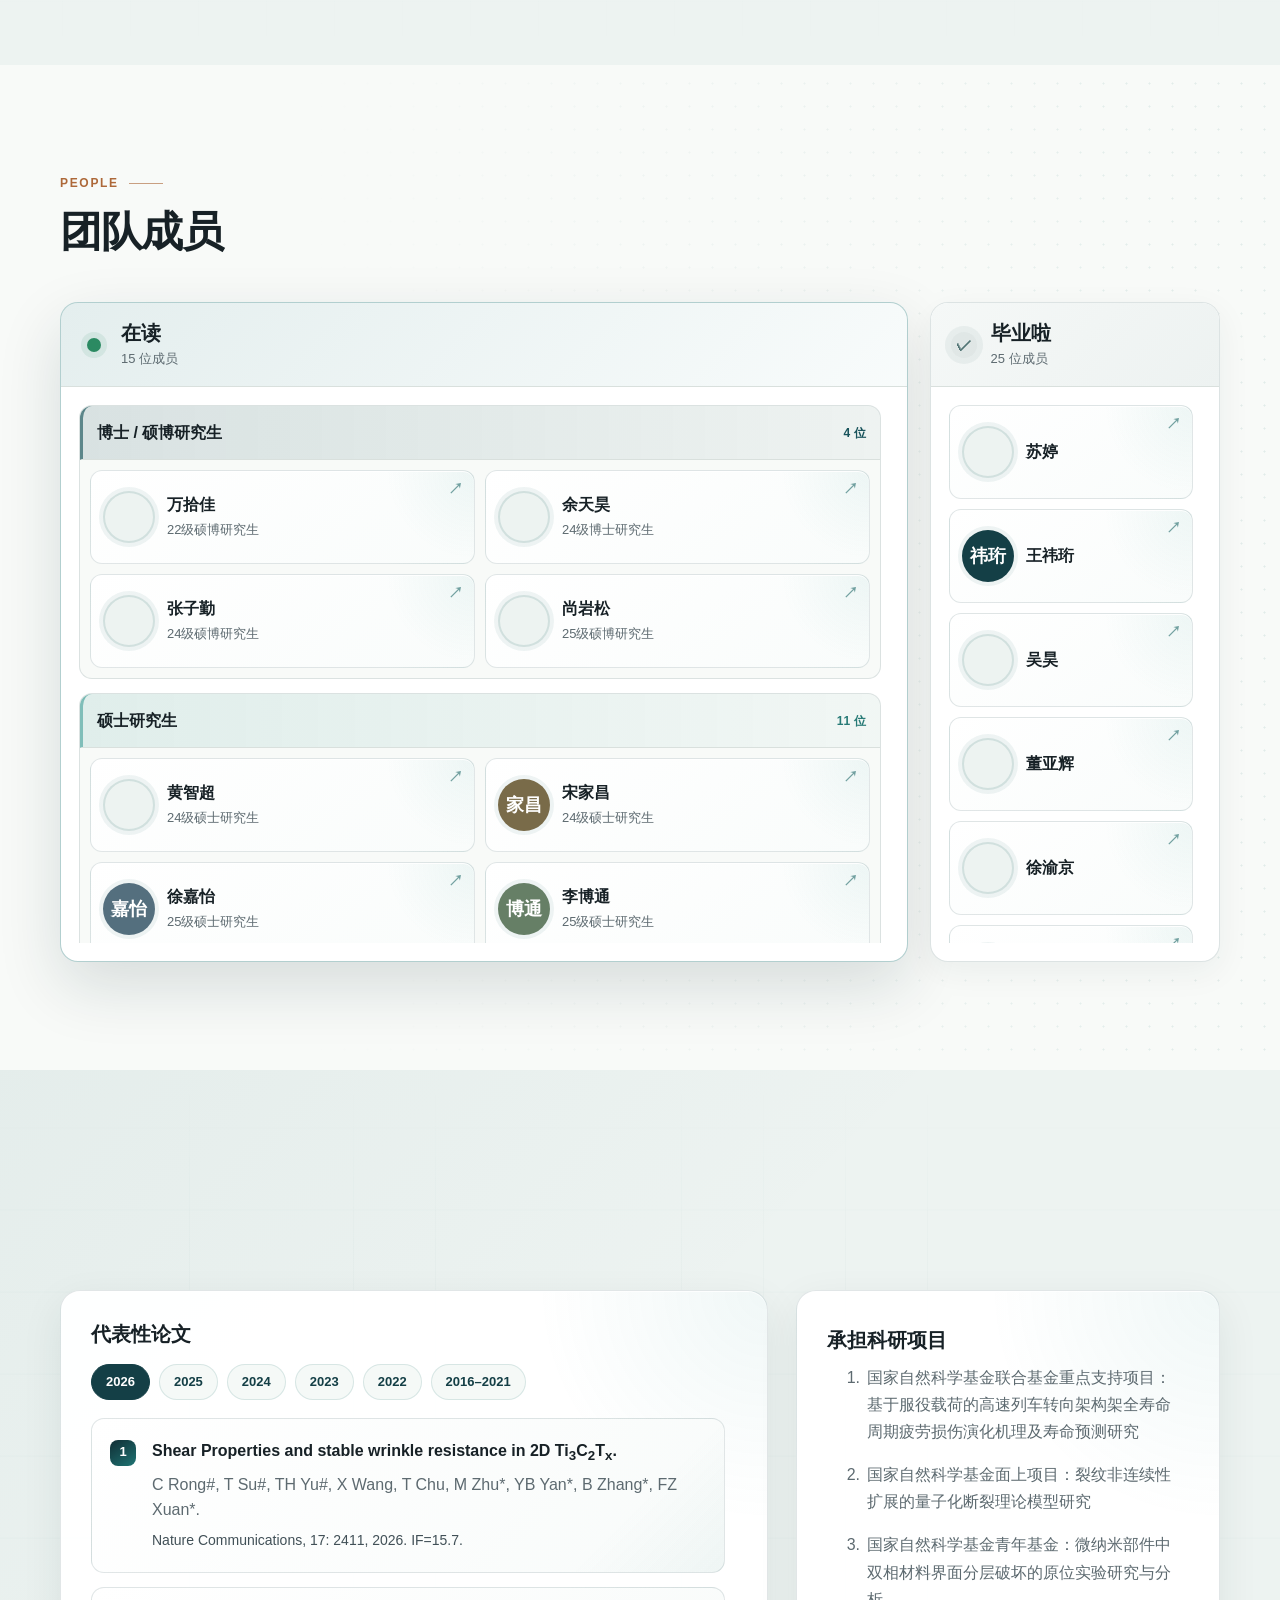
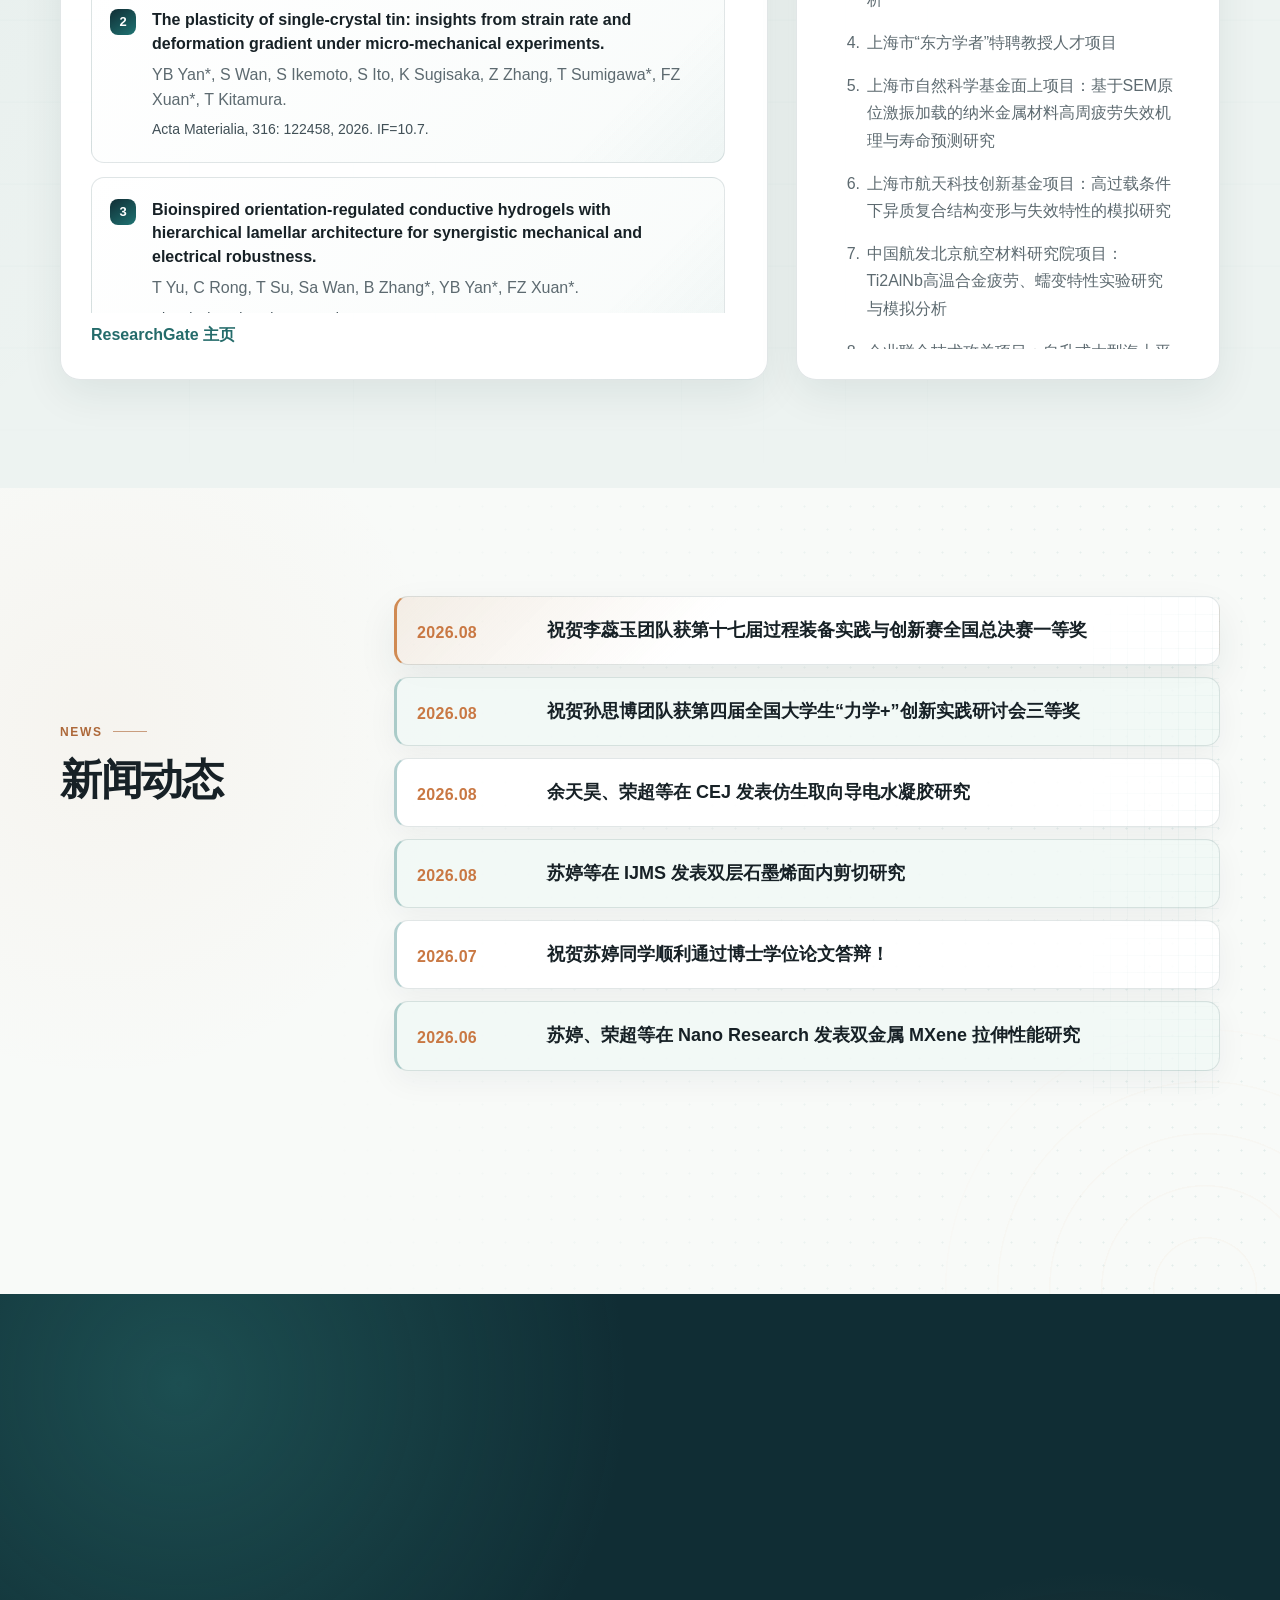
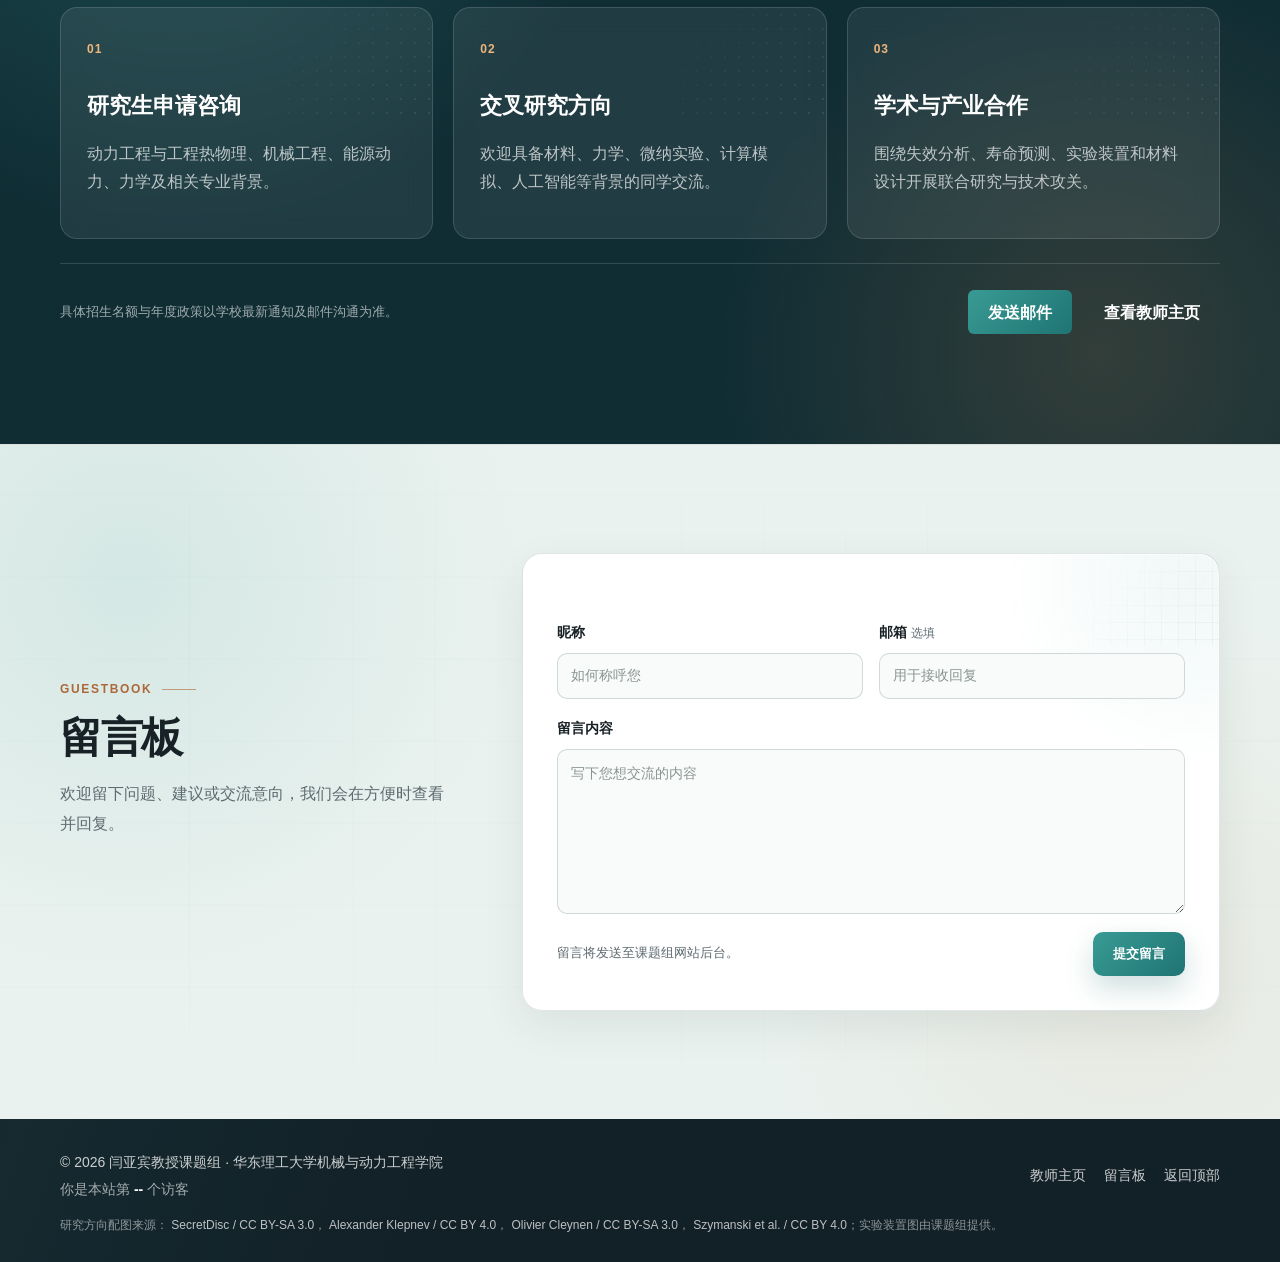
==== commit 7e8b7228: "Add files via upload" ====
--- a/index.html
+++ b/index.html
@@ -689,6 +689,14 @@
           <div class="news-list reveal" id="news-list" data-news-list>
             <article>
               <time datetime="2026-08">2026.08</time>
+              <button class="news-card-button" type="button" data-news-modal-open="#process-equipment-award-modal"><span><strong>祝贺李蕊玉团队获第十七届过程装备实践与创新赛全国总决赛一等奖</strong></span></button>
+            </article>
+            <article>
+              <time datetime="2026-08">2026.08</time>
+              <button class="news-card-button" type="button" data-news-modal-open="#mechanics-plus-award-modal"><span><strong>祝贺孙思博团队获第四届全国大学生“力学+”创新实践研讨会三等奖</strong></span></button>
+            </article>
+            <article>
+              <time datetime="2026-08">2026.08</time>
               <button class="news-card-button" type="button" data-news-modal-open="#cej-hydrogel-news-modal">
                 <span>
                   <strong>余天昊、荣超等在 CEJ 发表仿生取向导电水凝胶研究</strong>
@@ -799,6 +807,29 @@
           </div>
         </div>
       </section>
+
+      <div class="news-modal" id="process-equipment-award-modal" data-news-modal hidden>
+        <div class="news-modal-backdrop" data-news-modal-close></div>
+        <section class="news-modal-panel" role="dialog" aria-modal="true" aria-labelledby="process-equipment-award-modal-title">
+          <button class="news-modal-close" type="button" data-news-modal-close aria-label="关闭新闻弹窗">×</button>
+          <div class="news-modal-header"><time datetime="2026-08">2026.08</time><h3 id="process-equipment-award-modal-title">祝贺李蕊玉团队获第十七届过程装备实践与创新赛全国总决赛一等奖</h3><p>2026年8月，本科生李蕊玉等同学凭借作品“微纳智测——微纳米材料力学实验测试装置”，在2026年中国大学生机械工程创新创意大赛第十七届过程装备实践与创新赛全国总决赛中获一等奖。指导教师为王晓媛、闫亚宾。</p></div>
+          <div class="news-modal-body"><p>作品面向微纳米材料的力学测试需求，将精密机械设计、实验测试与智能控制相结合，探索小型化、集成化测试装置的设计与实现，为观察材料微观变形、研究力学行为提供实验工具。</p>
+<p>此次获奖是同学们将课堂知识应用于工程实践的一次重要收获。祝贺获奖同学与指导教师，期待团队继续在实验装置研发与工程创新中取得进步！</p></div>
+          <div class="paper-detail-figure"><img data-src="./assets/process-equipment-2026-group.png?v=20260911" alt="第十七届过程装备实践与创新赛全国总决赛参赛师生合影" loading="lazy" decoding="async" /><p>第十七届过程装备实践与创新赛全国总决赛参赛师生合影</p></div>
+        </section>
+      </div>
+
+      <div class="news-modal" id="mechanics-plus-award-modal" data-news-modal hidden>
+        <div class="news-modal-backdrop" data-news-modal-close></div>
+        <section class="news-modal-panel" role="dialog" aria-modal="true" aria-labelledby="mechanics-plus-award-modal-title">
+          <button class="news-modal-close" type="button" data-news-modal-close aria-label="关闭新闻弹窗">×</button>
+          <div class="news-modal-header"><time datetime="2026-08">2026.08</time><h3 id="mechanics-plus-award-modal-title">祝贺孙思博团队获第四届全国大学生“力学+”创新实践研讨会三等奖</h3><p>2026年8月，本科生孙思博等同学凭借“微纳智测”项目，在第四届全国大学生“力学+”创新实践研讨会中获三等奖。项目聚焦微纳米材料力学原位实验测试装置，由闫亚宾、王晓媛老师指导。</p></div>
+          <div class="news-modal-body"><p>项目围绕微纳力学测试的“原位化、多模态、智能化”需求，结合扫描电子显微镜观测与精密加载，让材料变形与失效过程能够与力学响应同步研究。</p>
+<p>技术方案包括“智寻、智动、智感”三个模块：通过自动对中与聚焦辅助试样定位和观测；结合宏观快速定位、压电驱动与柔性传动实现精密加载；集成压痕、划痕、拉压、剪切等测试模式，并探索力热耦合与多通道同步数据采集。</p>
+<p>从装置设计到实物展示，同学们将力学知识、机构设计与实验方法融入创新实践，展现了面向科研需求开展工程探索的能力。祝贺团队取得佳绩！</p></div>
+          <div class="paper-detail-figure"><img data-src="./assets/mechanics-plus-2026-group.jpg?v=20260911" alt="孙思博等同学与指导教师在项目海报前合影" loading="lazy" decoding="async" /><p>孙思博等同学与指导教师在项目海报前合影</p></div><div class="paper-detail-figure"><img data-src="./assets/mechanics-plus-2026-demo.jpg?v=20260911" alt="团队讨论微纳米材料力学实验测试装置" loading="lazy" decoding="async" /><p>团队讨论微纳米材料力学实验测试装置</p></div>
+        </section>
+      </div>
 
       <div class="news-modal" id="cej-hydrogel-news-modal" data-news-modal hidden>
         <div class="news-modal-backdrop" data-news-modal-close></div>
@@ -1344,9 +1375,9 @@
       <small aria-hidden="true">TOP</small>
     </button>
 
-    <script src="./team-data.js?v=20260910photos2"></script>
+    <script src="./team-data.js?v=20260911"></script>
     <script async src="https://busuanzi.ibruce.info/busuanzi/2.3/busuanzi.pure.mini.js"></script>
-    <script src="./script.js?v=20260910photos"></script>
+    <script src="./script.js?v=20260911awards3"></script>
     <script src="./script-v2.js?v=20260730particles2"></script>
   </body>
 </html>
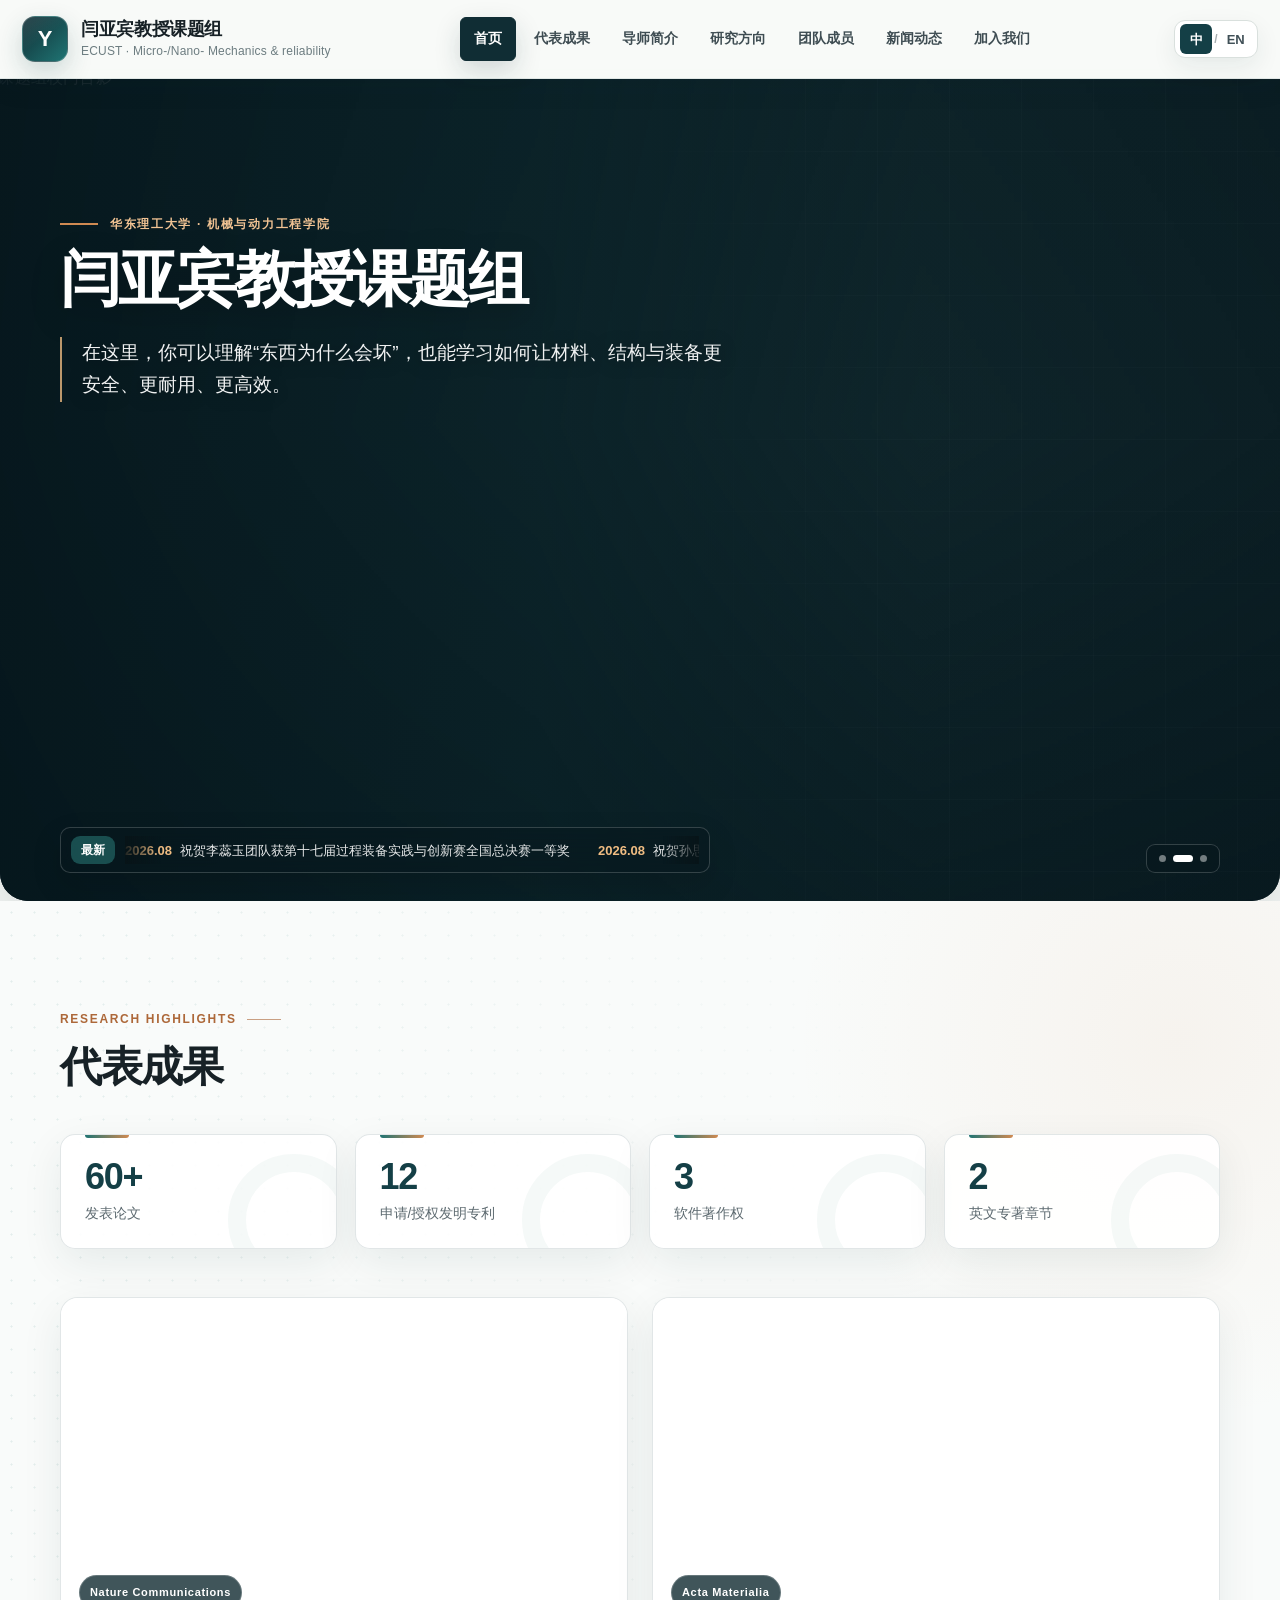
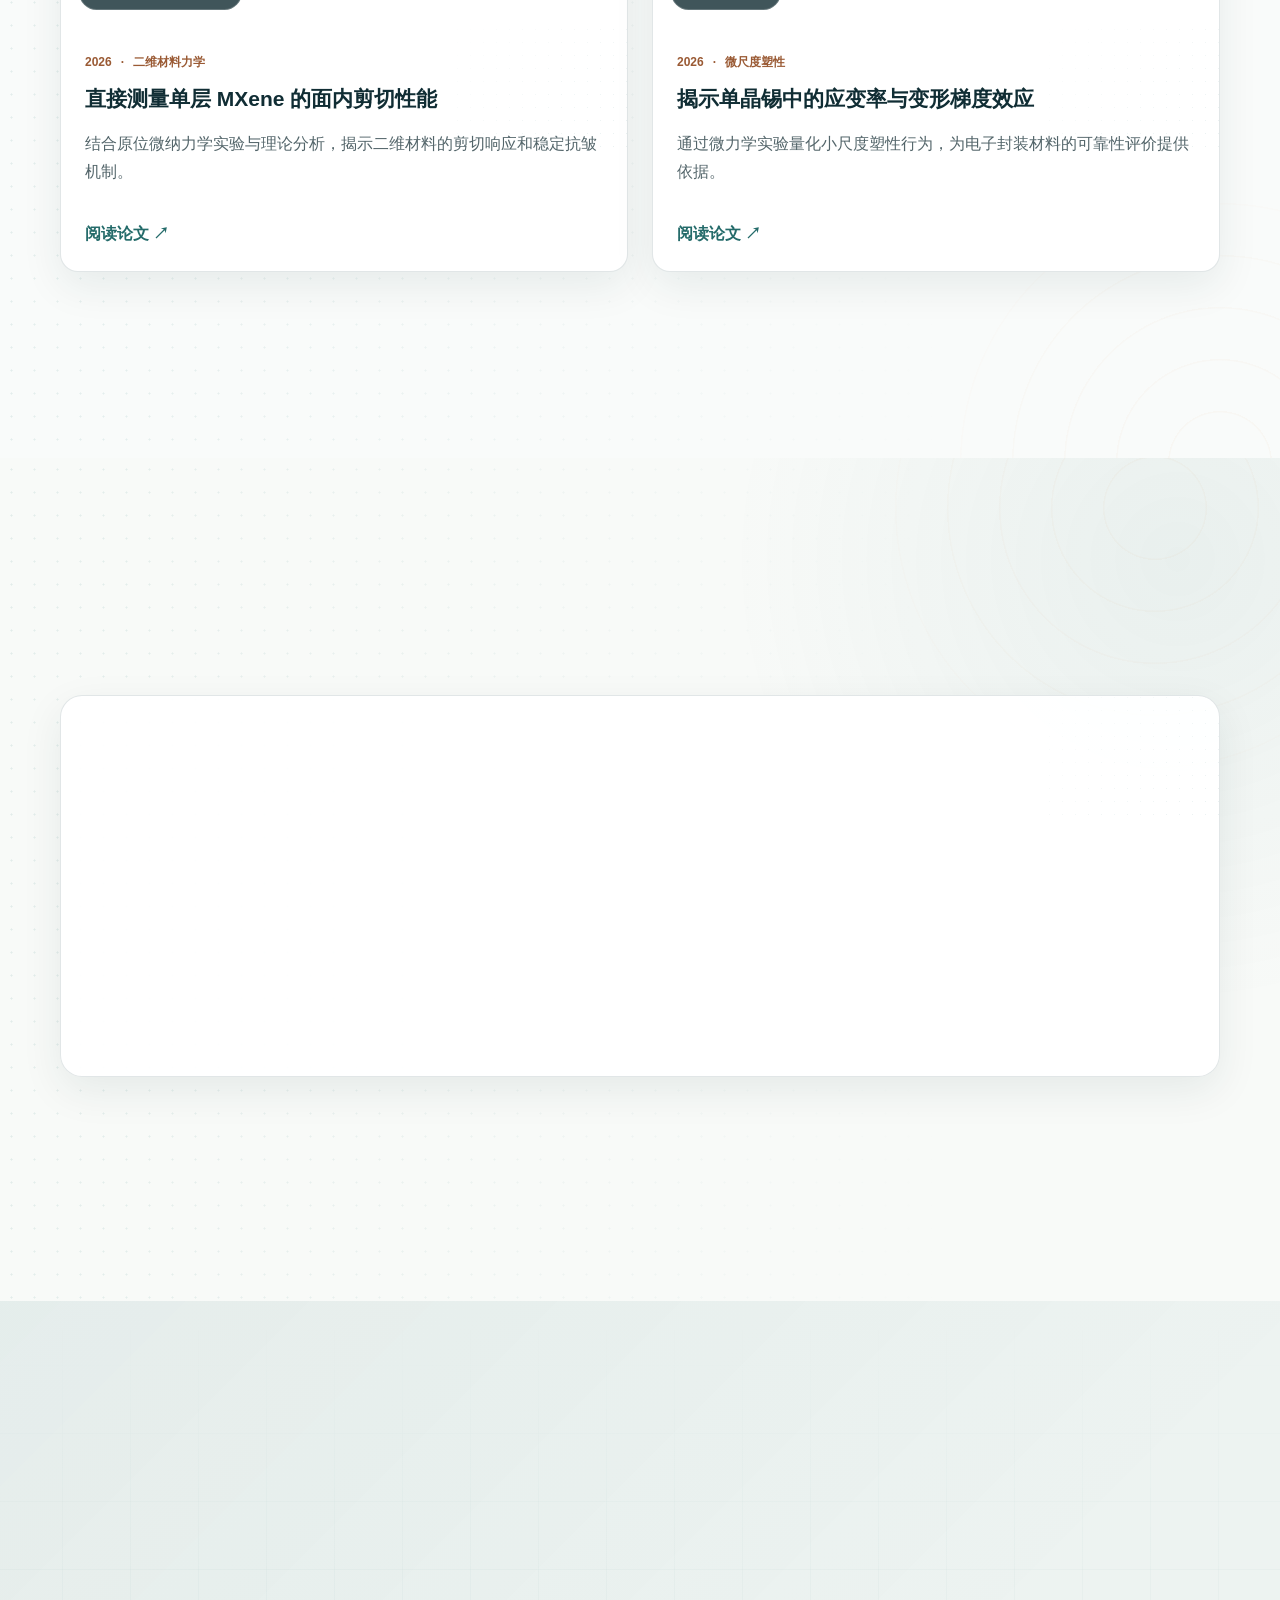
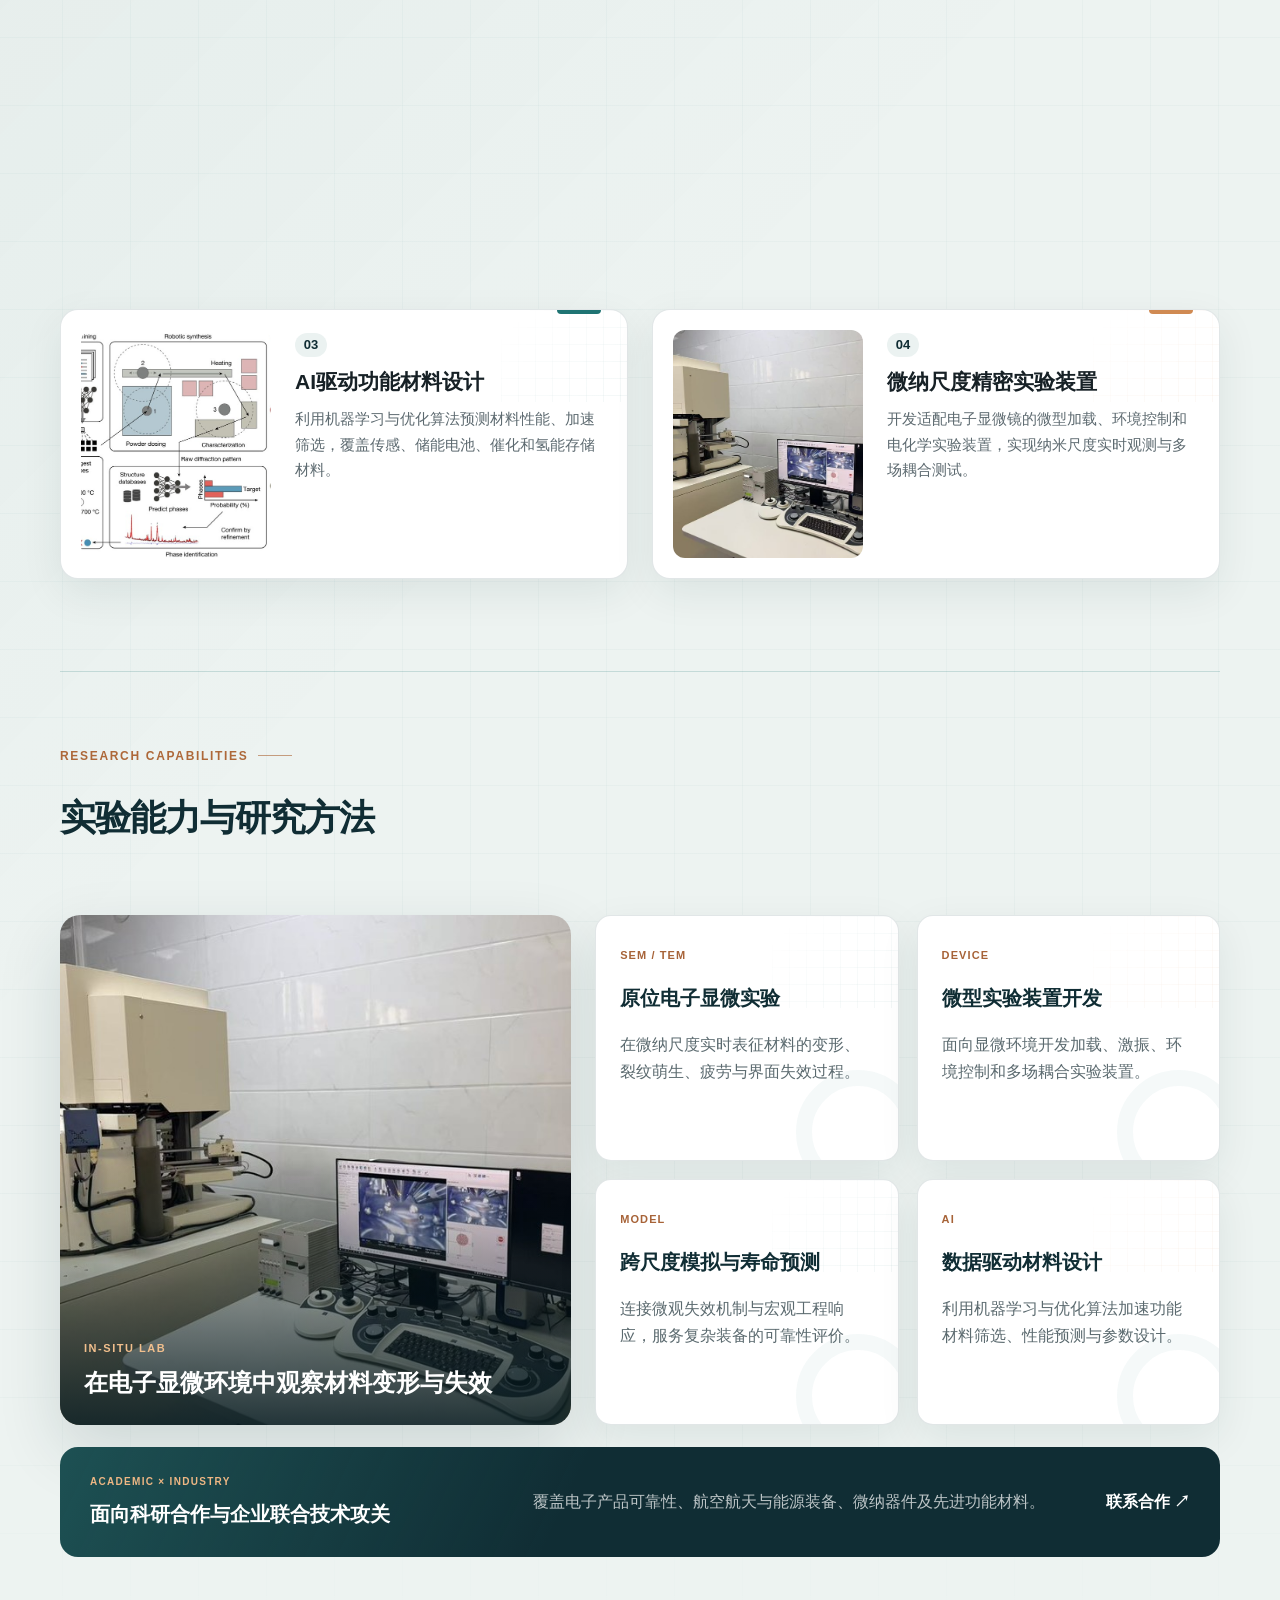
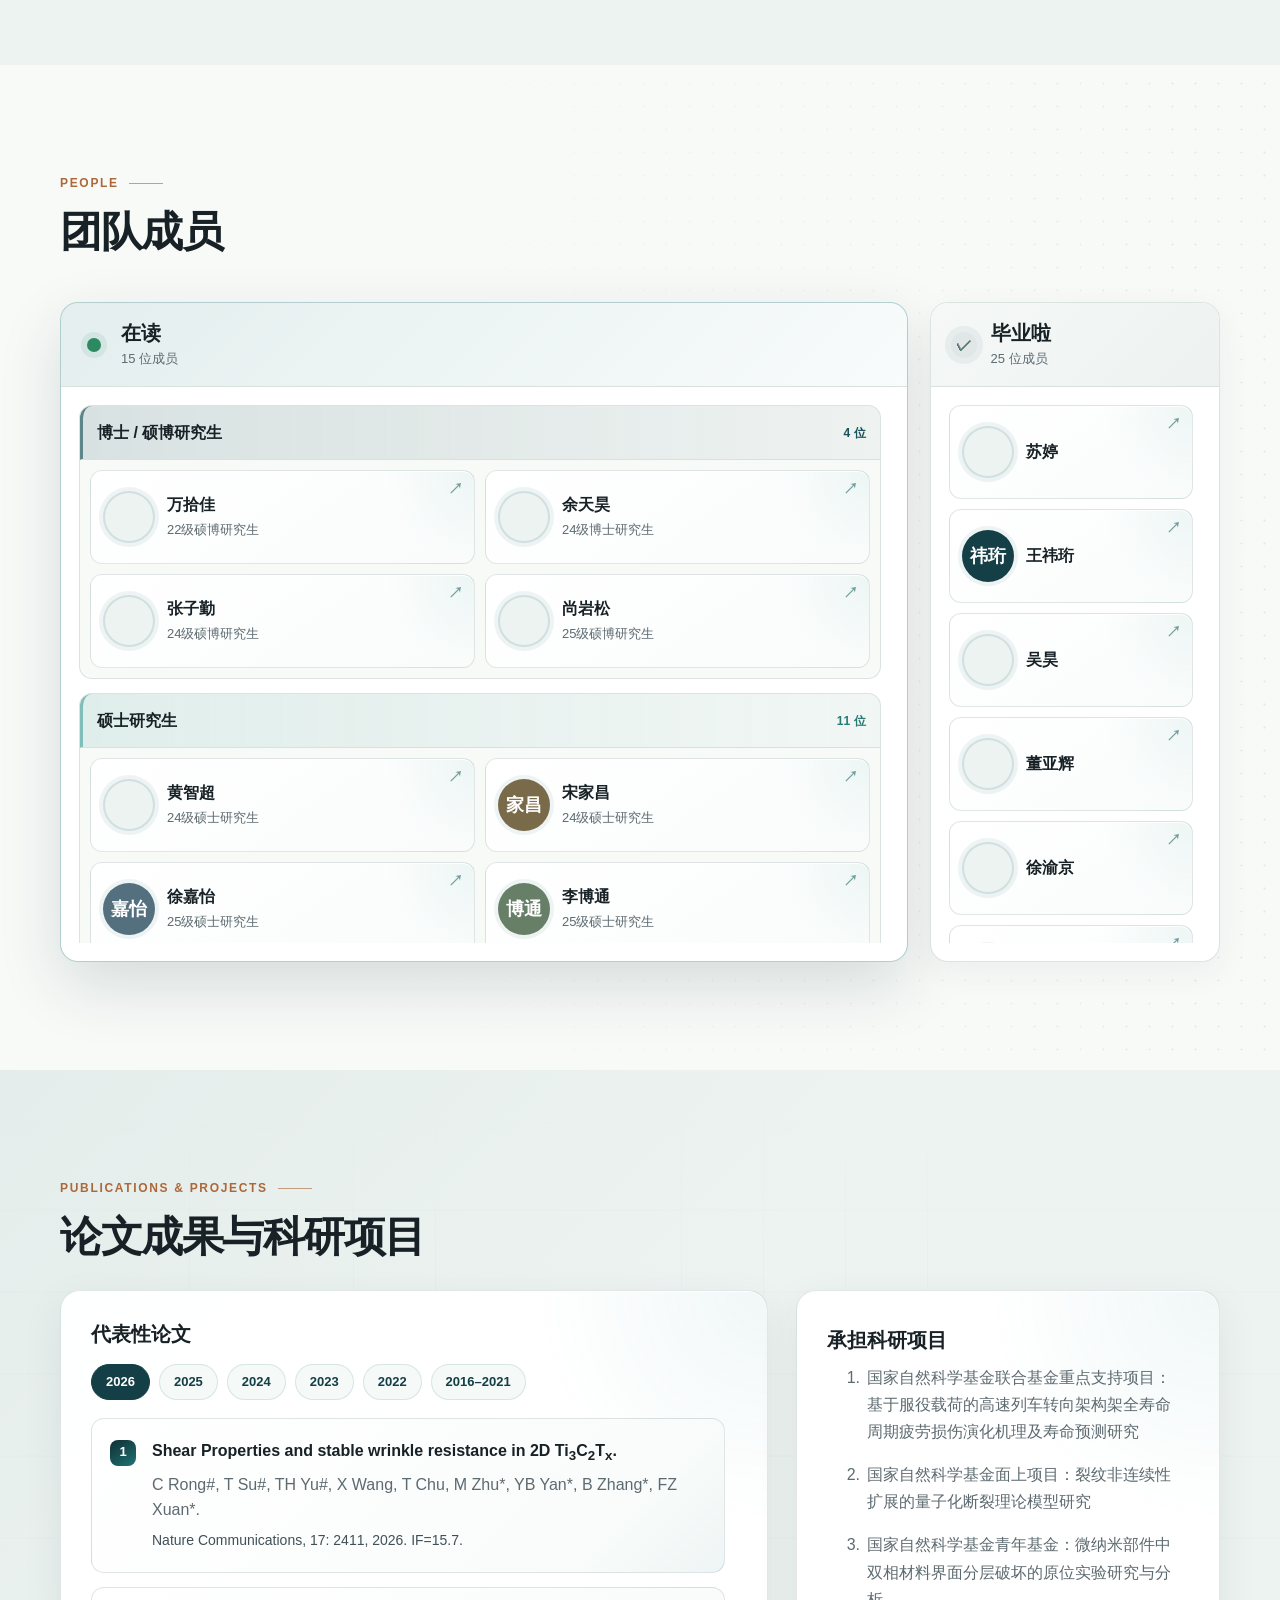
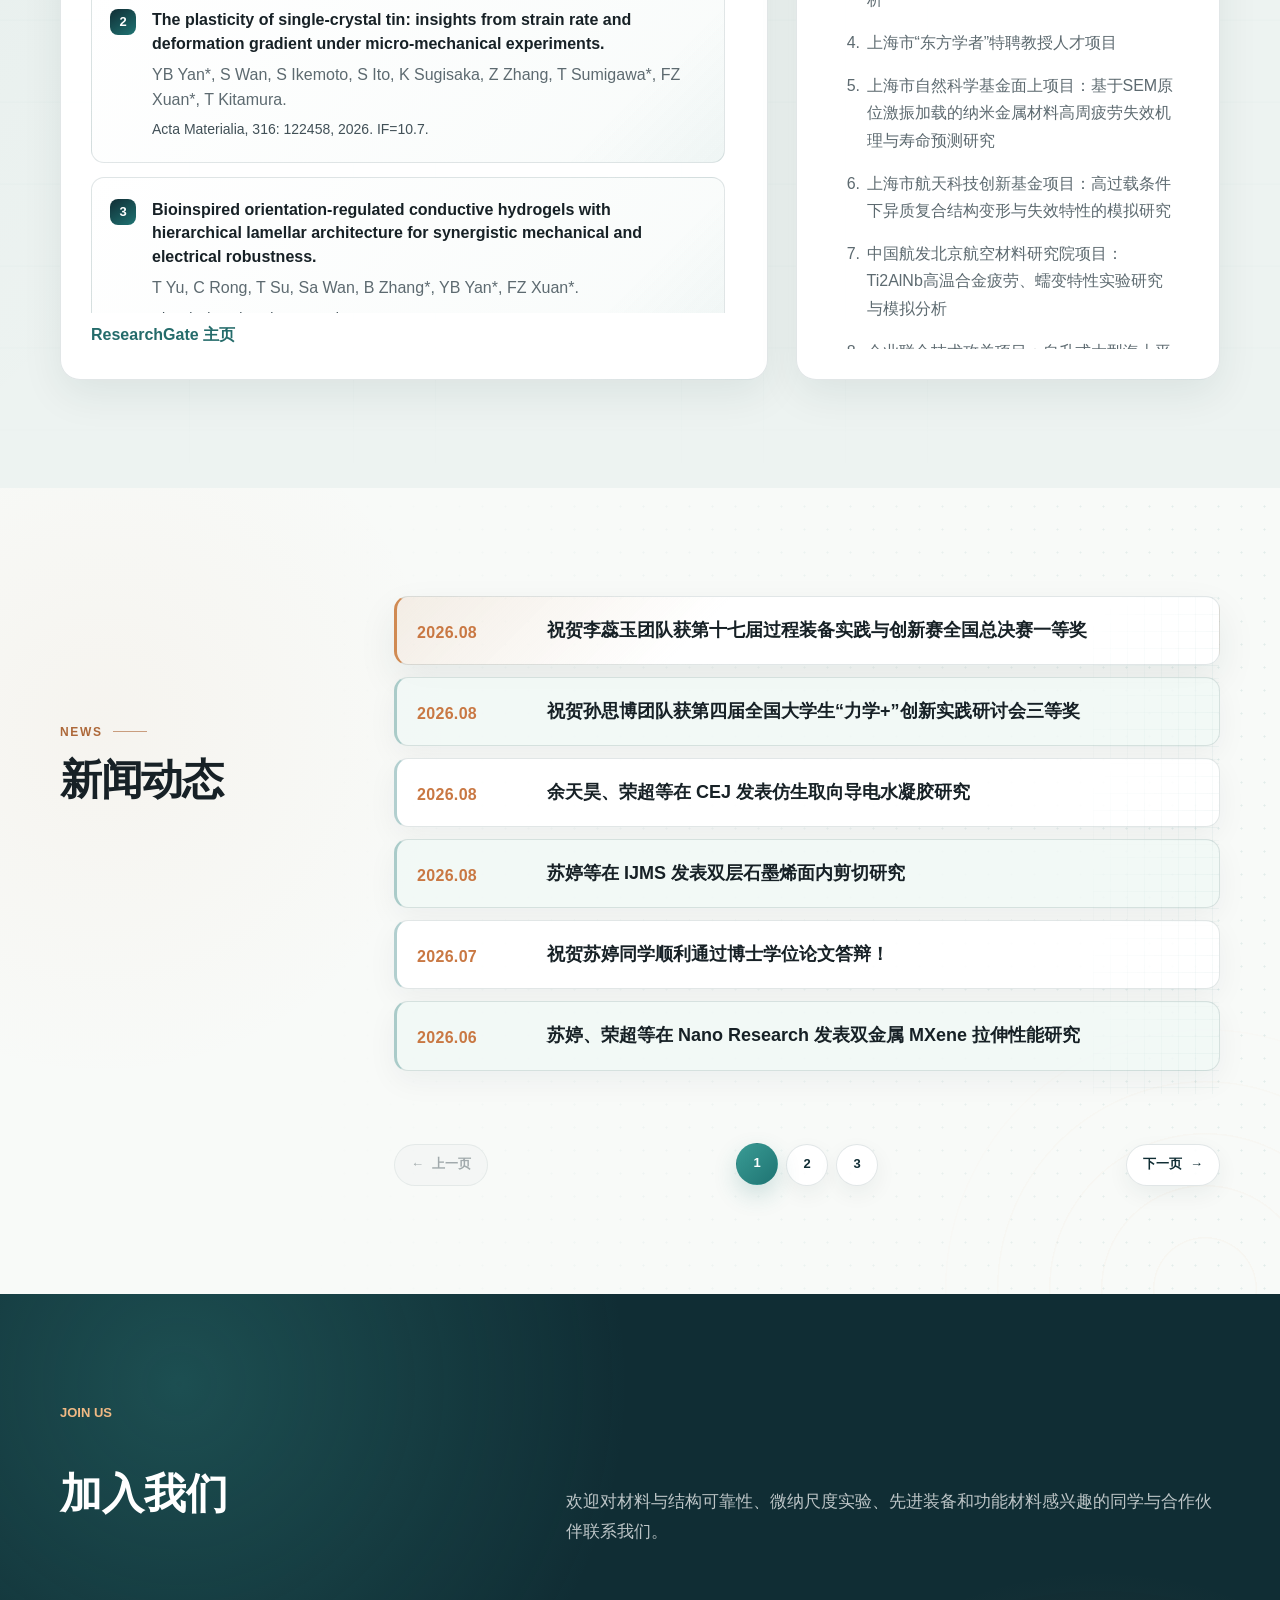
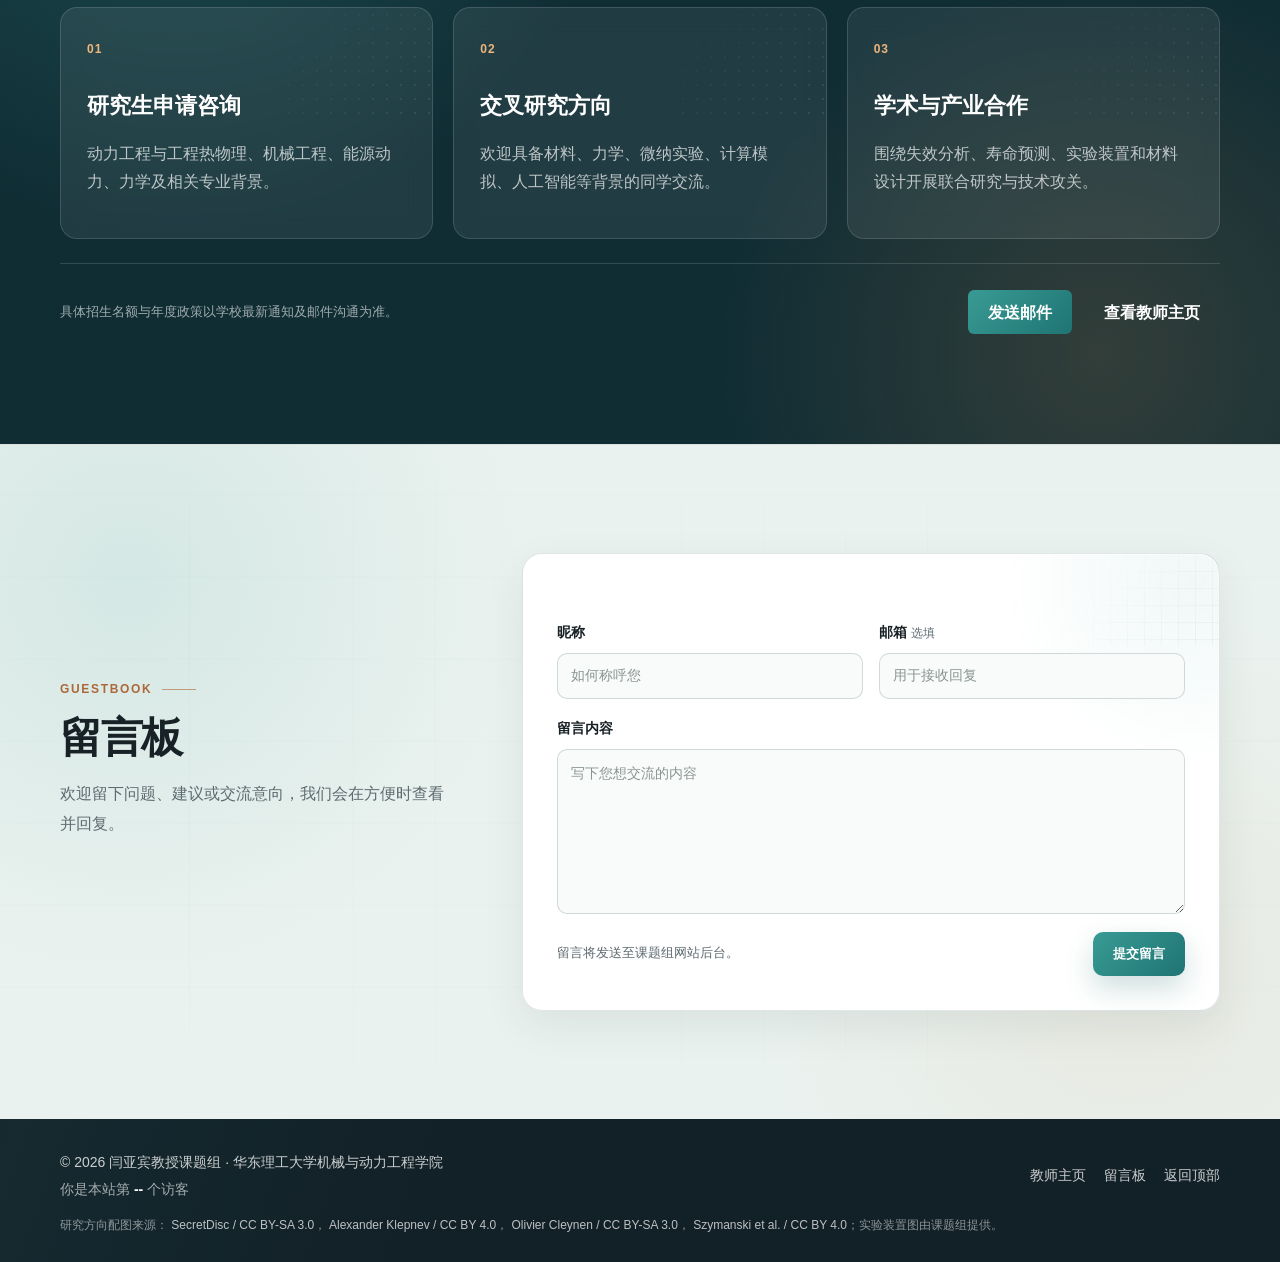
==== commit afea8831: "Add files via upload" ====
--- a/index.html
+++ b/index.html
@@ -92,7 +92,7 @@
     <main>
       <section class="hero" id="home" aria-label="课题组首页横幅">
         <div class="hero-slider" aria-label="课题组照片轮播">
-          <img src="./assets/hero-group-p2.jpg?v=20260629" alt="毕业生与闫亚宾老师合影" class="hero-slide is-active" fetchpriority="high" decoding="async" />
+          <img src="./assets/hero-group-20260910.jpg?v=20260911" alt="课题组合影" class="hero-slide is-active" fetchpriority="high" decoding="async" />
           <img data-src="./assets/hero-group-p3.jpg?v=20260629" alt="课题组校门合影" class="hero-slide" loading="lazy" decoding="async" />
           <img data-src="./assets/hero-group-spring-outing.jpg?v=20260730" alt="课题组春游合影" class="hero-slide" loading="lazy" decoding="async" />
         </div>
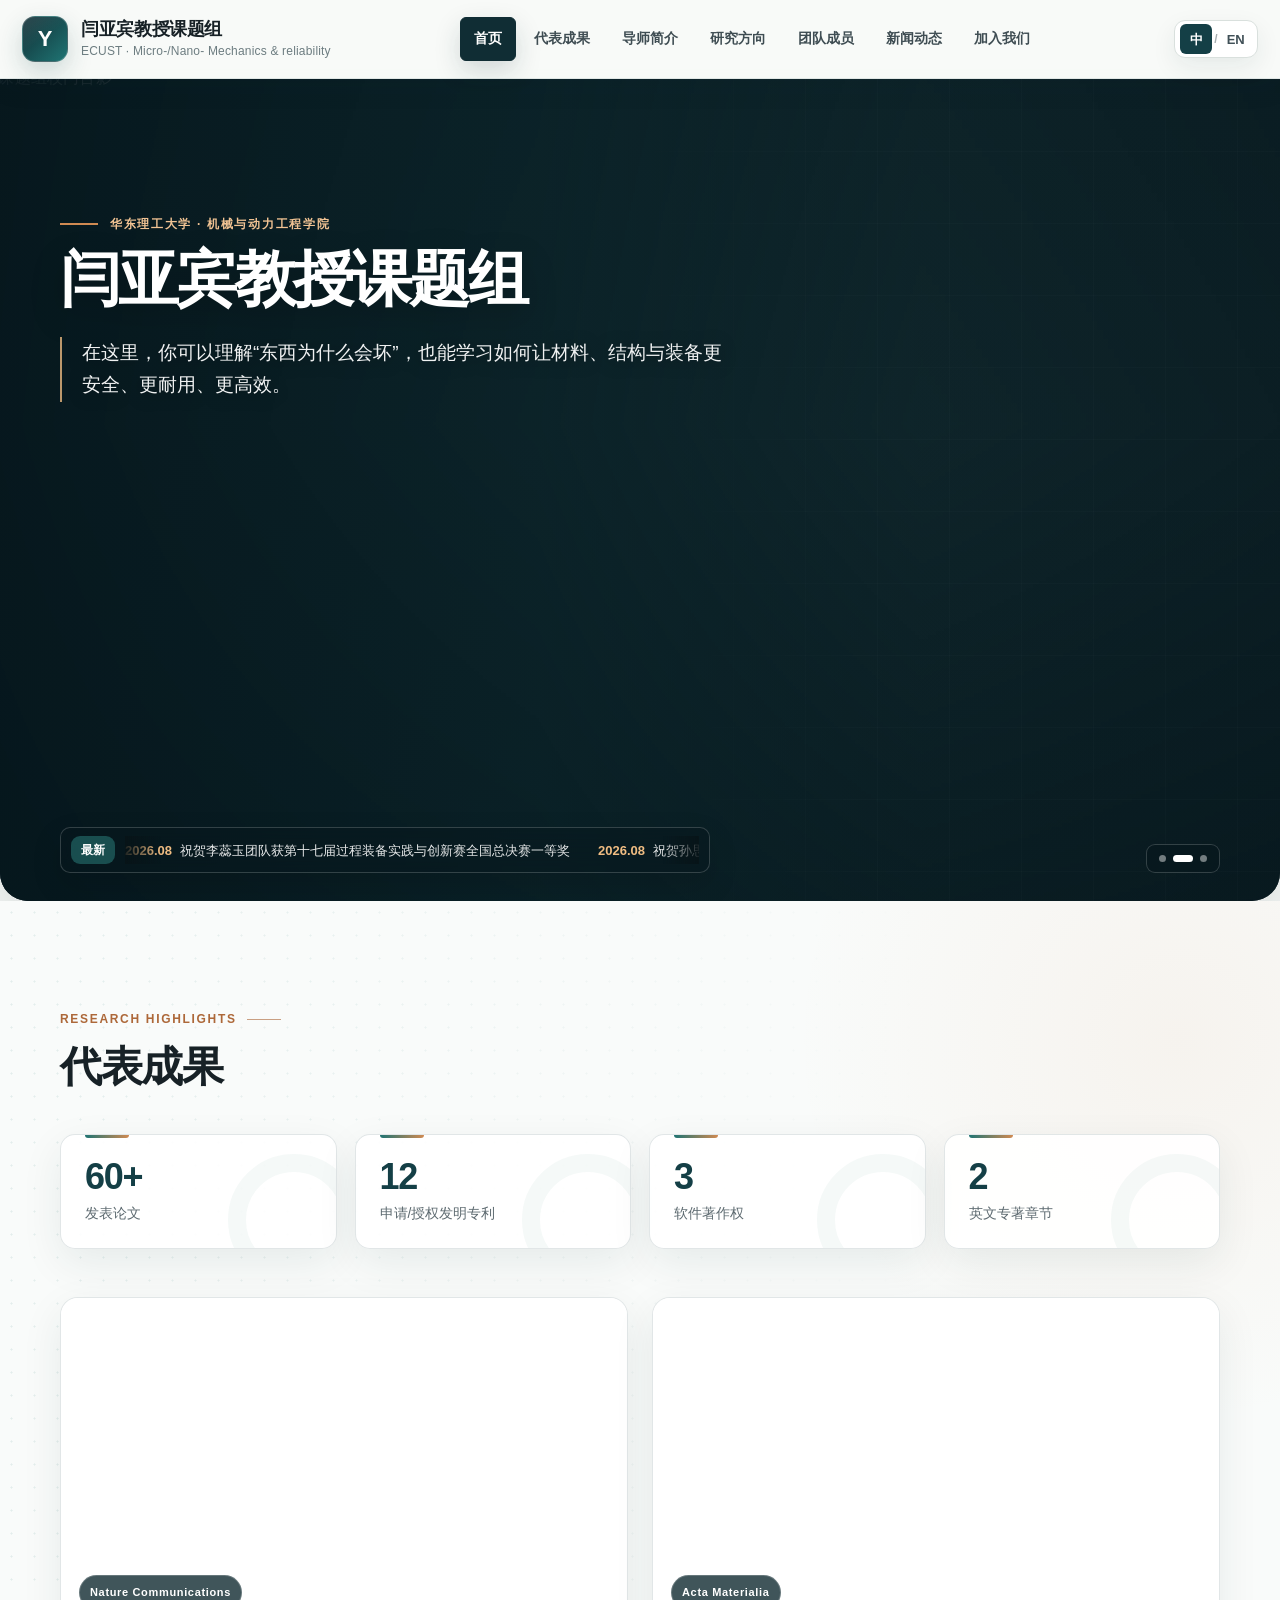
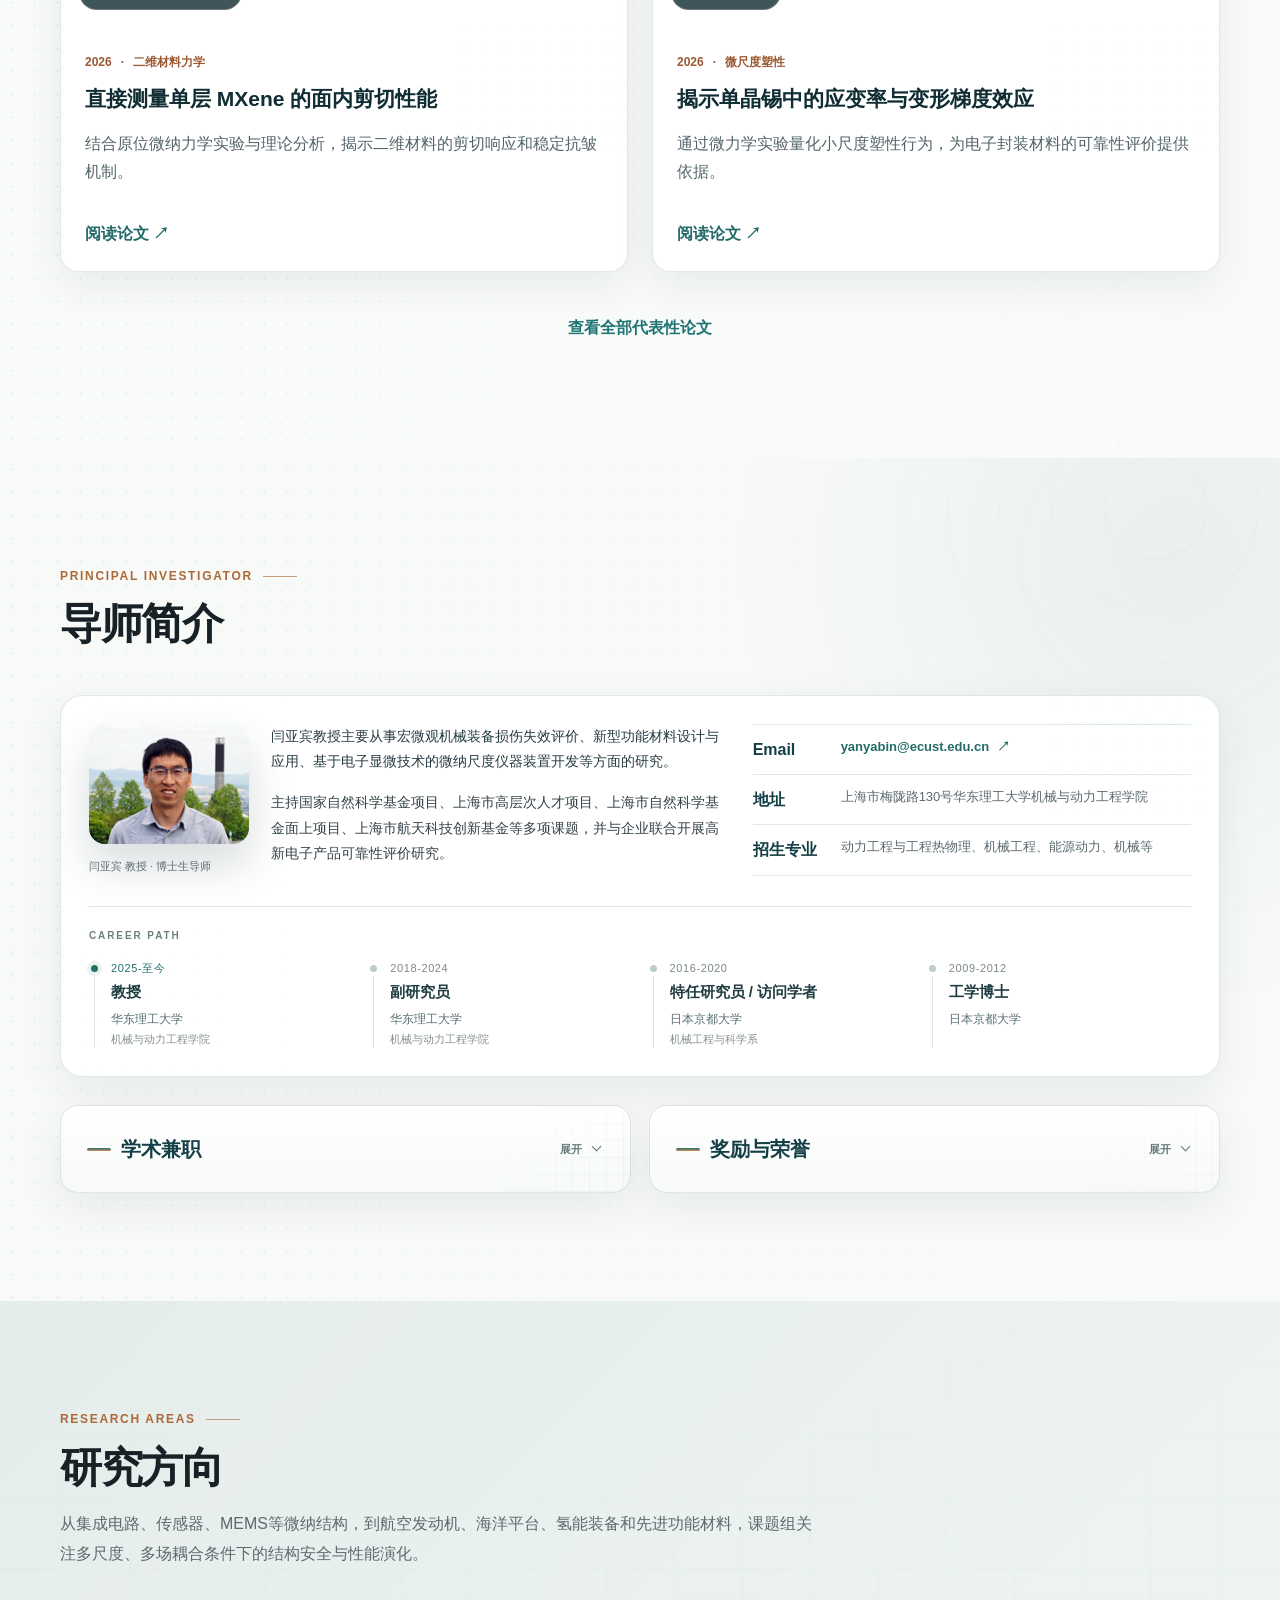
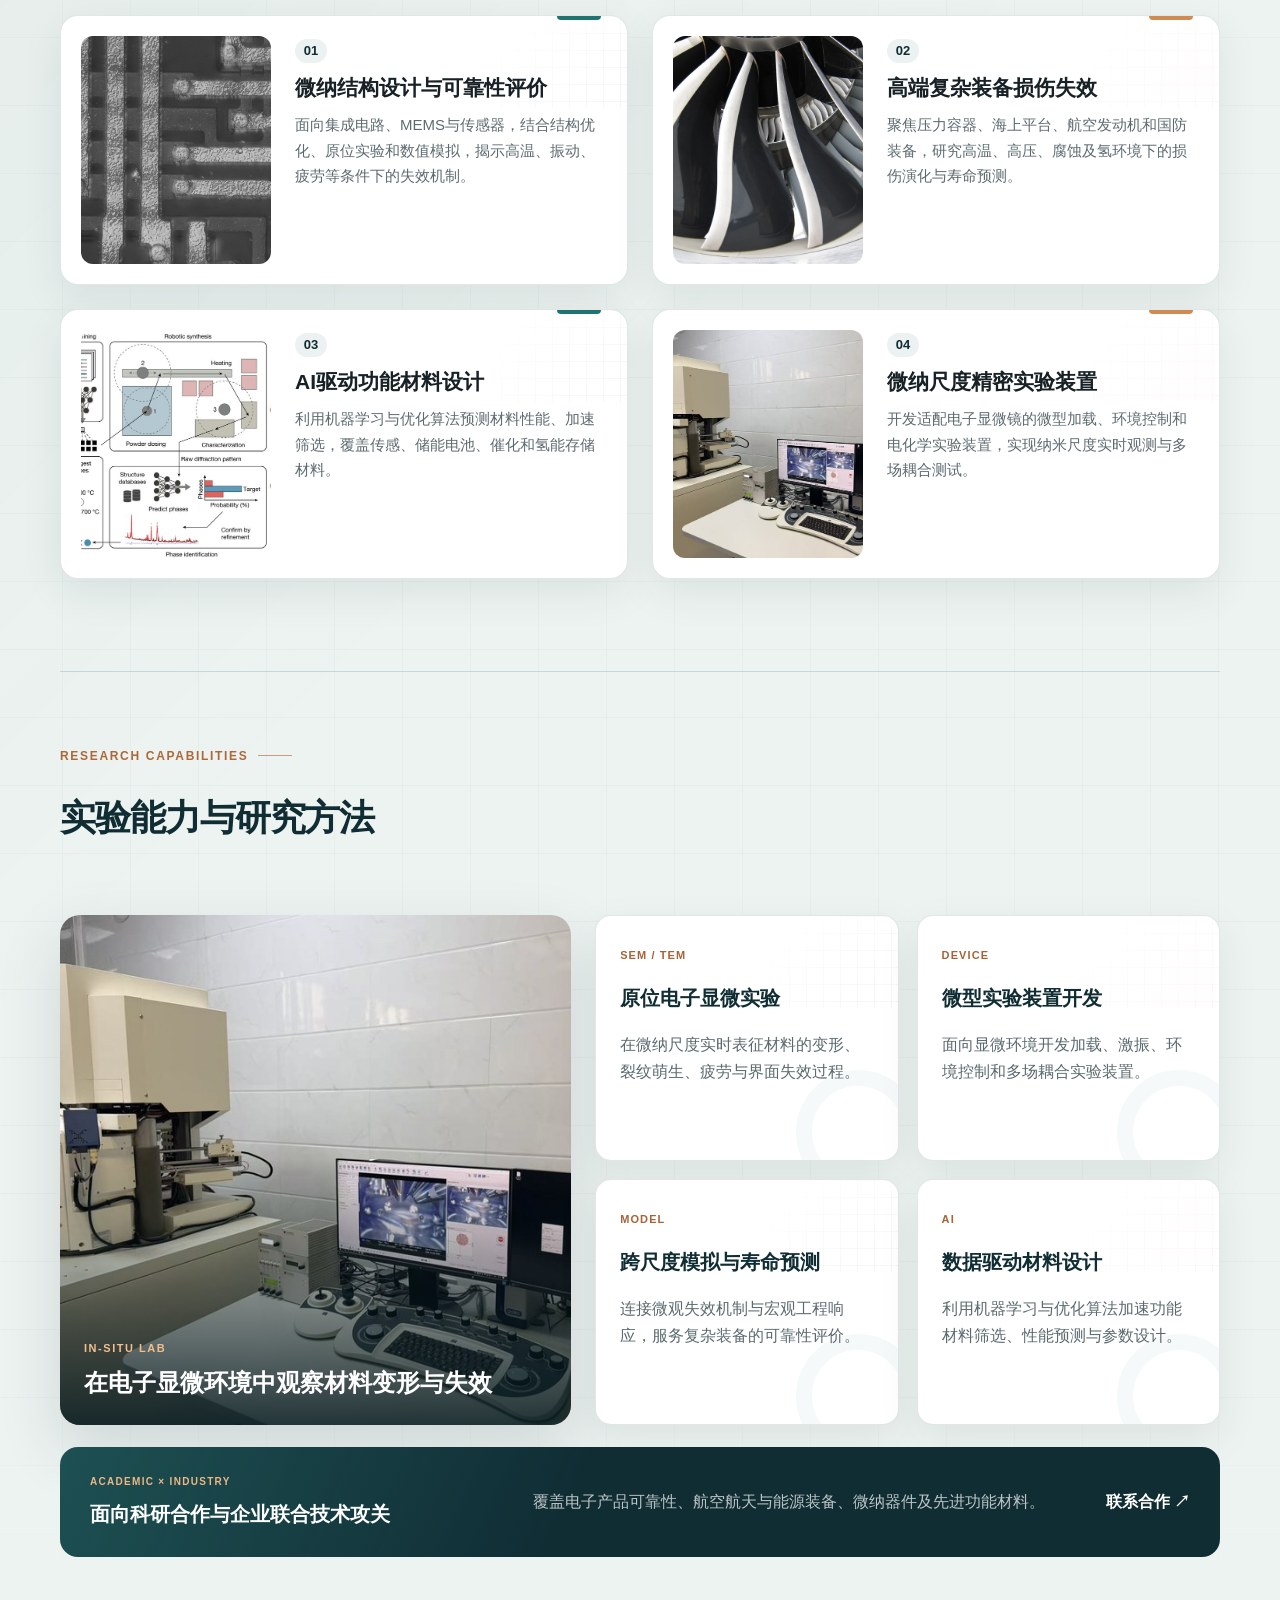
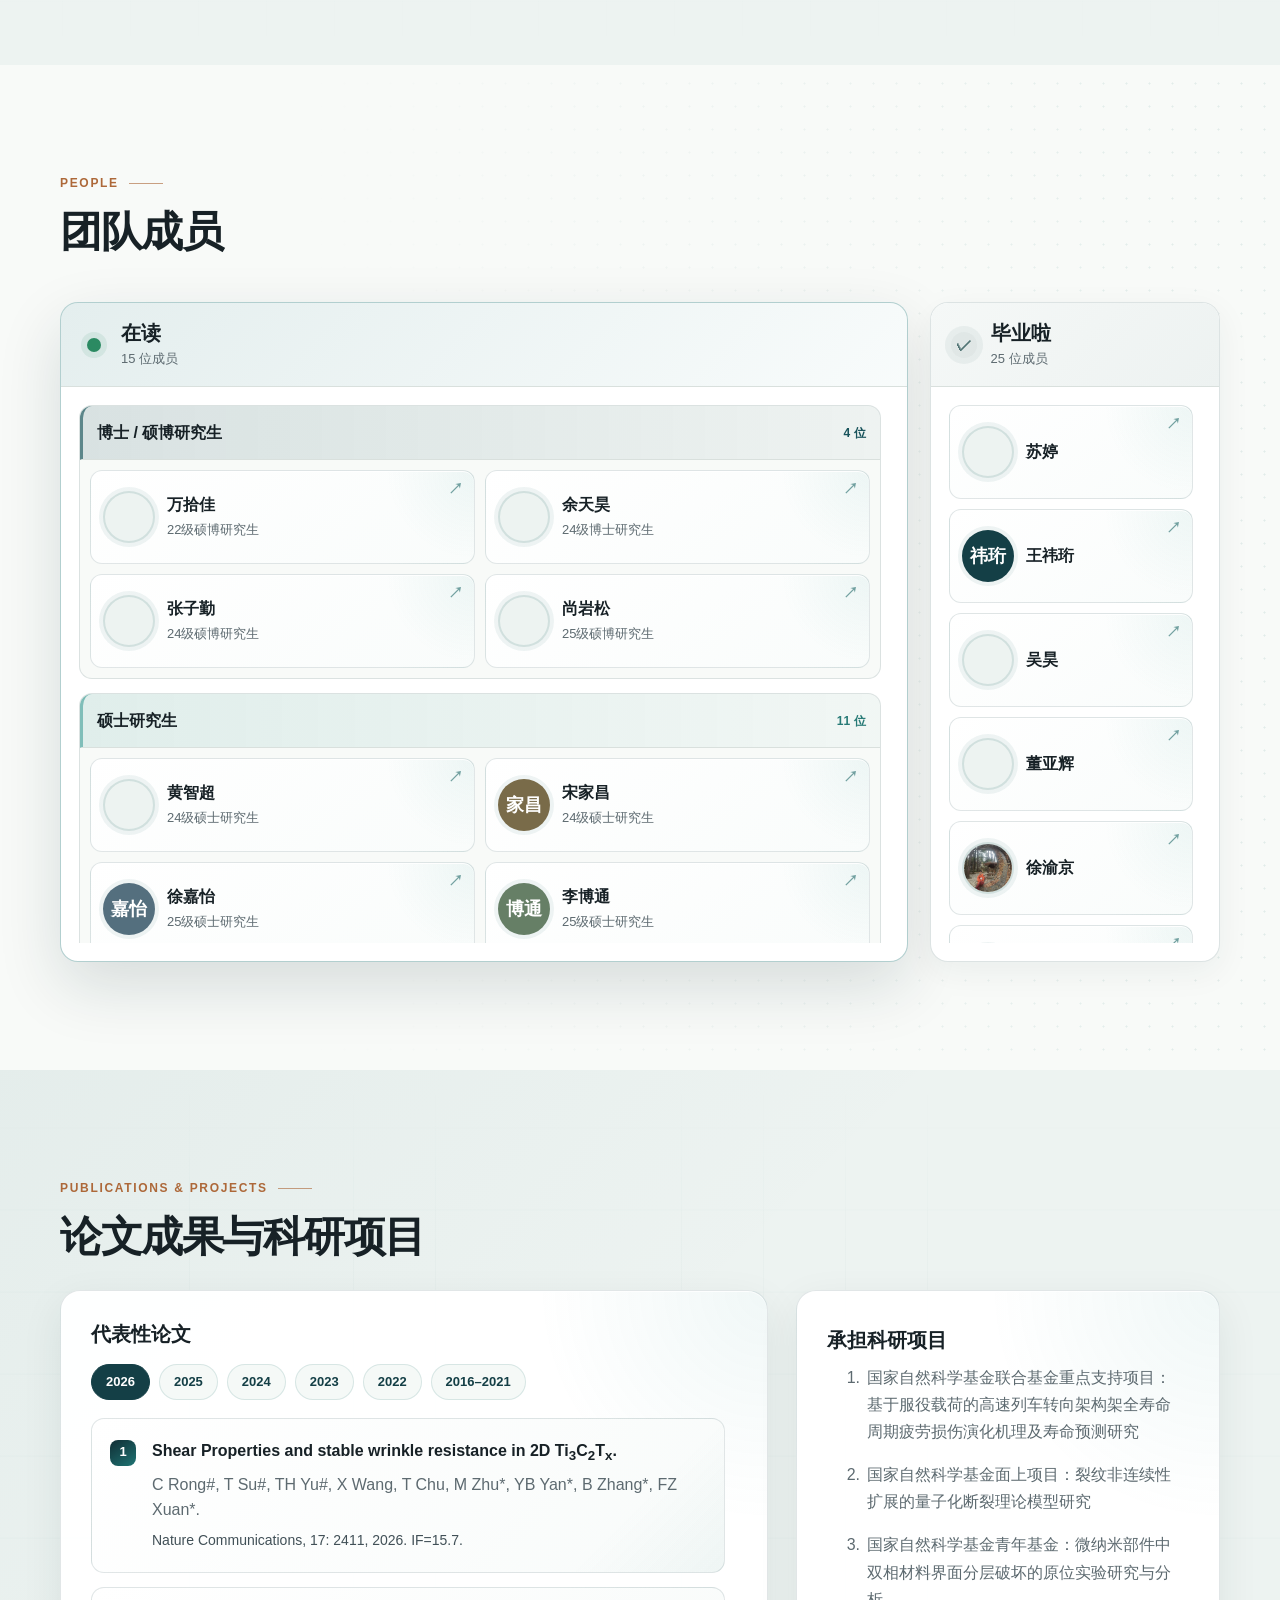
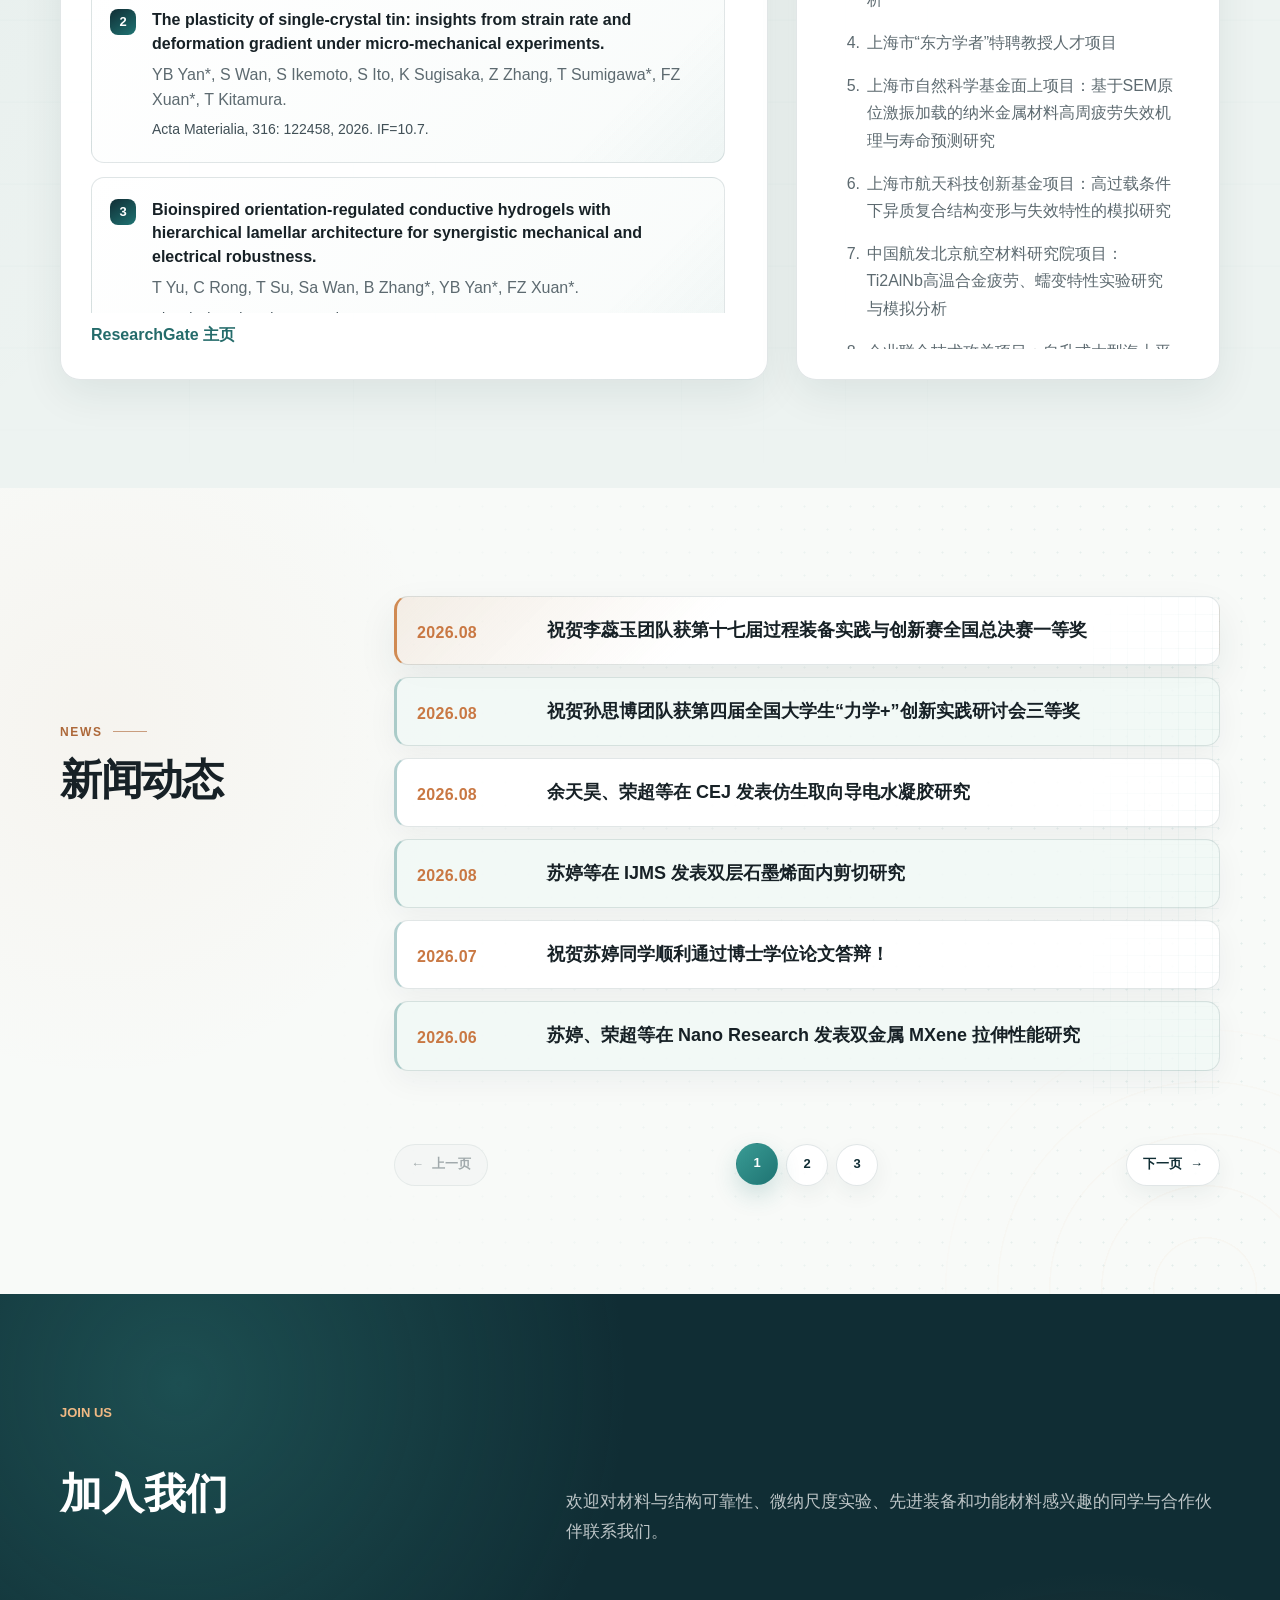
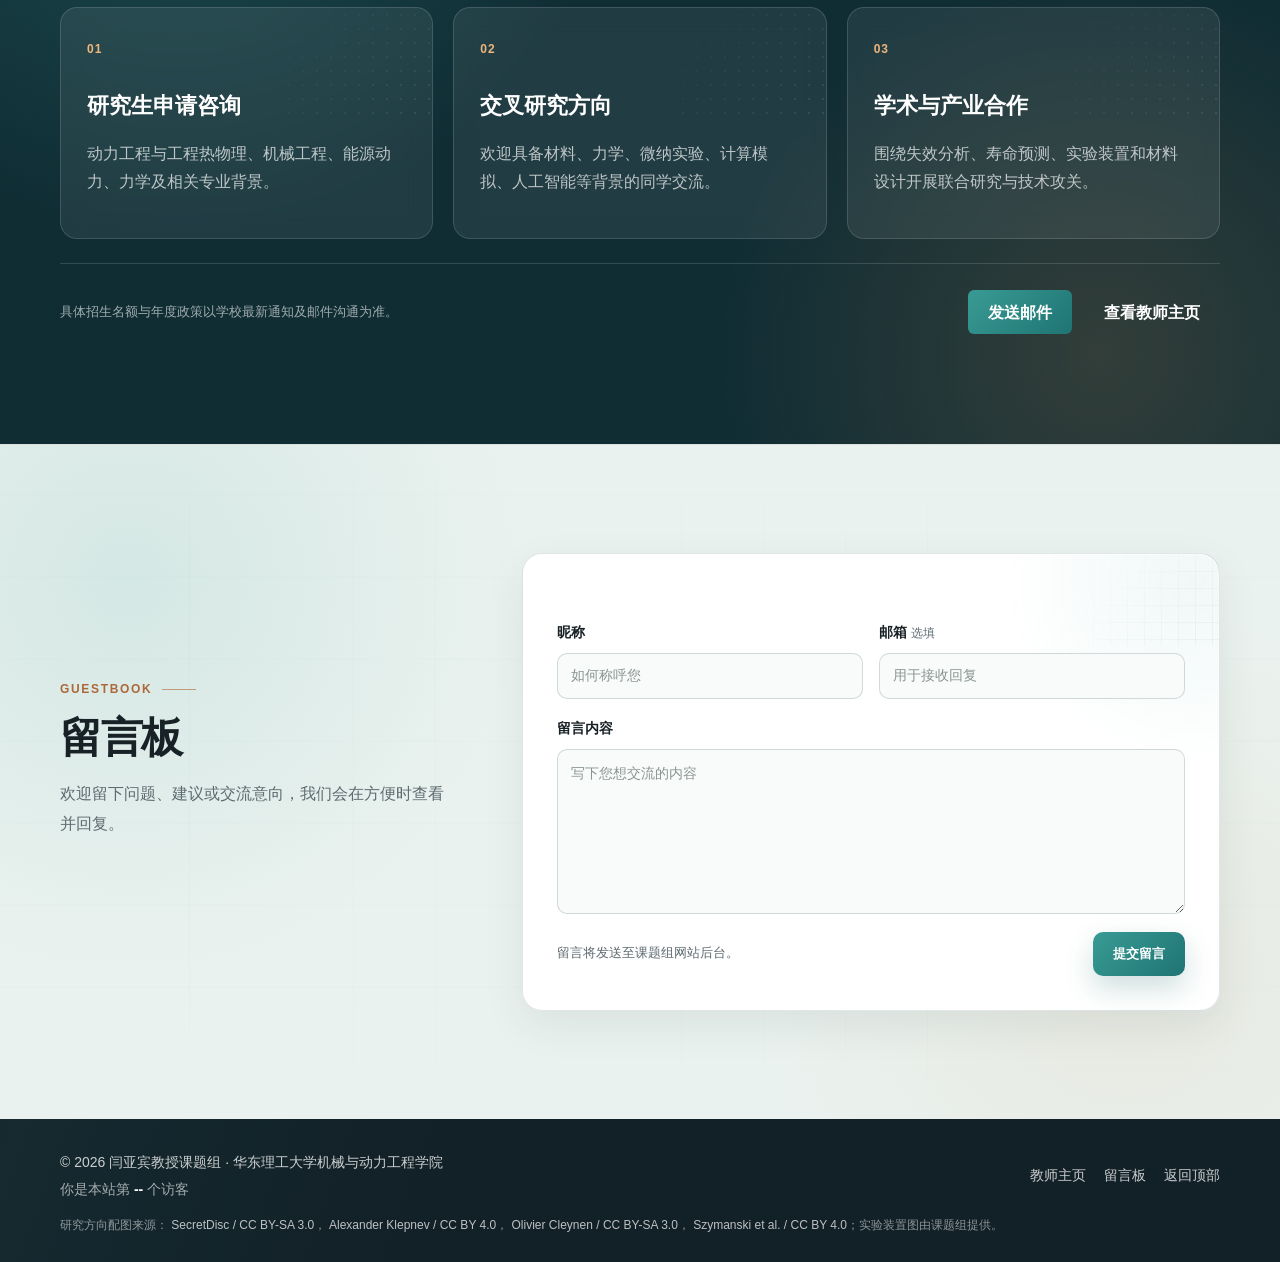
==== commit 431a4d92: "Add files via upload" ====
--- a/index.html
+++ b/index.html
@@ -8,7 +8,7 @@
       name="description"
       content="华东理工大学机械与动力工程学院闫亚宾教授课题组，聚焦材料与结构可靠性、微纳尺度原位实验、功能材料设计与精密实验仪器开发。"
     />
-    <link rel="stylesheet" href="./styles.css?v=20260901wide1" />
+    <link rel="stylesheet" href="./styles.css?v=20260911team1" />
     <link rel="stylesheet" href="./styles-v2.css?v=20260910career4" />
   </head>
   <body>
@@ -1375,9 +1375,9 @@
       <small aria-hidden="true">TOP</small>
     </button>
 
-    <script src="./team-data.js?v=20260911"></script>
+    <script src="./team-data.js?v=20260911team1"></script>
     <script async src="https://busuanzi.ibruce.info/busuanzi/2.3/busuanzi.pure.mini.js"></script>
-    <script src="./script.js?v=20260911awards3"></script>
+    <script src="./script.js?v=20260911team1"></script>
     <script src="./script-v2.js?v=20260730particles2"></script>
   </body>
 </html>
--- a/styles.css
+++ b/styles.css
@@ -1011,6 +1011,10 @@
   grid-template-columns: 1fr;
 }
 
+.team-panel:not(.is-active) .degree-member-list {
+  grid-template-columns: minmax(0, 1fr);
+}
+
 .member-roster::-webkit-scrollbar {
   width: 7px;
 }
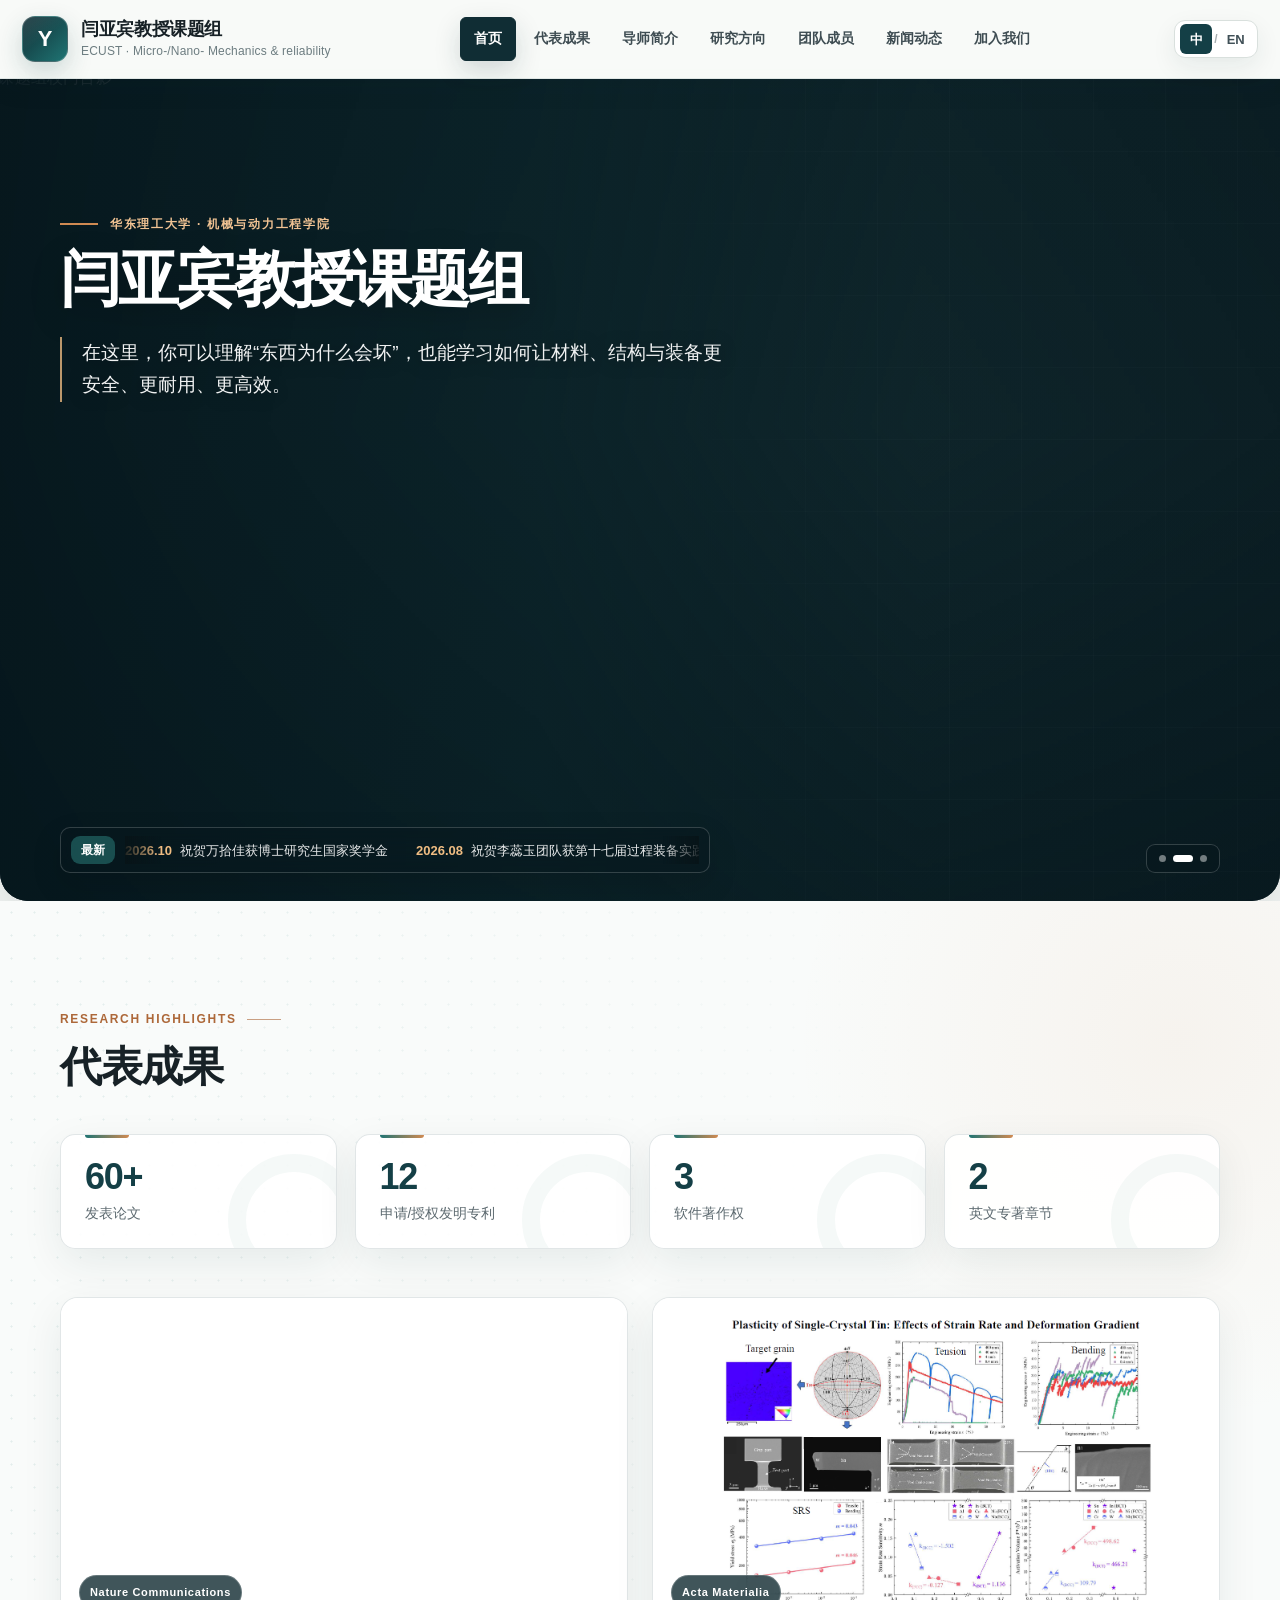
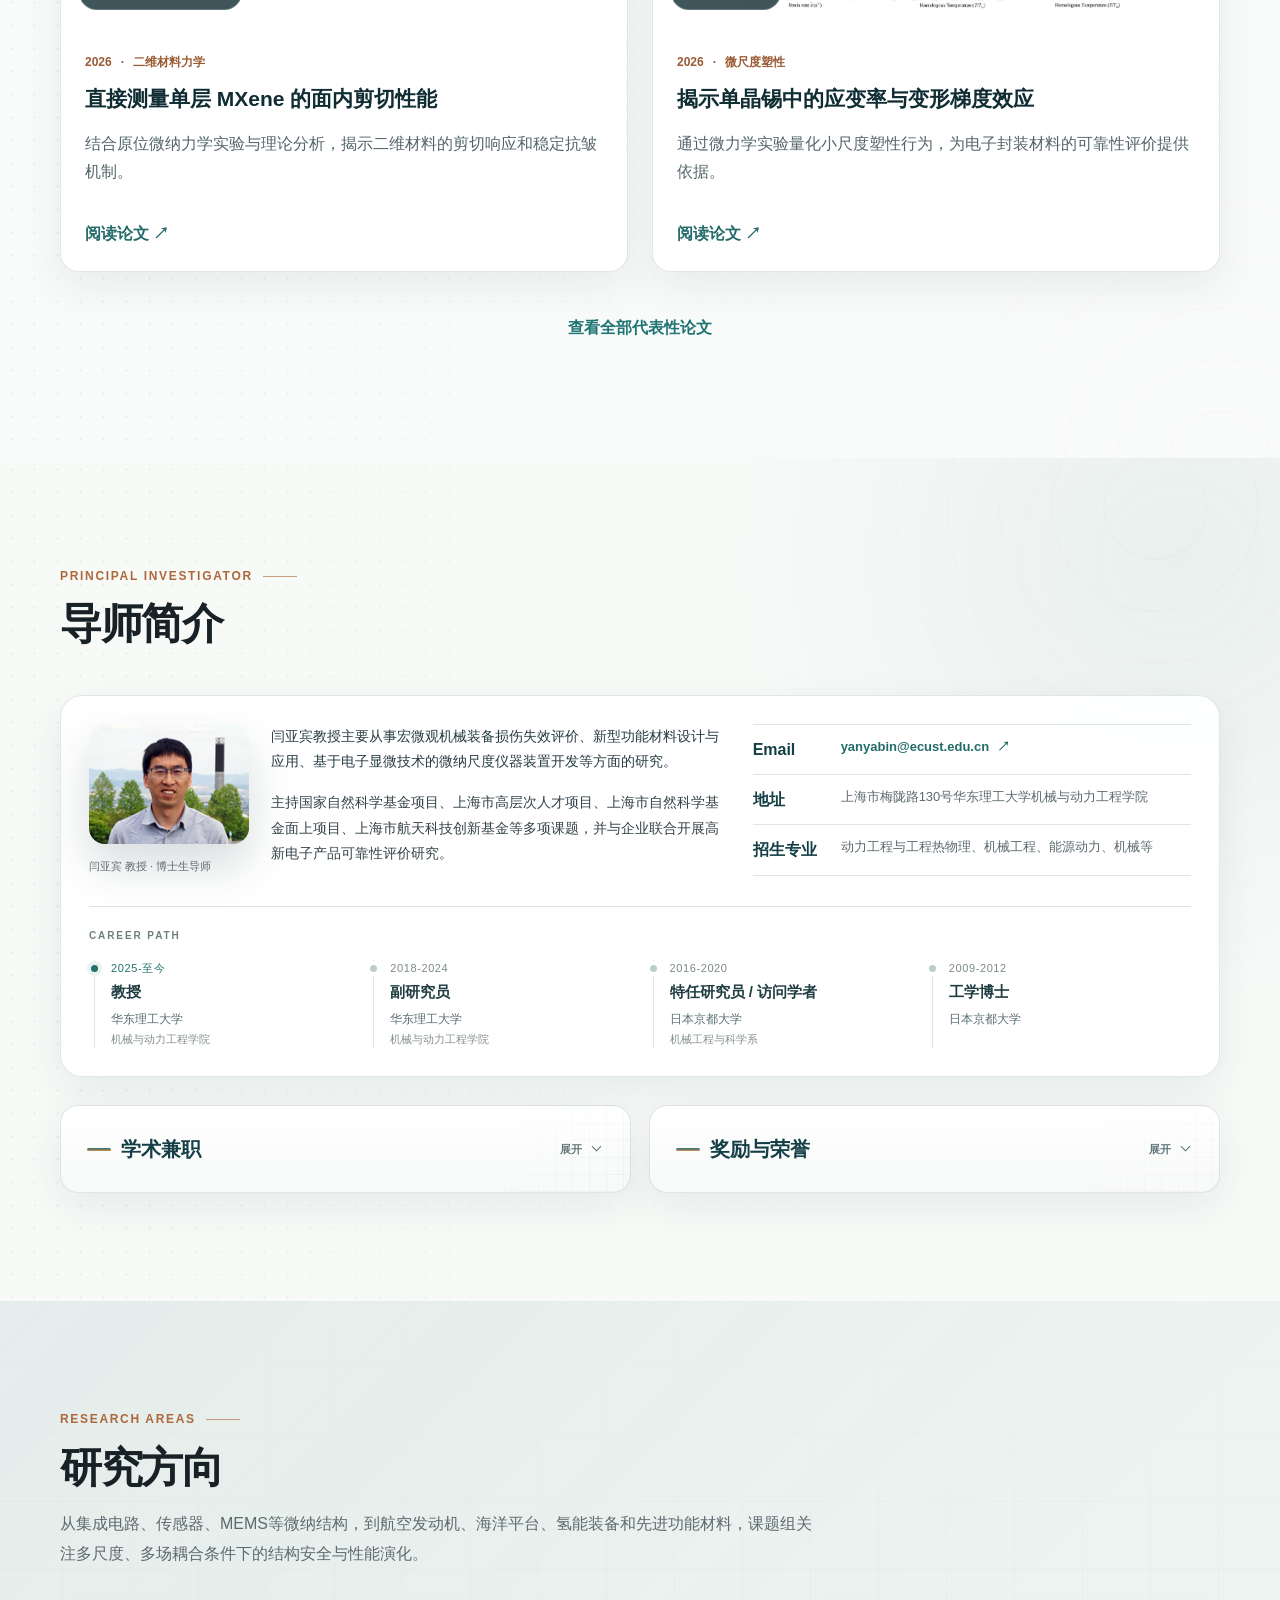
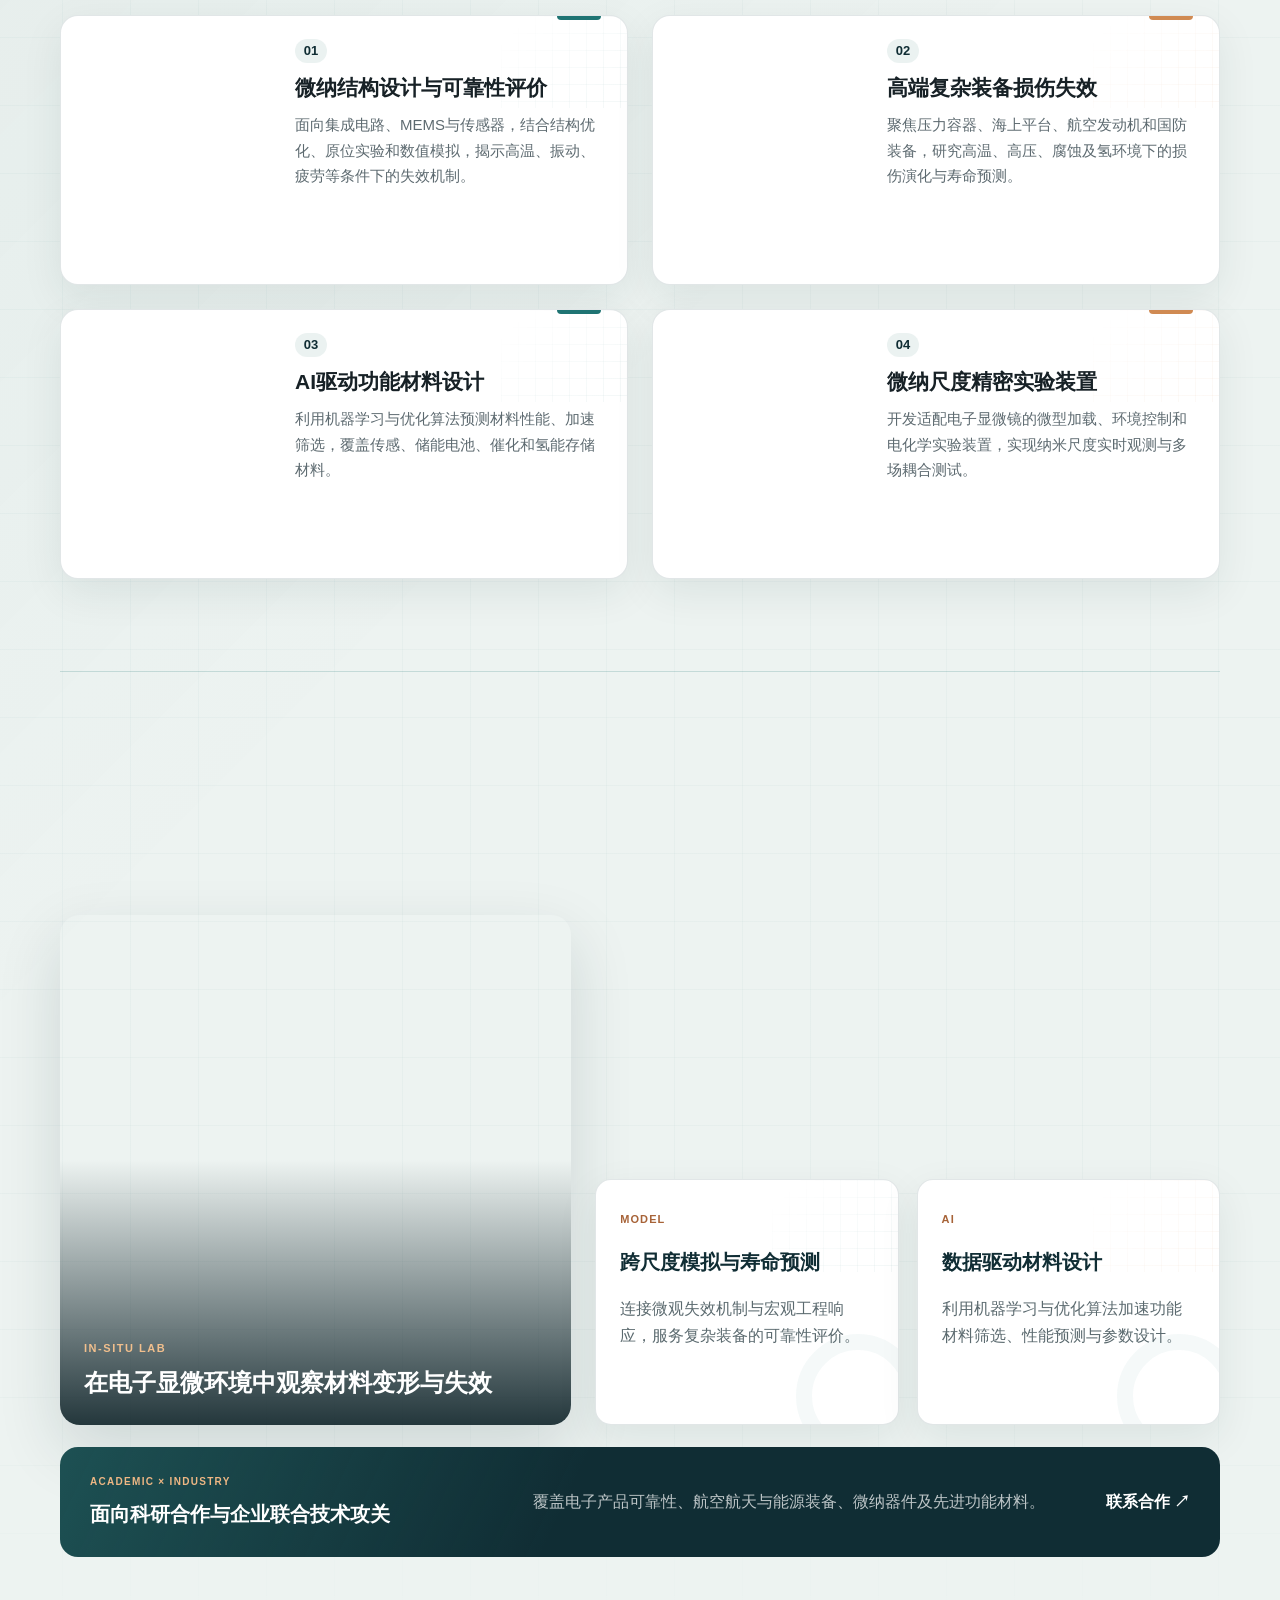
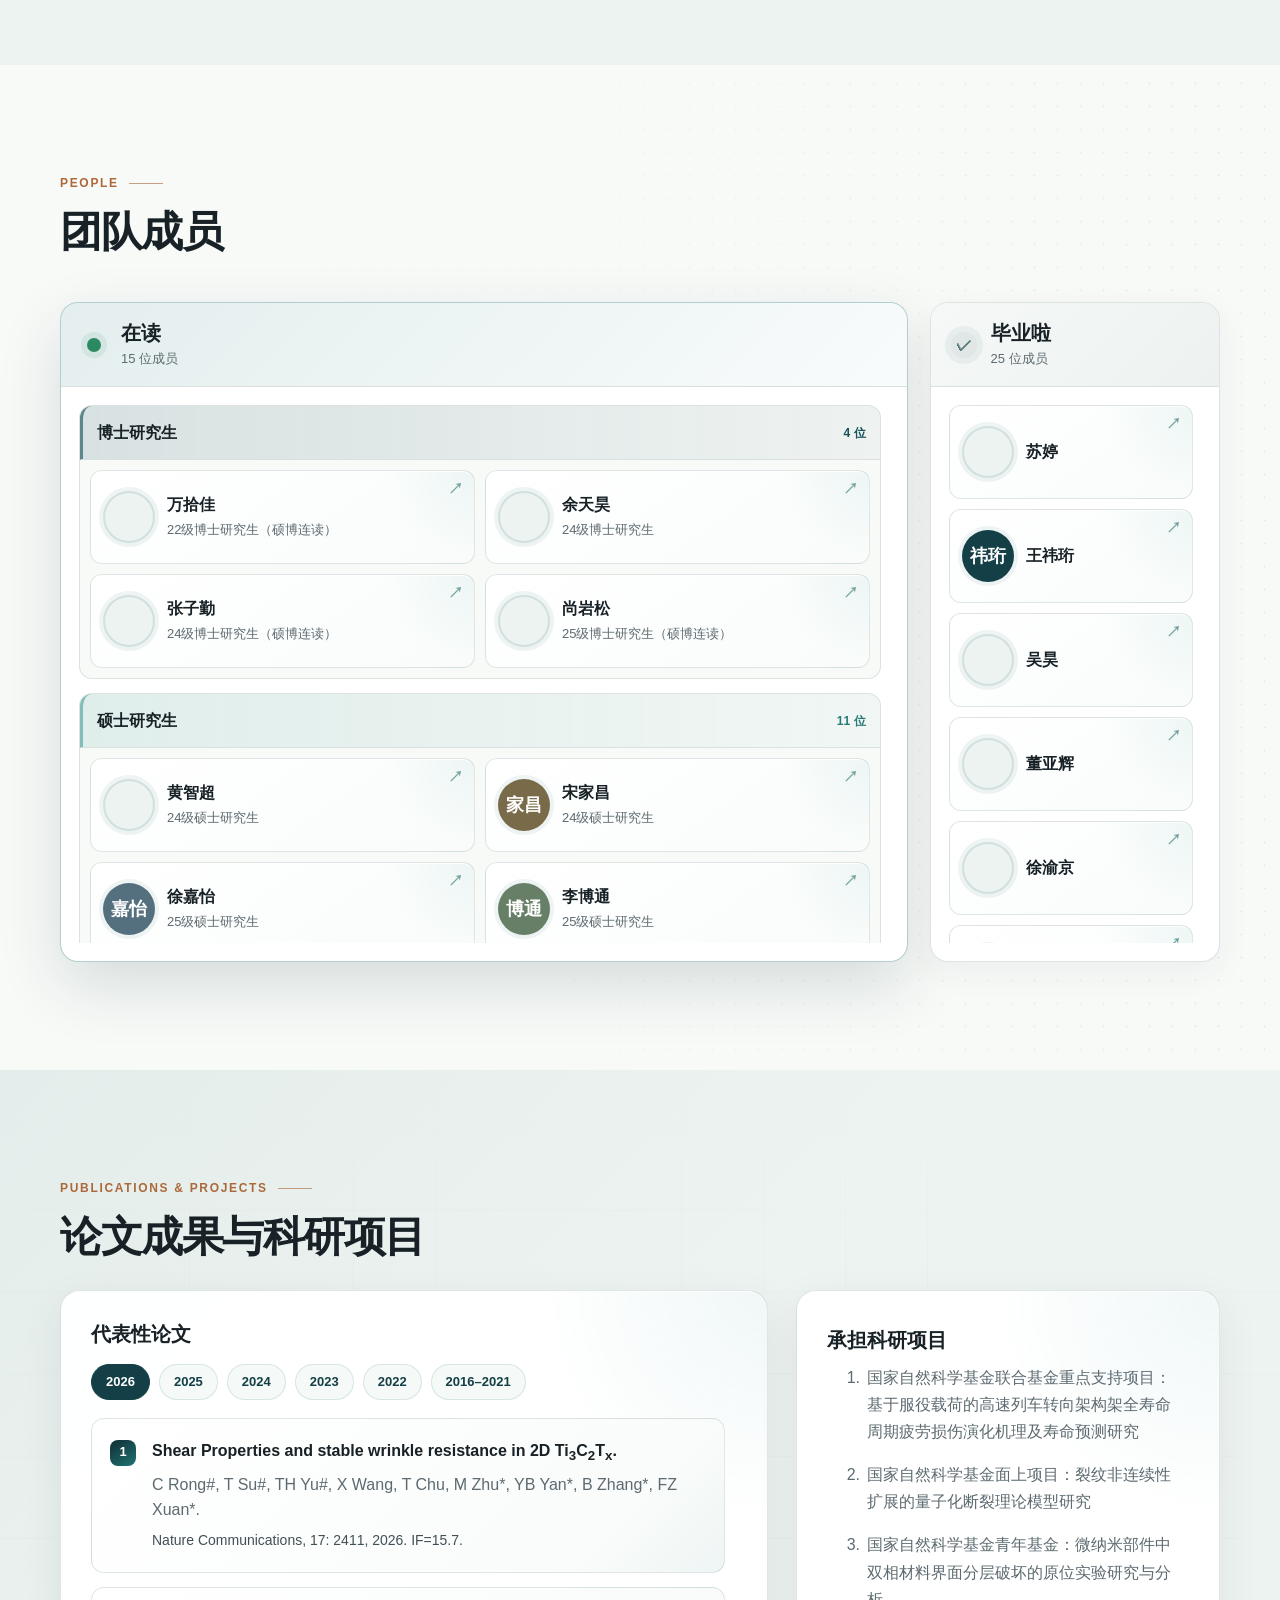
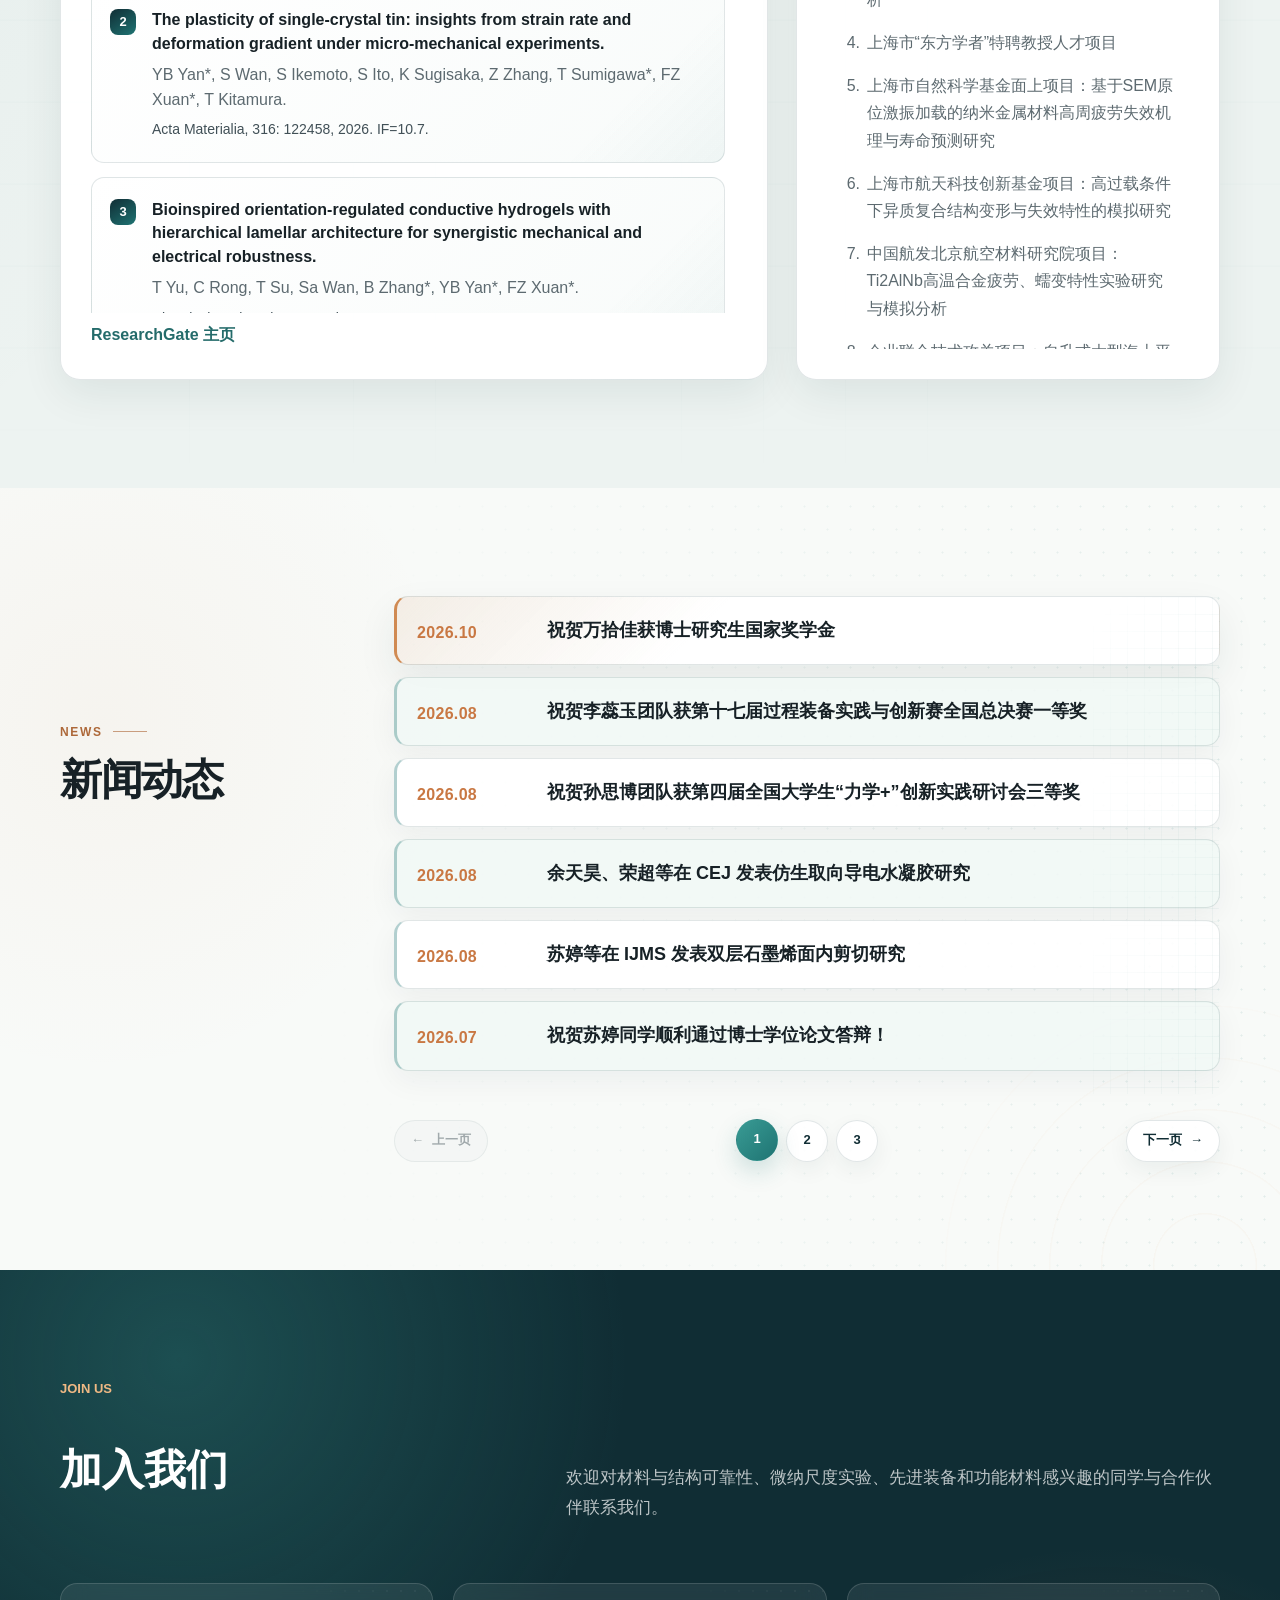
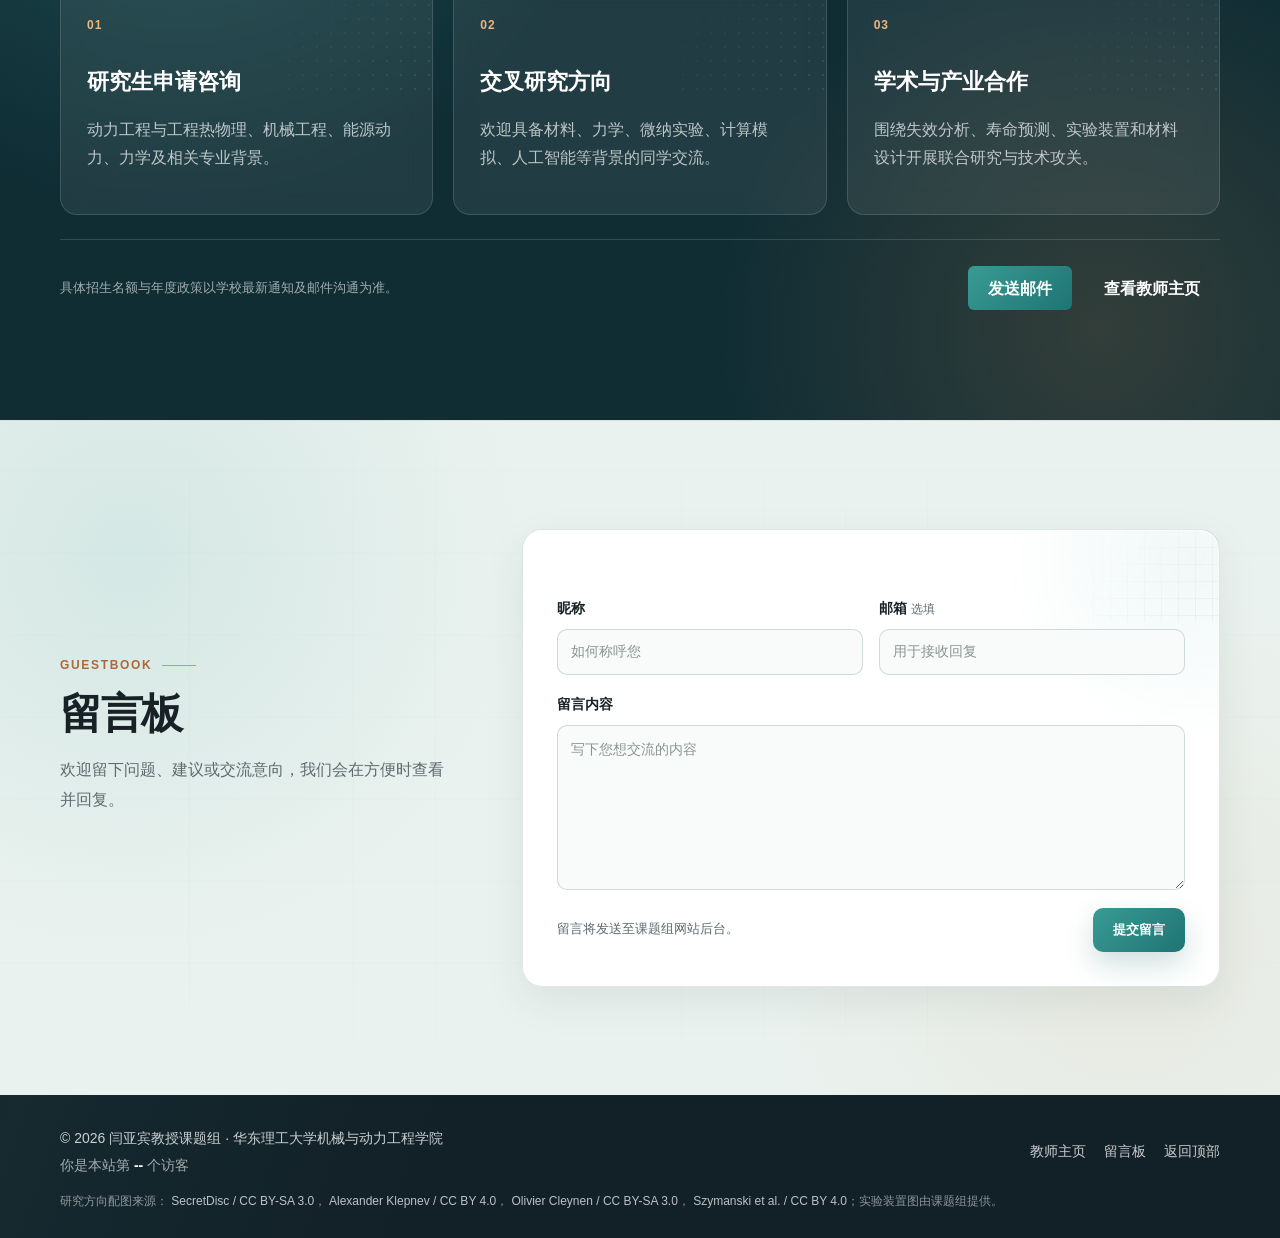
==== commit 5e1e4664: "Add files via upload" ====
--- a/index.html
+++ b/index.html
@@ -8,8 +8,8 @@
       name="description"
       content="华东理工大学机械与动力工程学院闫亚宾教授课题组，聚焦材料与结构可靠性、微纳尺度原位实验、功能材料设计与精密实验仪器开发。"
     />
-    <link rel="stylesheet" href="./styles.css?v=20260911team1" />
-    <link rel="stylesheet" href="./styles-v2.css?v=20260910career4" />
+    <link rel="stylesheet" href="./styles.css?v=20261019sync1" />
+    <link rel="stylesheet" href="./styles-v2.css?v=20261019sync1" />
   </head>
   <body>
     <header class="site-header" id="top">
@@ -283,6 +283,8 @@
               </summary>
               <div class="credential-content">
                 <ol class="credential-list">
+                  <li>2026年 第三届长三角高校教师自制力学教学仪器设备创新大赛三等奖</li>
+                  <li>2026年 第四届全国大学生“力学+”创新实践研讨会优秀指导教师</li>
                   <li>2022年 华东理工大学青年教师教学竞赛二等奖</li>
                   <li>2016年 平成28年度日本材料学会论文奖（191/3）</li>
                   <li>2016年 中国工程物理研究院“十大青年锐杰”</li>
@@ -687,6 +689,10 @@
           </div>
           <div class="news-feed">
           <div class="news-list reveal" id="news-list" data-news-list>
+            <article data-news-title-only>
+              <time datetime="2026-10">2026.10</time>
+              <div class="news-card-text"><span><strong>祝贺万拾佳获博士研究生国家奖学金</strong></span></div>
+            </article>
             <article>
               <time datetime="2026-08">2026.08</time>
               <button class="news-card-button" type="button" data-news-modal-open="#process-equipment-award-modal"><span><strong>祝贺李蕊玉团队获第十七届过程装备实践与创新赛全国总决赛一等奖</strong></span></button>
@@ -1377,7 +1383,7 @@
 
     <script src="./team-data.js?v=20260911team1"></script>
     <script async src="https://busuanzi.ibruce.info/busuanzi/2.3/busuanzi.pure.mini.js"></script>
-    <script src="./script.js?v=20260911team1"></script>
+    <script src="./script.js?v=20261019sync1"></script>
     <script src="./script-v2.js?v=20260730particles2"></script>
   </body>
 </html>
--- a/styles.css
+++ b/styles.css
@@ -475,7 +475,7 @@
   animation-play-state: paused;
 }
 
-.hero-news-track a {
+.hero-news-track .hero-news-item {
   display: inline-flex;
   flex: 0 0 auto;
   align-items: center;
@@ -1509,7 +1509,8 @@
   max-width: 680px;
 }
 
-.news-card-button {
+.news-card-button,
+.news-card-text {
   width: 100%;
   display: block;
   padding: 2px 0;
@@ -1524,11 +1525,17 @@
   transition: transform 180ms ease;
 }
 
-.news-card-button span {
+.news-card-text {
+  cursor: default;
+}
+
+.news-card-button span,
+.news-card-text span {
   display: block;
 }
 
-.news-card-button strong {
+.news-card-button strong,
+.news-card-text strong {
   padding-right: 34px;
   color: var(--ink);
   font-size: 19px;
@@ -2232,7 +2239,7 @@
     animation-duration: 24s;
   }
 
-  .hero-news-track a {
+  .hero-news-track .hero-news-item {
     font-size: 13px;
   }
 
@@ -2515,11 +2522,11 @@
     display: none;
   }
 
-  .hero-news-track a:not(:first-child) {
+  .hero-news-track .hero-news-item:not(:first-child) {
     display: none;
   }
 
-  .hero-news-track a:first-child {
+  .hero-news-track .hero-news-item:first-child {
     width: 100%;
     display: block;
     overflow: hidden;
--- a/styles-v2.css
+++ b/styles-v2.css
@@ -899,7 +899,7 @@
     font-size: 12px;
   }
 
-  .hero-news-track a {
+  .hero-news-track .hero-news-item {
     font-size: 13px;
   }
 
@@ -1843,7 +1843,8 @@
     letter-spacing: 0.02em;
   }
 
-  .news-card-button strong {
+  .news-card-button strong,
+  .news-card-text strong {
     font-size: 18px;
   }
 
@@ -2767,7 +2768,8 @@
     font-size: 11px;
   }
 
-  .news-card-button strong {
+  .news-card-button strong,
+  .news-card-text strong {
     display: -webkit-box;
     overflow: hidden;
     padding-right: 18px;
